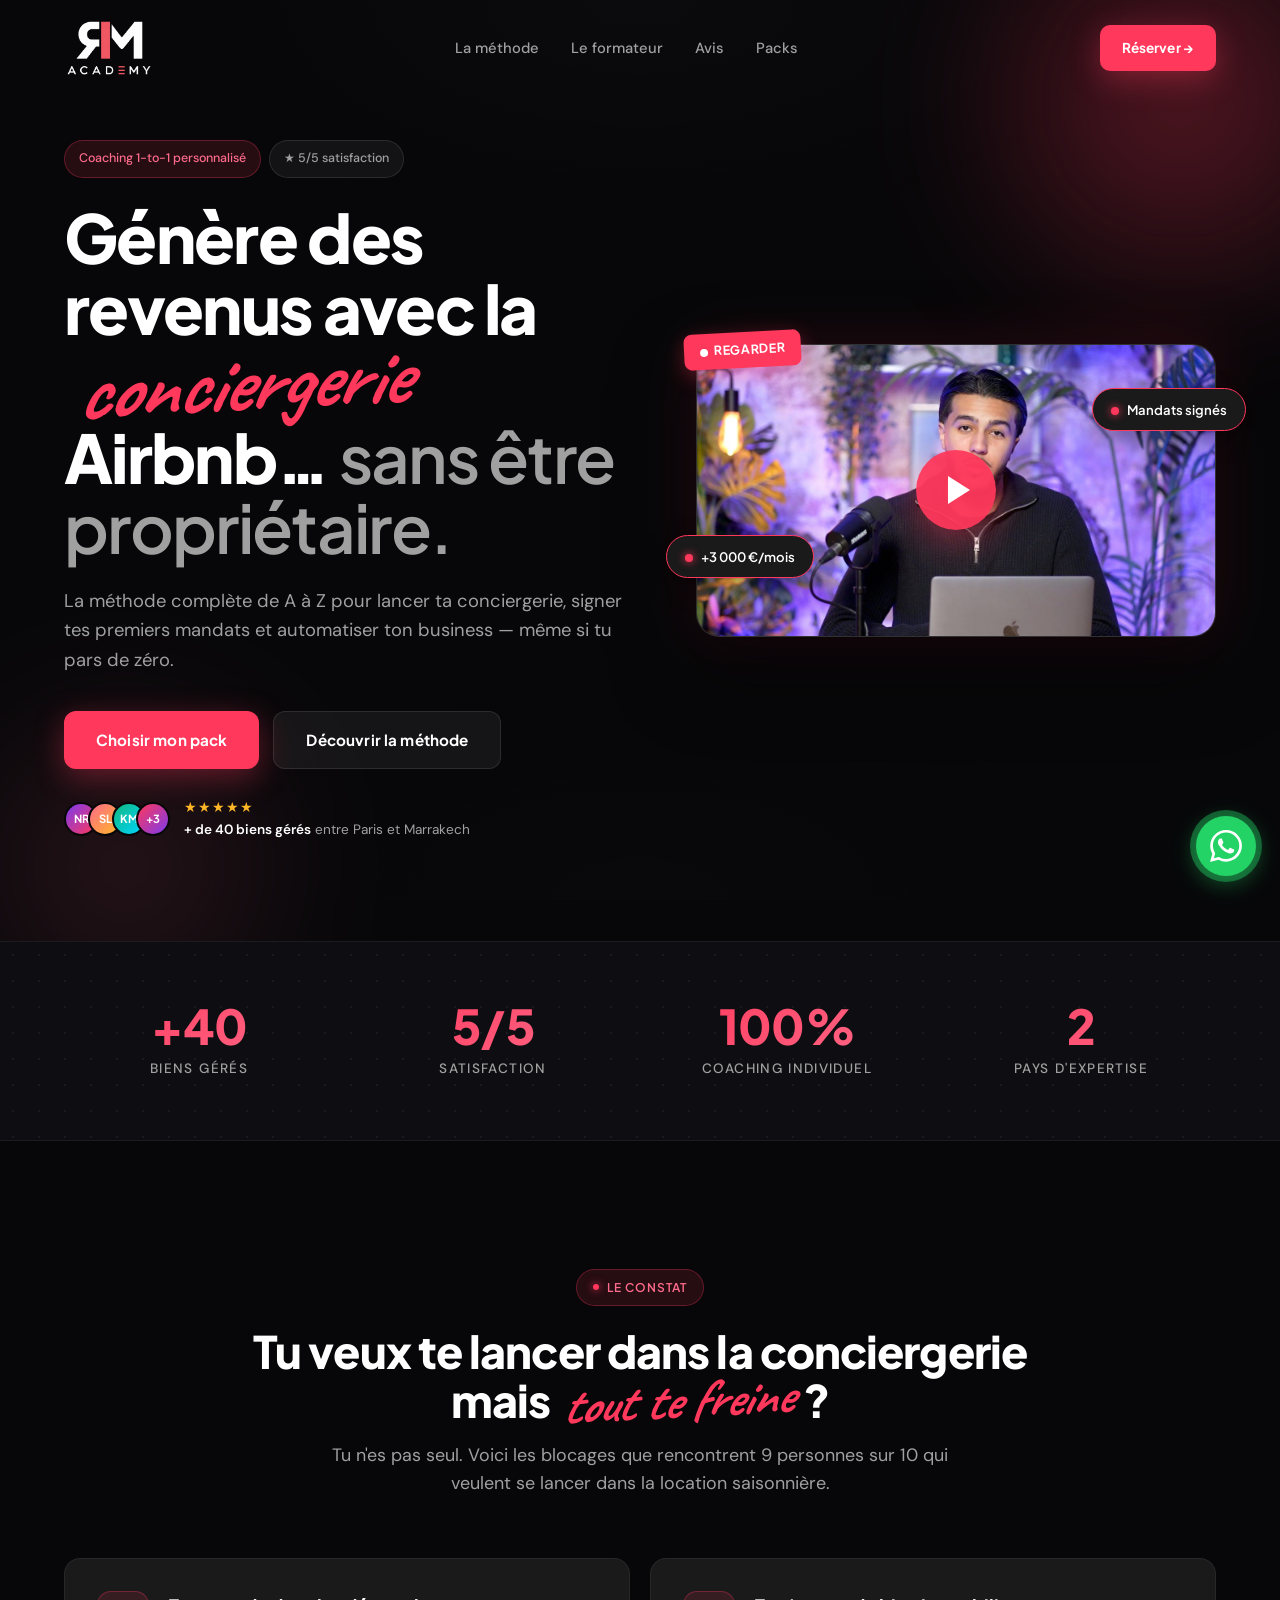
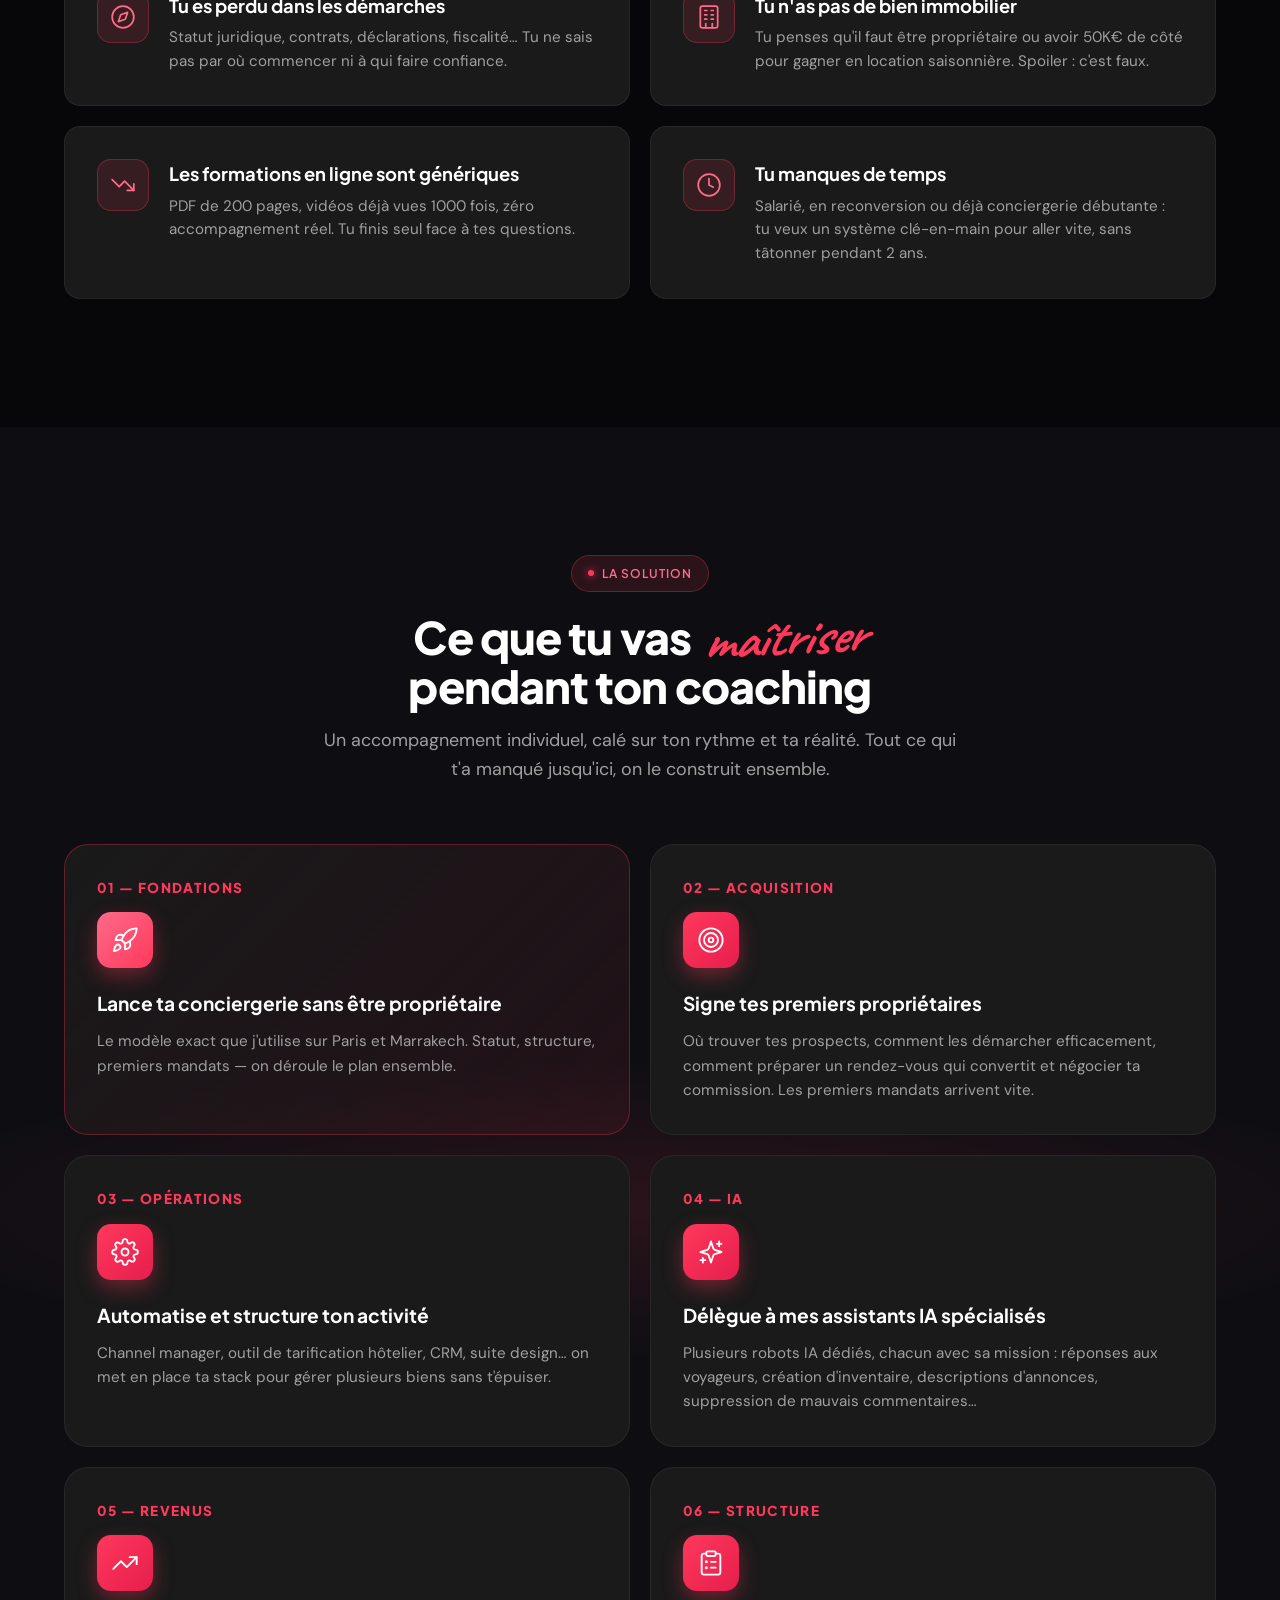
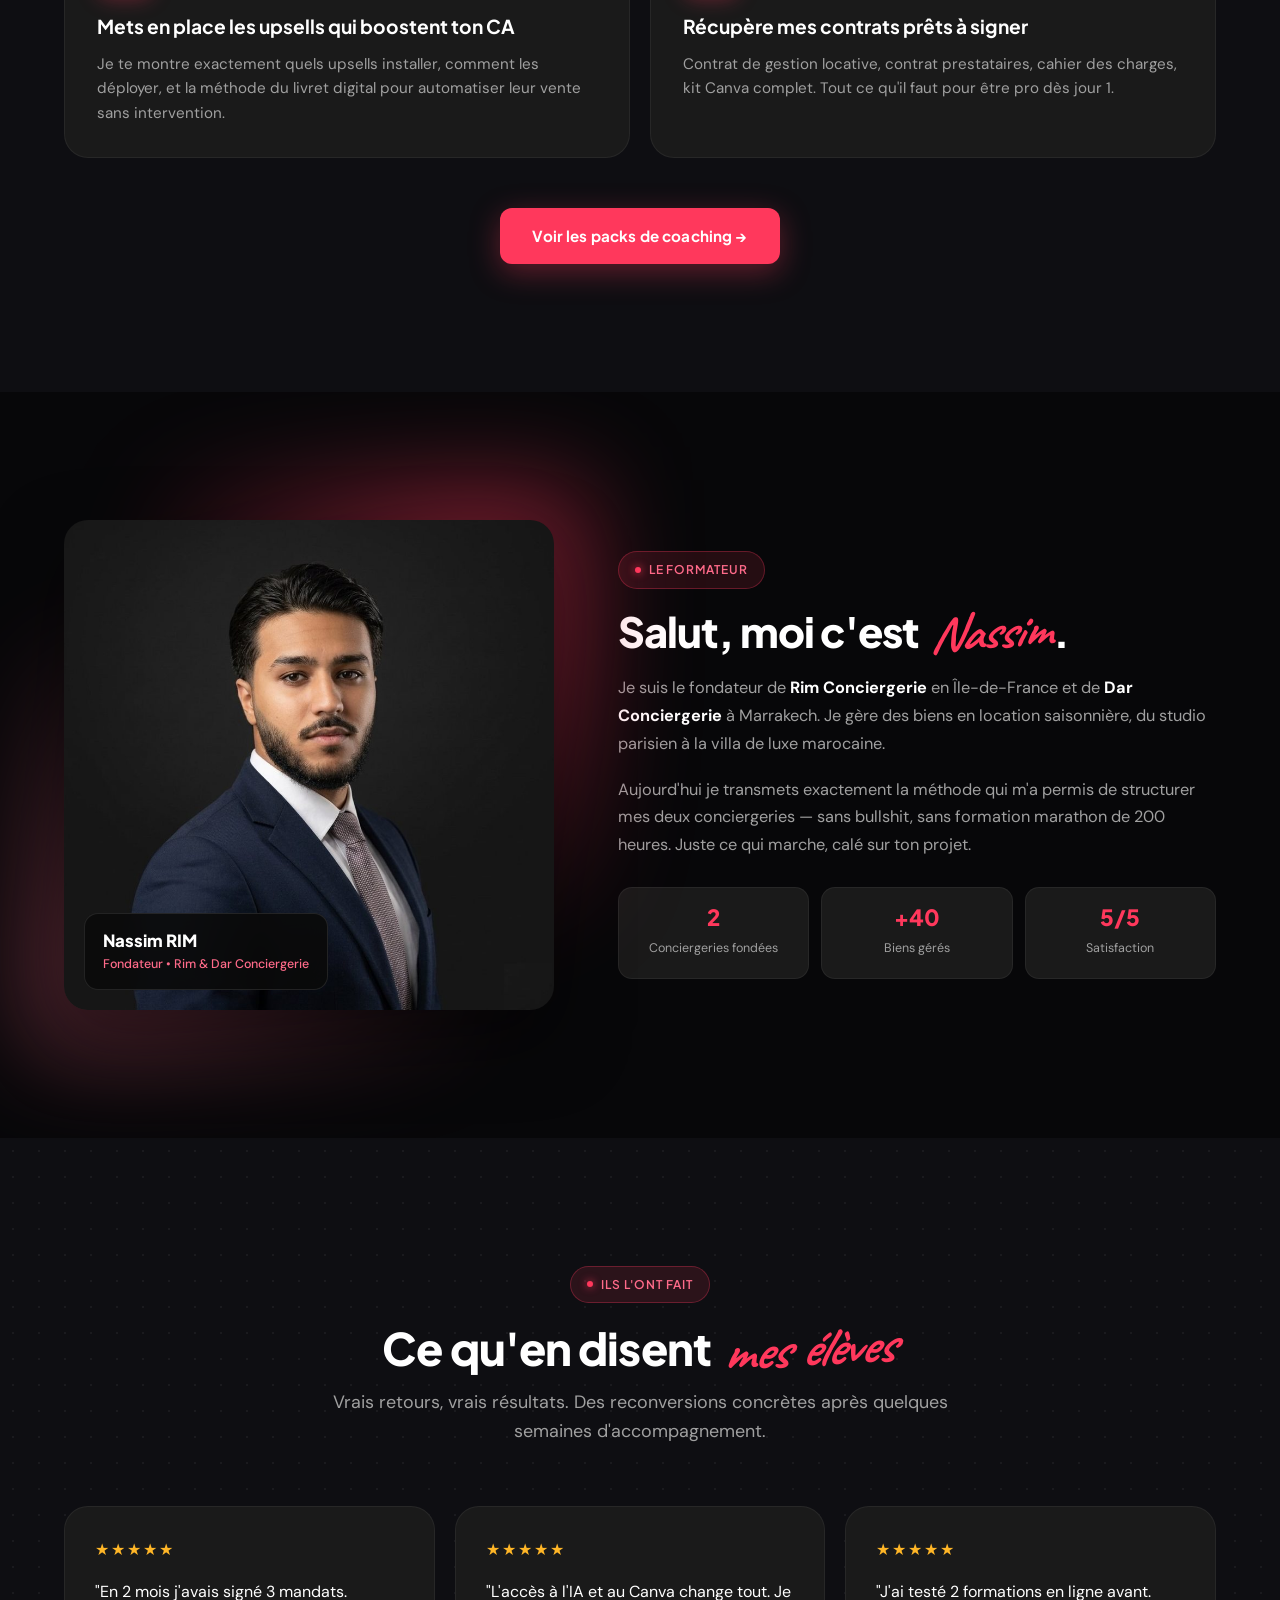
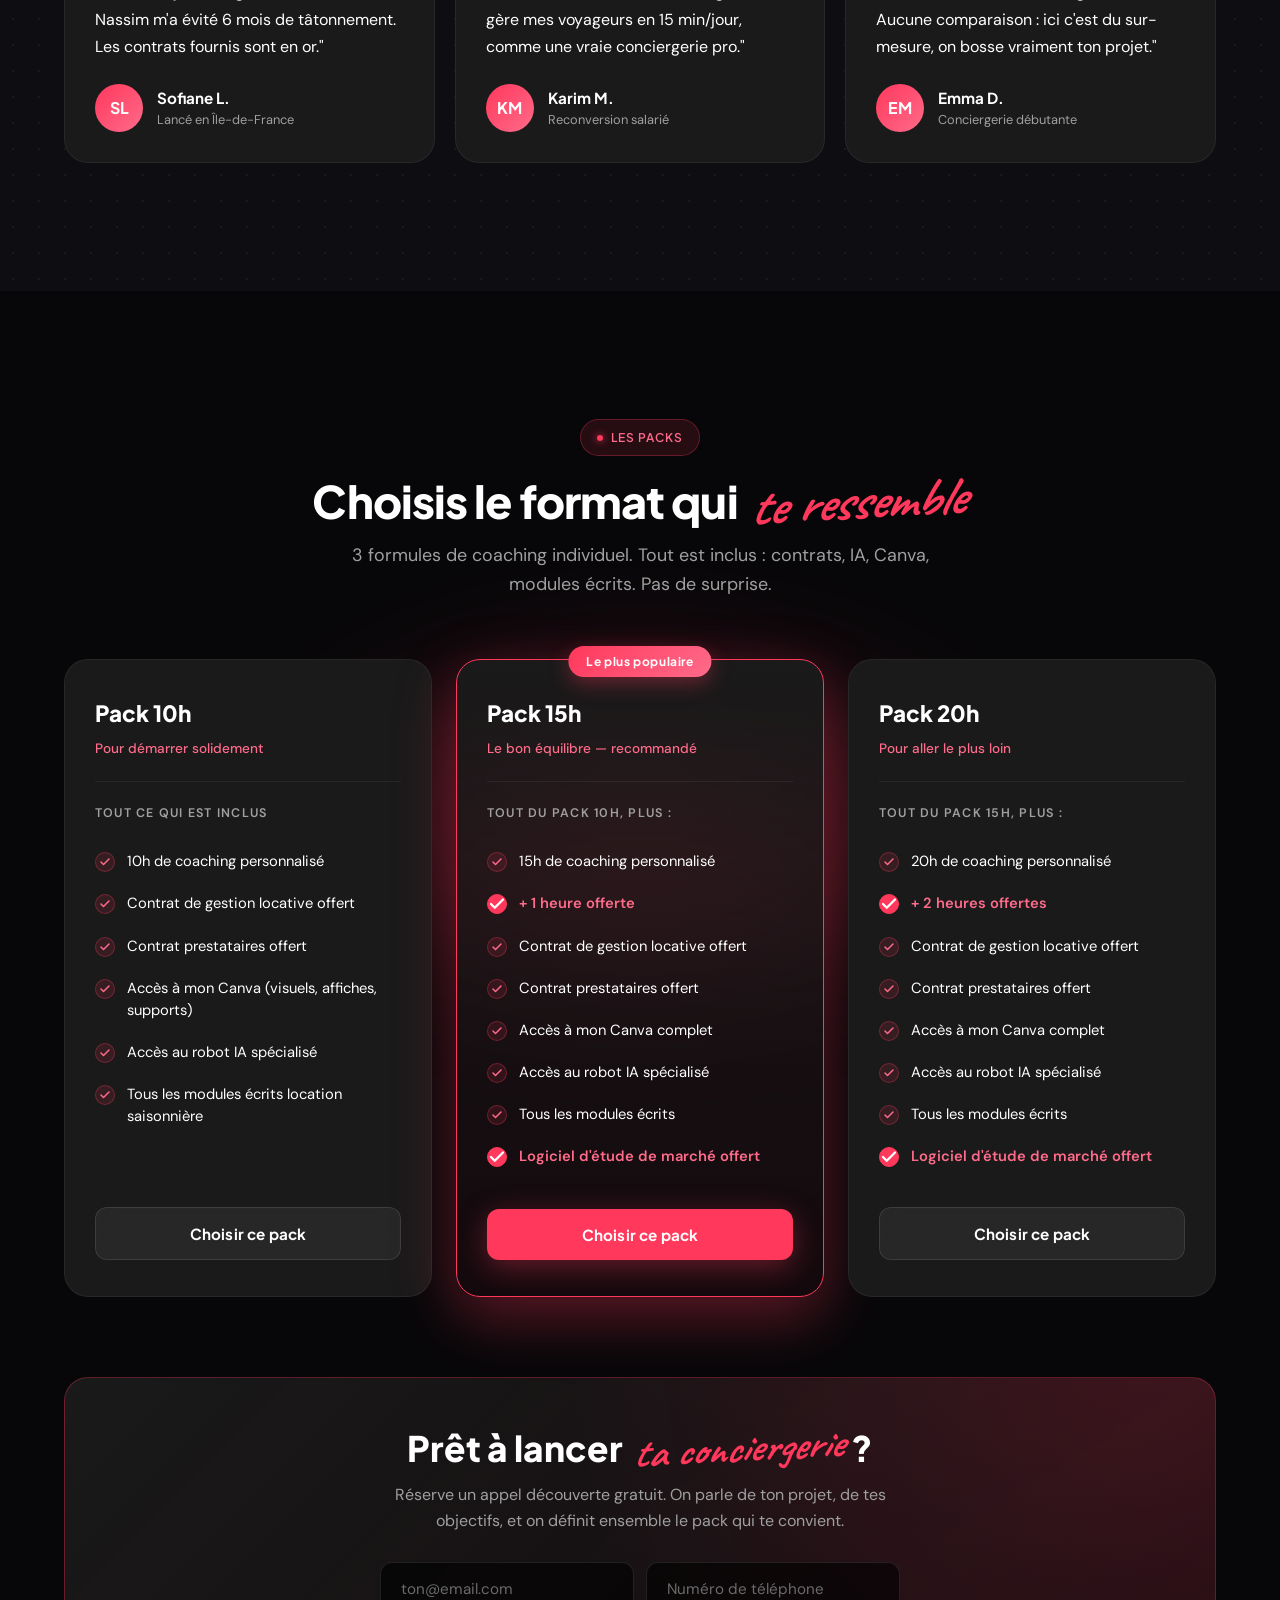
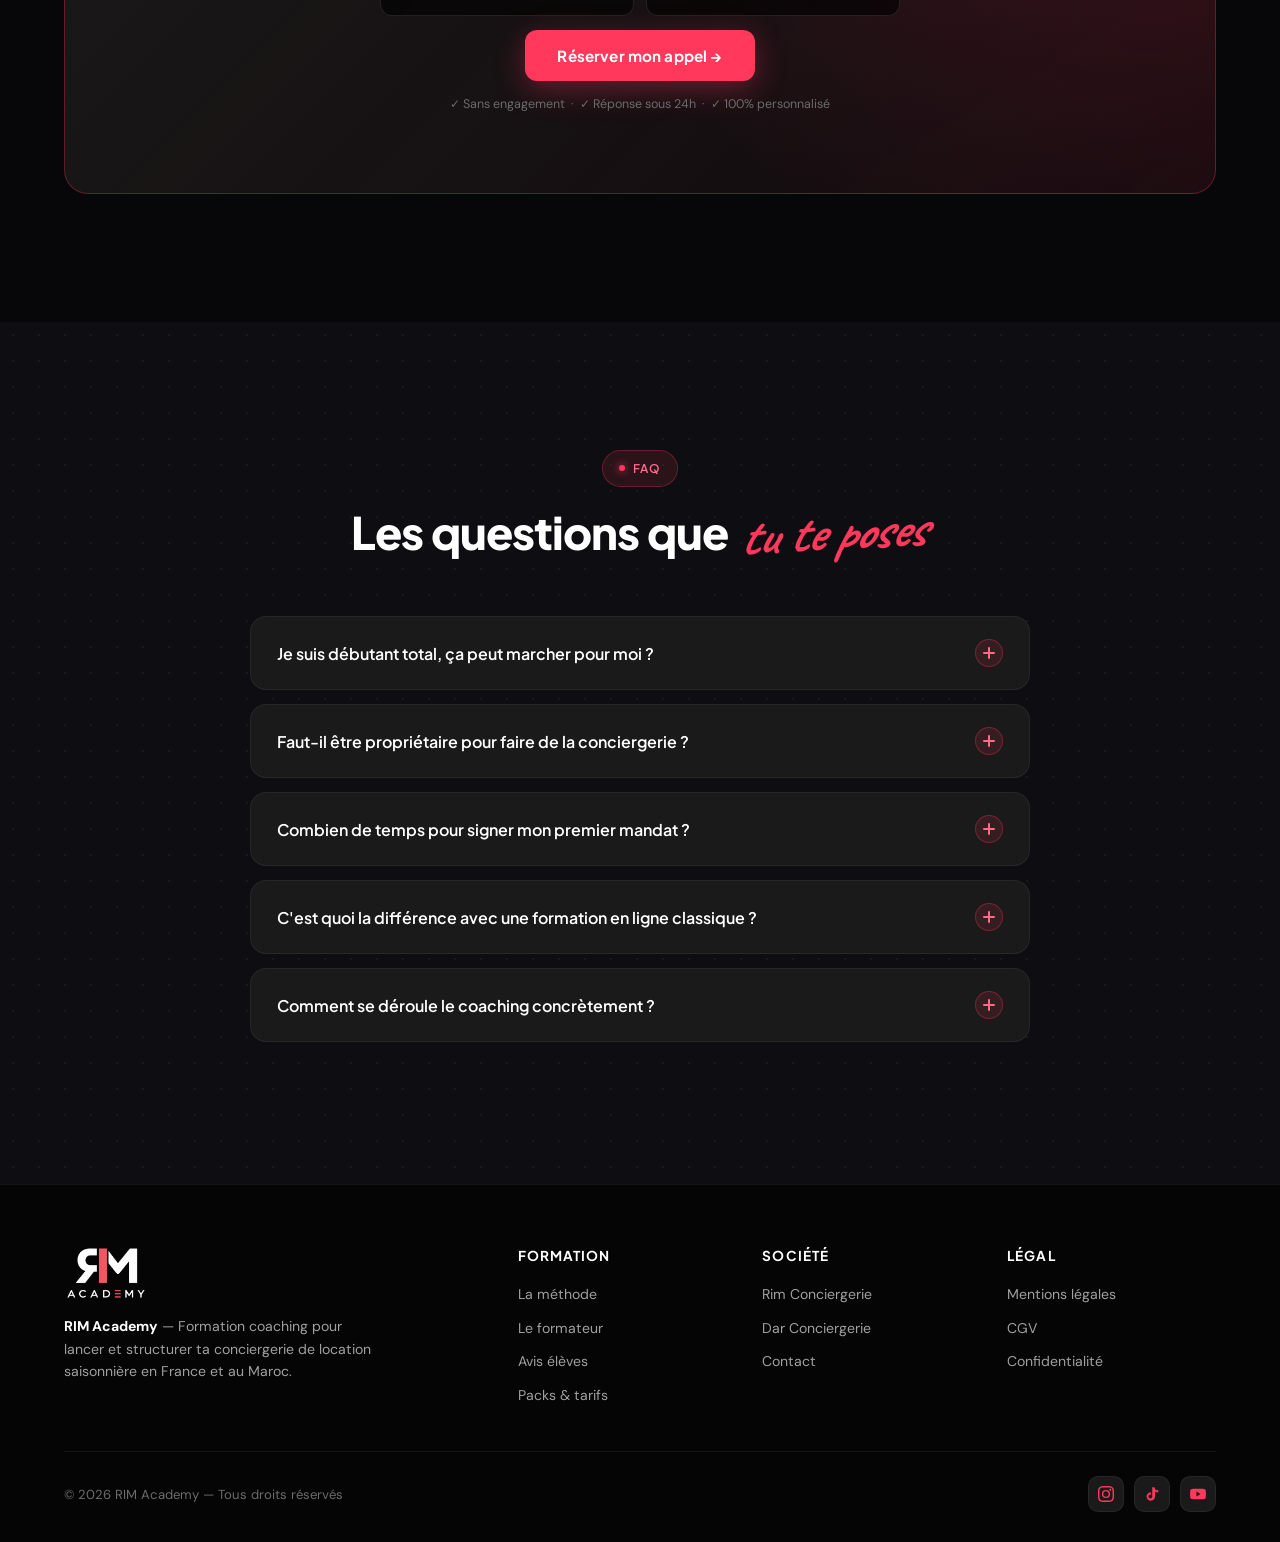
==== index.html @ 736804d9 "Add files via upload" ====
<!DOCTYPE html>
<html lang="fr">
<head>
<meta charset="UTF-8" />
<meta name="viewport" content="width=device-width, initial-scale=1.0" />
<meta name="robots" content="index, follow" />
<meta name="author" content="Nassim RIM" />
<meta name="theme-color" content="#070709" />

<title>RIM Academy • Formation Coaching Conciergerie Airbnb par Nassim RIM</title>
<meta name="description" content="Lance ta conciergerie Airbnb sans être propriétaire. Coaching individuel par Nassim RIM, fondateur de Rim & Dar Conciergerie. Méthode complète, contrats fournis, IA spécialisée. Réserve ton appel découverte." />
<meta name="keywords" content="conciergerie Airbnb, formation conciergerie, coaching location saisonnière, Nassim RIM, lancer conciergerie, mandat de gestion Airbnb" />

<!-- Open Graph (Facebook, LinkedIn, WhatsApp) -->
<meta property="og:type" content="website" />
<meta property="og:site_name" content="RIM Academy" />
<meta property="og:locale" content="fr_FR" />
<meta property="og:title" content="Génère des revenus avec la conciergerie Airbnb sans être propriétaire" />
<meta property="og:description" content="Formation coaching individuelle par Nassim RIM. Lance ta conciergerie Airbnb de A à Z : méthode, prospection, automatisation, IA, upsells. Appel découverte gratuit." />
<meta property="og:image" content="og-image.jpg" />
<meta property="og:image:width" content="1200" />
<meta property="og:image:height" content="630" />
<meta property="og:image:alt" content="Rim Conciergerie — Formation Coaching Airbnb par Nassim RIM" />

<!-- Twitter / X -->
<meta name="twitter:card" content="summary_large_image" />
<meta name="twitter:title" content="Génère des revenus avec la conciergerie Airbnb sans être propriétaire" />
<meta name="twitter:description" content="Formation coaching individuelle par Nassim RIM. Lance ta conciergerie Airbnb de A à Z. Appel découverte gratuit." />
<meta name="twitter:image" content="og-image.jpg" />

<!-- Canonical (à mettre à jour avec ton vrai domaine une fois en ligne) -->
<link rel="canonical" href="https://rim-academy.fr/" />

<!-- Favicons & PWA -->
<link rel="icon" type="image/png" sizes="32x32" href="favicon-32.png" />
<link rel="apple-touch-icon" sizes="180x180" href="apple-touch-icon.png" />

<!-- Fonts -->
<link rel="preconnect" href="https://fonts.googleapis.com" />
<link rel="preconnect" href="https://fonts.gstatic.com" crossorigin />
<link href="https://fonts.googleapis.com/css2?family=Plus+Jakarta+Sans:wght@400;500;600;700;800&family=DM+Sans:wght@400;500;600&family=Caveat:wght@600;700&display=swap" rel="stylesheet" />

<!-- Schema.org : LocalBusiness + Service + Person -->
<script type="application/ld+json">
{
  "@context": "https://schema.org",
  "@graph": [
    {
      "@type": "ProfessionalService",
      "@id": "https://rim-academy.fr/#business",
      "name": "RIM Academy",
      "alternateName": "RIM Academy - Formation Coaching Conciergerie",
      "description": "RIM Academy — Coaching individuel pour lancer et structurer une conciergerie Airbnb. Formation par Nassim RIM, fondateur de Rim Conciergerie (France) et Dar Conciergerie (Maroc).",
      "url": "https://rim-academy.fr/",
      "telephone": "+33613215237",
      "email": "rim.conciergerie@gmail.com",
      "founder": {
        "@type": "Person",
        "name": "Nassim RIM",
        "jobTitle": "Fondateur • Rim Conciergerie & Dar Conciergerie"
      },
      "address": {
        "@type": "PostalAddress",
        "addressLocality": "Guyancourt",
        "postalCode": "78280",
        "addressRegion": "Île-de-France",
        "addressCountry": "FR"
      },
      "areaServed": ["FR", "MA"],
      "image": "https://rim-academy.fr/assets/og-image.jpg",
      "logo": "https://rim-academy.fr/assets/logo.png",
      "sameAs": [
        "https://www.instagram.com/rim.conciergerie",
        "https://www.tiktok.com/@rim.conciergerie",
        "https://youtube.com/@rimconciergerie"
      ],
      "aggregateRating": {
        "@type": "AggregateRating",
        "ratingValue": "5",
        "bestRating": "5",
        "ratingCount": "6"
      }
    },
    {
      "@type": "Service",
      "name": "Coaching Conciergerie Airbnb",
      "provider": { "@id": "https://rim-academy.fr/#business" },
      "serviceType": "Coaching individuel",
      "description": "Coaching personnalisé en visioconférence pour lancer une activité de conciergerie en location saisonnière. 3 packs disponibles : 10h, 15h, 20h.",
      "areaServed": "FR",
      "hasOfferCatalog": {
        "@type": "OfferCatalog",
        "name": "Packs de coaching",
        "itemListElement": [
          {
            "@type": "Offer",
            "itemOffered": { "@type": "Service", "name": "Pack 10h - Pour démarrer solidement" }
          },
          {
            "@type": "Offer",
            "itemOffered": { "@type": "Service", "name": "Pack 15h - Le bon équilibre (recommandé)" }
          },
          {
            "@type": "Offer",
            "itemOffered": { "@type": "Service", "name": "Pack 20h - Pour aller le plus loin" }
          }
        ]
      }
    },
    {
      "@type": "FAQPage",
      "mainEntity": [
        {
          "@type": "Question",
          "name": "Je suis débutant total, ça peut marcher pour moi ?",
          "acceptedAnswer": {
            "@type": "Answer",
            "text": "Oui, le coaching est conçu en individuel pour s'adapter à ton point de départ. La majorité des élèves démarrent de zéro : salariés en reconversion, personnes sans expérience immobilière."
          }
        },
        {
          "@type": "Question",
          "name": "Faut-il être propriétaire pour faire de la conciergerie ?",
          "acceptedAnswer": {
            "@type": "Answer",
            "text": "Non. La conciergerie est exactement conçue pour ça : tu gères des biens qui ne t'appartiennent pas, en échange d'une commission. Aucun capital ni apport bancaire requis."
          }
        },
        {
          "@type": "Question",
          "name": "Combien de temps pour signer mon premier mandat ?",
          "acceptedAnswer": {
            "@type": "Answer",
            "text": "Avec un travail sérieux et l'application des méthodes vues ensemble, les élèves signent leur premier mandat entre 4 et 8 semaines."
          }
        }
      ]
    }
  ]
}
</script>

<style>
*,*::before,*::after{box-sizing:border-box;margin:0;padding:0}
html{scroll-behavior:smooth}

:root{
  --bg:#070709;
  --bg-2:#0E0E12;
  --bg-card:#1A1A1A;
  --bg-elev:#222;
  --txt:#fff;
  --txt-2:#A0A0A0;
  --txt-3:#6B6B6B;
  --accent:#FF385C;
  --accent-light:#FF6B8A;
  --accent-dark:#E61E4D;
  --accent-glow:rgba(255,56,92,.35);
  --accent-soft:rgba(255,56,92,.12);
  --b-subtle:rgba(255,255,255,.06);
  --b-medium:rgba(255,255,255,.1);
  --b-accent:rgba(255,56,92,.3);
  --f-display:"Plus Jakarta Sans",sans-serif;
  --f-body:"DM Sans",sans-serif;
  --f-script:"Caveat",cursive;
  --maxw:1200px;
  --pad-y:clamp(80px,10vw,140px);
  --pad-x:24px;
  --r:16px;
  --r-lg:24px;
  --tr:.3s cubic-bezier(.4,0,.2,1);
}

html{
  background:var(--bg);
  color:var(--txt);
  font-family:var(--f-body);
  font-size:16px;
  line-height:1.6;
  -webkit-font-smoothing:antialiased;
}
body{
  background:var(--bg);
  color:var(--txt);
  font-family:var(--f-body);
  font-size:16px;
  line-height:1.6;
  overflow-x:clip;
  position:relative;
  width:100%;
  min-height:100vh;
}

body::before{
  content:"";
  position:fixed;
  inset:0;
  pointer-events:none;
  z-index:1;
  background:
    radial-gradient(ellipse 60% 40% at 50% 0%, rgba(255,255,255,0.018), transparent 70%),
    radial-gradient(ellipse 60% 40% at 50% 100%, rgba(255,255,255,0.012), transparent 70%);
}

img{max-width:100%;display:block}
a{color:inherit;text-decoration:none}
button{font-family:inherit;cursor:pointer;border:none}

.container{max-width:var(--maxw);margin:0 auto;padding:0 var(--pad-x);position:relative;z-index:2}

.eyebrow{
  display:inline-flex;align-items:center;gap:8px;
  padding:8px 16px;
  background:var(--accent-soft);
  color:var(--accent-light);
  border:1px solid var(--b-accent);
  border-radius:100px;
  font-family:var(--f-display);
  font-weight:600;font-size:.75rem;
  letter-spacing:.08em;text-transform:uppercase;
  margin-bottom:20px;
}
.eyebrow::before{
  content:"";width:6px;height:6px;border-radius:50%;
  background:var(--accent);
  box-shadow:0 0 8px var(--accent);
}

/* ============ HERO-META — remplacement des pills SaaS ============ */
.hero-meta{
  display:flex;
  flex-wrap:wrap;
  align-items:center;
  gap:8px 22px;
  margin-bottom:24px;
  font-family:var(--f-display);
}
.hero-meta-item{
  display:inline-flex;
  align-items:center;
  gap:9px;
  font-size:.86rem;
  font-weight:500;
  color:var(--txt-2);
  letter-spacing:.005em;
}
.hero-meta-item svg{
  width:17px;
  height:17px;
  stroke:var(--accent);
  fill:none;
  stroke-width:2;
  stroke-linecap:round;
  stroke-linejoin:round;
  flex-shrink:0;
}
.hero-meta-item strong{color:var(--txt);font-weight:600}

.section-title{
  font-family:var(--f-display);font-weight:800;
  font-size:clamp(1.8rem,3.5vw,3rem);
  line-height:1.1;letter-spacing:-.02em;margin-bottom:16px;
}
.section-subtitle{
  color:var(--txt-2);
  font-size:clamp(1rem,1.4vw,1.15rem);
  max-width:640px;line-height:1.6;
}

/* === POLICE SCRIPT — taille augmentée légèrement === */
.script{
  font-family:var(--f-script);font-weight:700;
  color:var(--accent);font-style:italic;
  display:inline-block;transform:rotate(-3deg);
  padding:0 .08em;
  font-size:1.2em;
  line-height:0.9;
}

.btn{
  display:inline-flex;align-items:center;gap:10px;
  padding:16px 32px;border-radius:12px;
  font-family:var(--f-display);font-weight:700;
  font-size:.95rem;letter-spacing:.01em;
  transition:var(--tr);cursor:pointer;white-space:nowrap;
  border:none;
}
.btn-primary{
  background:var(--accent);color:#fff;
  box-shadow:0 8px 30px var(--accent-glow);
  position:relative;overflow:hidden;
}
.btn-primary::before{
  content:"";position:absolute;inset:0;
  background:linear-gradient(135deg,var(--accent-light),var(--accent));
  opacity:0;transition:opacity var(--tr);
}
.btn-primary > *{position:relative;z-index:1}
.btn-primary:hover{transform:translateY(-2px) scale(1.02);box-shadow:0 14px 40px var(--accent-glow)}
.btn-primary:hover::before{opacity:1}

.btn-secondary{
  background:rgba(255,255,255,.06);
  color:var(--txt);
  border:1px solid var(--b-medium);
  backdrop-filter:blur(10px);
}
.btn-secondary:hover{background:rgba(255,255,255,.1);border-color:var(--b-accent)}

.navbar{
  position:fixed;top:0;left:0;right:0;z-index:100;
  padding:18px 0;
  transition:var(--tr);
  background:transparent;
}
.navbar.scrolled{
  background:rgba(10,10,10,.75);
  backdrop-filter:blur(20px);
  border-bottom:1px solid var(--b-subtle);
}
.nav-inner{display:flex;justify-content:space-between;align-items:center}
.brand{display:flex;align-items:center;gap:12px}
.brand img{height:60px;width:auto}
.nav-links{display:none;gap:32px;list-style:none}
.nav-links a{color:var(--txt-2);font-weight:500;font-size:.92rem;transition:color var(--tr)}
.nav-links a:hover{color:var(--txt)}
.nav-cta{padding:12px 22px;font-size:.85rem;border-radius:10px}

.hero{
  position:relative;
  padding:140px 0 100px;
  overflow:hidden;
}
.hero::before{
  content:"";position:absolute;
  top:-200px;right:-200px;
  width:600px;height:600px;
  background:radial-gradient(circle,var(--accent-glow) 0%,transparent 60%);
  filter:blur(60px);
  z-index:0;
}
.hero::after{
  content:"";position:absolute;
  bottom:-150px;left:-100px;
  width:450px;height:450px;
  background:radial-gradient(circle,rgba(255,107,138,.2) 0%,transparent 60%);
  filter:blur(80px);
  z-index:0;
}

.hero-grid{
  display:grid;
  grid-template-columns:1fr;
  gap:48px;
  align-items:center;
  position:relative;
  z-index:2;
}

.hero-pills{
  display:flex;flex-wrap:wrap;gap:8px;margin-bottom:24px;
}
.pill{
  display:inline-flex;align-items:center;gap:6px;
  padding:8px 14px;
  background:rgba(255,255,255,.05);
  border:1px solid var(--b-medium);
  border-radius:100px;
  font-size:.78rem;font-weight:500;color:var(--txt-2);
}
.pill.accent{background:var(--accent-soft);border-color:var(--b-accent);color:var(--accent-light)}
.pill svg{width:14px;height:14px;fill:currentColor}

.hero h1{
  font-family:var(--f-display);font-weight:800;
  font-size:clamp(2.2rem,5.5vw,4.2rem);
  line-height:1.05;letter-spacing:-.025em;
  margin-bottom:24px;
}
.hero h1 .script{font-size:1.3em;margin:0 .04em}

.hero-sub{
  color:var(--txt-2);
  font-size:clamp(1rem,1.5vw,1.15rem);
  max-width:560px;
  margin-bottom:36px;
}

.hero-cta-row{display:flex;flex-wrap:wrap;gap:14px;margin-bottom:28px}

.hero-proof{
  display:flex;align-items:center;gap:14px;flex-wrap:wrap;
}
.avatars{display:flex}
.avatars div{
  width:34px;height:34px;border-radius:50%;
  border:2px solid var(--bg);
  margin-left:-10px;
  background:linear-gradient(135deg,#FF385C,#FF6B8A);
  display:flex;align-items:center;justify-content:center;
  font-size:.7rem;font-weight:700;color:#fff;
  font-family:var(--f-display);
}
.avatars div:first-child{margin-left:0;background:linear-gradient(135deg,#7C3AED,#FF385C)}
.avatars div:nth-child(2){background:linear-gradient(135deg,#FF6B8A,#FFB627)}
.avatars div:nth-child(3){background:linear-gradient(135deg,#10B981,#00D4FF)}
.avatars div:nth-child(4){background:linear-gradient(135deg,#FF385C,#7C3AED)}
.proof-txt{font-size:.85rem;color:var(--txt-2)}
.proof-txt strong{color:var(--txt);font-weight:600}
.stars{color:#FFB627;font-size:.85rem;letter-spacing:1px}

/* ============ HERO VIDEO — bug "Regarder" corrigé ============ */
.video-frame{
  position:relative;
}
.video-deco{
  position:absolute;
  top:-12px;left:-12px;
  background:var(--accent);
  color:#fff;
  padding:8px 16px;
  border-radius:8px;
  font-family:var(--f-display);
  font-weight:700;font-size:.78rem;
  letter-spacing:.05em;text-transform:uppercase;
  z-index:10;
  box-shadow:0 6px 20px var(--accent-glow);
  transform:rotate(-3deg);
  pointer-events:none;
}
.video-deco::before{
  content:"";display:inline-block;
  width:8px;height:8px;border-radius:50%;
  background:#fff;margin-right:6px;
  vertical-align:middle;
  animation:pulse 1.5s infinite;
}
@keyframes pulse{
  0%,100%{opacity:1;transform:scale(1)}
  50%{opacity:.5;transform:scale(1.2)}
}

.video-wrap{
  position:relative;
  border-radius:var(--r-lg);
  overflow:hidden;
  background:var(--bg-card);
  border:1px solid var(--b-medium);
  box-shadow:0 30px 80px rgba(0,0,0,.5),0 0 60px rgba(255,56,92,.15);
  aspect-ratio:16/9;
  cursor:pointer;
}
.video-wrap iframe{
  width:100%;height:100%;border:0;
  display:block;
}
.video-thumb{
  position:absolute;
  inset:0;
  width:100%;height:100%;
  object-fit:cover;
  transition:transform .4s ease, filter .4s ease;
}
.video-wrap:hover .video-thumb{transform:scale(1.04);filter:brightness(.85)}
.video-play{
  position:absolute;
  top:50%;left:50%;
  transform:translate(-50%,-50%);
  width:80px;height:80px;
  border-radius:50%;
  background:rgba(255,56,92,.95);
  display:flex;align-items:center;justify-content:center;
  box-shadow:0 10px 40px rgba(255,56,92,.5);
  z-index:5;
  transition:transform var(--tr);
  pointer-events:none;
}
.video-wrap:hover .video-play{transform:translate(-50%,-50%) scale(1.1)}
.video-play::after{
  content:"";
  width:0;height:0;
  border-left:22px solid #fff;
  border-top:14px solid transparent;
  border-bottom:14px solid transparent;
  margin-left:6px;
}

.floating-tag{
  position:absolute;
  background:var(--bg-card);
  border:1.5px solid var(--accent);
  color:var(--txt);
  padding:10px 18px;
  border-radius:100px;
  font-family:var(--f-display);
  font-weight:600;font-size:.82rem;
  white-space:nowrap;
  box-shadow:0 8px 25px rgba(0,0,0,.4);
  z-index:6;
  animation:float 4s ease-in-out infinite;
}
.floating-tag::before{
  content:"";display:inline-block;
  width:8px;height:8px;border-radius:50%;
  background:var(--accent);margin-right:8px;
  vertical-align:middle;
  box-shadow:0 0 8px var(--accent);
}
.tag-1{top:15%;right:-30px;animation-delay:0s}
.tag-2{bottom:20%;left:-30px;animation-delay:1.5s}
@keyframes float{
  0%,100%{transform:translateY(0)}
  50%{transform:translateY(-8px)}
}

.stats-band{
  padding:60px 0;
  border-top:1px solid var(--b-subtle);
  border-bottom:1px solid var(--b-subtle);
  background-color:var(--bg-2);
  background-image:radial-gradient(circle, rgba(255,255,255,0.05) 1px, transparent 1.2px);
  background-size:26px 26px;
  position:relative;
}
.stats-grid{
  display:grid;
  grid-template-columns:repeat(2,1fr);
  gap:30px 24px;
  text-align:center;
}
.stat-item{position:relative}
.stat-num{
  font-family:var(--f-display);font-weight:800;
  font-size:clamp(2rem,4vw,3rem);
  background:linear-gradient(135deg,var(--accent),var(--accent-light));
  -webkit-background-clip:text;background-clip:text;
  -webkit-text-fill-color:transparent;
  letter-spacing:-.02em;line-height:1;
  margin-bottom:8px;
}
.stat-label{
  font-size:.85rem;color:var(--txt-2);
  text-transform:uppercase;letter-spacing:.1em;
  font-weight:500;
}

section{padding:var(--pad-y) 0;position:relative}
.section-head{margin-bottom:60px;text-align:center}
.section-head .section-subtitle{margin:0 auto}

.pain-section{background:var(--bg)}
.pain-grid{
  display:grid;
  grid-template-columns:1fr;
  gap:20px;
  margin-top:50px;
}
.pain-card{
  padding:32px;
  background:var(--bg-card);
  border:1px solid var(--b-subtle);
  border-radius:var(--r);
  display:flex;gap:20px;align-items:flex-start;
  transition:var(--tr);
  position:relative;overflow:hidden;
}
.pain-card::before{
  content:"";position:absolute;
  left:0;top:0;bottom:0;width:3px;
  background:linear-gradient(180deg,var(--accent),transparent);
  opacity:0;transition:opacity var(--tr);
}
.pain-card:hover{
  transform:translateX(6px);
  border-color:var(--b-accent);
  background:var(--bg-elev);
}
.pain-card:hover::before{opacity:1}
.pain-icon{
  flex-shrink:0;
  width:52px;height:52px;
  border-radius:14px;
  background:var(--accent-soft);
  border:1px solid var(--b-accent);
  display:flex;align-items:center;justify-content:center;
  color:var(--accent-light);
}
.pain-icon svg{
  width:26px;height:26px;
  stroke:currentColor;
  fill:none;
  stroke-width:1.6;
  stroke-linecap:round;
  stroke-linejoin:round;
}
.pain-content h3{
  font-family:var(--f-display);font-weight:700;
  font-size:1.15rem;margin-bottom:6px;
}
.pain-content p{color:var(--txt-2);font-size:.95rem;line-height:1.55}

.solution-section{
  background:var(--bg-2);
  position:relative;
  overflow:hidden;
}
.solution-section::before{
  content:"";position:absolute;
  top:50%;left:50%;transform:translate(-50%,-50%);
  width:120%;height:300px;
  background:radial-gradient(ellipse,var(--accent-soft) 0%,transparent 70%);
  pointer-events:none;
}
.benefits-grid{
  display:grid;
  grid-template-columns:1fr;
  gap:20px;
  margin-top:50px;
}
.benefit{
  padding:32px;
  background:var(--bg-card);
  border:1px solid var(--b-subtle);
  border-radius:var(--r-lg);
  position:relative;
  transition:var(--tr);
  overflow:hidden;
}
.benefit::after{
  content:"";position:absolute;
  inset:0;
  background:radial-gradient(circle at top right,var(--accent-soft) 0%,transparent 50%);
  opacity:0;transition:opacity var(--tr);
  pointer-events:none;
}
.benefit:hover{
  transform:translateY(-6px);
  border-color:var(--b-accent);
  box-shadow:0 20px 50px rgba(0,0,0,.4);
}
.benefit:hover::after{opacity:1}
.benefit-num{
  font-family:var(--f-display);font-weight:800;
  font-size:.85rem;color:var(--accent);
  letter-spacing:.1em;margin-bottom:14px;
  position:relative;z-index:1;
}
.benefit-icon{
  width:56px;height:56px;
  border-radius:14px;
  background:linear-gradient(135deg,var(--accent),var(--accent-dark));
  display:flex;align-items:center;justify-content:center;
  margin-bottom:20px;
  color:#fff;
  box-shadow:0 8px 20px var(--accent-glow);
  position:relative;z-index:1;
}
.benefit-icon svg{
  width:28px;height:28px;
  stroke:currentColor;
  fill:none;
  stroke-width:1.6;
  stroke-linecap:round;
  stroke-linejoin:round;
}
.benefit h3{
  font-family:var(--f-display);font-weight:700;
  font-size:1.2rem;margin-bottom:10px;
  position:relative;z-index:1;
}
.benefit p{color:var(--txt-2);font-size:.95rem;line-height:1.6;position:relative;z-index:1}

.benefit.featured{
  background:linear-gradient(135deg,var(--bg-card) 0%,rgba(255,56,92,.08) 100%);
  border-color:var(--b-accent);
}
.benefit.featured .benefit-icon{
  background:linear-gradient(135deg,var(--accent-light),var(--accent));
}

.solution-cta{margin-top:50px;text-align:center}

/* ========= ABOUT — photo Nassim avec overlay rose ========= */
.about-section{background:var(--bg);overflow:hidden}
.about-grid{
  display:grid;
  grid-template-columns:1fr;
  gap:40px;
  align-items:center;
}
.about-photo{
  position:relative;
  aspect-ratio:1;
  /* Pas d'overflow:hidden pour que le halo rose déborde derrière la photo */
}
.about-photo img{
  width:100%;height:100%;object-fit:cover;
  display:block;
  position:relative;z-index:2;
  border-radius:var(--r-lg);
  box-shadow:0 30px 70px rgba(0,0,0,.5);
}
.about-photo::before{
  /* Double radial gradient en ARRIÈRE-PLAN, derrière la photo (pas en surimpression) */
  content:"";position:absolute;
  inset:-40px;
  background:radial-gradient(circle at 80% 20%,rgba(255,56,92,.55) 0%,transparent 55%),radial-gradient(circle at 15% 90%,rgba(255,107,138,.4) 0%,transparent 55%);
  filter:blur(50px);
  z-index:1;
  pointer-events:none;
}
.about-badge{
  position:absolute;
  bottom:20px;left:20px;
  background:rgba(10,10,10,.9);
  backdrop-filter:blur(10px);
  border:1px solid var(--b-medium);
  padding:14px 18px;
  border-radius:14px;
  z-index:4;
}
.about-badge-name{
  font-family:var(--f-display);font-weight:800;font-size:1.05rem;
}
.about-badge-role{
  font-size:.78rem;color:var(--accent-light);font-weight:500;
}
.about-text h2{
  font-family:var(--f-display);font-weight:800;
  font-size:clamp(1.8rem,3.5vw,2.6rem);
  line-height:1.1;letter-spacing:-.02em;
  margin-bottom:20px;
}
.about-text p{color:var(--txt-2);font-size:1.02rem;line-height:1.7;margin-bottom:18px}
.about-stats{
  display:grid;
  grid-template-columns:repeat(3,1fr);
  gap:12px;
  margin-top:28px;
}
.about-pill{
  background:var(--bg-card);
  border:1px solid var(--b-subtle);
  border-radius:14px;
  padding:18px 14px;
  text-align:center;
}
.about-pill strong{
  display:block;
  font-family:var(--f-display);
  font-weight:800;
  font-size:1.4rem;
  color:var(--accent);
  line-height:1;
  margin-bottom:6px;
}
.about-pill span{font-size:.78rem;color:var(--txt-2);line-height:1.3}

.testimonials-section{
  background-color:var(--bg-2);
  background-image:radial-gradient(circle, rgba(255,255,255,0.05) 1px, transparent 1.2px);
  background-size:26px 26px;
}
.test-grid{
  display:grid;
  grid-template-columns:1fr;
  gap:20px;
  margin-top:50px;
}
.test-card{
  padding:30px;
  background:var(--bg-card);
  border:1px solid var(--b-subtle);
  border-radius:var(--r-lg);
  transition:var(--tr);
  position:relative;
}
.test-card:hover{
  transform:translateY(-6px);
  border-color:var(--b-accent);
  box-shadow:0 16px 40px rgba(0,0,0,.4);
}
.test-stars{
  color:#FFB627;font-size:1rem;
  letter-spacing:2px;margin-bottom:16px;
}
.test-quote{
  font-size:1rem;line-height:1.7;
  color:var(--txt);margin-bottom:24px;
}
.test-author{display:flex;gap:14px;align-items:center}
.test-avatar{
  width:48px;height:48px;border-radius:50%;
  background:linear-gradient(135deg,var(--accent),var(--accent-light));
  display:flex;align-items:center;justify-content:center;
  font-family:var(--f-display);font-weight:700;
  font-size:1rem;color:#fff;
}
.test-name{font-family:var(--f-display);font-weight:700;font-size:.95rem}
.test-role{font-size:.8rem;color:var(--txt-2)}

.pricing-section{
  background:var(--bg);
  position:relative;
  overflow:hidden;
}
.pricing-section::before{
  content:"";position:absolute;
  top:20%;left:50%;transform:translateX(-50%);
  width:800px;height:400px;
  background:radial-gradient(ellipse,var(--accent-glow) 0%,transparent 70%);
  filter:blur(60px);
  pointer-events:none;
}
.pricing-grid{
  display:grid;
  grid-template-columns:1fr;
  gap:24px;
  margin-top:50px;
  position:relative;z-index:2;
}
.price-card{
  padding:36px 30px;
  background:var(--bg-card);
  border:1px solid var(--b-subtle);
  border-radius:var(--r-lg);
  display:flex;flex-direction:column;
  transition:var(--tr);
  position:relative;
}
.price-card:hover{
  transform:translateY(-6px);
  box-shadow:0 20px 50px rgba(0,0,0,.4);
}
.price-card.featured{
  background:linear-gradient(180deg,var(--bg-card) 0%,rgba(255,56,92,.05) 100%);
  border:1.5px solid var(--accent);
  box-shadow:0 20px 60px var(--accent-glow);
  transform:scale(1.02);
}
.price-card.featured::before{
  content:"Le plus populaire";
  position:absolute;
  top:-14px;left:50%;
  transform:translateX(-50%);
  background:linear-gradient(135deg,var(--accent),var(--accent-light));
  color:#fff;
  padding:6px 18px;
  border-radius:100px;
  font-family:var(--f-display);
  font-weight:700;font-size:.75rem;
  letter-spacing:.05em;
  box-shadow:0 6px 20px var(--accent-glow);
  white-space:nowrap;
}
.price-name{
  font-family:var(--f-display);font-weight:800;
  font-size:1.4rem;margin-bottom:6px;
}
.price-tag{
  font-size:.85rem;color:var(--accent-light);
  margin-bottom:22px;font-weight:500;
}
.price-divider{
  height:1px;background:var(--b-subtle);margin-bottom:22px;
}
.price-includes{
  font-size:.78rem;
  color:var(--txt-2);
  text-transform:uppercase;
  letter-spacing:.1em;
  font-weight:600;
  margin-bottom:16px;
}
.price-features{
  list-style:none;
  margin-bottom:30px;
  flex:1;
}
.price-features li{
  display:flex;align-items:flex-start;gap:12px;
  padding:10px 0;
  font-size:.92rem;
  color:var(--txt);
  line-height:1.5;
}
.price-features li::before{
  content:"";flex-shrink:0;
  width:20px;height:20px;border-radius:50%;
  background:var(--accent-soft);
  border:1px solid var(--b-accent);
  background-image:url("data:image/svg+xml,%3Csvg xmlns=%27http://www.w3.org/2000/svg%27 viewBox=%270 0 24 24%27 fill=%27none%27 stroke=%27%23FF6B8A%27 stroke-width=%273%27 stroke-linecap=%27round%27 stroke-linejoin=%27round%27%3E%3Cpolyline points=%2720 6 9 17 4 12%27/%3E%3C/svg%3E");
  background-size:12px;background-position:center;background-repeat:no-repeat;
  margin-top:2px;
}
.price-features li.bonus{color:var(--accent-light);font-weight:600}
.price-features li.bonus::before{
  background:var(--accent);
  border-color:var(--accent);
  background-image:url("data:image/svg+xml,%3Csvg xmlns=%27http://www.w3.org/2000/svg%27 viewBox=%270 0 24 24%27 fill=%27none%27 stroke=%27white%27 stroke-width=%273%27 stroke-linecap=%27round%27 stroke-linejoin=%27round%27%3E%3Cpolyline points=%2720 6 9 17 4 12%27/%3E%3C/svg%3E");
}

.price-cta{width:100%;justify-content:center}

.final-cta{
  margin-top:80px;
  padding:50px 32px;
  background:
    radial-gradient(circle at 95% -10%, rgba(255,56,92,.18) 0%, transparent 50%),
    linear-gradient(135deg,var(--bg-card),rgba(255,56,92,.05));
  border:1px solid var(--b-accent);
  border-radius:var(--r-lg);
  text-align:center;
  position:relative;
  overflow:hidden;
  z-index:2;
}
.final-cta::before{display:none}
.final-cta h3{
  font-family:var(--f-display);font-weight:800;
  font-size:clamp(1.5rem,3vw,2.2rem);
  line-height:1.15;margin-bottom:14px;
  position:relative;z-index:2;
}
.final-cta p{
  color:var(--txt-2);
  margin-bottom:28px;
  max-width:520px;margin-left:auto;margin-right:auto;
  position:relative;z-index:2;
}
.final-cta .btn{position:relative;z-index:2}

.lead-form{
  display:flex;flex-direction:column;gap:10px;
  max-width:520px;margin:0 auto;
  position:relative;
  z-index:2;
}
.lead-form input{
  padding:16px 20px;
  border-radius:12px;
  border:1px solid var(--b-medium);
  background:rgba(0,0,0,.6);
  color:var(--txt);
  font-family:inherit;font-size:.95rem;
  outline:none;
  transition:border-color var(--tr);
  width:100%;
  position:relative;
  z-index:2;
}
.lead-form input:focus{border-color:var(--accent)}
.lead-form input::placeholder{color:var(--txt-3)}
.lead-form button{
  margin-top:6px;
  align-self:center;
}
.final-cta > p:last-of-type{position:relative;z-index:2}

.faq-section{
  background-color:var(--bg-2);
  background-image:radial-gradient(circle, rgba(255,255,255,0.05) 1px, transparent 1.2px);
  background-size:26px 26px;
}
.faq-grid{
  max-width:780px;margin:50px auto 0;
}
.faq-item{
  background:var(--bg-card);
  border:1px solid var(--b-subtle);
  border-radius:var(--r);
  margin-bottom:14px;
  overflow:hidden;
  transition:var(--tr);
}
.faq-item.open{border-color:var(--b-accent)}
.faq-q{
  width:100%;
  padding:22px 26px;
  background:transparent;
  color:var(--txt);
  text-align:left;
  font-family:var(--f-display);font-weight:600;
  font-size:1rem;
  display:flex;justify-content:space-between;align-items:center;gap:16px;
  cursor:pointer;
  transition:var(--tr);
}
.faq-q:hover{background:rgba(255,255,255,.02)}
.faq-icon{
  flex-shrink:0;
  width:28px;height:28px;
  border-radius:50%;
  background:var(--accent-soft);
  border:1px solid var(--b-accent);
  position:relative;
  transition:var(--tr);
}
.faq-icon::before,.faq-icon::after{
  content:"";position:absolute;
  background:var(--accent-light);
  border-radius:1px;
  top:50%;left:50%;transform:translate(-50%,-50%);
}
.faq-icon::before{width:12px;height:2px}
.faq-icon::after{width:2px;height:12px;transition:transform var(--tr)}
.faq-item.open .faq-icon{background:var(--accent);border-color:var(--accent)}
.faq-item.open .faq-icon::before,.faq-item.open .faq-icon::after{background:#fff}
.faq-item.open .faq-icon::after{transform:translate(-50%,-50%) rotate(90deg)}

.faq-a{
  max-height:0;overflow:hidden;
  transition:max-height .4s cubic-bezier(.4,0,.2,1);
}
.faq-a-inner{
  padding:0 26px 22px;
  color:var(--txt-2);
  font-size:.95rem;line-height:1.7;
}

.footer{
  background:#050505;
  border-top:1px solid var(--b-subtle);
  padding:60px 0 30px;
}
.footer-grid{
  display:grid;
  grid-template-columns:1fr;
  gap:36px;
  margin-bottom:36px;
}
.footer-brand{display:flex;align-items:center;gap:12px;margin-bottom:14px}
.footer-brand img{height:56px;width:auto}
.footer-desc{color:var(--txt-2);font-size:.88rem;line-height:1.6;max-width:320px}
.footer-col h4{
  font-family:var(--f-display);font-weight:700;
  font-size:.85rem;text-transform:uppercase;
  letter-spacing:.08em;margin-bottom:14px;color:var(--txt);
}
.footer-col ul{list-style:none}
.footer-col li{margin-bottom:8px}
.footer-col a{color:var(--txt-2);font-size:.88rem;transition:color var(--tr)}
.footer-col a:hover{color:var(--accent-light)}

.footer-bottom{
  padding-top:24px;
  border-top:1px solid var(--b-subtle);
  display:flex;flex-wrap:wrap;gap:14px;
  justify-content:space-between;align-items:center;
}
.footer-bottom p{color:var(--txt-3);font-size:.82rem}
.footer-socials{display:flex;gap:10px}
.social-ico{
  width:36px;height:36px;border-radius:10px;
  background:var(--bg-card);
  border:1px solid var(--b-subtle);
  display:flex;align-items:center;justify-content:center;
  color:var(--accent);
  transition:var(--tr);
}
.social-ico:hover{
  background:var(--accent-soft);
  border-color:var(--accent);
  color:var(--accent-light);
  transform:translateY(-2px);
}
.social-ico svg{width:16px;height:16px;fill:currentColor}

/* REVEAL ANIMATION - défensif :
   Par défaut le contenu est visible (opacity:1) pour garantir que la page
   reste lisible si JS échoue, si l'IntersectionObserver bug, ou en file://
   L'animation ne s'active QUE si JS ajoute la classe .js sur <html> au chargement. */
.reveal{
  opacity:1;
  transform:none;
  transition:opacity .8s ease,transform .8s ease;
}
.js .reveal:not(.visible){
  opacity:0;
  transform:translateY(30px);
}
.js .reveal.visible{opacity:1;transform:none}

@media (min-width:600px){
  .stats-grid{grid-template-columns:repeat(4,1fr)}
  .pain-grid{grid-template-columns:repeat(2,1fr)}
  .lead-form{
    display:grid;
    grid-template-columns:1fr 1fr;
    column-gap:12px;
    row-gap:14px;
  }
  .lead-form input{width:100%}
  .lead-form button{
    grid-column:1 / -1;
    justify-self:center;
    margin-top:0;
  }
}
@media (min-width:768px){
  .nav-links{display:flex}
  .benefits-grid{grid-template-columns:repeat(2,1fr)}
  .test-grid{grid-template-columns:repeat(3,1fr)}
  .pricing-grid{grid-template-columns:repeat(3,1fr)}
  .footer-grid{grid-template-columns:2fr 1fr 1fr 1fr}
}
@media (min-width:1024px){
  .hero-grid{grid-template-columns:1.1fr 1fr;gap:60px}
  .about-grid{grid-template-columns:.9fr 1.1fr;gap:64px}
}

/* ============ MOBILE OPTIMISATIONS (max-width 599px) ============ */
@media (max-width:599px){
  :root{
    --pad-y:64px;
    --pad-x:18px;
  }

  /* NAVBAR plus compacte */
  .navbar{padding:14px 0}
  .brand img{height:46px}
  .nav-cta{padding:10px 16px;font-size:.8rem}

  /* HERO */
  .hero{padding:100px 0 70px}
  .hero::before{width:380px;height:380px;top:-120px;right:-120px}
  .hero::after{width:300px;height:300px;bottom:-100px;left:-80px}
  .hero-grid{gap:36px}

  .hero h1{
    font-size:2.4rem;
    line-height:1.08;
    letter-spacing:-.02em;
    margin-bottom:18px;
  }
  .hero h1 .script{font-size:1.18em;margin:0 .03em}
  .hero-sub{font-size:1rem;margin-bottom:28px}

  /* CTA hero : boutons full-width pour bon touch target */
  .hero-cta-row{flex-direction:column;gap:10px}
  .hero-cta-row .btn{
    width:100%;
    justify-content:center;
    padding:16px 24px;
  }

  .hero-pills{gap:6px;margin-bottom:18px}
  .pill{font-size:.72rem;padding:6px 12px}

  .proof-txt{font-size:.8rem}
  .avatars div{width:30px;height:30px;font-size:.62rem}

  /* VIDEO HERO : tags flottants ramenés à l'intérieur des bords */
  .video-frame{margin-top:8px}
  .video-deco{
    top:-10px;left:8px;
    padding:6px 12px;
    font-size:.7rem;
  }
  .floating-tag{
    font-size:.72rem;
    padding:7px 14px;
  }
  .floating-tag::before{width:6px;height:6px;margin-right:6px}
  .tag-1{top:10%;right:-8px;animation-delay:0s}
  .tag-2{bottom:14%;left:-8px}
  .video-play{width:62px;height:62px}

  /* STATS BAND */
  .stats-band{padding:42px 0}
  .stats-grid{gap:24px 16px}
  .stat-num{font-size:2rem}
  .stat-label{font-size:.72rem}

  /* SECTION HEADS */
  .section-title{font-size:1.85rem;line-height:1.12}
  .section-subtitle{font-size:.95rem}
  .eyebrow{font-size:.7rem;padding:7px 14px;margin-bottom:14px}
  .section-head{margin-bottom:40px}

  /* PAIN CARDS */
  .pain-card{padding:22px;gap:14px}
  .pain-icon{width:44px;height:44px;font-size:1.25rem;border-radius:12px}
  .pain-content h3{font-size:1.05rem}
  .pain-content p{font-size:.9rem}

  /* BENEFITS */
  .benefits-grid{gap:14px;margin-top:36px}
  .benefit{padding:24px;border-radius:18px}
  .benefit-icon{width:48px;height:48px;font-size:1.4rem;margin-bottom:14px}
  .benefit-num{font-size:.78rem;margin-bottom:10px}
  .benefit h3{font-size:1.1rem;margin-bottom:8px}
  .benefit p{font-size:.9rem}
  .solution-cta{margin-top:36px}

  /* ABOUT */
  .about-grid{gap:32px}
  .about-photo::before{inset:-20px;filter:blur(35px)}
  .about-text h2{font-size:1.7rem;margin-bottom:16px}
  .about-text p{font-size:.95rem;line-height:1.65;margin-bottom:14px}
  .about-stats{gap:8px;margin-top:22px}
  .about-pill{padding:14px 8px;border-radius:12px}
  .about-pill strong{font-size:1.15rem}
  .about-pill span{font-size:.68rem}
  .about-badge{bottom:14px;left:14px;padding:11px 14px}
  .about-badge-name{font-size:.92rem}
  .about-badge-role{font-size:.72rem}

  /* TESTIMONIALS */
  .test-grid{gap:14px;margin-top:36px}
  .test-card{padding:24px;border-radius:18px}
  .test-quote{font-size:.95rem;margin-bottom:18px}
  .test-avatar{width:42px;height:42px;font-size:.9rem}
  .test-name{font-size:.9rem}
  .test-role{font-size:.75rem}

  /* PRICING */
  .pricing-grid{gap:18px;margin-top:42px}
  .price-card{padding:28px 22px;border-radius:18px}
  .price-card.featured{transform:none}
  .price-card.featured::before{font-size:.7rem;padding:5px 14px;top:-12px}
  .price-name{font-size:1.25rem}
  .price-tag{font-size:.8rem;margin-bottom:18px}
  .price-features li{font-size:.88rem;padding:8px 0;gap:10px}
  .price-features li::before{width:18px;height:18px;background-size:10px}

  /* FINAL CTA */
  .final-cta{margin-top:50px;padding:36px 22px;border-radius:18px}
  .final-cta h3{font-size:1.5rem;margin-bottom:12px}
  .final-cta p{font-size:.92rem;margin-bottom:22px}
  .lead-form input{padding:14px 16px;font-size:.92rem}

  /* FAQ */
  .faq-grid{margin-top:36px}
  .faq-q{padding:18px 20px;font-size:.94rem;gap:12px}
  .faq-icon{width:24px;height:24px}
  .faq-icon::before{width:10px}
  .faq-icon::after{height:10px}
  .faq-a-inner{padding:0 20px 18px;font-size:.9rem}

  /* FOOTER */
  .footer{padding:44px 0 24px}
  .footer-grid{gap:28px;margin-bottom:28px}
  .footer-brand img{height:44px}
  .footer-bottom{flex-direction:column;align-items:flex-start;gap:16px}

  /* BUTTONS plus généreux pour le tactile */
  .btn{padding:14px 22px;font-size:.9rem}
}

/* ============ TABLETTE / GRAND MOBILE (600-767px) ============ */
@media (min-width:600px) and (max-width:767px){
  .hero h1{font-size:2.8rem}
  .hero{padding:120px 0 80px}
  .hero-cta-row .btn{padding:14px 24px}
  .video-deco{top:-10px;left:0;font-size:.74rem}
  .tag-1{top:12%;right:-15px}
  .tag-2{bottom:16%;left:-15px}
}

/* ============ MODAL POPUP RÉSERVATION ============ */
.modal-overlay{
  position:fixed;
  inset:0;
  background:rgba(0,0,0,.7);
  backdrop-filter:blur(12px);
  -webkit-backdrop-filter:blur(12px);
  z-index:1000;
  display:none;
  align-items:center;
  justify-content:center;
  padding:20px;
  opacity:0;
  transition:opacity .25s ease;
}
.modal-overlay.active{
  display:flex;
  opacity:1;
}
.modal-content{
  background:
    radial-gradient(circle at 95% -10%, rgba(255,56,92,.16) 0%, transparent 50%),
    linear-gradient(135deg,var(--bg-card),rgba(255,56,92,.05));
  border:1px solid var(--b-accent);
  border-radius:var(--r-lg);
  padding:40px 32px 36px;
  max-width:480px;
  width:100%;
  position:relative;
  box-shadow:0 30px 80px rgba(0,0,0,.6),0 0 60px rgba(255,56,92,.18);
  transform:scale(.92) translateY(20px);
  transition:transform .35s cubic-bezier(.34,1.56,.64,1);
  max-height:90vh;
  overflow-y:auto;
  overflow-x:hidden;
}
.modal-overlay.active .modal-content{transform:scale(1) translateY(0)}
.modal-content::before{display:none}
.modal-content > *{position:relative;z-index:1}
.modal-close{
  position:absolute;
  top:14px;right:14px;
  width:36px;height:36px;
  border-radius:50%;
  background:rgba(255,255,255,.08);
  border:1px solid var(--b-medium);
  color:var(--txt);
  font-size:1.4rem;
  line-height:1;
  display:flex;align-items:center;justify-content:center;
  cursor:pointer;
  transition:var(--tr);
  z-index:2;
}
.modal-close:hover{
  background:var(--accent-soft);
  border-color:var(--b-accent);
  color:var(--accent-light);
  transform:rotate(90deg);
}
.modal-eyebrow{
  display:inline-flex;align-items:center;gap:8px;
  padding:7px 14px;
  background:var(--accent-soft);
  color:var(--accent-light);
  border:1px solid var(--b-accent);
  border-radius:100px;
  font-family:var(--f-display);
  font-weight:600;font-size:.72rem;
  letter-spacing:.08em;text-transform:uppercase;
  margin-bottom:16px;
}
.modal-eyebrow::before{
  content:"";width:6px;height:6px;border-radius:50%;
  background:var(--accent);
  box-shadow:0 0 8px var(--accent);
}
.modal-content h3{
  font-family:var(--f-display);font-weight:800;
  font-size:1.6rem;line-height:1.15;
  letter-spacing:-.02em;
  margin-bottom:10px;
}
.modal-content h3 .script{font-size:1.15em}
.modal-content > p{
  color:var(--txt-2);
  font-size:.95rem;
  margin-bottom:22px;
  line-height:1.55;
}
.modal-form{display:flex;flex-direction:column;gap:10px}
.modal-form input{
  padding:14px 18px;
  border-radius:12px;
  border:1px solid var(--b-medium);
  background:rgba(0,0,0,.5);
  color:var(--txt);
  font-family:inherit;
  font-size:.95rem;
  outline:none;
  transition:border-color var(--tr);
  width:100%;
}
.modal-form input:focus{border-color:var(--accent)}
.modal-form input::placeholder{color:var(--txt-3)}
.modal-form button{
  margin-top:6px;
  justify-content:center;
  width:100%;
}
.modal-disclaimer{
  font-size:.74rem;
  color:var(--txt-3);
  margin-top:14px;
  text-align:center;
}
.form-success{
  text-align:center;
  padding:20px 0;
}
.form-success-icon{
  width:64px;height:64px;
  margin:0 auto 18px;
  border-radius:50%;
  background:linear-gradient(135deg,#10B981,#059669);
  display:flex;align-items:center;justify-content:center;
  font-size:1.8rem;
  box-shadow:0 8px 30px rgba(16,185,129,.4);
}
.form-success h4{
  font-family:var(--f-display);
  font-weight:800;
  font-size:1.3rem;
  margin-bottom:10px;
}
.form-success p{color:var(--txt-2);font-size:.95rem;line-height:1.6}

@media (max-width:599px){
  .modal-content{padding:32px 22px 26px}
  .modal-content h3{font-size:1.35rem}
  .modal-close{width:32px;height:32px;top:10px;right:10px}
}

/* ============ SPLASH SCREEN — Intro RIM Academy ============ */
#splash-screen{
  position:fixed;
  inset:0;
  z-index:9999;
  background:#040406;
  display:flex;
  flex-direction:column;
  align-items:center;
  justify-content:center;
  gap:42px;
  transition:opacity .7s cubic-bezier(.4,0,.2,1), visibility .7s, transform .7s cubic-bezier(.4,0,.2,1);
  overflow:hidden;
}
#splash-screen::before{
  /* Lueur blanche très subtile derrière le logo - juste de l'ambiance, ne concurrence pas le rose du logo */
  content:"";
  position:absolute;
  inset:0;
  background:
    radial-gradient(circle at 50% 42%, rgba(255,255,255,.05) 0%, transparent 45%),
    radial-gradient(circle at 50% 42%, rgba(255,255,255,.025) 0%, transparent 65%);
  animation:splash-light-breath 3.2s ease-in-out infinite alternate;
}
@keyframes splash-light-breath{
  from{opacity:.55;transform:scale(.98)}
  to{opacity:1;transform:scale(1.02)}
}
#splash-screen::after{
  /* Vignette cinématique sur les bords */
  content:"";
  position:absolute;
  inset:0;
  background:radial-gradient(ellipse at center, transparent 35%, rgba(0,0,0,.65) 100%);
  pointer-events:none;
}

.splash-logo{
  position:relative;
  z-index:2;
  opacity:0;
  transform:scale(.82);
  animation:splash-logo-in .9s cubic-bezier(.16,1.2,.3,1) .1s forwards;
  /* Profondeur subtile sans couleur, pour ne pas concurrencer le rose du logo */
  filter:drop-shadow(0 12px 30px rgba(0,0,0,.55));
}
.splash-logo::before{
  /* Faisceau lumineux vertical derrière le logo — effet projecteur cinéma */
  content:"";
  position:absolute;
  top:50%;
  left:50%;
  width:340px;
  height:520px;
  transform:translate(-50%,-50%);
  background:linear-gradient(
    180deg,
    transparent 0%,
    rgba(255,255,255,.06) 30%,
    rgba(255,255,255,.10) 50%,
    rgba(255,255,255,.06) 70%,
    transparent 100%
  );
  filter:blur(40px);
  z-index:-1;
  pointer-events:none;
  animation:splash-beam-glow 2.8s ease-in-out infinite alternate;
}
@keyframes splash-beam-glow{
  from{opacity:.55}
  to{opacity:1}
}
.splash-logo img{
  height:160px;
  width:auto;
  display:block;
}
@keyframes splash-logo-in{
  0%{opacity:0;transform:scale(.82)}
  60%{opacity:1}
  100%{opacity:1;transform:scale(1)}
}

.splash-bar{
  position:relative;
  z-index:2;
  width:200px;
  height:2px;
  background:rgba(255,255,255,.08);
  overflow:hidden;
  border-radius:999px;
  opacity:0;
  animation:splash-bar-appear .5s ease .5s forwards;
}
@keyframes splash-bar-appear{
  to{opacity:1}
}
.splash-bar-fill{
  height:100%;
  width:0;
  background:linear-gradient(90deg, var(--accent), var(--accent-light));
  border-radius:inherit;
  box-shadow:0 0 12px var(--accent-glow);
  animation:splash-bar-fill 1.4s .5s cubic-bezier(.4,0,.2,1) forwards;
}
@keyframes splash-bar-fill{
  to{width:100%}
}

/* État final : disparition */
#splash-screen.splash-done{
  opacity:0;
  visibility:hidden;
  pointer-events:none;
  transform:scale(1.06);
}

/* Bloque le scroll pendant l'intro */
body.splash-active{
  overflow:hidden;
}

/* Masquer les éléments flottants pendant le splash */
body.splash-active .whatsapp-float,
body.splash-active .scroll-progress,
body.splash-active .navbar{
  opacity:0;
  pointer-events:none;
  transition:opacity .4s;
}

/* Mobile : logo un peu plus petit */
@media (max-width:599px){
  .splash-logo img{height:120px}
  .splash-bar{width:160px}
  #splash-screen{gap:34px}
}

/* Respect des préférences accessibilité */
@media (prefers-reduced-motion: reduce){
  #splash-screen{display:none !important}
  body.splash-active{overflow:visible}
}

/* ============ BARRE DE PROGRESSION SCROLL ============ */
.scroll-progress{
  position:fixed;
  top:0;
  left:0;
  height:3px;
  width:0;
  background:linear-gradient(90deg, var(--accent), var(--accent-light));
  z-index:1001;
  transition:width .05s linear;
  box-shadow:0 0 8px var(--accent-glow);
  pointer-events:none;
}

/* ============ SPINNER FORMULAIRE ============ */
.btn-spinner{
  display:inline-block;
  width:18px;
  height:18px;
  border:2px solid rgba(255,255,255,.3);
  border-top-color:#fff;
  border-radius:50%;
  animation:spinner-rotate .8s linear infinite;
  vertical-align:middle;
  margin-right:8px;
}
@keyframes spinner-rotate{
  to{transform:rotate(360deg)}
}

/* ============ ANIMATION FADE-IN HERO ============ */
@keyframes hero-fade-in{
  from{opacity:0;transform:translateY(20px)}
  to{opacity:1;transform:translateY(0)}
}
@keyframes hero-fade-in-right{
  from{opacity:0;transform:translateX(20px) scale(.97)}
  to{opacity:1;transform:translateX(0) scale(1)}
}
.hero-text > *{
  opacity:0;
  animation:hero-fade-in .8s cubic-bezier(.2,.7,.3,1) forwards;
}
.hero-text > *:nth-child(1){animation-delay:.1s}
.hero-text > *:nth-child(2){animation-delay:.22s}
.hero-text > *:nth-child(3){animation-delay:.32s}
.hero-text > *:nth-child(4){animation-delay:.42s}
.hero-text > *:nth-child(5){animation-delay:.52s}
.hero-visual{
  opacity:0;
  animation:hero-fade-in-right .9s cubic-bezier(.2,.7,.3,1) .35s forwards;
}
/* Respect des préférences de réduction de mouvement */
@media (prefers-reduced-motion: reduce){
  .hero-text > *, .hero-visual{
    opacity:1;
    animation:none;
    transform:none;
  }
}

/* ============ BOUTON WHATSAPP FLOTTANT ============ */
.whatsapp-float{
  position:fixed;
  bottom:24px;
  right:24px;
  width:60px;
  height:60px;
  background:#25D366;
  border-radius:50%;
  display:flex;
  align-items:center;
  justify-content:center;
  box-shadow:0 6px 24px rgba(37,211,102,.45), 0 2px 8px rgba(0,0,0,.25);
  z-index:999;
  transition:transform .3s cubic-bezier(.34,1.56,.64,1), box-shadow .3s;
  text-decoration:none;
  cursor:pointer;
}
.whatsapp-float:hover{
  transform:scale(1.08);
  box-shadow:0 10px 32px rgba(37,211,102,.6), 0 4px 12px rgba(0,0,0,.3);
}
.whatsapp-float::before{
  content:"";
  position:absolute;
  inset:-6px;
  border-radius:50%;
  background:#25D366;
  opacity:.4;
  z-index:-1;
  animation:whatsapp-pulse 2.2s infinite;
}
@keyframes whatsapp-pulse{
  0%{transform:scale(.92);opacity:.45}
  70%{transform:scale(1.28);opacity:0}
  100%{transform:scale(.92);opacity:0}
}
.whatsapp-float svg{
  width:32px;
  height:32px;
  fill:#fff;
  position:relative;
  z-index:1;
}
.whatsapp-tooltip{
  position:absolute;
  right:74px;
  top:50%;
  transform:translateY(-50%) translateX(8px);
  background:var(--bg-card);
  border:1px solid var(--b-medium);
  color:var(--txt);
  padding:9px 14px;
  border-radius:10px;
  font-size:.82rem;
  font-family:var(--f-display);
  font-weight:600;
  white-space:nowrap;
  opacity:0;
  transition:opacity .3s, transform .3s;
  pointer-events:none;
  box-shadow:0 4px 16px rgba(0,0,0,.3);
}
.whatsapp-tooltip::after{
  content:"";
  position:absolute;
  right:-6px;
  top:50%;
  transform:translateY(-50%);
  width:0;height:0;
  border-left:6px solid var(--bg-card);
  border-top:6px solid transparent;
  border-bottom:6px solid transparent;
}
.whatsapp-float:hover .whatsapp-tooltip{
  opacity:1;
  transform:translateY(-50%) translateX(0);
}
@media (max-width:599px){
  .whatsapp-float{
    bottom:18px;
    right:18px;
    width:54px;
    height:54px;
  }
  .whatsapp-float svg{width:28px;height:28px}
  .whatsapp-tooltip{display:none}
}

.legal-page{display:none;position:relative;z-index:2}
.legal-page.active{display:block}
body.legal-mode #landing-page{display:none}
body.legal-mode .legal-page.active{display:block}

/* Bouton retour spécifique aux pages légales */
.nav-back{
  display:none;
  align-items:center;gap:8px;
  padding:10px 18px;
  background:rgba(255,255,255,.05);
  border:1px solid var(--b-medium);
  border-radius:10px;
  color:var(--txt);
  font-family:var(--f-display);
  font-weight:600;font-size:.85rem;
  transition:var(--tr);
  cursor:pointer;
}
.nav-back:hover{background:rgba(255,255,255,.1);border-color:var(--b-accent);color:var(--txt)}
body.legal-mode .nav-back{display:inline-flex}
body.legal-mode .nav-cta,
body.legal-mode .nav-links{display:none}

/* HERO DES PAGES LÉGALES */
.legal-hero{
  position:relative;
  padding:140px 0 60px;
  overflow:hidden;
  text-align:center;
}
.legal-hero::before{
  content:"";position:absolute;
  top:-200px;left:50%;transform:translateX(-50%);
  width:600px;height:400px;
  background:radial-gradient(ellipse,var(--accent-glow) 0%,transparent 60%);
  filter:blur(60px);
  pointer-events:none;
  z-index:0;
}
.legal-hero .eyebrow{margin-bottom:24px;position:relative;z-index:2}
.legal-hero h1,
.legal-hero .legal-h1{
  font-family:var(--f-display);
  font-weight:800;
  font-size:clamp(2.2rem,5vw,3.6rem);
  line-height:1.05;
  letter-spacing:-.025em;
  margin-bottom:18px;
  position:relative;z-index:2;
}
.legal-hero .updated{
  color:var(--txt-3);
  font-size:.88rem;
  position:relative;z-index:2;
}

/* CONTENT DES PAGES LÉGALES */
.legal-content{
  padding:40px 0 100px;
  position:relative;
  z-index:2;
}
.legal-content .container{max-width:880px}
.legal-content h2{
  font-family:var(--f-display);
  font-weight:800;
  font-size:1.6rem;
  letter-spacing:-.02em;
  margin:48px 0 18px;
  color:var(--txt);
  position:relative;
  padding-left:18px;
}
.legal-content h2::before{
  content:"";position:absolute;
  left:0;top:50%;transform:translateY(-50%);
  width:4px;height:24px;
  background:var(--accent);
  border-radius:2px;
}
.legal-content h2:first-of-type{margin-top:0}
.legal-content h3{
  font-family:var(--f-display);
  font-weight:700;
  font-size:1.1rem;
  margin:28px 0 12px;
  color:var(--txt);
}
.legal-content p{
  color:var(--txt-2);
  margin-bottom:14px;
  font-size:.98rem;
  line-height:1.7;
}
.legal-content strong{color:var(--txt);font-weight:600}
.legal-content a{color:var(--accent-light);text-decoration:none;transition:color var(--tr)}
.legal-content a:hover{color:var(--accent)}
.legal-content ul{
  list-style:none;
  margin:14px 0 18px;
  padding:0;
}
.legal-content ul li{
  color:var(--txt-2);
  padding:6px 0 6px 24px;
  position:relative;
  font-size:.96rem;
  line-height:1.7;
}
.legal-content ul li::before{
  content:"";position:absolute;
  left:4px;top:16px;
  width:6px;height:6px;border-radius:50%;
  background:var(--accent);
}
.legal-content ol{
  margin:14px 0 18px;
  padding-left:24px;
  color:var(--txt-2);
}
.legal-content ol li{
  padding:4px 0;
  font-size:.96rem;
  line-height:1.7;
}
.info-block{
  background:var(--bg-card);
  border:1px solid var(--b-subtle);
  border-radius:var(--r);
  padding:24px;
  margin:24px 0;
}
.info-block strong{display:block;margin-bottom:6px;color:var(--accent-light);font-family:var(--f-display);font-size:.78rem;text-transform:uppercase;letter-spacing:.08em}
.info-block p{margin-bottom:6px;color:var(--txt)}
.info-block p:last-child{margin-bottom:0}
.notice{
  background:var(--accent-soft);
  border:1px solid var(--b-accent);
  border-radius:var(--r);
  padding:18px 22px;
  margin:24px 0;
  color:var(--txt);
  font-size:.95rem;
  line-height:1.6;
}
.notice strong{color:var(--accent-light)}

/* CONTACT PAGE SPECIFICS */
.contact-grid{
  display:grid;
  grid-template-columns:1fr;
  gap:18px;
  margin-top:30px;
}
.contact-card{
  background:var(--bg-card);
  border:1px solid var(--b-subtle);
  border-radius:var(--r-lg);
  padding:28px;
  text-align:center;
  transition:var(--tr);
}
.contact-card:hover{
  border-color:var(--b-accent);
  transform:translateY(-4px);
  box-shadow:0 16px 40px rgba(0,0,0,.4);
}
.contact-card .icon{
  width:54px;height:54px;border-radius:14px;
  background:linear-gradient(135deg,var(--accent),var(--accent-dark));
  display:flex;align-items:center;justify-content:center;
  margin:0 auto 16px;
  color:#fff;
  box-shadow:0 8px 20px var(--accent-glow);
}
.contact-card .icon svg{
  width:26px;height:26px;
  stroke:currentColor;
  fill:none;
  stroke-width:1.6;
  stroke-linecap:round;
  stroke-linejoin:round;
}
.contact-card h3{
  font-family:var(--f-display);font-weight:700;
  font-size:1.05rem;margin-bottom:8px;
  margin-top:0;
  padding-left:0;
}
.contact-card h3::before{display:none}
.contact-card a{
  display:block;
  color:var(--txt);
  font-size:1rem;
  margin-bottom:4px;
  font-weight:500;
}
.contact-card a:hover{color:var(--accent-light)}
.contact-card span{color:var(--txt-3);font-size:.82rem}
.cta-block{
  margin-top:40px;
  padding:36px 28px;
  background:linear-gradient(135deg,var(--bg-card),rgba(255,56,92,.08));
  border:1px solid var(--b-accent);
  border-radius:var(--r-lg);
  text-align:center;
  position:relative;
  overflow:hidden;
}
.cta-block::before{
  content:"";position:absolute;
  top:-50%;right:-30%;
  width:500px;height:500px;
  background:radial-gradient(circle,var(--accent-glow),transparent 70%);
  filter:blur(60px);
  pointer-events:none;
}
.cta-block h3{
  font-family:var(--f-display);font-weight:800;
  font-size:1.5rem;margin-bottom:10px;
  position:relative;z-index:2;
  padding-left:0;margin-top:0;
}
.cta-block h3::before{display:none}
.cta-block p{color:var(--txt-2);margin-bottom:22px;position:relative;z-index:2}
.cta-block .btn{
  display:inline-flex;align-items:center;gap:10px;
  padding:14px 28px;border-radius:12px;
  font-family:var(--f-display);font-weight:700;
  font-size:.92rem;
  background:var(--accent);color:#fff;
  box-shadow:0 8px 30px var(--accent-glow);
  position:relative;z-index:2;
  transition:var(--tr);
}
.cta-block .btn:hover{transform:translateY(-2px);box-shadow:0 14px 40px var(--accent-glow);color:#fff}

@media (min-width:600px){
  .contact-grid{grid-template-columns:repeat(2,1fr)}
}
@media (max-width:599px){
  .legal-hero{padding:100px 0 40px}
  .legal-hero h1{font-size:2rem}
  .legal-content{padding:30px 0 70px}
  .legal-content h2{font-size:1.35rem;margin:36px 0 14px;padding-left:14px}
  .legal-content h2::before{height:20px}
  .legal-content h3{font-size:1rem;margin:22px 0 10px}
  .legal-content p,.legal-content ul li{font-size:.94rem}
  .info-block{padding:18px}
  .contact-card{padding:22px}
}

</style>
</head>
<body class="splash-active">

<!-- Splash screen intro -->
<div id="splash-screen" aria-hidden="true">
  <div class="splash-logo">
    <img src="logo.png" alt="RIM Academy" />
  </div>
  <div class="splash-bar">
    <div class="splash-bar-fill"></div>
  </div>
</div>

<div class="scroll-progress" id="scrollProgress" aria-hidden="true"></div>

<header class="navbar" id="navbar">
  <div class="container nav-inner">
    <a href="#top" class="brand" aria-label="Rim Conciergerie - Accueil">
      <img src="logo.png" alt="RIM Academy" width="600" height="402" fetchpriority="high" />
    </a>
    <nav>
      <ul class="nav-links">
        <li><a href="#solution">La méthode</a></li>
        <li><a href="#about">Le formateur</a></li>
        <li><a href="#testimonials">Avis</a></li>
        <li><a href="#pricing">Packs</a></li>
      </ul>
    </nav>
    <button class="nav-back" onclick="window.location.hash='home'">← Retour à l'accueil</button>
      <a href="#pricing" class="btn btn-primary nav-cta" id="openReserveModal"><span>Réserver →</span></a>
  </div>
</header>

<div id="landing-page"><main id="top">

<section class="hero">
  <div class="container">
    <div class="hero-grid">

      <div class="hero-text">
        <div class="hero-pills">
          <span class="pill accent">
            Coaching 1-to-1 personnalisé
          </span>
          <span class="pill">★ 5/5 satisfaction</span>
        </div>

        <h1>
          Génère des revenus avec la
          <span class="script">conciergerie</span>
          Airbnb… <span style="color:var(--txt-2);font-weight:600">sans être propriétaire.</span>
        </h1>

        <p class="hero-sub">
          La méthode complète de A à Z pour lancer ta conciergerie, signer tes premiers mandats et automatiser ton business — même si tu pars de zéro.
        </p>

        <div class="hero-cta-row">
          <a href="#pricing" class="btn btn-primary"><span>Choisir mon pack</span></a>
          <a href="#solution" class="btn btn-secondary">Découvrir la méthode</a>
        </div>

        <div class="hero-proof">
          <div class="avatars" aria-hidden="true">
            <div>NR</div><div>SL</div><div>KM</div><div>+3</div>
          </div>
          <div class="proof-txt">
            <span class="stars">★★★★★</span><br>
            <strong>+ de 40 biens gérés</strong> entre Paris et Marrakech
          </div>
        </div>
      </div>

      <div class="hero-visual">
        <div class="video-frame">
          <span class="floating-tag tag-1">Mandats signés</span>
          <span class="floating-tag tag-2">+3 000 €/mois</span>
          <div class="video-deco">Regarder</div>
          <div class="video-wrap" id="videoWrap" onclick="loadVideo()" role="button" tabindex="0" aria-label="Lire la vidéo">
            <img class="video-thumb" src="video-thumb.jpg" alt="Présentation Rim Conciergerie - Nassim RIM" width="1280" height="720" loading="lazy" />
            <div class="video-play" aria-hidden="true"></div>
          </div>
        </div>
      </div>

    </div>
  </div>
</section>

<section class="stats-band">
  <div class="container">
    <div class="stats-grid">
      <div class="stat-item reveal">
        <div class="stat-num">+40</div>
        <div class="stat-label">Biens gérés</div>
      </div>
      <div class="stat-item reveal">
        <div class="stat-num">5/5</div>
        <div class="stat-label">Satisfaction</div>
      </div>
      <div class="stat-item reveal">
        <div class="stat-num">100%</div>
        <div class="stat-label">Coaching individuel</div>
      </div>
      <div class="stat-item reveal">
        <div class="stat-num">2</div>
        <div class="stat-label">Pays d'expertise</div>
      </div>
    </div>
  </div>
</section>

<section class="pain-section">
  <div class="container">
    <div class="section-head reveal">
      <span class="eyebrow">Le constat</span>
      <h2 class="section-title">Tu veux te lancer dans la conciergerie<br>mais <span class="script">tout te freine</span> ?</h2>
      <p class="section-subtitle">Tu n'es pas seul. Voici les blocages que rencontrent 9 personnes sur 10 qui veulent se lancer dans la location saisonnière.</p>
    </div>

    <div class="pain-grid">
      <article class="pain-card reveal">
        <div class="pain-icon"><svg viewBox="0 0 24 24"><circle cx="12" cy="12" r="10"/><polygon points="16.24 7.76 14.12 14.12 7.76 16.24 9.88 9.88 16.24 7.76"/></svg></div>
        <div class="pain-content">
          <h3>Tu es perdu dans les démarches</h3>
          <p>Statut juridique, contrats, déclarations, fiscalité… Tu ne sais pas par où commencer ni à qui faire confiance.</p>
        </div>
      </article>
      <article class="pain-card reveal">
        <div class="pain-icon"><svg viewBox="0 0 24 24"><rect x="4" y="2" width="16" height="20" rx="2"/><line x1="9" y1="22" x2="9" y2="18"/><line x1="15" y1="22" x2="15" y2="18"/><line x1="8" y1="6" x2="10" y2="6"/><line x1="14" y1="6" x2="16" y2="6"/><line x1="8" y1="10" x2="10" y2="10"/><line x1="14" y1="10" x2="16" y2="10"/><line x1="8" y1="14" x2="10" y2="14"/><line x1="14" y1="14" x2="16" y2="14"/></svg></div>
        <div class="pain-content">
          <h3>Tu n'as pas de bien immobilier</h3>
          <p>Tu penses qu'il faut être propriétaire ou avoir 50K€ de côté pour gagner en location saisonnière. Spoiler : c'est faux.</p>
        </div>
      </article>
      <article class="pain-card reveal">
        <div class="pain-icon"><svg viewBox="0 0 24 24"><polyline points="22 17 13.5 8.5 8.5 13.5 2 7"/><polyline points="16 17 22 17 22 11"/></svg></div>
        <div class="pain-content">
          <h3>Les formations en ligne sont génériques</h3>
          <p>PDF de 200 pages, vidéos déjà vues 1000 fois, zéro accompagnement réel. Tu finis seul face à tes questions.</p>
        </div>
      </article>
      <article class="pain-card reveal">
        <div class="pain-icon"><svg viewBox="0 0 24 24"><circle cx="12" cy="12" r="10"/><polyline points="12 6 12 12 16 14"/></svg></div>
        <div class="pain-content">
          <h3>Tu manques de temps</h3>
          <p>Salarié, en reconversion ou déjà conciergerie débutante : tu veux un système clé-en-main pour aller vite, sans tâtonner pendant 2 ans.</p>
        </div>
      </article>
    </div>
  </div>
</section>

<section class="solution-section" id="solution">
  <div class="container">
    <div class="section-head reveal">
      <span class="eyebrow">La solution</span>
      <h2 class="section-title">Ce que tu vas <span class="script">maîtriser</span><br>pendant ton coaching</h2>
      <p class="section-subtitle">Un accompagnement individuel, calé sur ton rythme et ta réalité. Tout ce qui t'a manqué jusqu'ici, on le construit ensemble.</p>
    </div>

    <div class="benefits-grid">
      <div class="benefit reveal featured">
        <div class="benefit-num">01 — FONDATIONS</div>
        <div class="benefit-icon"><svg viewBox="0 0 24 24"><path d="M4.5 16.5c-1.5 1.26-2 5-2 5s3.74-.5 5-2c.71-.84.7-2.13-.09-2.91a2.18 2.18 0 0 0-2.91-.09z"/><path d="M12 15l-3-3a22 22 0 0 1 2-3.95A12.88 12.88 0 0 1 22 2c0 2.72-.78 7.5-6 11a22.35 22.35 0 0 1-4 2z"/><path d="M9 12H4s.55-3.03 2-4c1.62-1.08 5 0 5 0"/><path d="M12 15v5s3.03-.55 4-2c1.08-1.62 0-5 0-5"/></svg></div>
        <h3>Lance ta conciergerie sans être propriétaire</h3>
        <p>Le modèle exact que j'utilise sur Paris et Marrakech. Statut, structure, premiers mandats — on déroule le plan ensemble.</p>
      </div>
      <div class="benefit reveal">
        <div class="benefit-num">02 — ACQUISITION</div>
        <div class="benefit-icon"><svg viewBox="0 0 24 24"><circle cx="12" cy="12" r="10"/><circle cx="12" cy="12" r="6"/><circle cx="12" cy="12" r="2"/></svg></div>
        <h3>Signe tes premiers propriétaires</h3>
        <p>Où trouver tes prospects, comment les démarcher efficacement, comment préparer un rendez-vous qui convertit et négocier ta commission. Les premiers mandats arrivent vite.</p>
      </div>
      <div class="benefit reveal">
        <div class="benefit-num">03 — OPÉRATIONS</div>
        <div class="benefit-icon"><svg viewBox="0 0 24 24"><circle cx="12" cy="12" r="3"/><path d="M19.4 15a1.65 1.65 0 0 0 .33 1.82l.06.06a2 2 0 0 1 0 2.83 2 2 0 0 1-2.83 0l-.06-.06a1.65 1.65 0 0 0-1.82-.33 1.65 1.65 0 0 0-1 1.51V21a2 2 0 0 1-2 2 2 2 0 0 1-2-2v-.09A1.65 1.65 0 0 0 9 19.4a1.65 1.65 0 0 0-1.82.33l-.06.06a2 2 0 0 1-2.83 0 2 2 0 0 1 0-2.83l.06-.06a1.65 1.65 0 0 0 .33-1.82 1.65 1.65 0 0 0-1.51-1H3a2 2 0 0 1-2-2 2 2 0 0 1 2-2h.09A1.65 1.65 0 0 0 4.6 9a1.65 1.65 0 0 0-.33-1.82l-.06-.06a2 2 0 0 1 0-2.83 2 2 0 0 1 2.83 0l.06.06a1.65 1.65 0 0 0 1.82.33H9a1.65 1.65 0 0 0 1-1.51V3a2 2 0 0 1 2-2 2 2 0 0 1 2 2v.09a1.65 1.65 0 0 0 1 1.51 1.65 1.65 0 0 0 1.82-.33l.06-.06a2 2 0 0 1 2.83 0 2 2 0 0 1 0 2.83l-.06.06a1.65 1.65 0 0 0-.33 1.82V9a1.65 1.65 0 0 0 1.51 1H21a2 2 0 0 1 2 2 2 2 0 0 1-2 2h-.09a1.65 1.65 0 0 0-1.51 1z"/></svg></div>
        <h3>Automatise et structure ton activité</h3>
        <p>Channel manager, outil de tarification hôtelier, CRM, suite design… on met en place ta stack pour gérer plusieurs biens sans t'épuiser.</p>
      </div>
      <div class="benefit reveal">
        <div class="benefit-num">04 — IA</div>
        <div class="benefit-icon"><svg viewBox="0 0 24 24"><path d="M12 3l1.9 5.8a2 2 0 0 0 1.3 1.3L21 12l-5.8 1.9a2 2 0 0 0-1.3 1.3L12 21l-1.9-5.8a2 2 0 0 0-1.3-1.3L3 12l5.8-1.9a2 2 0 0 0 1.3-1.3L12 3z"/><path d="M19 3v4"/><path d="M21 5h-4"/><path d="M5 17v4"/><path d="M7 19H3"/></svg></div>
        <h3>Délègue à mes assistants IA spécialisés</h3>
        <p>Plusieurs robots IA dédiés, chacun avec sa mission : réponses aux voyageurs, création d'inventaire, descriptions d'annonces, suppression de mauvais commentaires…</p>
      </div>
      <div class="benefit reveal">
        <div class="benefit-num">05 — REVENUS</div>
        <div class="benefit-icon"><svg viewBox="0 0 24 24"><polyline points="22 7 13.5 15.5 8.5 10.5 2 17"/><polyline points="16 7 22 7 22 13"/></svg></div>
        <h3>Mets en place les upsells qui boostent ton CA</h3>
        <p>Je te montre exactement quels upsells installer, comment les déployer, et la méthode du livret digital pour automatiser leur vente sans intervention.</p>
      </div>
      <div class="benefit reveal">
        <div class="benefit-num">06 — STRUCTURE</div>
        <div class="benefit-icon"><svg viewBox="0 0 24 24"><rect x="8" y="2" width="8" height="4" rx="1" ry="1"/><path d="M16 4h2a2 2 0 0 1 2 2v14a2 2 0 0 1-2 2H6a2 2 0 0 1-2-2V6a2 2 0 0 1 2-2h2"/><path d="M12 11h4"/><path d="M12 16h4"/><circle cx="8" cy="11" r=".5" fill="currentColor"/><circle cx="8" cy="16" r=".5" fill="currentColor"/></svg></div>
        <h3>Récupère mes contrats prêts à signer</h3>
        <p>Contrat de gestion locative, contrat prestataires, cahier des charges, kit Canva complet. Tout ce qu'il faut pour être pro dès jour 1.</p>
      </div>
    </div>

    <div class="solution-cta">
      <a href="#pricing" class="btn btn-primary"><span>Voir les packs de coaching →</span></a>
    </div>
  </div>
</section>

<section class="about-section" id="about">
  <div class="container">
    <div class="about-grid">
      <div class="about-photo reveal">
        <img src="nassim.jpg" width="900" height="912" alt="Nassim RIM, fondateur de Rim Conciergerie" loading="lazy" />
        <div class="about-badge">
          <div class="about-badge-name">Nassim RIM</div>
          <div class="about-badge-role">Fondateur • Rim &amp; Dar Conciergerie</div>
        </div>
      </div>
      <div class="about-text reveal">
        <span class="eyebrow">Le formateur</span>
        <h2>Salut, moi c'est <span class="script">Nassim</span>.</h2>
        <p>
          Je suis le fondateur de <strong style="color:var(--txt)">Rim Conciergerie</strong> en Île-de-France et de <strong style="color:var(--txt)">Dar Conciergerie</strong> à Marrakech. Je gère des biens en location saisonnière, du studio parisien à la villa de luxe marocaine.
        </p>
        <p>
          Aujourd'hui je transmets exactement la méthode qui m'a permis de structurer mes deux conciergeries — sans bullshit, sans formation marathon de 200 heures. Juste ce qui marche, calé sur ton projet.
        </p>
        <div class="about-stats">
          <div class="about-pill">
            <strong>2</strong>
            <span>Conciergeries fondées</span>
          </div>
          <div class="about-pill">
            <strong>+40</strong>
            <span>Biens gérés</span>
          </div>
          <div class="about-pill">
            <strong>5/5</strong>
            <span>Satisfaction</span>
          </div>
        </div>
      </div>
    </div>
  </div>
</section>

<section class="testimonials-section" id="testimonials">
  <div class="container">
    <div class="section-head reveal">
      <span class="eyebrow">Ils l'ont fait</span>
      <h2 class="section-title">Ce qu'en disent <span class="script">mes élèves</span></h2>
      <p class="section-subtitle">Vrais retours, vrais résultats. Des reconversions concrètes après quelques semaines d'accompagnement.</p>
    </div>

    <div class="test-grid">
      <article class="test-card reveal">
        <div class="test-stars">★★★★★</div>
        <p class="test-quote">"En 2 mois j'avais signé 3 mandats. Nassim m'a évité 6 mois de tâtonnement. Les contrats fournis sont en or."</p>
        <div class="test-author">
          <div class="test-avatar">SL</div>
          <div>
            <div class="test-name">Sofiane L.</div>
            <div class="test-role">Lancé en Île-de-France</div>
          </div>
        </div>
      </article>
      <article class="test-card reveal">
        <div class="test-stars">★★★★★</div>
        <p class="test-quote">"L'accès à l'IA et au Canva change tout. Je gère mes voyageurs en 15 min/jour, comme une vraie conciergerie pro."</p>
        <div class="test-author">
          <div class="test-avatar">KM</div>
          <div>
            <div class="test-name">Karim M.</div>
            <div class="test-role">Reconversion salarié</div>
          </div>
        </div>
      </article>
      <article class="test-card reveal">
        <div class="test-stars">★★★★★</div>
        <p class="test-quote">"J'ai testé 2 formations en ligne avant. Aucune comparaison : ici c'est du sur-mesure, on bosse vraiment ton projet."</p>
        <div class="test-author">
          <div class="test-avatar">EM</div>
          <div>
            <div class="test-name">Emma D.</div>
            <div class="test-role">Conciergerie débutante</div>
          </div>
        </div>
      </article>
    </div>
  </div>
</section>

<section class="pricing-section" id="pricing">
  <div class="container">
    <div class="section-head reveal">
      <span class="eyebrow">Les packs</span>
      <h2 class="section-title">Choisis le format qui <span class="script">te ressemble</span></h2>
      <p class="section-subtitle">3 formules de coaching individuel. Tout est inclus : contrats, IA, Canva, modules écrits. Pas de surprise.</p>
    </div>

    <div class="pricing-grid">

      <article class="price-card reveal">
        <div class="price-name">Pack 10h</div>
        <div class="price-tag">Pour démarrer solidement</div>
        <div class="price-divider"></div>
        <div class="price-includes">Tout ce qui est inclus</div>
        <ul class="price-features">
          <li>10h de coaching personnalisé</li>
          <li>Contrat de gestion locative offert</li>
          <li>Contrat prestataires offert</li>
          <li>Accès à mon Canva (visuels, affiches, supports)</li>
          <li>Accès au robot IA spécialisé</li>
          <li>Tous les modules écrits location saisonnière</li>
        </ul>
        <button type="button" class="btn btn-secondary price-cta open-reserve-modal">Choisir ce pack</button>
      </article>

      <article class="price-card featured reveal">
        <div class="price-name">Pack 15h</div>
        <div class="price-tag">Le bon équilibre — recommandé</div>
        <div class="price-divider"></div>
        <div class="price-includes">Tout du Pack 10h, plus :</div>
        <ul class="price-features">
          <li>15h de coaching personnalisé</li>
          <li class="bonus">+ 1 heure offerte</li>
          <li>Contrat de gestion locative offert</li>
          <li>Contrat prestataires offert</li>
          <li>Accès à mon Canva complet</li>
          <li>Accès au robot IA spécialisé</li>
          <li>Tous les modules écrits</li>
          <li class="bonus">Logiciel d'étude de marché offert</li>
        </ul>
        <button type="button" class="btn btn-primary price-cta open-reserve-modal"><span>Choisir ce pack</span></button>
      </article>

      <article class="price-card reveal">
        <div class="price-name">Pack 20h</div>
        <div class="price-tag">Pour aller le plus loin</div>
        <div class="price-divider"></div>
        <div class="price-includes">Tout du Pack 15h, plus :</div>
        <ul class="price-features">
          <li>20h de coaching personnalisé</li>
          <li class="bonus">+ 2 heures offertes</li>
          <li>Contrat de gestion locative offert</li>
          <li>Contrat prestataires offert</li>
          <li>Accès à mon Canva complet</li>
          <li>Accès au robot IA spécialisé</li>
          <li>Tous les modules écrits</li>
          <li class="bonus">Logiciel d'étude de marché offert</li>
        </ul>
        <button type="button" class="btn btn-secondary price-cta open-reserve-modal">Choisir ce pack</button>
      </article>

    </div>

    <div class="final-cta reveal" id="contact">
      <h3>Prêt à lancer <span class="script">ta conciergerie</span> ?</h3>
      <p>Réserve un appel découverte gratuit. On parle de ton projet, de tes objectifs, et on définit ensemble le pack qui te convient.</p>
      <form id="leadForm" class="lead-form" novalidate>
        <input type="email" name="email" required placeholder="ton@email.com" aria-label="Adresse email" />
        <input type="tel" name="phone" required placeholder="Numéro de téléphone" aria-label="Numéro de téléphone" />
        <button type="submit" class="btn btn-primary"><span>Réserver mon appel →</span></button>
      </form>
      <p style="font-size:.78rem;color:var(--txt-3);margin-top:14px">✓ Sans engagement &nbsp;·&nbsp; ✓ Réponse sous 24h &nbsp;·&nbsp; ✓ 100% personnalisé</p>
    </div>
  </div>
</section>

<section class="faq-section">
  <div class="container">
    <div class="section-head reveal">
      <span class="eyebrow">FAQ</span>
      <h2 class="section-title">Les questions que <span class="script">tu te poses</span></h2>
    </div>

    <div class="faq-grid">
      <div class="faq-item">
        <button class="faq-q" aria-expanded="false">
          Je suis débutant total, ça peut marcher pour moi ?
          <span class="faq-icon" aria-hidden="true"></span>
        </button>
        <div class="faq-a">
          <div class="faq-a-inner">
            Oui, c'est même pour ça que j'ai conçu ce coaching en individuel. La majorité de mes élèves démarrent de zéro : salariés en reconversion, personnes sans expérience immobilière. On adapte le rythme et le contenu à ton point de départ.
          </div>
        </div>
      </div>
      <div class="faq-item">
        <button class="faq-q" aria-expanded="false">
          Faut-il être propriétaire pour faire de la conciergerie ?
          <span class="faq-icon" aria-hidden="true"></span>
        </button>
        <div class="faq-a">
          <div class="faq-a-inner">
            Non. Le modèle de conciergerie est exactement fait pour ça : tu gères des biens qui ne t'appartiennent pas, en échange d'une commission. Tu n'as donc besoin ni de capital, ni d'apport bancaire pour démarrer.
          </div>
        </div>
      </div>
      <div class="faq-item">
        <button class="faq-q" aria-expanded="false">
          Combien de temps pour signer mon premier mandat ?
          <span class="faq-icon" aria-hidden="true"></span>
        </button>
        <div class="faq-a">
          <div class="faq-a-inner">
            Avec un travail sérieux et l'application des méthodes vues ensemble, mes élèves signent leur premier mandat entre 4 et 8 semaines. Ce n'est pas une promesse magique, c'est un constat sur les profils que j'ai accompagnés.
          </div>
        </div>
      </div>
      <div class="faq-item">
        <button class="faq-q" aria-expanded="false">
          C'est quoi la différence avec une formation en ligne classique ?
          <span class="faq-icon" aria-hidden="true"></span>
        </button>
        <div class="faq-a">
          <div class="faq-a-inner">
            Une formation en ligne, c'est de la vidéo en libre-service. Ici, c'est du coaching individuel : on travaille sur TON projet, TES blocages, TES propriétaires. Tu repars avec un plan d'action concret à appliquer dès la première semaine.
          </div>
        </div>
      </div>
      <div class="faq-item">
        <button class="faq-q" aria-expanded="false">
          Comment se déroule le coaching concrètement ?
          <span class="faq-icon" aria-hidden="true"></span>
        </button>
        <div class="faq-a">
          <div class="faq-a-inner">
            Sessions en visio (Google Meet ou Zoom), 1h ou 1h30 selon les sujets. Tu programmes les rendez-vous selon ton agenda. Entre chaque session, tu accèdes aux modules écrits, aux contrats, à l'IA et au Canva. Tu peux me poser tes questions en messagerie en parallèle.
          </div>
        </div>
      </div>
    </div>
  </div>
</section>

</main>
</div>

<div class="legal-page" id="page-mentions-legales">

  <section class="legal-hero">
    <div class="container">
      <span class="eyebrow">Informations légales</span>
      <h2 class="legal-h1">Mentions légales</h2>
      <p class="updated">Dernière mise à jour : 07/06/2026</p>
    </div>
  </section>

  <section class="legal-content">
    <div class="container">
      
<p>Conformément aux dispositions des articles 6-III et 19 de la loi n° 2004-575 du 21 juin 2004 pour la Confiance dans l'économie numérique (LCEN), il est porté à la connaissance des utilisateurs du présent site les informations suivantes.</p>

<h2>1. Éditeur du site</h2>
<div class="info-block">
  <strong>Identité de l'éditeur</strong>
  <p>Nassim RIM</p>
  <p>Entreprise individuelle (micro-entreprise)</p>
  <p>Guyancourt (78280), France</p>
  <p>SIRET : 93387660900019</p>
  <p>Email : <a href="mailto:rim.conciergerie@gmail.com">rim.conciergerie@gmail.com</a></p>
  <p>Téléphone : <a href="tel:+33613215237">+33 6 13 21 52 37</a></p>
</div>

<h3>Régime fiscal</h3>
<p>Nassim RIM bénéficie du régime fiscal de la micro-entreprise. À ce titre, et conformément à l'article 293 B du Code Général des Impôts, la TVA n'est pas applicable aux prestations facturées (franchise en base de TVA).</p>

<h2>2. Directeur de la publication</h2>
<p>Le directeur de la publication du site est Nassim RIM, en sa qualité de représentant légal de l'entreprise.</p>

<h2>3. Hébergeur</h2>
<div class="info-block">
  <strong>Hébergement du site</strong>
  <p>Vercel Inc.</p>
  <p>340 S Lemon Ave #4133</p>
  <p>Walnut, CA 91789, États-Unis</p>
  <p>Site : <a href="https://vercel.com" target="_blank" rel="noopener">https://vercel.com</a></p>
</div>

<h2>4. Objet du site</h2>
<p>Le présent site, édité sous le nom commercial <strong>RIM Academy</strong>, a pour objet la présentation et la commercialisation de prestations de coaching individuel dédiées au lancement et à la gestion d'une activité de conciergerie en location saisonnière (Airbnb et équivalents), ainsi que les services associés (modules écrits, outils, accompagnement).</p>

<h2>5. Propriété intellectuelle</h2>
<p>L'ensemble des éléments figurant sur le présent site — textes, photographies, graphismes, logos, vidéos, contenus pédagogiques, contrats-modèles, méthodes et savoir-faire — est la propriété exclusive de Nassim RIM ou fait l'objet d'autorisations d'utilisation.</p>
<p>Toute reproduction, représentation, modification, publication ou adaptation, totale ou partielle, des éléments du site, quel que soit le moyen ou le procédé utilisé, est interdite sans autorisation écrite préalable.</p>
<p>Toute exploitation non autorisée du site ou de l'un quelconque des éléments qu'il contient sera considérée comme constitutive d'une contrefaçon et poursuivie conformément aux dispositions des articles L.335-2 et suivants du Code de la propriété intellectuelle.</p>

<h2>6. Données personnelles</h2>
<p>Les modalités de collecte et de traitement des données personnelles des utilisateurs sont détaillées dans notre <a href="#confidentialite">Politique de confidentialité</a>.</p>

<h2>7. Cookies</h2>
<p>Le site peut utiliser des cookies pour assurer son bon fonctionnement et améliorer l'expérience utilisateur. Les détails relatifs à l'utilisation des cookies sont précisés dans la <a href="#confidentialite">section dédiée de notre Politique de confidentialité</a>.</p>

<h2>8. Liens hypertextes</h2>
<p>Le site peut contenir des liens vers d'autres sites internet ou ressources externes. Nassim RIM n'exerce aucun contrôle sur ces sites tiers et ne saurait être tenu pour responsable de leur contenu, de leur disponibilité ou de toute conséquence liée à leur consultation.</p>

<h2>9. Responsabilité</h2>
<p>Nassim RIM met tout en œuvre pour offrir aux utilisateurs des informations et outils disponibles et vérifiés, mais ne peut être tenu pour responsable des erreurs, d'une absence de disponibilité des fonctionnalités ou de la présence de virus sur son site.</p>
<p>Les informations fournies sur le site le sont à titre indicatif et ne constituent en aucun cas un engagement de résultat. L'utilisateur reste seul responsable de l'utilisation qu'il fait des informations et conseils.</p>

<h2>10. Droit applicable et juridiction compétente</h2>
<p>Les présentes mentions légales sont régies par le droit français. En cas de litige et à défaut de résolution amiable, les tribunaux français seront seuls compétents.</p>

<h2>11. Contact</h2>
<p>Pour toute question relative aux présentes mentions légales ou au fonctionnement du site, vous pouvez contacter Nassim RIM :</p>
<ul>
  <li>Par email : <a href="mailto:rim.conciergerie@gmail.com">rim.conciergerie@gmail.com</a></li>
  <li>Par téléphone : <a href="tel:+33613215237">+33 6 13 21 52 37</a></li>
</ul>

    </div>
  </section>

</div>

<div class="legal-page" id="page-cgv">

  <section class="legal-hero">
    <div class="container">
      <span class="eyebrow">CGV</span>
      <h2 class="legal-h1">Conditions Générales de Vente</h2>
      <p class="updated">Dernière mise à jour : 07/06/2026</p>
    </div>
  </section>

  <section class="legal-content">
    <div class="container">
      
<div class="notice">
  <strong>Important :</strong> les présentes Conditions Générales de Vente (CGV) régissent l'ensemble des relations contractuelles entre Nassim RIM et ses clients dans le cadre des prestations de coaching commercialisées via le présent site. Toute commande implique l'acceptation pleine et entière des CGV en vigueur à la date de la commande.
</div>

<h2>Article 1 — Objet et champ d'application</h2>
<p>Les présentes CGV ont pour objet de définir les conditions dans lesquelles Nassim RIM (ci-après « le Prestataire ») propose à ses clients (ci-après « le Client ») des prestations de coaching individuel et d'accompagnement à la création et au développement d'une activité de conciergerie en location saisonnière.</p>
<p>Les prestations s'adressent à toute personne physique majeure ayant la capacité juridique de contracter. Elles ne constituent pas une formation professionnelle continue au sens des articles L.6313-1 et suivants du Code du travail, sauf mention contraire et déclaration spécifique de l'activité auprès de la DREETS.</p>

<h2>Article 2 — Identification du Prestataire</h2>
<div class="info-block">
  <p><strong>Nassim RIM</strong> — exerçant sous le nom commercial <strong>RIM Academy</strong></p>
  <p>Entreprise individuelle (micro-entreprise)</p>
  <p>SIRET : 93387660900019</p>
  <p>Guyancourt (78280), France</p>
  <p>Email : rim.conciergerie@gmail.com — Téléphone : +33 6 13 21 52 37</p>
</div>

<h2>Article 3 — Description des prestations</h2>
<p>Le Prestataire propose trois packs de coaching individuel, chacun comprenant un nombre défini d'heures de coaching en visioconférence ainsi que des ressources et outils complémentaires :</p>

<h3>Pack 10h</h3>
<ul>
  <li>10 heures de coaching individuel en visioconférence</li>
  <li>Mise à disposition d'un contrat-modèle de gestion locative</li>
  <li>Mise à disposition d'un contrat-modèle prestataires</li>
  <li>Accès aux ressources visuelles (templates de communication)</li>
  <li>Accès aux assistants IA spécialisés dédiés</li>
  <li>Accès aux modules écrits sur la location saisonnière</li>
</ul>

<h3>Pack 15h (recommandé)</h3>
<ul>
  <li>15 heures de coaching individuel + 1 heure offerte</li>
  <li>Ensemble des éléments du Pack 10h</li>
  <li>Accès offert à un logiciel d'étude de marché</li>
</ul>

<h3>Pack 20h</h3>
<ul>
  <li>20 heures de coaching individuel + 2 heures offertes</li>
  <li>Ensemble des éléments du Pack 15h</li>
</ul>

<h2>Article 4 — Tarifs</h2>
<p>Les prix des prestations sont indiqués en euros, toutes taxes comprises. En application de l'article 293 B du CGI, la TVA n'est pas applicable (franchise en base de TVA). Les tarifs en vigueur sont communiqués au Client lors de la prise de contact ou figurent sur les supports commerciaux du Prestataire.</p>
<p>Le Prestataire se réserve le droit de modifier ses tarifs à tout moment. Les prestations sont toutefois facturées sur la base du tarif en vigueur au moment de la validation de la commande.</p>

<h2>Article 5 — Commande et conclusion du contrat</h2>
<p>La commande s'effectue à l'issue d'un appel découverte gratuit destiné à valider l'adéquation du pack avec le projet du Client. Le contrat est conclu dès :</p>
<ol>
  <li>L'acceptation expresse du devis ou du bon de commande adressé par le Prestataire ;</li>
  <li>L'acceptation des présentes CGV ;</li>
  <li>Le versement de l'acompte ou du paiement intégral selon les modalités convenues.</li>
</ol>

<h2>Article 6 — Modalités de paiement</h2>
<p>Le paiement peut être effectué par virement bancaire, par carte bancaire via une plateforme sécurisée, ou par tout autre moyen accepté par le Prestataire. Le règlement peut être réalisé en une fois ou échelonné selon les modalités précisées lors de la commande.</p>
<p>En cas de retard de paiement, des pénalités de retard sont applicables, au taux d'intérêt légal majoré de 5 points, ainsi qu'une indemnité forfaitaire pour frais de recouvrement de 40 euros (article L.441-10 du Code de commerce).</p>

<h2>Article 7 — Droit de rétractation</h2>
<p>Conformément aux articles L.221-18 et suivants du Code de la consommation, le Client consommateur dispose d'un délai de quatorze (14) jours à compter de la conclusion du contrat pour exercer son droit de rétractation, sans avoir à justifier de motif ni à supporter de pénalités.</p>
<p>Pour exercer ce droit, le Client doit notifier sa décision de rétractation par une déclaration dénuée d'ambiguïté (lettre recommandée avec accusé de réception ou email) adressée à rim.conciergerie@gmail.com.</p>
<div class="notice">
  <strong>Renonciation au droit de rétractation :</strong> conformément à l'article L.221-25 du Code de la consommation, lorsque l'exécution de la prestation commence à la demande expresse du Client avant la fin du délai de rétractation, ce dernier renonce expressément à son droit de rétractation pour la part de prestation exécutée. Cette demande expresse est recueillie au moment de la commande.
</div>

<h2>Article 8 — Exécution de la prestation</h2>
<p>Les séances de coaching sont organisées en visioconférence (Zoom, Google Meet ou équivalent), aux dates et horaires convenus d'un commun accord entre le Prestataire et le Client. Le Client s'engage à se présenter à l'heure convenue avec un équipement adapté (connexion internet stable, micro, webcam).</p>
<p>Toute séance annulée par le Client moins de 24 heures avant son début sera considérée comme due, sauf cas de force majeure dûment justifié.</p>
<p>Les heures de coaching achetées doivent être consommées dans un délai de douze (12) mois à compter de la date de commande, sauf accord écrit contraire.</p>

<h2>Article 9 — Obligations du Client</h2>
<p>Le Client s'engage à :</p>
<ul>
  <li>Fournir des informations exactes et complètes sur son projet ;</li>
  <li>S'investir activement dans son accompagnement et appliquer les méthodes transmises ;</li>
  <li>Respecter les délais et la planification convenue ;</li>
  <li>Ne pas divulguer, partager ou commercialiser les contenus, méthodes, contrats ou outils transmis par le Prestataire.</li>
</ul>

<h2>Article 10 — Obligation du Prestataire et engagement de moyens</h2>
<p>Le Prestataire est soumis à une obligation de moyens et non de résultat. Il s'engage à mettre en œuvre toutes les compétences, le savoir-faire et les ressources nécessaires à la bonne exécution de la prestation.</p>
<p>Le Prestataire ne garantit pas l'atteinte d'un chiffre d'affaires, d'un nombre de mandats signés ou de tout autre résultat commercial spécifique, ceux-ci dépendant de nombreux facteurs propres au Client (investissement personnel, marché local, conjoncture, etc.).</p>

<h2>Article 11 — Propriété intellectuelle</h2>
<p>L'ensemble des supports, méthodes, contrats-modèles, modules écrits, visuels et outils transmis au Client demeurent la propriété exclusive du Prestataire. Le Client bénéficie d'un droit d'usage personnel et non exclusif, limité aux besoins de son propre projet de conciergerie.</p>
<p>Toute reproduction, diffusion, revente ou exploitation commerciale, totale ou partielle, des supports transmis est strictement interdite et exposerait le Client à des poursuites judiciaires.</p>

<h2>Article 12 — Confidentialité</h2>
<p>Le Prestataire et le Client s'engagent mutuellement à respecter une stricte confidentialité concernant les informations échangées dans le cadre de la prestation (informations commerciales, financières, stratégiques, données personnelles).</p>

<h2>Article 13 — Données personnelles</h2>
<p>Les modalités de traitement des données personnelles du Client sont détaillées dans la <a href="#confidentialite">Politique de confidentialité</a> du site, conforme au Règlement (UE) 2016/679 (RGPD) et à la loi « Informatique et Libertés » modifiée.</p>

<h2>Article 14 — Responsabilité</h2>
<p>La responsabilité du Prestataire ne saurait être engagée en cas d'inexécution ou de mauvaise exécution du contrat due à un cas de force majeure, à un fait imprévisible et insurmontable d'un tiers, ou à un manquement du Client à ses propres obligations.</p>
<p>La responsabilité totale du Prestataire au titre du contrat, toutes causes confondues, est limitée au montant des sommes effectivement versées par le Client au titre de la prestation concernée.</p>

<h2>Article 15 — Résiliation</h2>
<p>En cas de manquement grave de l'une des parties à ses obligations contractuelles, et après mise en demeure restée sans effet pendant un délai de quinze (15) jours, l'autre partie pourra résilier le contrat de plein droit. Cette résiliation interviendra sans préjudice de tous dommages et intérêts.</p>

<h2>Article 16 — Réclamations et médiation</h2>
<p>Toute réclamation doit être adressée au Prestataire par email à <a href="mailto:rim.conciergerie@gmail.com">rim.conciergerie@gmail.com</a> ou par courrier. Le Prestataire s'engage à apporter une réponse dans un délai de quinze (15) jours.</p>
<p>Conformément à l'article L.612-1 du Code de la consommation, en cas de litige non résolu à l'amiable, le Client consommateur a la possibilité de recourir gratuitement à un médiateur de la consommation. Le médiateur retenu sera communiqué au Client sur demande, à la date de signature du contrat.</p>
<p>La Commission européenne met également à disposition une plateforme de règlement en ligne des litiges accessible à l'adresse : <a href="https://ec.europa.eu/consumers/odr" target="_blank" rel="noopener">https://ec.europa.eu/consumers/odr</a>.</p>

<h2>Article 17 — Droit applicable et juridiction compétente</h2>
<p>Les présentes CGV sont régies par le droit français. En cas de litige, et à défaut de résolution amiable ou de médiation aboutie, les tribunaux français seront seuls compétents, dans les conditions prévues par le Code de procédure civile.</p>

<h2>Article 18 — Acceptation</h2>
<p>L'acceptation des présentes CGV est confirmée lors de la validation de la commande. Le Client reconnaît avoir pris connaissance des présentes conditions et les accepter sans réserve.</p>

    </div>
  </section>

</div>

<div class="legal-page" id="page-confidentialite">

  <section class="legal-hero">
    <div class="container">
      <span class="eyebrow">RGPD & Cookies</span>
      <h2 class="legal-h1">Politique de confidentialité</h2>
      <p class="updated">Dernière mise à jour : 07/06/2026</p>
    </div>
  </section>

  <section class="legal-content">
    <div class="container">
      
<p>La présente Politique de confidentialité décrit la manière dont Nassim RIM (exerçant sous le nom commercial <strong>RIM Academy</strong>, ci-après « nous ») collecte, utilise et protège les données personnelles des visiteurs et clients de son site et de ses services de coaching, conformément au Règlement (UE) 2016/679 du 27 avril 2016 (RGPD) et à la loi n° 78-17 du 6 janvier 1978 modifiée (« Informatique et Libertés »).</p>

<h2>1. Responsable du traitement</h2>
<div class="info-block">
  <strong>Coordonnées</strong>
  <p>Nassim RIM</p>
  <p>Entreprise individuelle — SIRET : 93387660900019</p>
  <p>Guyancourt (78280), France</p>
  <p>Email : <a href="mailto:rim.conciergerie@gmail.com">rim.conciergerie@gmail.com</a></p>
  <p>Téléphone : <a href="tel:+33613215237">+33 6 13 21 52 37</a></p>
</div>
<p>Nassim RIM agit en qualité de responsable du traitement au sens de l'article 4 du RGPD. Aucun délégué à la protection des données (DPO) n'a été désigné, la taille de la structure ne l'imposant pas. Pour toute question relative au traitement de vos données, vous pouvez contacter directement le responsable du traitement aux coordonnées ci-dessus.</p>

<h2>2. Données collectées</h2>
<p>Nous collectons les catégories de données suivantes :</p>

<h3>Données fournies directement par vous</h3>
<ul>
  <li><strong>Données d'identification</strong> : nom, prénom, adresse email, numéro de téléphone</li>
  <li><strong>Données professionnelles</strong> : informations sur votre projet de conciergerie, situation actuelle, objectifs</li>
  <li><strong>Données de communication</strong> : contenu des échanges (emails, messages, notes de séances)</li>
  <li><strong>Données de paiement</strong> : informations nécessaires à la facturation (les coordonnées bancaires ne sont pas stockées sur nos systèmes, elles sont gérées par les prestataires de paiement certifiés)</li>
</ul>

<h3>Données collectées automatiquement</h3>
<ul>
  <li><strong>Données de navigation</strong> : adresse IP, type de navigateur, système d'exploitation, pages visitées, durée de visite, source de l'arrivée</li>
  <li><strong>Cookies et traceurs</strong> : voir la section dédiée ci-dessous</li>
</ul>

<h2>3. Finalités et bases légales du traitement</h2>
<p>Vos données sont traitées pour les finalités suivantes :</p>
<ul>
  <li><strong>Exécution du contrat de coaching</strong> (article 6.1.b du RGPD) : gestion de la relation client, planification et réalisation des séances, suivi pédagogique, facturation.</li>
  <li><strong>Gestion des prospects et appels découverte</strong> (article 6.1.a — consentement ou 6.1.f — intérêt légitime) : réponse aux demandes de contact, organisation des appels.</li>
  <li><strong>Communication commerciale</strong> (article 6.1.a — consentement, ou 6.1.f pour les clients existants) : envoi d'informations sur les services, newsletters, offres.</li>
  <li><strong>Obligations légales et comptables</strong> (article 6.1.c) : conservation des justificatifs comptables, déclarations fiscales et sociales.</li>
  <li><strong>Amélioration du site et statistiques</strong> (article 6.1.f — intérêt légitime, ou 6.1.a pour les cookies non essentiels) : analyse d'audience anonymisée.</li>
  <li><strong>Sécurité du site</strong> (article 6.1.f) : prévention de la fraude et des abus.</li>
</ul>

<h2>4. Destinataires des données</h2>
<p>Vos données sont destinées exclusivement à Nassim RIM et aux personnes habilitées dans le cadre de ses missions. Certaines données peuvent être transmises à des sous-traitants strictement nécessaires à la prestation, notamment :</p>
<ul>
  <li>Prestataires d'hébergement du site internet</li>
  <li>Prestataires de paiement sécurisé (Stripe, Paypal, etc.)</li>
  <li>Outils de communication et de visioconférence (Zoom, Google Meet)</li>
  <li>Outils d'emailing (envoi de newsletters et communications)</li>
  <li>Outils de gestion administrative et comptable</li>
  <li>Expert-comptable et organismes officiels (administration fiscale, URSSAF, etc.) en cas d'obligation légale</li>
</ul>
<p>Tous nos sous-traitants sont sélectionnés avec soin et présentent des garanties suffisantes en matière de protection des données conformément à l'article 28 du RGPD.</p>

<h2>5. Transferts hors Union européenne</h2>
<p>Certains de nos prestataires (notamment les outils de visioconférence ou d'analyse d'audience) peuvent être amenés à transférer des données hors de l'Union européenne, principalement vers les États-Unis. Ces transferts sont encadrés par des garanties appropriées : décisions d'adéquation de la Commission européenne, clauses contractuelles types ou autres mécanismes prévus par le RGPD.</p>

<h2>6. Durée de conservation</h2>
<ul>
  <li><strong>Données clients</strong> : pendant toute la durée de la relation contractuelle, puis pendant 3 ans à compter du dernier contact à des fins de prospection commerciale.</li>
  <li><strong>Données comptables et fiscales</strong> : 10 ans à compter de la clôture de l'exercice (article L.123-22 du Code de commerce).</li>
  <li><strong>Données de prospection</strong> : 3 ans à compter du dernier contact ou opt-out.</li>
  <li><strong>Cookies</strong> : 13 mois maximum.</li>
  <li><strong>Logs de connexion</strong> : 12 mois.</li>
</ul>

<h2>7. Vos droits</h2>
<p>Conformément aux articles 15 à 22 du RGPD, vous disposez des droits suivants sur vos données personnelles :</p>
<ul>
  <li><strong>Droit d'accès</strong> : obtenir la confirmation que des données vous concernant sont traitées et en obtenir une copie.</li>
  <li><strong>Droit de rectification</strong> : corriger des données inexactes ou incomplètes.</li>
  <li><strong>Droit à l'effacement</strong> (« droit à l'oubli ») : demander la suppression de vos données dans les cas prévus par la loi.</li>
  <li><strong>Droit à la limitation du traitement</strong> : geler temporairement l'utilisation de vos données.</li>
  <li><strong>Droit à la portabilité</strong> : recevoir vos données dans un format structuré pour les transmettre à un autre responsable de traitement.</li>
  <li><strong>Droit d'opposition</strong> : vous opposer au traitement de vos données, notamment à des fins de prospection commerciale.</li>
  <li><strong>Droit de retirer votre consentement</strong> à tout moment lorsque le traitement est fondé sur celui-ci.</li>
  <li><strong>Droit de définir des directives</strong> relatives au sort de vos données après votre décès.</li>
</ul>
<p>Pour exercer ces droits, vous pouvez nous contacter par email à <a href="mailto:rim.conciergerie@gmail.com">rim.conciergerie@gmail.com</a> ou par courrier postal. Une réponse vous sera apportée dans un délai d'un mois maximum.</p>

<h2>8. Réclamation auprès de la CNIL</h2>
<p>Si vous estimez, après nous avoir contactés, que vos droits ne sont pas respectés ou que le traitement de vos données n'est pas conforme à la réglementation, vous pouvez introduire une réclamation auprès de la Commission Nationale de l'Informatique et des Libertés (CNIL) :</p>
<div class="info-block">
  <p>Commission Nationale de l'Informatique et des Libertés (CNIL)</p>
  <p>3 Place de Fontenoy, TSA 80715</p>
  <p>75334 Paris Cedex 07</p>
  <p>Téléphone : 01 53 73 22 22</p>
  <p>Site : <a href="https://www.cnil.fr" target="_blank" rel="noopener">www.cnil.fr</a></p>
</div>

<h2>9. Sécurité des données</h2>
<p>Nous mettons en œuvre des mesures techniques et organisationnelles appropriées pour protéger vos données contre toute perte, accès non autorisé, divulgation, modification ou destruction. Ces mesures incluent notamment : chiffrement des échanges, mots de passe robustes, contrôle des accès, sauvegardes régulières.</p>

<h2 id="cookies">10. Cookies et traceurs</h2>
<p>Le site peut utiliser des cookies, c'est-à-dire de petits fichiers texte déposés sur votre appareil lors de votre navigation. Les cookies utilisés sont les suivants :</p>

<h3>Cookies strictement nécessaires</h3>
<p>Indispensables au bon fonctionnement du site (mémorisation de votre choix sur les cookies, panier, session). Ils ne nécessitent pas votre consentement.</p>

<h3>Cookies de mesure d'audience</h3>
<p>Permettent d'analyser l'utilisation du site afin de l'améliorer (statistiques anonymisées de fréquentation, pages consultées). Lorsque ces cookies ne sont pas anonymisés, leur dépôt est soumis à votre consentement préalable.</p>

<h3>Cookies marketing et publicitaires</h3>
<p>Permettent de personnaliser les contenus, mesurer l'efficacité des campagnes publicitaires et adapter les offres affichées. Leur dépôt est soumis à votre consentement préalable.</p>

<h3>Gérer vos préférences</h3>
<p>Vous pouvez à tout moment accepter ou refuser les cookies non essentiels via le bandeau de consentement présenté lors de votre première visite, ou en paramétrant votre navigateur internet.</p>
<p>Pour configurer la gestion des cookies dans votre navigateur :</p>
<ul>
  <li><strong>Chrome</strong> : Paramètres → Confidentialité et sécurité → Cookies</li>
  <li><strong>Firefox</strong> : Options → Vie privée et sécurité → Cookies</li>
  <li><strong>Safari</strong> : Préférences → Confidentialité</li>
  <li><strong>Edge</strong> : Paramètres → Confidentialité, recherche et services</li>
</ul>

<h2>11. Modifications</h2>
<p>La présente Politique de confidentialité peut être modifiée à tout moment afin de tenir compte des évolutions légales, réglementaires ou de nos pratiques. Toute modification substantielle vous sera notifiée par un moyen approprié. La date de dernière mise à jour est indiquée en haut de cette page.</p>

<h2>12. Contact</h2>
<p>Pour toute question relative à la présente politique ou au traitement de vos données personnelles, vous pouvez nous contacter :</p>
<ul>
  <li>Par email : <a href="mailto:rim.conciergerie@gmail.com">rim.conciergerie@gmail.com</a></li>
  <li>Par téléphone : <a href="tel:+33613215237">+33 6 13 21 52 37</a></li>
</ul>

    </div>
  </section>

</div>

<div class="legal-page" id="page-contact-page">

  <section class="legal-hero">
    <div class="container">
      <span class="eyebrow">Échangeons</span>
      <h2 class="legal-h1">Contact</h2>
      <p class="updated">Dernière mise à jour : 07/06/2026</p>
    </div>
  </section>

  <section class="legal-content">
    <div class="container">
      
<p style="text-align:center;max-width:580px;margin:0 auto 10px">Une question sur les packs de coaching, sur la méthode, ou simplement envie d'échanger sur ton projet de conciergerie ? Je te réponds personnellement sous 24 heures.</p>

<div class="contact-grid">
  <div class="contact-card">
    <div class="icon"><svg viewBox="0 0 24 24"><rect x="2" y="4" width="20" height="16" rx="2"/><path d="m22 7-8.97 5.7a1.94 1.94 0 0 1-2.06 0L2 7"/></svg></div>
    <h3>Email</h3>
    <a href="mailto:rim.conciergerie@gmail.com">rim.conciergerie@gmail.com</a>
    <span>Réponse sous 24h ouvrées</span>
  </div>
  <div class="contact-card">
    <div class="icon"><svg viewBox="0 0 24 24"><path d="M22 16.92v3a2 2 0 0 1-2.18 2 19.79 19.79 0 0 1-8.63-3.07 19.5 19.5 0 0 1-6-6 19.79 19.79 0 0 1-3.07-8.67A2 2 0 0 1 4.11 2h3a2 2 0 0 1 2 1.72 12.84 12.84 0 0 0 .7 2.81 2 2 0 0 1-.45 2.11L8.09 9.91a16 16 0 0 0 6 6l1.27-1.27a2 2 0 0 1 2.11-.45 12.84 12.84 0 0 0 2.81.7A2 2 0 0 1 22 16.92z"/></svg></div>
    <h3>Téléphone</h3>
    <a href="tel:+33613215237">06 13 21 52 37</a>
    <span>Du lundi au vendredi, 9h–19h</span>
  </div>
</div>

<div class="cta-block">
  <h3>Tu préfères qu'on en parle directement ?</h3>
  <p>Réserve un appel découverte gratuit de 30 minutes. On fait le point sur ton projet et on définit ensemble le pack adapté à tes objectifs.</p>
  <a href="#contact" class="btn">Réserver un appel découverte →</a>
</div>

<h2>Suis-moi sur les réseaux</h2>
<p>Pour découvrir mon quotidien de fondateur de conciergerie, des conseils gratuits sur la location saisonnière et l'envers du décor de mes deux entreprises en France et au Maroc :</p>
<ul>
  <li><strong>Instagram</strong> : <a href="https://www.instagram.com/rim.conciergerie?utm_source=ig_web_button_share_sheet&igsh=ZDNlZDc0MzIxNw==" target="_blank" rel="noopener">@rim.conciergerie</a></li>
  <li><strong>TikTok</strong> : <a href="https://www.tiktok.com/@rim.conciergerie?is_from_webapp=1&sender_device=pc" target="_blank" rel="noopener">@rim.conciergerie</a></li>
  <li><strong>YouTube</strong> : <a href="https://youtube.com/@rimconciergerie?si=JDRP3s8z8apn860Q" target="_blank" rel="noopener">@rimconciergerie</a></li>
</ul>

<h2>Coordonnées légales</h2>
<div class="info-block">
  <strong>Entreprise</strong>
  <p>Nassim RIM — RIM Conciergerie</p>
  <p>Entreprise individuelle (micro-entreprise)</p>
  <p>SIRET : 93387660900019</p>
  <p>Guyancourt (78280), France</p>
</div>
<p>Pour plus d'informations, consulte les <a href="#mentions-legales">mentions légales</a>, les <a href="#cgv">conditions générales de vente</a> et notre <a href="#confidentialite">politique de confidentialité</a>.</p>

    </div>
  </section>

</div>

<footer class="footer">
  <div class="container">
    <div class="footer-grid">
      <div class="footer-col">
        <div class="footer-brand">
          <img src="logo.png" alt="RIM Academy" width="600" height="402" loading="lazy" />
        </div>
        <p class="footer-desc"><strong style="color:var(--txt)">RIM Academy</strong> — Formation coaching pour lancer et structurer ta conciergerie de location saisonnière en France et au Maroc.</p>
      </div>
      <div class="footer-col">
        <h4>Formation</h4>
        <ul>
          <li><a href="#solution">La méthode</a></li>
          <li><a href="#about">Le formateur</a></li>
          <li><a href="#testimonials">Avis élèves</a></li>
          <li><a href="#pricing">Packs &amp; tarifs</a></li>
        </ul>
      </div>
      <div class="footer-col">
        <h4>Société</h4>
        <ul>
          <li><a href="#">Rim Conciergerie</a></li>
          <li><a href="#">Dar Conciergerie</a></li>
          <li><a href="#contact">Contact</a></li>
        </ul>
      </div>
      <div class="footer-col">
        <h4>Légal</h4>
        <ul>
          <li><a href="#mentions-legales">Mentions légales</a></li>
          <li><a href="#cgv">CGV</a></li>
          <li><a href="#confidentialite">Confidentialité</a></li>
        </ul>
      </div>
    </div>
    <div class="footer-bottom">
      <p>© 2026 RIM Academy — Tous droits réservés</p>
      <div class="footer-socials">
        <a href="https://www.instagram.com/rim.conciergerie?utm_source=ig_web_button_share_sheet&igsh=ZDNlZDc0MzIxNw==" target="_blank" rel="noopener noreferrer" class="social-ico" aria-label="Instagram">
          <svg viewBox="0 0 24 24"><path d="M12 2.16c3.2 0 3.58.012 4.85.07 1.17.054 1.8.249 2.23.413.56.218.96.478 1.38.898.42.42.68.82.9 1.38.16.42.36 1.06.41 2.23.06 1.27.07 1.65.07 4.85s-.012 3.58-.07 4.85c-.05 1.17-.25 1.8-.41 2.23-.22.56-.48.96-.9 1.38-.42.42-.82.68-1.38.9-.43.16-1.06.36-2.23.41-1.27.06-1.65.07-4.85.07s-3.58-.01-4.85-.07c-1.17-.05-1.8-.25-2.23-.41-.56-.22-.96-.48-1.38-.9-.42-.42-.68-.82-.9-1.38-.16-.43-.36-1.06-.41-2.23C2.17 15.58 2.16 15.2 2.16 12s.01-3.58.07-4.85c.05-1.17.25-1.8.41-2.23.22-.56.48-.96.9-1.38.42-.42.82-.68 1.38-.9.43-.16 1.06-.36 2.23-.41C8.42 2.17 8.8 2.16 12 2.16M12 0C8.74 0 8.33.01 7.05.07 5.78.13 4.9.34 4.14.63a5.84 5.84 0 0 0-2.13 1.38A5.84 5.84 0 0 0 .63 4.14C.34 4.9.13 5.78.07 7.05.01 8.33 0 8.74 0 12s.01 3.67.07 4.95c.06 1.27.27 2.15.56 2.91a5.84 5.84 0 0 0 1.38 2.13 5.84 5.84 0 0 0 2.13 1.38c.76.29 1.64.5 2.91.56C8.33 23.99 8.74 24 12 24s3.67-.01 4.95-.07c1.27-.06 2.15-.27 2.91-.56a5.84 5.84 0 0 0 2.13-1.38 5.84 5.84 0 0 0 1.38-2.13c.29-.76.5-1.64.56-2.91.06-1.28.07-1.69.07-4.95s-.01-3.67-.07-4.95c-.06-1.27-.27-2.15-.56-2.91a5.84 5.84 0 0 0-1.38-2.13A5.84 5.84 0 0 0 19.86.63C19.1.34 18.22.13 16.95.07 15.67.01 15.26 0 12 0zm0 5.84A6.16 6.16 0 1 0 18.16 12 6.16 6.16 0 0 0 12 5.84zm0 10.16A4 4 0 1 1 16 12a4 4 0 0 1-4 4zm6.4-11.85a1.44 1.44 0 1 0 1.44 1.44 1.44 1.44 0 0 0-1.44-1.44z"/></svg>
        </a>
        <a href="https://www.tiktok.com/@rim.conciergerie?is_from_webapp=1&sender_device=pc" target="_blank" rel="noopener noreferrer" class="social-ico" aria-label="TikTok">
          <svg viewBox="0 0 24 24"><path d="M19.59 6.69a4.83 4.83 0 0 1-3.77-4.25V2h-3.45v13.67a2.89 2.89 0 0 1-5.2 1.74 2.89 2.89 0 0 1 2.31-4.64 2.93 2.93 0 0 1 .88.13V9.4a6.84 6.84 0 0 0-1-.05A6.33 6.33 0 0 0 5.8 20.1a6.34 6.34 0 0 0 10.86-4.43V8.16a8.16 8.16 0 0 0 4.77 1.52v-3.4a4.85 4.85 0 0 1-1.84-.59z"/></svg>
        </a>
        <a href="https://youtube.com/@rimconciergerie?si=JDRP3s8z8apn860Q" target="_blank" rel="noopener noreferrer" class="social-ico" aria-label="YouTube">
          <svg viewBox="0 0 24 24"><path d="M23.5 6.5a3 3 0 0 0-2.1-2.1C19.6 4 12 4 12 4s-7.6 0-9.4.4A3 3 0 0 0 .5 6.5C.1 8.3.1 12 .1 12s0 3.7.4 5.5a3 3 0 0 0 2.1 2.1c1.8.4 9.4.4 9.4.4s7.6 0 9.4-.4a3 3 0 0 0 2.1-2.1c.4-1.8.4-5.5.4-5.5s0-3.7-.4-5.5zM9.6 15.6V8.4l6.2 3.6-6.2 3.6z"/></svg>
        </a>
      </div>
    </div>
  </div>
</footer>

<script>
const navbar = document.getElementById("navbar");
window.addEventListener("scroll", () => {
  navbar.classList.toggle("scrolled", window.scrollY > 30);
}, {passive:true});

document.querySelectorAll(".faq-q").forEach(q => {
  q.addEventListener("click", () => {
    const item = q.parentElement;
    const ans = item.querySelector(".faq-a");
    const isOpen = item.classList.toggle("open");
    q.setAttribute("aria-expanded", isOpen ? "true" : "false");
    if (isOpen) {
      ans.style.maxHeight = ans.scrollHeight + "px";
    } else {
      ans.style.maxHeight = "0";
    }
  });
});

// REVEAL ANIMATION — activation conditionnelle et défensive
// On n'active la classe .js (qui rend les éléments invisibles avant scroll)
// QUE si IntersectionObserver est dispo et fonctionnel.
// Sinon, le contenu reste visible par défaut (CSS prévoit ce cas).
(function setupReveal(){
  if (!("IntersectionObserver" in window)) return;
  try {
    document.documentElement.classList.add("js");
    const io = new IntersectionObserver((entries) => {
      entries.forEach(e => {
        if (e.isIntersecting) {
          e.target.classList.add("visible");
          io.unobserve(e.target);
        }
      });
    }, {threshold:0.08, rootMargin:"0px 0px -40px 0px"});
    const els = document.querySelectorAll(".reveal");
    els.forEach(el => io.observe(el));
    // Filet de sécurité : si après 4s un élément n'est pas marqué visible,
    // on le rend visible quand même (au cas où l'observer ne déclenche pas)
    setTimeout(() => {
      els.forEach(el => el.classList.add("visible"));
    }, 4000);
  } catch (err) {
    // En cas d'erreur, retirer la classe .js pour rendre tout visible
    document.documentElement.classList.remove("js");
  }
})();

document.querySelectorAll("a[href^='#']").forEach(a => {
  a.addEventListener("click", (e) => {
    const id = a.getAttribute("href");
    if (id.length > 1) {
      const t = document.querySelector(id);
      if (t) {
        e.preventDefault();
        const y = t.getBoundingClientRect().top + window.scrollY - 70;
        window.scrollTo({top:y, behavior:"smooth"});
      }
    }
  });
});

function loadVideo(){
  // L'embed YouTube est désactivé sur cette vidéo (erreur 153),
  // on ouvre directement YouTube dans un nouvel onglet
  window.open("https://www.youtube.com/watch?v=fi-c1FE9110", "_blank", "noopener,noreferrer");
}
document.getElementById("videoWrap").addEventListener("keydown", (e)=>{
  if(e.key==="Enter"||e.key===" "){ e.preventDefault(); loadVideo(); }
});

// ============ ROUTING SPA - GESTION DES PAGES LÉGALES ============
(function setupRouter(){
  const LEGAL_SLUGS = ['mentions-legales', 'cgv', 'confidentialite', 'contact-page'];
  
  function showPage(slug){
    const isLegal = LEGAL_SLUGS.indexOf(slug) !== -1;
    document.body.classList.toggle('legal-mode', isLegal);
    
    // Masquer toutes les pages légales
    document.querySelectorAll('.legal-page').forEach(el => el.classList.remove('active'));
    
    if (isLegal) {
      const page = document.getElementById('page-' + slug);
      if (page) {
        page.classList.add('active');
        window.scrollTo({top: 0, behavior: 'instant'});
      }
    } else {
      // Mode landing : si le hash correspond à une section de la landing, scroll vers elle
      if (slug && slug !== 'home' && slug !== 'top') {
        const target = document.getElementById(slug);
        if (target) {
          setTimeout(() => {
            const y = target.getBoundingClientRect().top + window.scrollY - 70;
            window.scrollTo({top: y, behavior: 'smooth'});
          }, 50);
        }
      } else {
        window.scrollTo({top: 0, behavior: 'instant'});
      }
    }
  }
  
  function handleHash(){
    const hash = window.location.hash.replace('#', '') || 'home';
    showPage(hash);
  }
  
  // Au chargement
  window.addEventListener('DOMContentLoaded', handleHash);
  // Au changement de hash
  window.addEventListener('hashchange', handleHash);
  // Si déjà chargé (cas après reload avec hash)
  if (document.readyState !== 'loading') handleHash();
})();

// ============ MODAL RÉSERVATION ============
function setupModal(){
  const overlay = document.getElementById('reserveModal');
  if(!overlay) return;
  const openBtns = [
    document.getElementById('openReserveModal'),
    ...document.querySelectorAll('.open-reserve-modal')
  ].filter(Boolean);
  if(openBtns.length === 0) return;
  const closeBtn = overlay.querySelector('.modal-close');

  function openModal(e){
    if(e) e.preventDefault();
    overlay.classList.add('active');
    document.body.style.overflow = 'hidden';
    setTimeout(() => {
      const firstInput = overlay.querySelector('input');
      if(firstInput) firstInput.focus();
    }, 350);
  }
  function closeModal(){
    overlay.classList.remove('active');
    document.body.style.overflow = '';
  }

  openBtns.forEach(btn => btn.addEventListener('click', openModal));
  if(closeBtn) closeBtn.addEventListener('click', closeModal);
  overlay.addEventListener('click', (e) => {
    if(e.target === overlay) closeModal();
  });
  document.addEventListener('keydown', (e) => {
    if(e.key === 'Escape' && overlay.classList.contains('active')) closeModal();
  });
}

// ============ ENVOI DES FORMULAIRES VIA FORMSUBMIT (AJAX) ============
function setupForms(){
  const FORMSUBMIT_EMAIL = 'rim.conciergerie@gmail.com';
  const FORMSUBMIT_URL = 'https://formsubmit.co/ajax/' + FORMSUBMIT_EMAIL;

  async function submitLead(form, source){
    const email = form.querySelector('[name="email"]').value.trim();
    const phone = form.querySelector('[name="phone"]').value.trim();

    if(!email || !/^[^\s@]+@[^\s@]+\.[^\s@]+$/.test(email)){
      alert('Merci de saisir un email valide.');
      return false;
    }
    if(!phone || phone.replace(/\D/g,'').length < 8){
      alert('Merci de saisir un numéro de téléphone valide.');
      return false;
    }

    const btn = form.querySelector('button[type="submit"]');
    const originalBtnHTML = btn.innerHTML;
    btn.innerHTML = '<span class="btn-spinner" aria-hidden="true"></span><span>Envoi en cours</span>';
    btn.disabled = true;

    try {
      const response = await fetch(FORMSUBMIT_URL, {
        method: 'POST',
        headers: {
          'Content-Type': 'application/json',
          'Accept': 'application/json'
        },
        body: JSON.stringify({
          email: email,
          phone: phone,
          _subject: '🎯 Nouvelle demande coaching RIM Academy (' + source + ')',
          _template: 'table',
          _captcha: 'false',
          _autoresponse: "Bonjour,\n\nMerci pour ta demande de coaching RIM Academy !\n\nJ'ai bien reçu tes coordonnées et je reviens vers toi personnellement sous 24h ouvrées pour échanger sur ton projet de conciergerie.\n\nÀ très vite,\nNassim RIM\nFondateur • Rim Conciergerie\n\nrim.conciergerie@gmail.com\n+33 6 13 21 52 37"
        })
      });

      const data = await response.json();

      if(response.ok && (data.success === 'true' || data.success === true)){
        // Succès : remplacer le form par message de confirmation
        const successHTML = '<div class="form-success">' +
          '<div class="form-success-icon">✓</div>' +
          '<h4>Bien reçu !</h4>' +
          '<p>Tes coordonnées m\'ont bien été transmises. Je reviens vers toi personnellement sous 24h ouvrées.</p>' +
          '</div>';
        form.outerHTML = successHTML;
      } else {
        throw new Error(data.message || 'Erreur réseau');
      }
    } catch(err){
      btn.innerHTML = originalBtnHTML;
      btn.disabled = false;
      alert('Désolé, une erreur est survenue lors de l\'envoi. Tu peux me contacter directement à rim.conciergerie@gmail.com ou au 06 13 21 52 37.');
      console.error('Erreur envoi formulaire:', err);
    }
    return false;
  }

  // Formulaire en bas de landing
  const leadForm = document.getElementById('leadForm');
  if(leadForm){
    leadForm.addEventListener('submit', (e) => {
      e.preventDefault();
      submitLead(leadForm, 'formulaire principal');
    });
  }
  // Formulaire dans le modal
  const modalForm = document.getElementById('modalForm');
  if(modalForm){
    modalForm.addEventListener('submit', (e) => {
      e.preventDefault();
      submitLead(modalForm, 'popup réservation');
    });
  }
}

// ============ BARRE DE PROGRESSION SCROLL ============
function setupScrollProgress(){
  const bar = document.getElementById('scrollProgress');
  if(!bar) return;
  let ticking = false;
  function update(){
    const h = document.documentElement;
    const scrolled = h.scrollTop;
    const max = h.scrollHeight - h.clientHeight;
    const pct = max > 0 ? (scrolled / max) * 100 : 0;
    bar.style.width = pct + '%';
    ticking = false;
  }
  window.addEventListener('scroll', () => {
    if(!ticking){
      window.requestAnimationFrame(update);
      ticking = true;
    }
  }, {passive: true});
  update();
}

// ============ SPLASH SCREEN — Intro RIM Academy ============
function setupSplash(){
  const splash = document.getElementById('splash-screen');
  if(!splash) return;
  
  // Si déjà vu dans la session, skip immédiatement
  try {
    if(sessionStorage.getItem('rim-splash-shown')){
      splash.style.display = 'none';
      document.body.classList.remove('splash-active');
      return;
    }
  } catch(e){}
  
  // Sinon, déclencher la disparition après 1.9s
  setTimeout(() => {
    splash.classList.add('splash-done');
    document.body.classList.remove('splash-active');
    try { sessionStorage.setItem('rim-splash-shown', '1'); } catch(e){}
    // Retirer du DOM après l'animation de sortie
    setTimeout(() => {
      if(splash.parentNode) splash.parentNode.removeChild(splash);
    }, 800);
  }, 1900);
}

// Initialiser modal + formulaires APRÈS que tout le DOM soit chargé
// (le modal HTML est inséré après ce script, donc on doit attendre)
if (document.readyState === 'loading') {
  document.addEventListener('DOMContentLoaded', () => { setupSplash(); setupModal(); setupForms(); setupScrollProgress(); });
} else {
  setupSplash();
  setupModal();
  setupForms();
  setupScrollProgress();
}

</script>

<!-- ============ MODAL RÉSERVATION ============ -->
<div class="modal-overlay" id="reserveModal" role="dialog" aria-modal="true" aria-labelledby="modalTitle">
  <div class="modal-content">
    <button class="modal-close" aria-label="Fermer">×</button>
    <span class="modal-eyebrow">Appel découverte gratuit</span>
    <h3 id="modalTitle">Réserve ton appel avec <span class="script">Nassim</span></h3>
    <p>Laisse-moi tes coordonnées, et je te recontacte sous 24h pour parler de ton projet !</p>
    <form class="modal-form" id="modalForm" novalidate>
      <input type="email" name="email" required placeholder="ton@email.com" aria-label="Adresse email" autocomplete="email" />
      <input type="tel" name="phone" required placeholder="Numéro de téléphone" aria-label="Numéro de téléphone" autocomplete="tel" />
      <button type="submit" class="btn btn-primary"><span>Envoyer mes coordonnées →</span></button>
    </form>
    <p class="modal-disclaimer">✓ Sans engagement &nbsp;·&nbsp; ✓ Réponse sous 24h &nbsp;·&nbsp; ✓ 100% personnalisé</p>
  </div>
</div>

<!-- ============ BOUTON WHATSAPP FLOTTANT ============ -->
<a href="https://wa.me/33613215237?text=Bonjour%20Nassim%2C%20je%20suis%20int%C3%A9ress%C3%A9(e)%20par%20votre%20coaching%20conciergerie%20Airbnb." target="_blank" rel="noopener" class="whatsapp-float" aria-label="Discuter sur WhatsApp">
  <span class="whatsapp-tooltip">Discutons sur WhatsApp</span>
  <svg viewBox="0 0 24 24"><path d="M17.498 14.382c-.301-.15-1.767-.867-2.04-.966-.273-.101-.473-.15-.673.15-.197.295-.771.964-.944 1.162-.175.195-.349.21-.646.075-.3-.15-1.263-.465-2.403-1.485-.888-.795-1.484-1.77-1.66-2.07-.174-.3-.019-.465.13-.615.136-.135.301-.345.451-.523.146-.181.194-.301.297-.496.1-.21.049-.375-.025-.524-.075-.15-.672-1.62-.922-2.206-.24-.584-.487-.51-.672-.51-.172-.015-.371-.015-.571-.015-.2 0-.523.074-.797.359-.273.3-1.045 1.02-1.045 2.475s1.07 2.865 1.219 3.075c.149.195 2.105 3.195 5.1 4.485.714.3 1.27.48 1.704.629.714.227 1.365.195 1.88.121.574-.091 1.767-.721 2.016-1.426.255-.705.255-1.29.18-1.425-.074-.135-.27-.21-.57-.345m-5.446 7.443h-.016a9.87 9.87 0 0 1-5.031-1.378l-.361-.214-3.741.971.999-3.648-.235-.374a9.86 9.86 0 0 1-1.51-5.26c.001-5.45 4.436-9.884 9.888-9.884 2.64 0 5.122 1.03 6.988 2.898a9.825 9.825 0 0 1 2.893 6.994c-.003 5.45-4.437 9.884-9.885 9.884m8.413-18.297A11.815 11.815 0 0 0 12.05 0C5.495 0 .16 5.335.157 11.892c0 2.096.547 4.142 1.588 5.945L.057 24l6.305-1.654a11.882 11.882 0 0 0 5.683 1.448h.005c6.554 0 11.89-5.335 11.893-11.893a11.821 11.821 0 0 0-3.48-8.413z"/></svg>
</a>

</body>
</html>
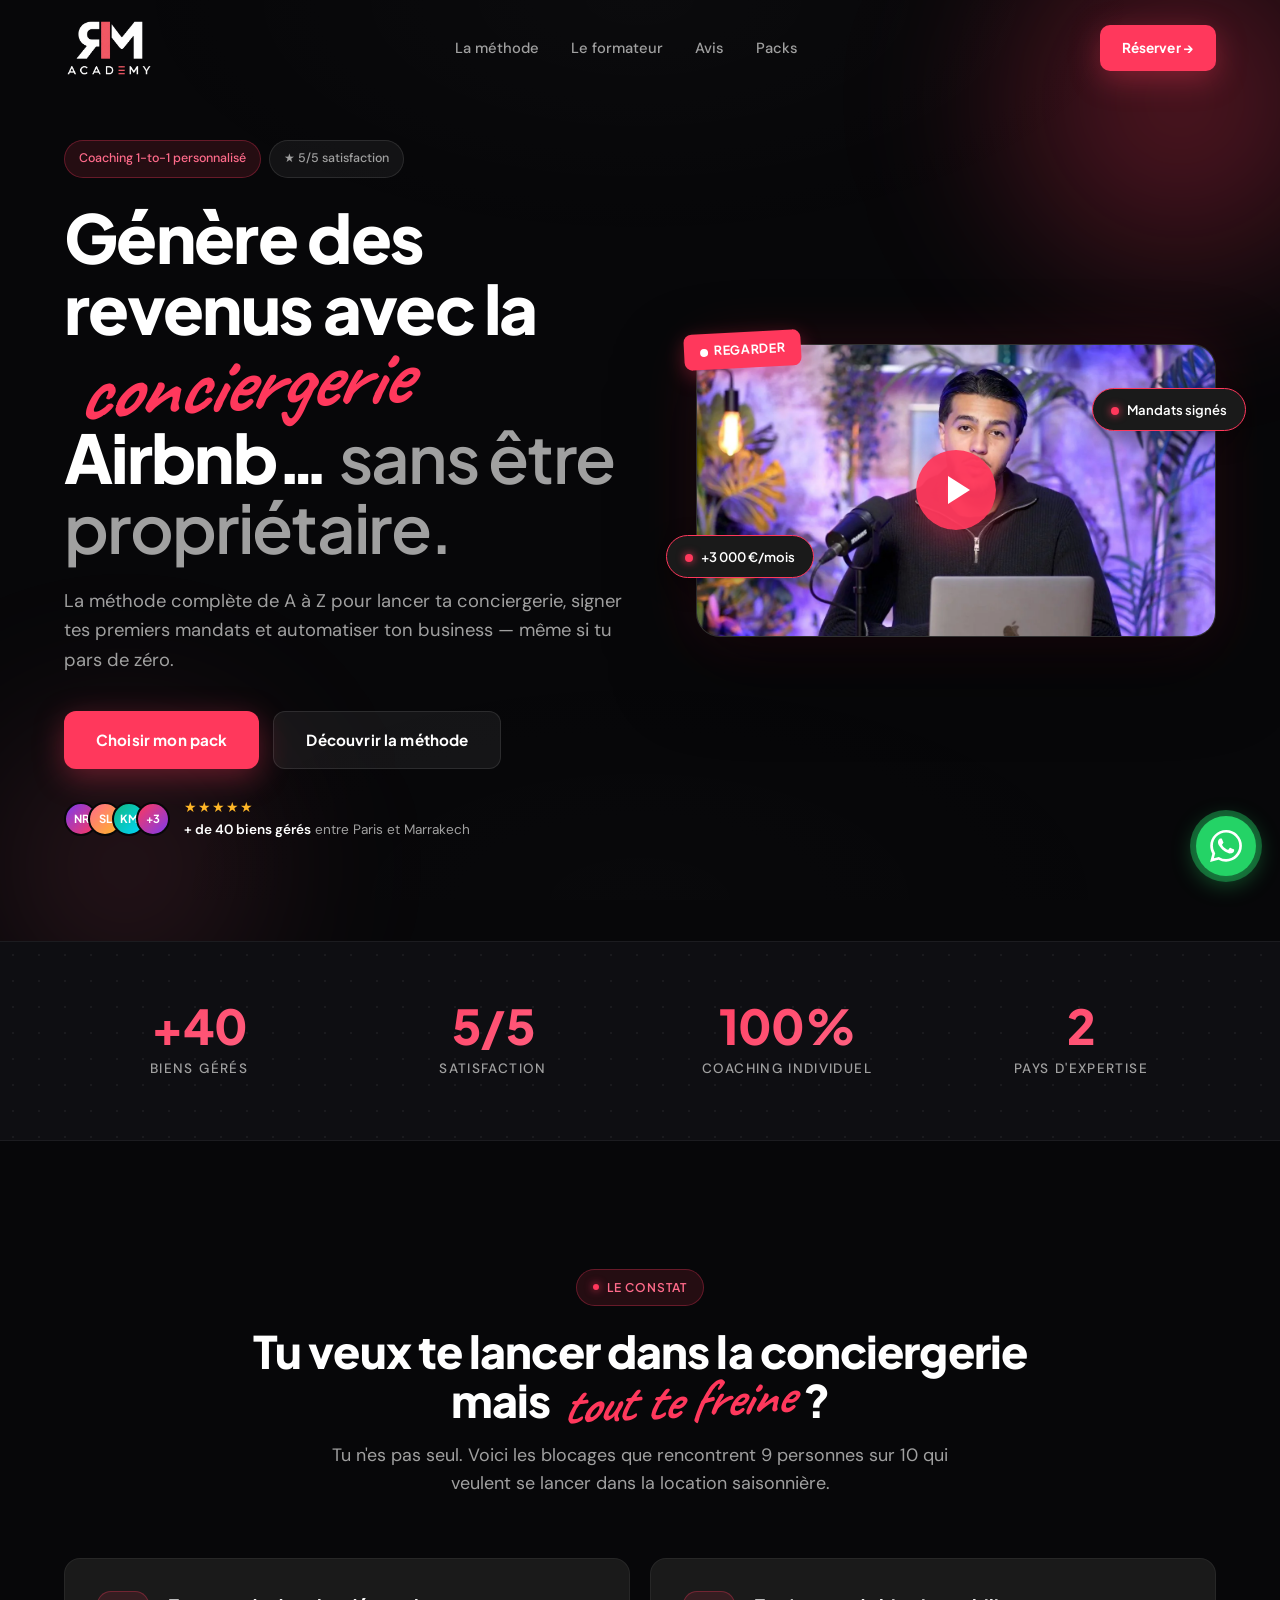
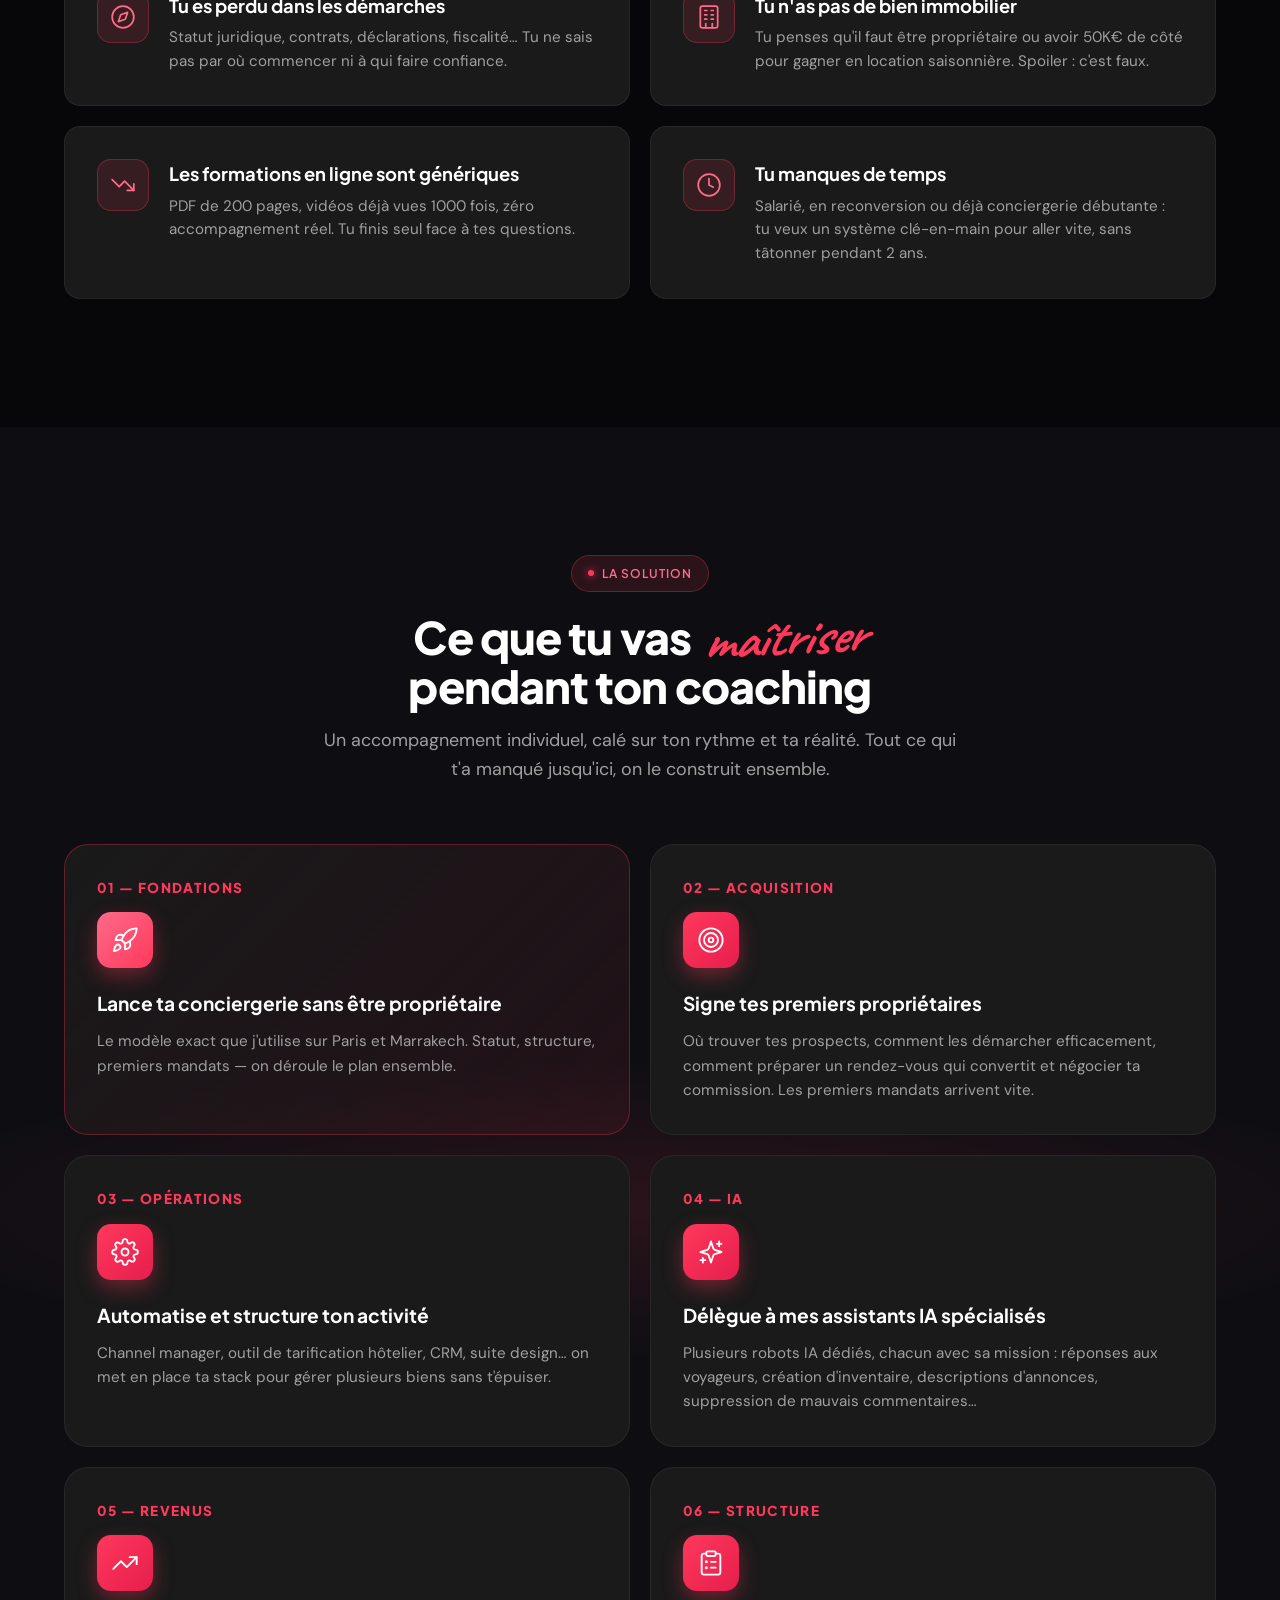
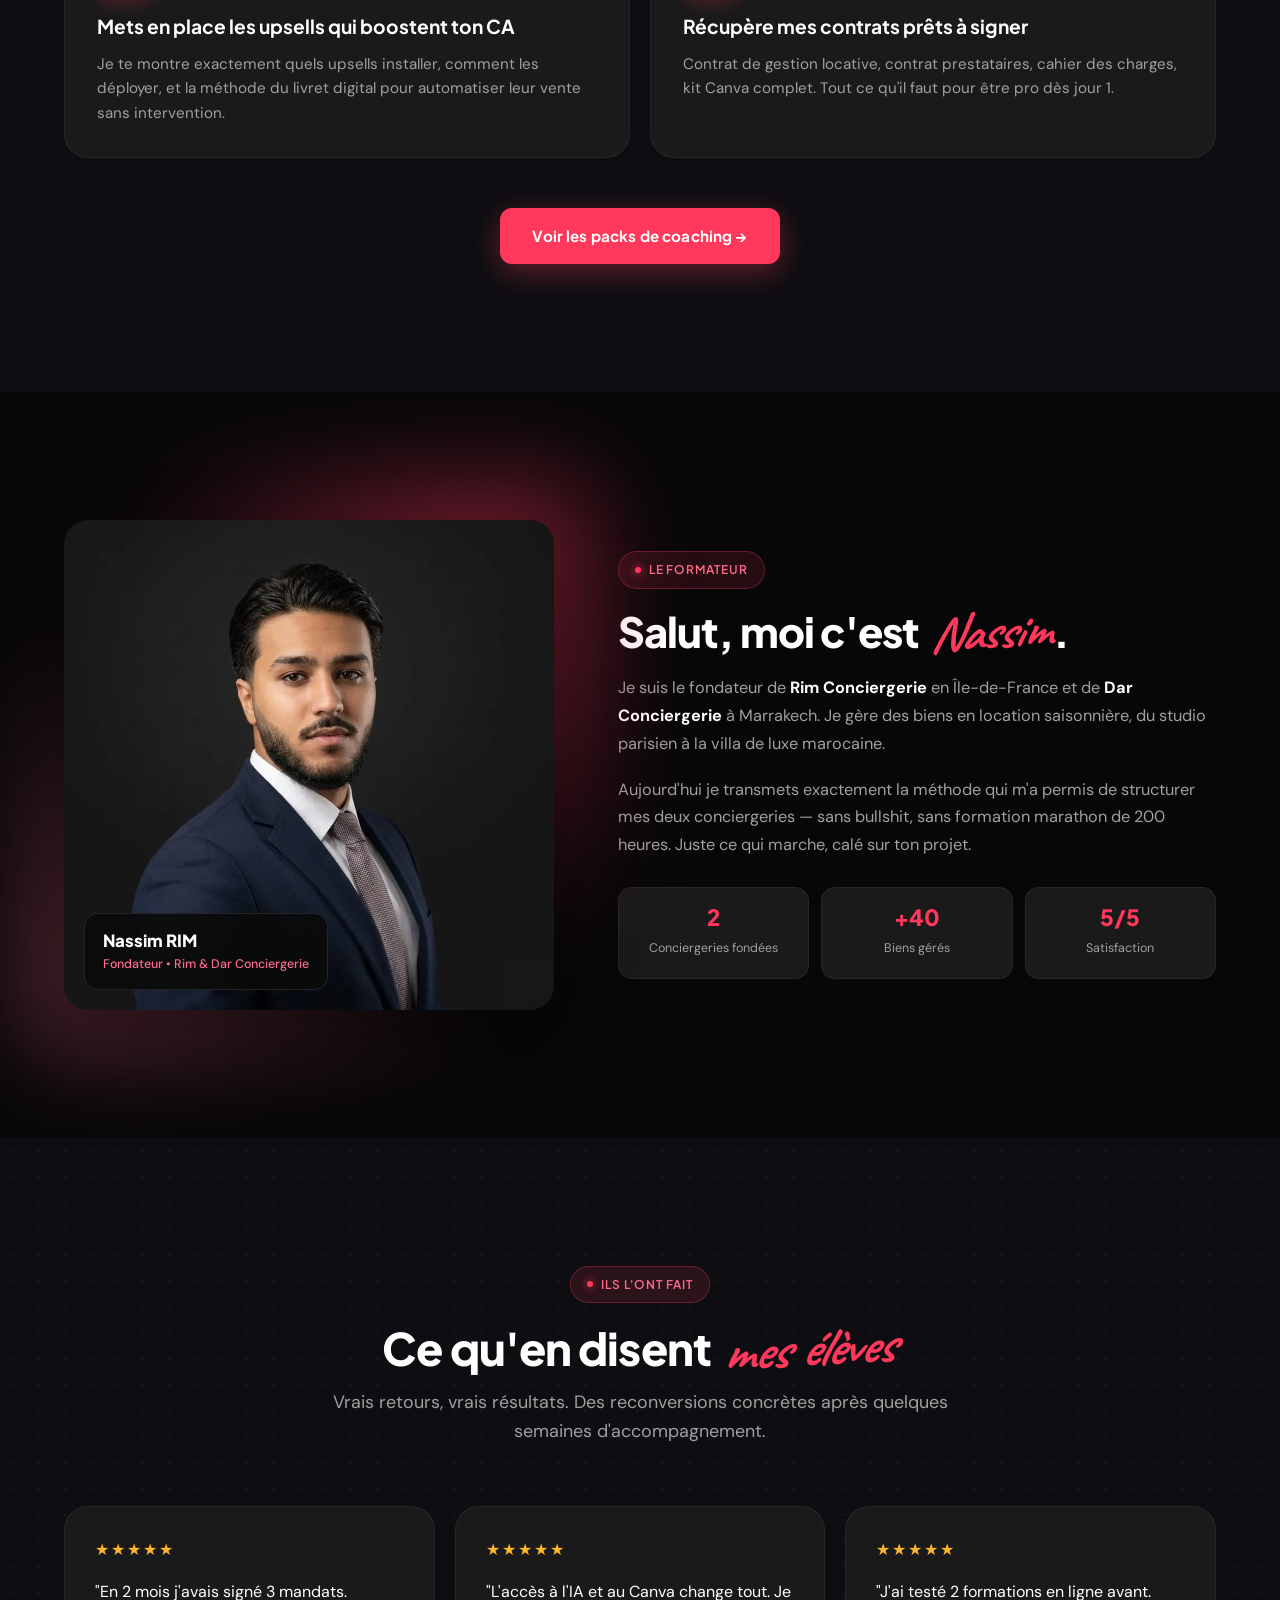
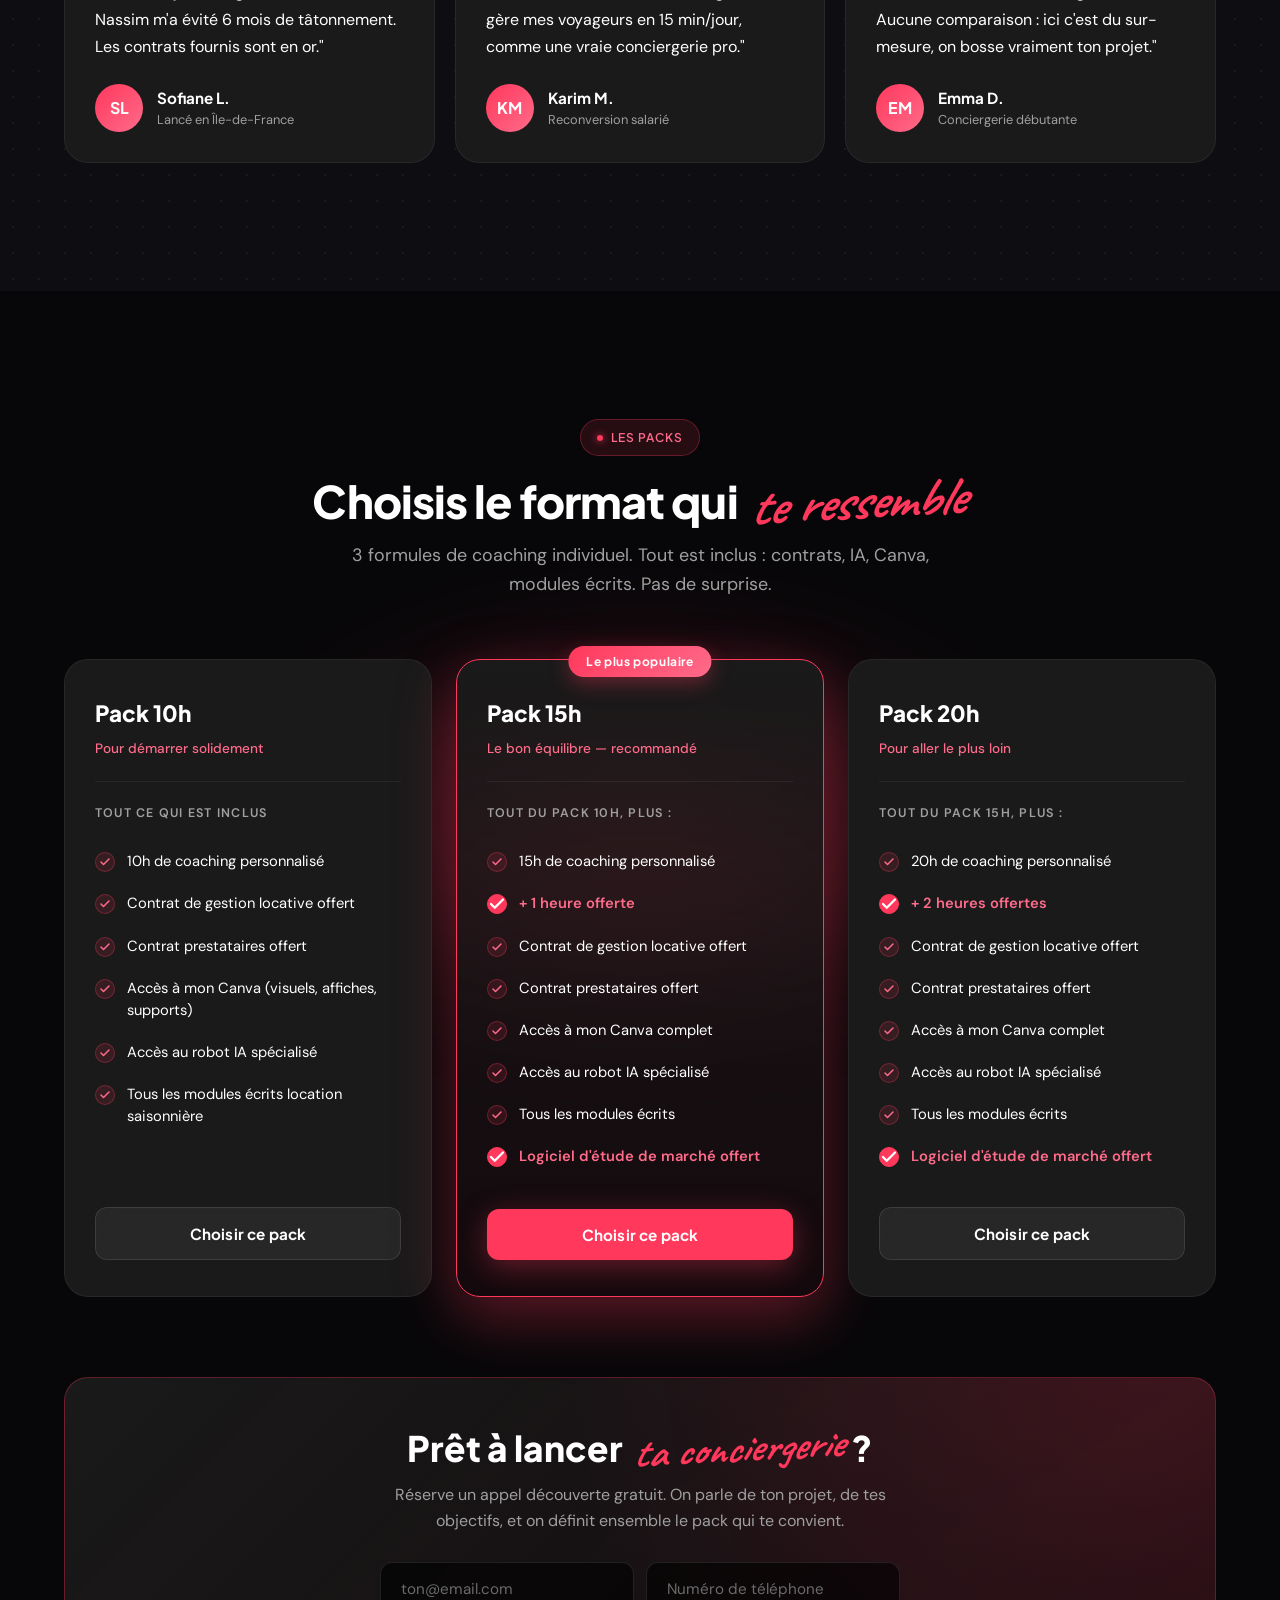
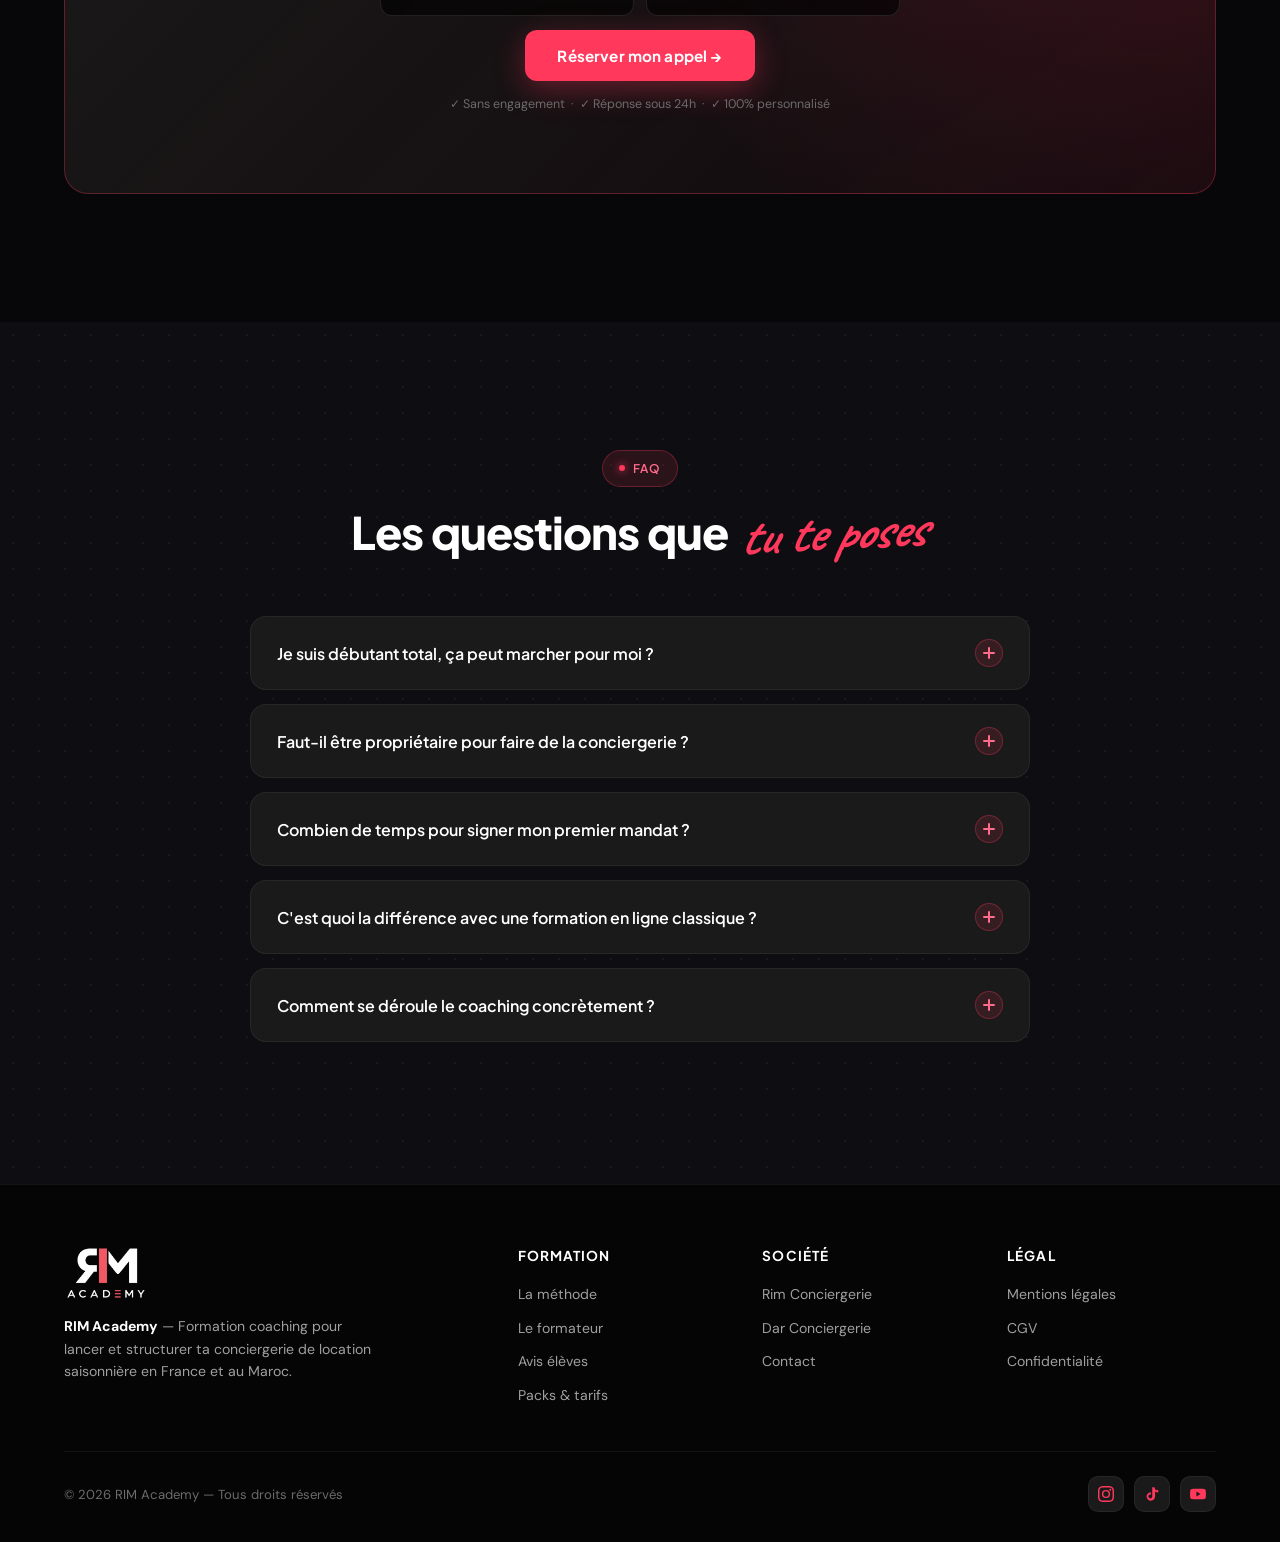
==== commit d87c4981: "Add files via upload" ====
--- a/index.html
+++ b/index.html
@@ -7,9 +7,17 @@
 <meta name="author" content="Nassim RIM" />
 <meta name="theme-color" content="#070709" />
 
-<title>RIM Academy • Formation Coaching Conciergerie Airbnb par Nassim RIM</title>
-<meta name="description" content="Lance ta conciergerie Airbnb sans être propriétaire. Coaching individuel par Nassim RIM, fondateur de Rim & Dar Conciergerie. Méthode complète, contrats fournis, IA spécialisée. Réserve ton appel découverte." />
-<meta name="keywords" content="conciergerie Airbnb, formation conciergerie, coaching location saisonnière, Nassim RIM, lancer conciergerie, mandat de gestion Airbnb" />
+<title>Formation Conciergerie Airbnb - Coaching 1-to-1 | RIM Academy</title>
+<meta name="description" content="Formation et coaching individuel pour lancer ta conciergerie Airbnb sans être propriétaire. Méthode complète, contrats fournis, IA. Appel découverte gratuit." />
+<meta name="keywords" content="formation conciergerie Airbnb, coaching conciergerie Airbnb, devenir conciergerie Airbnb, lancer sa conciergerie Airbnb, formation gestion locative courte durée, comment ouvrir une conciergerie Airbnb, créer sa conciergerie sans bien immobilier, coaching conciergerie 1 to 1, formation conciergerie individuelle, conciergerie Airbnb débutant, mandat de gestion Airbnb formation, formation conciergerie Île-de-France, formation conciergerie 2026, conciergerie location saisonnière, accompagnement conciergerie, coach conciergerie, expert conciergerie Airbnb, méthode conciergerie Airbnb, business conciergerie, entrepreneur conciergerie, conciergerie sans propriétaire, gestion locative saisonnière formation, RIM Academy, Nassim RIM, Rim Conciergerie, Dar Conciergerie, formation Airbnb professionnelle, conciergerie Paris, conciergerie Île-de-France, conciergerie Yvelines, conciergerie Versailles" />
+<meta name="geo.region" content="FR-IDF" />
+<meta name="geo.placename" content="Guyancourt, Île-de-France" />
+<meta name="geo.position" content="48.7706;2.0716" />
+<meta name="ICBM" content="48.7706, 2.0716" />
+<meta name="rating" content="general" />
+<meta name="revisit-after" content="7 days" />
+<meta name="distribution" content="global" />
+<meta http-equiv="content-language" content="fr-FR" />
 
 <!-- Open Graph (Facebook, LinkedIn, WhatsApp) -->
 <meta property="og:type" content="website" />
@@ -38,7 +46,9 @@
 <!-- Fonts -->
 <link rel="preconnect" href="https://fonts.googleapis.com" />
 <link rel="preconnect" href="https://fonts.gstatic.com" crossorigin />
-<link href="https://fonts.googleapis.com/css2?family=Plus+Jakarta+Sans:wght@400;500;600;700;800&family=DM+Sans:wght@400;500;600&family=Caveat:wght@600;700&display=swap" rel="stylesheet" />
+<!-- Chargement non-bloquant des fonts (évite le render-blocking) -->
+<link rel="preload" href="https://fonts.googleapis.com/css2?family=Plus+Jakarta+Sans:wght@400;500;600;700;800&family=DM+Sans:wght@400;500;600&family=Caveat:wght@600;700&display=swap" as="style" onload="this.onload=null;this.rel='stylesheet'" />
+<noscript><link href="https://fonts.googleapis.com/css2?family=Plus+Jakarta+Sans:wght@400;500;600;700;800&family=DM+Sans:wght@400;500;600&family=Caveat:wght@600;700&display=swap" rel="stylesheet" /></noscript>
 
 <!-- Schema.org : LocalBusiness + Service + Person -->
 <script type="application/ld+json">
@@ -50,7 +60,22 @@
       "@id": "https://rim-academy.fr/#business",
       "name": "RIM Academy",
       "alternateName": "RIM Academy - Formation Coaching Conciergerie",
-      "description": "RIM Academy — Coaching individuel pour lancer et structurer une conciergerie Airbnb. Formation par Nassim RIM, fondateur de Rim Conciergerie (France) et Dar Conciergerie (Maroc).",
+      "description": "RIM Academy — Formation et coaching individuel pour lancer et structurer une conciergerie Airbnb sans être propriétaire. Méthode complète : prospection, mandats de gestion, opérations, automatisation, IA spécialisée. Par Nassim RIM, fondateur de Rim Conciergerie (France) et Dar Conciergerie (Maroc).",
+      "knowsAbout": [
+        "Conciergerie Airbnb",
+        "Location saisonnière",
+        "Gestion locative courte durée",
+        "Formation conciergerie",
+        "Coaching entrepreneurial",
+        "Mandat de gestion locative",
+        "Prospection propriétaires",
+        "Automatisation opérationnelle",
+        "Intelligence artificielle pour conciergerie",
+        "Pricing dynamique Airbnb",
+        "Réglementation location courte durée",
+        "Optimisation revenus locatifs"
+      ],
+      "slogan": "Génère des revenus avec la conciergerie Airbnb sans être propriétaire",
       "url": "https://rim-academy.fr/",
       "telephone": "+33613215237",
       "email": "rim.conciergerie@gmail.com",
@@ -86,7 +111,11 @@
       "name": "Coaching Conciergerie Airbnb",
       "provider": { "@id": "https://rim-academy.fr/#business" },
       "serviceType": "Coaching individuel",
-      "description": "Coaching personnalisé en visioconférence pour lancer une activité de conciergerie en location saisonnière. 3 packs disponibles : 10h, 15h, 20h.",
+      "description": "Coaching personnalisé en visioconférence pour lancer une activité de conciergerie en location saisonnière (Airbnb, Booking, Abritel). 3 packs disponibles : 10h, 15h, 20h. Méthode A à Z : statut juridique, prospection propriétaires, signature de mandats, mise en ligne, opérations, automatisation, intelligence artificielle, optimisation pricing.",
+      "audience": {
+        "@type": "Audience",
+        "audienceType": "Entrepreneurs, salariés en reconversion, investisseurs immobiliers, étudiants"
+      },
       "areaServed": "FR",
       "hasOfferCatalog": {
         "@type": "OfferCatalog",
@@ -1414,6 +1443,8 @@
   gap:42px;
   transition:opacity .7s cubic-bezier(.4,0,.2,1), visibility .7s, transform .7s cubic-bezier(.4,0,.2,1);
   overflow:hidden;
+  contain:strict;
+  will-change:opacity,transform;
 }
 #splash-screen::before{
   /* Lueur blanche très subtile derrière le logo - juste de l'ambiance, ne concurrence pas le rose du logo */
@@ -1955,7 +1986,10 @@
 <!-- Splash screen intro -->
 <div id="splash-screen" aria-hidden="true">
   <div class="splash-logo">
-    <img src="logo.png" alt="RIM Academy" />
+    <picture>
+      <source srcset="logo.webp" type="image/webp" />
+      <img src="logo.png" alt="RIM Academy" />
+    </picture>
   </div>
   <div class="splash-bar">
     <div class="splash-bar-fill"></div>
@@ -1967,7 +2001,10 @@
 <header class="navbar" id="navbar">
   <div class="container nav-inner">
     <a href="#top" class="brand" aria-label="Rim Conciergerie - Accueil">
+      <picture>
+      <source srcset="logo.webp" type="image/webp" />
       <img src="logo.png" alt="RIM Academy" width="600" height="402" fetchpriority="high" />
+    </picture>
     </a>
     <nav>
       <ul class="nav-links">
@@ -2028,7 +2065,10 @@
           <span class="floating-tag tag-2">+3 000 €/mois</span>
           <div class="video-deco">Regarder</div>
           <div class="video-wrap" id="videoWrap" onclick="loadVideo()" role="button" tabindex="0" aria-label="Lire la vidéo">
-            <img class="video-thumb" src="video-thumb.jpg" alt="Présentation Rim Conciergerie - Nassim RIM" width="1280" height="720" loading="lazy" />
+            <picture>
+      <source srcset="video-thumb.webp" type="image/webp" />
+      <img class="video-thumb" src="video-thumb.jpg" alt="Présentation Rim Conciergerie - Nassim RIM" width="1280" height="720" loading="lazy" />
+    </picture>
             <div class="video-play" aria-hidden="true"></div>
           </div>
         </div>
@@ -2159,7 +2199,10 @@
   <div class="container">
     <div class="about-grid">
       <div class="about-photo reveal">
-        <img src="nassim.jpg" width="900" height="912" alt="Nassim RIM, fondateur de Rim Conciergerie" loading="lazy" />
+        <picture>
+      <source srcset="nassim.webp" type="image/webp" />
+      <img src="nassim.jpg" width="900" height="912" alt="Nassim RIM, fondateur de Rim Conciergerie" loading="lazy" />
+    </picture>
         <div class="about-badge">
           <div class="about-badge-name">Nassim RIM</div>
           <div class="about-badge-role">Fondateur • Rim &amp; Dar Conciergerie</div>
@@ -2799,7 +2842,10 @@
     <div class="footer-grid">
       <div class="footer-col">
         <div class="footer-brand">
-          <img src="logo.png" alt="RIM Academy" width="600" height="402" loading="lazy" />
+          <picture>
+      <source srcset="logo.webp" type="image/webp" />
+      <img src="logo.png" alt="RIM Academy" width="600" height="402" loading="lazy" />
+    </picture>
         </div>
         <p class="footer-desc"><strong style="color:var(--txt)">RIM Academy</strong> — Formation coaching pour lancer et structurer ta conciergerie de location saisonnière en France et au Maroc.</p>
       </div>
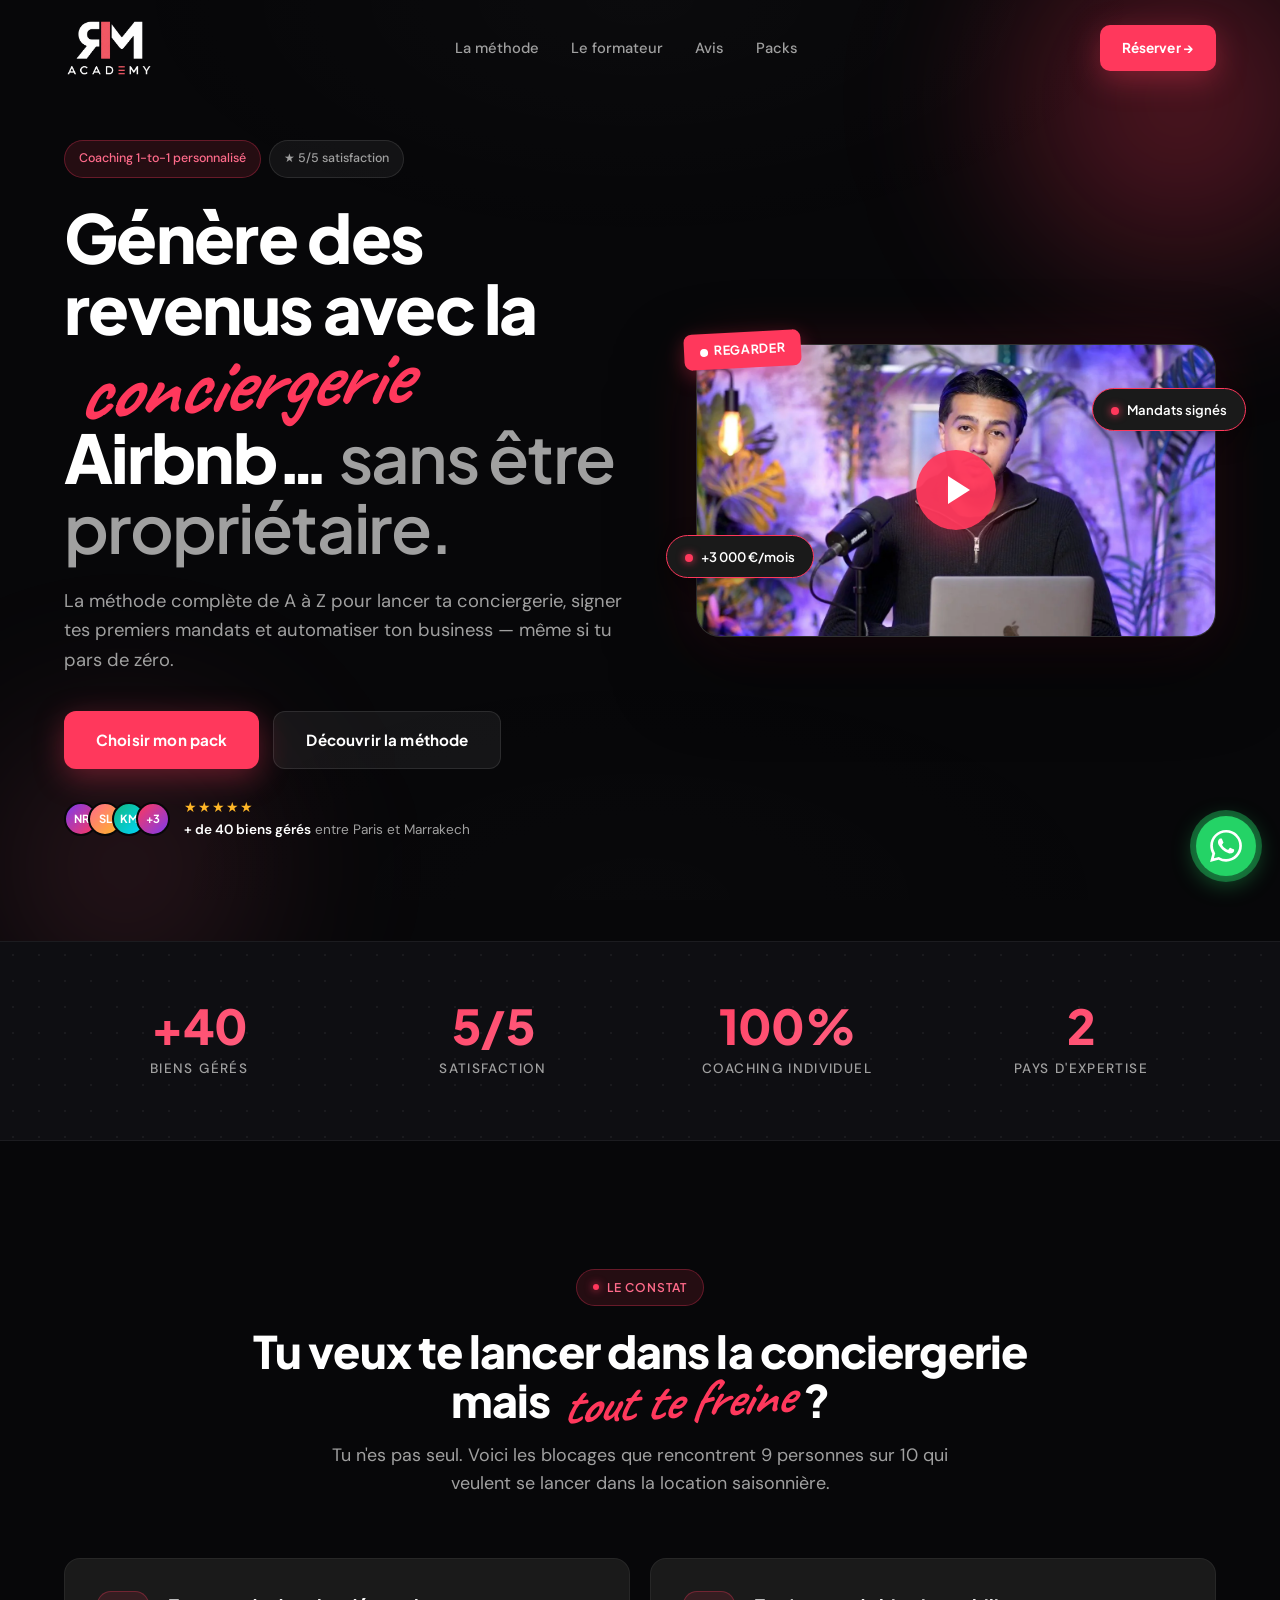
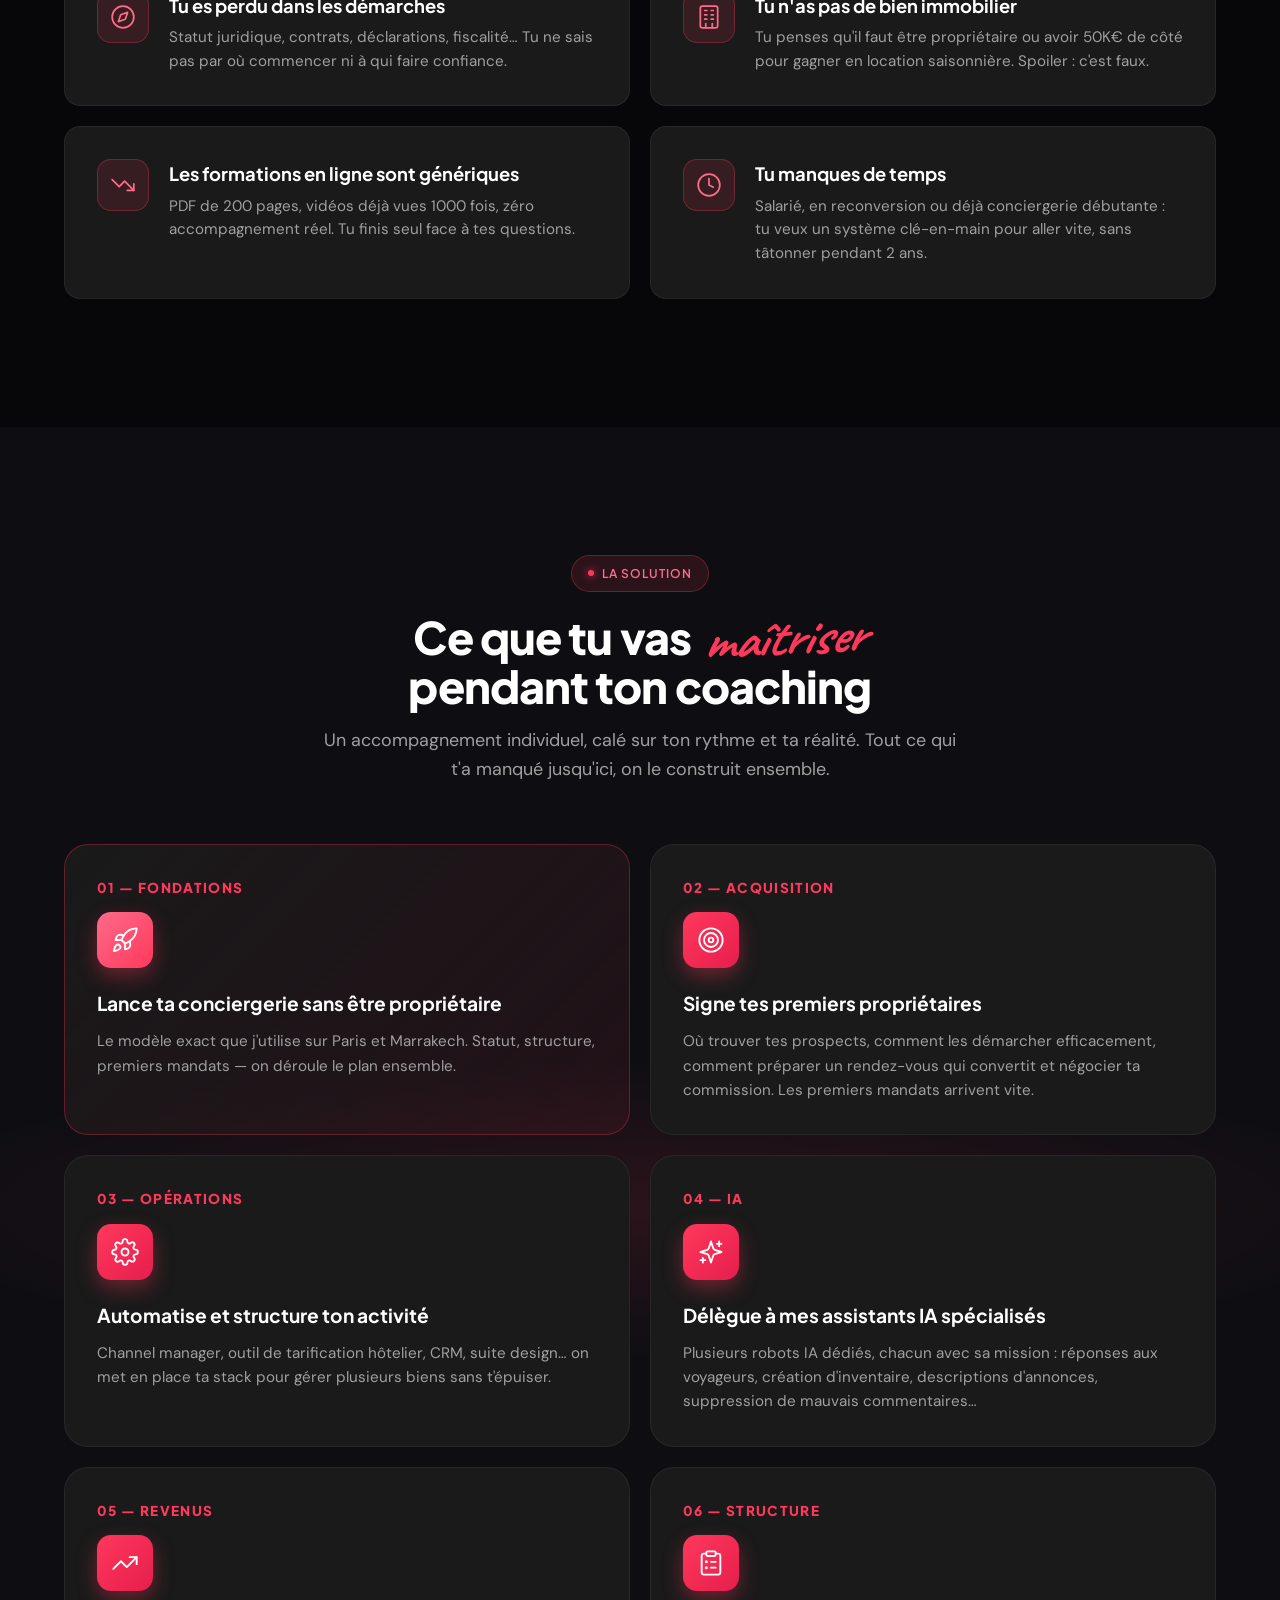
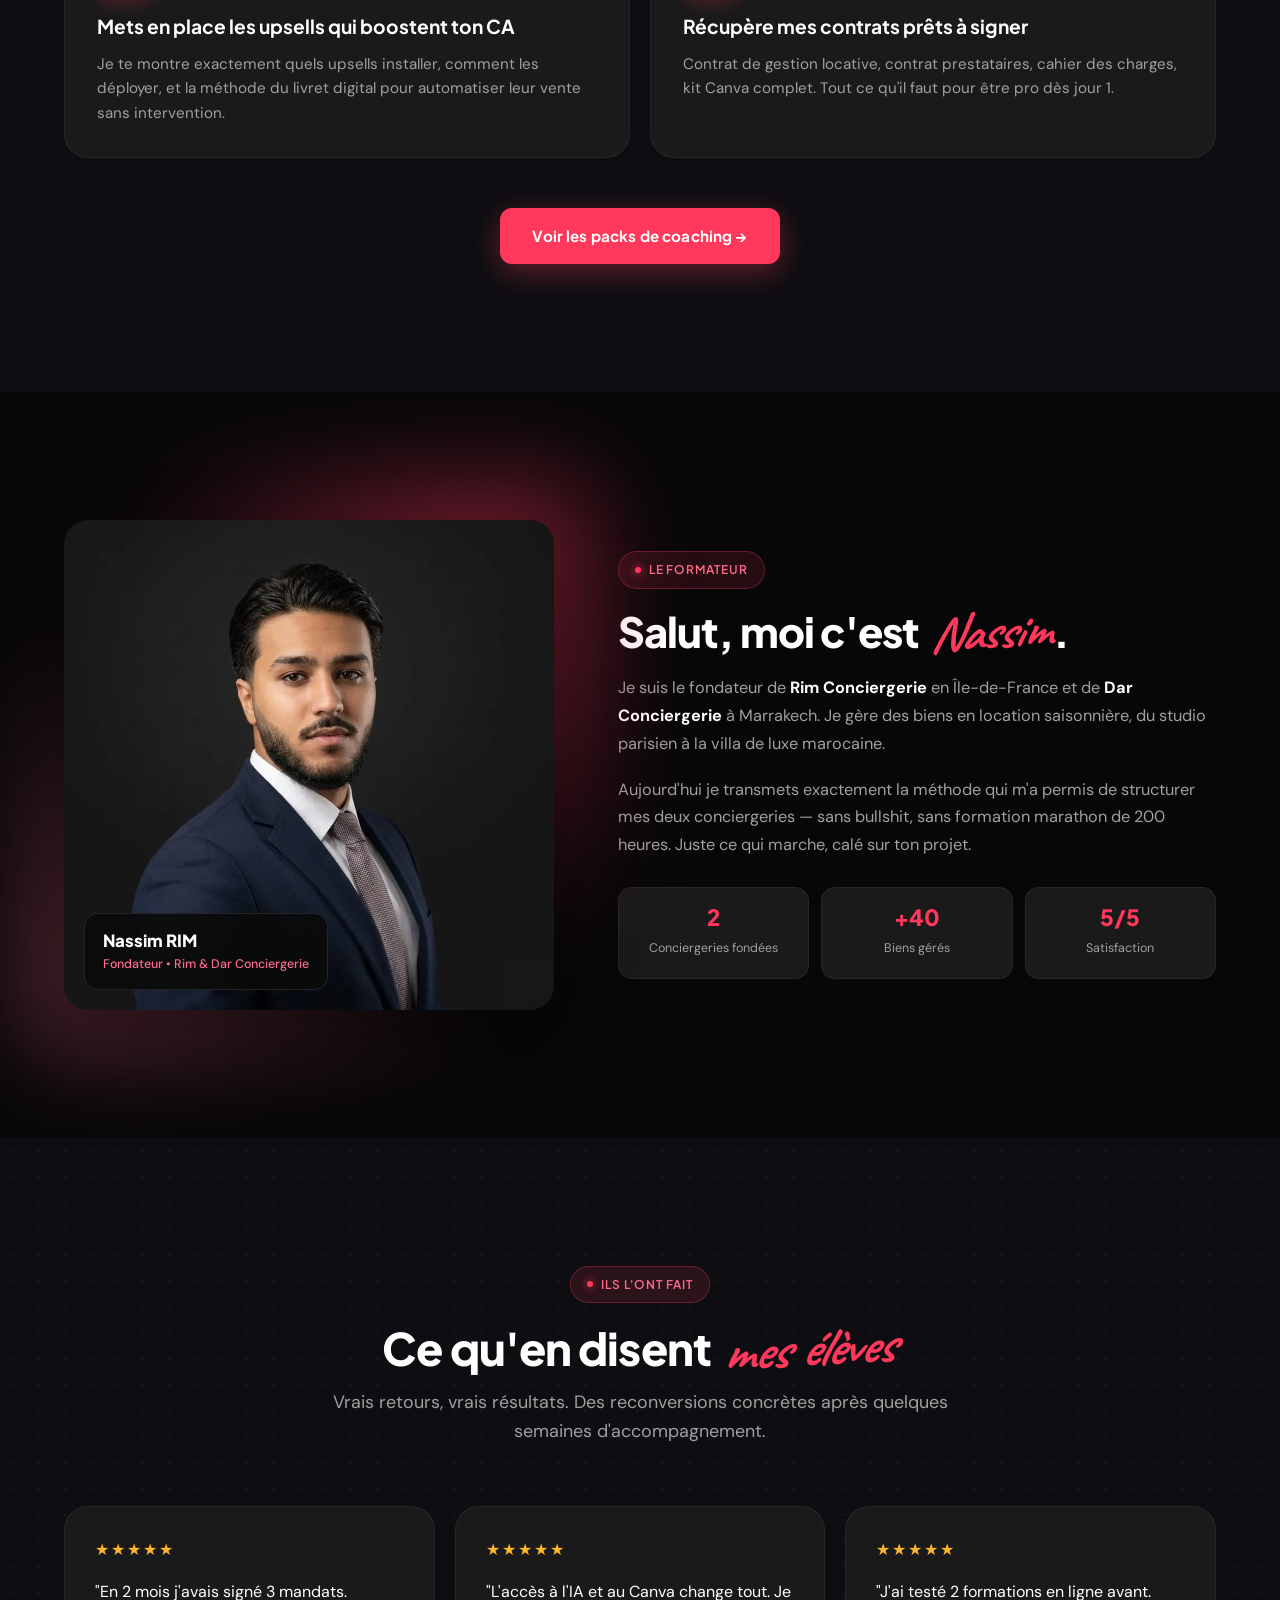
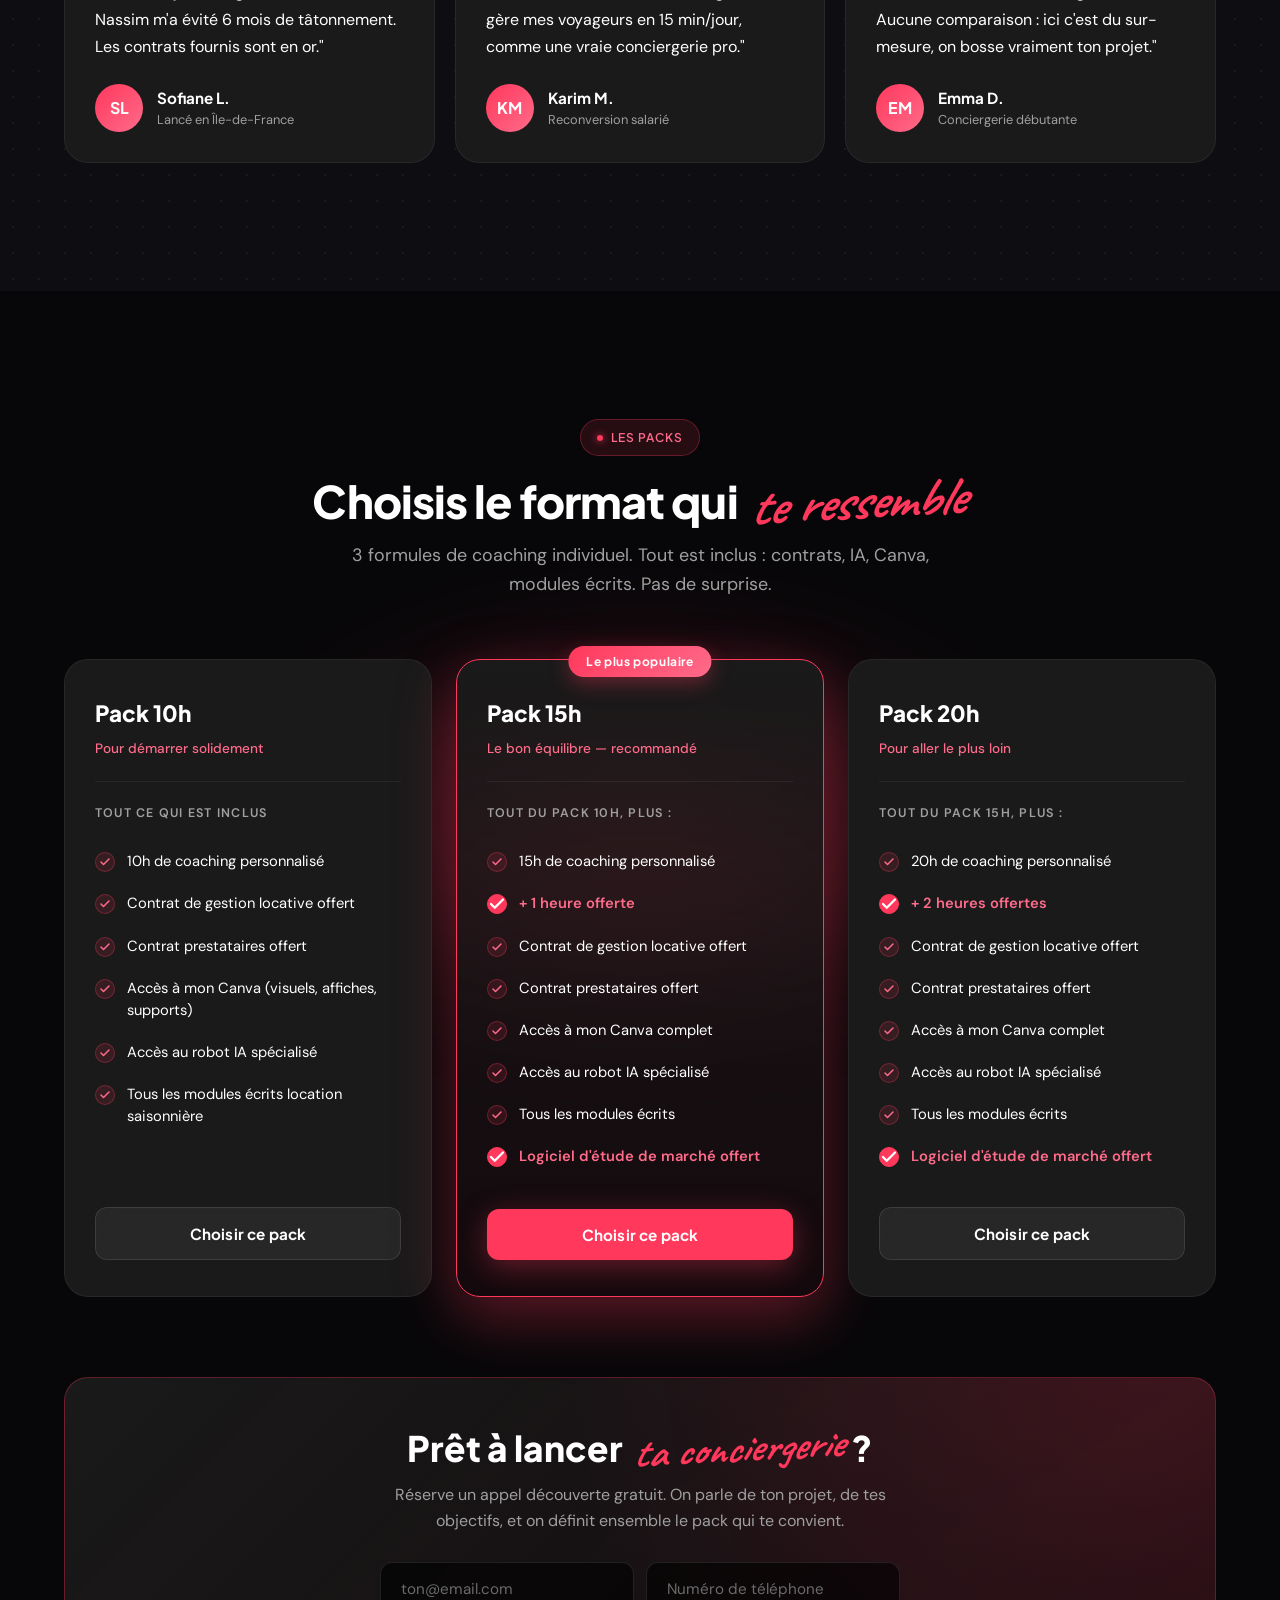
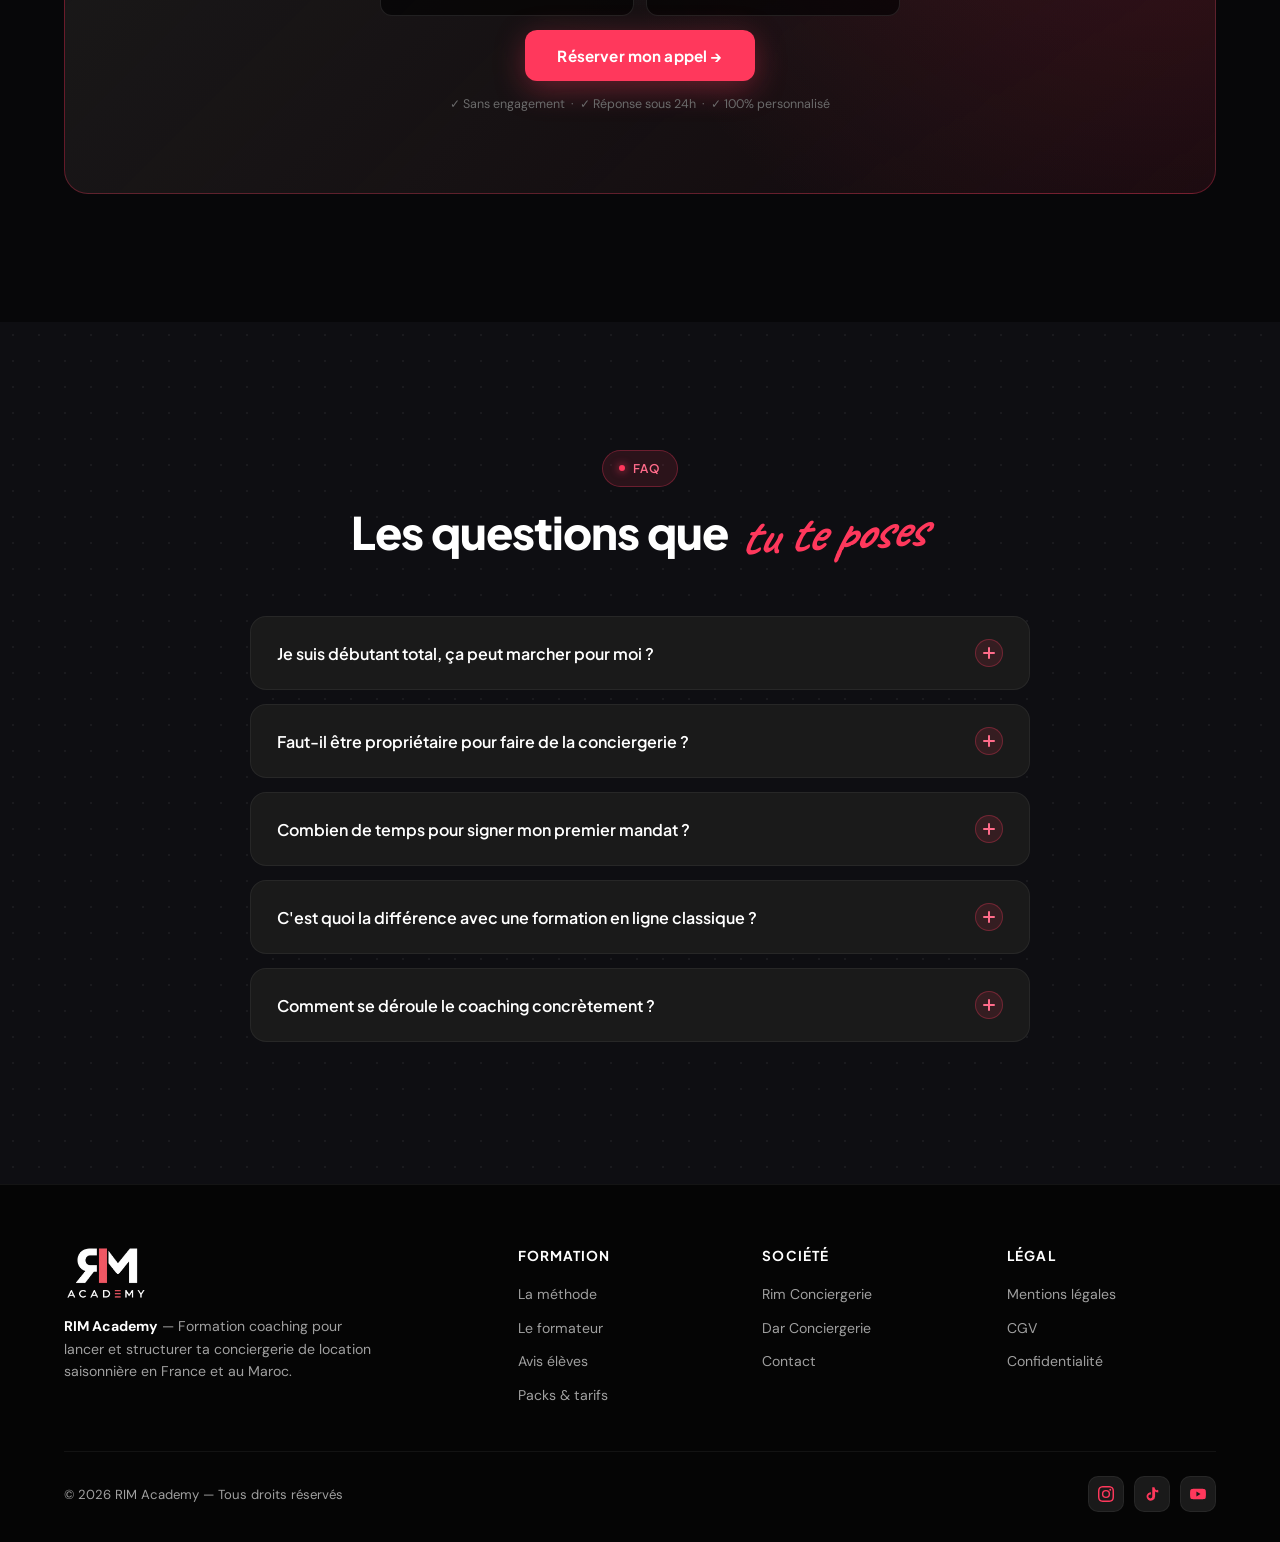
==== commit 33a89374: "Add files via upload" ====
--- a/index.html
+++ b/index.html
@@ -1077,7 +1077,7 @@
   display:flex;flex-wrap:wrap;gap:14px;
   justify-content:space-between;align-items:center;
 }
-.footer-bottom p{color:var(--txt-3);font-size:.82rem}
+.footer-bottom p{color:var(--txt-2);font-size:.82rem}
 .footer-socials{display:flex;gap:10px}
 .social-ico{
   width:36px;height:36px;border-radius:10px;
@@ -1441,7 +1441,7 @@
   align-items:center;
   justify-content:center;
   gap:42px;
-  transition:opacity .7s cubic-bezier(.4,0,.2,1), visibility .7s, transform .7s cubic-bezier(.4,0,.2,1);
+  transition:opacity .7s cubic-bezier(.4,0,.2,1), transform .7s cubic-bezier(.4,0,.2,1);
   overflow:hidden;
   contain:strict;
   will-change:opacity,transform;
@@ -1531,14 +1531,16 @@
 }
 .splash-bar-fill{
   height:100%;
-  width:0;
+  width:100%;
   background:linear-gradient(90deg, var(--accent), var(--accent-light));
   border-radius:inherit;
   box-shadow:0 0 12px var(--accent-glow);
+  transform:scaleX(0);
+  transform-origin:left center;
   animation:splash-bar-fill 1.4s .5s cubic-bezier(.4,0,.2,1) forwards;
 }
 @keyframes splash-bar-fill{
-  to{width:100%}
+  to{transform:scaleX(1)}
 }
 
 /* État final : disparition */
@@ -1987,8 +1989,8 @@
 <div id="splash-screen" aria-hidden="true">
   <div class="splash-logo">
     <picture>
-      <source srcset="logo.webp" type="image/webp" />
-      <img src="logo.png" alt="RIM Academy" />
+      <source srcset="logo-small.webp 300w, logo.webp 600w" sizes="240px" type="image/webp" />
+      <img src="logo.png" alt="RIM Academy" fetchpriority="high" />
     </picture>
   </div>
   <div class="splash-bar">
@@ -2002,7 +2004,7 @@
   <div class="container nav-inner">
     <a href="#top" class="brand" aria-label="Rim Conciergerie - Accueil">
       <picture>
-      <source srcset="logo.webp" type="image/webp" />
+      <source srcset="logo-small.webp 300w, logo.webp 600w" sizes="(max-width:599px) 100px, 150px" type="image/webp" />
       <img src="logo.png" alt="RIM Academy" width="600" height="402" fetchpriority="high" />
     </picture>
     </a>
@@ -2066,7 +2068,7 @@
           <div class="video-deco">Regarder</div>
           <div class="video-wrap" id="videoWrap" onclick="loadVideo()" role="button" tabindex="0" aria-label="Lire la vidéo">
             <picture>
-      <source srcset="video-thumb.webp" type="image/webp" />
+      <source srcset="video-thumb-mobile.webp 680w, video-thumb.webp 1280w" sizes="(max-width:767px) 680px, 1280px" type="image/webp" />
       <img class="video-thumb" src="video-thumb.jpg" alt="Présentation Rim Conciergerie - Nassim RIM" width="1280" height="720" loading="lazy" />
     </picture>
             <div class="video-play" aria-hidden="true"></div>
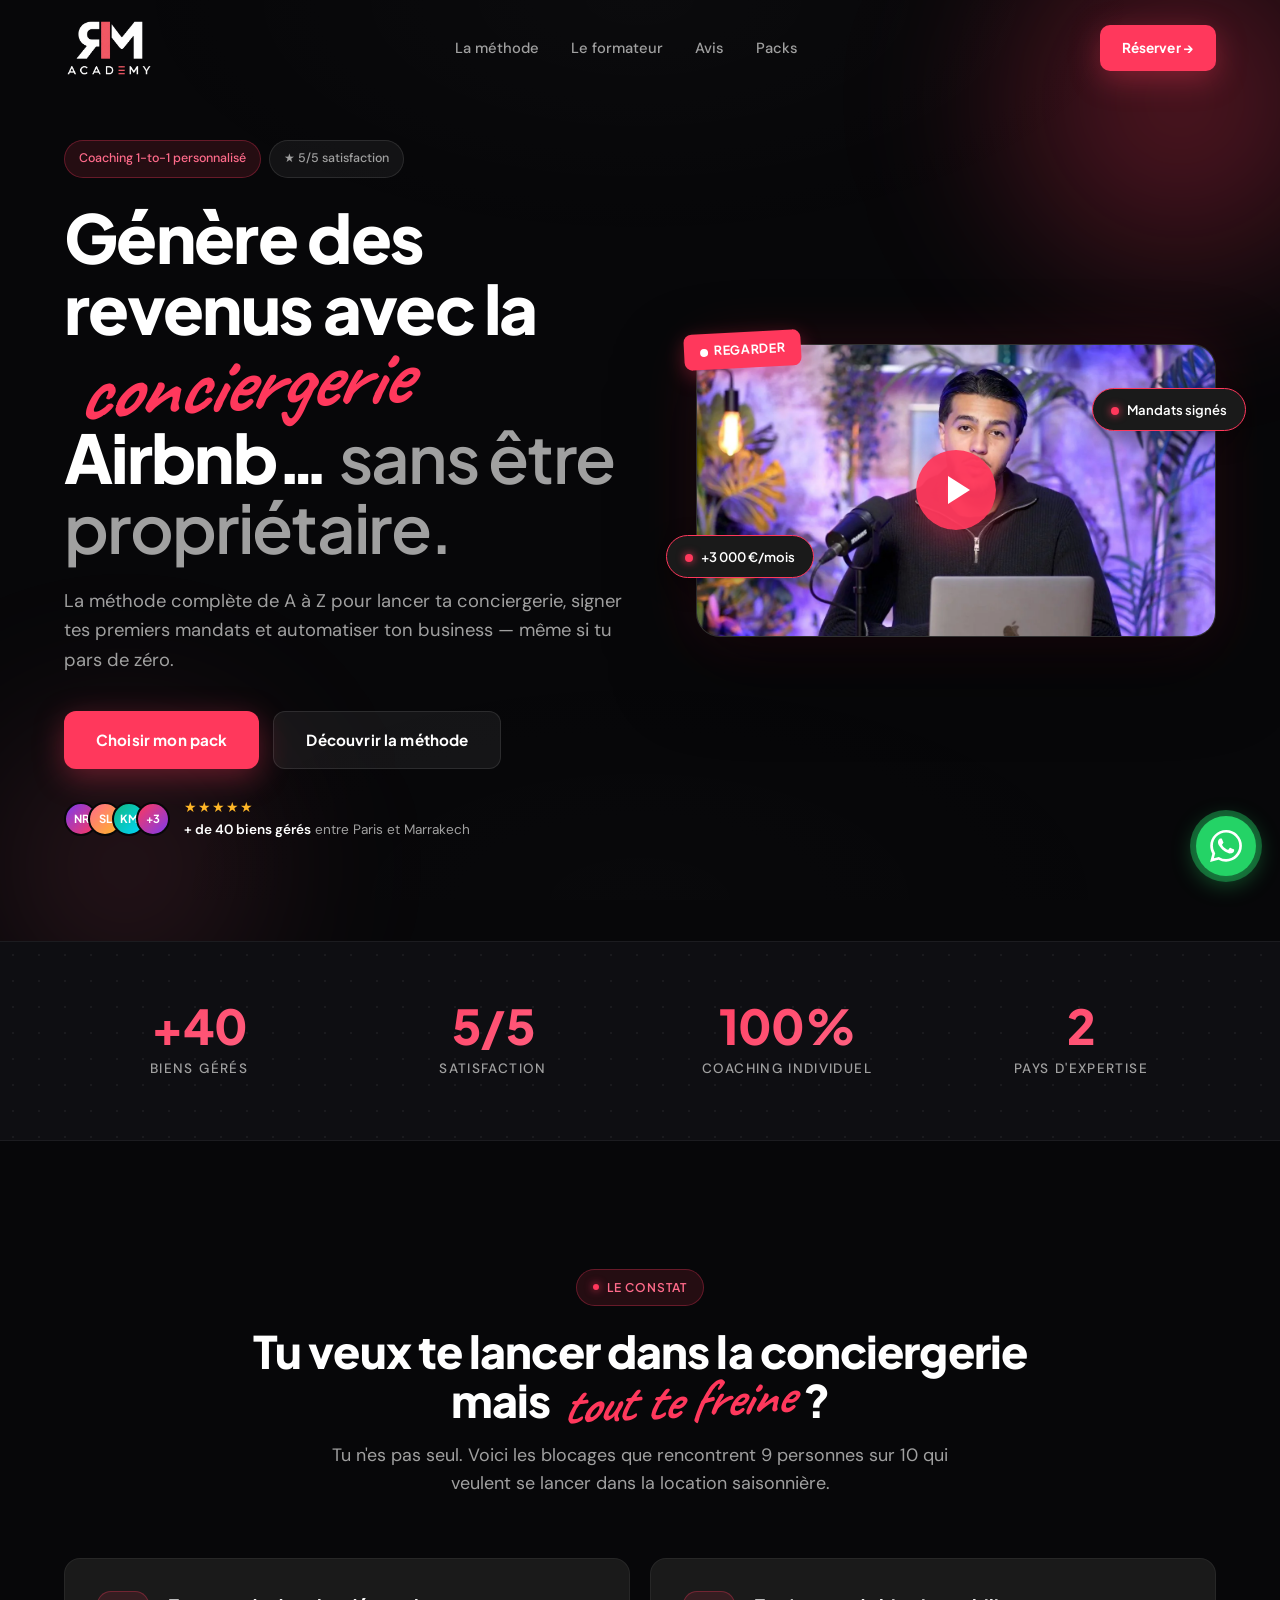
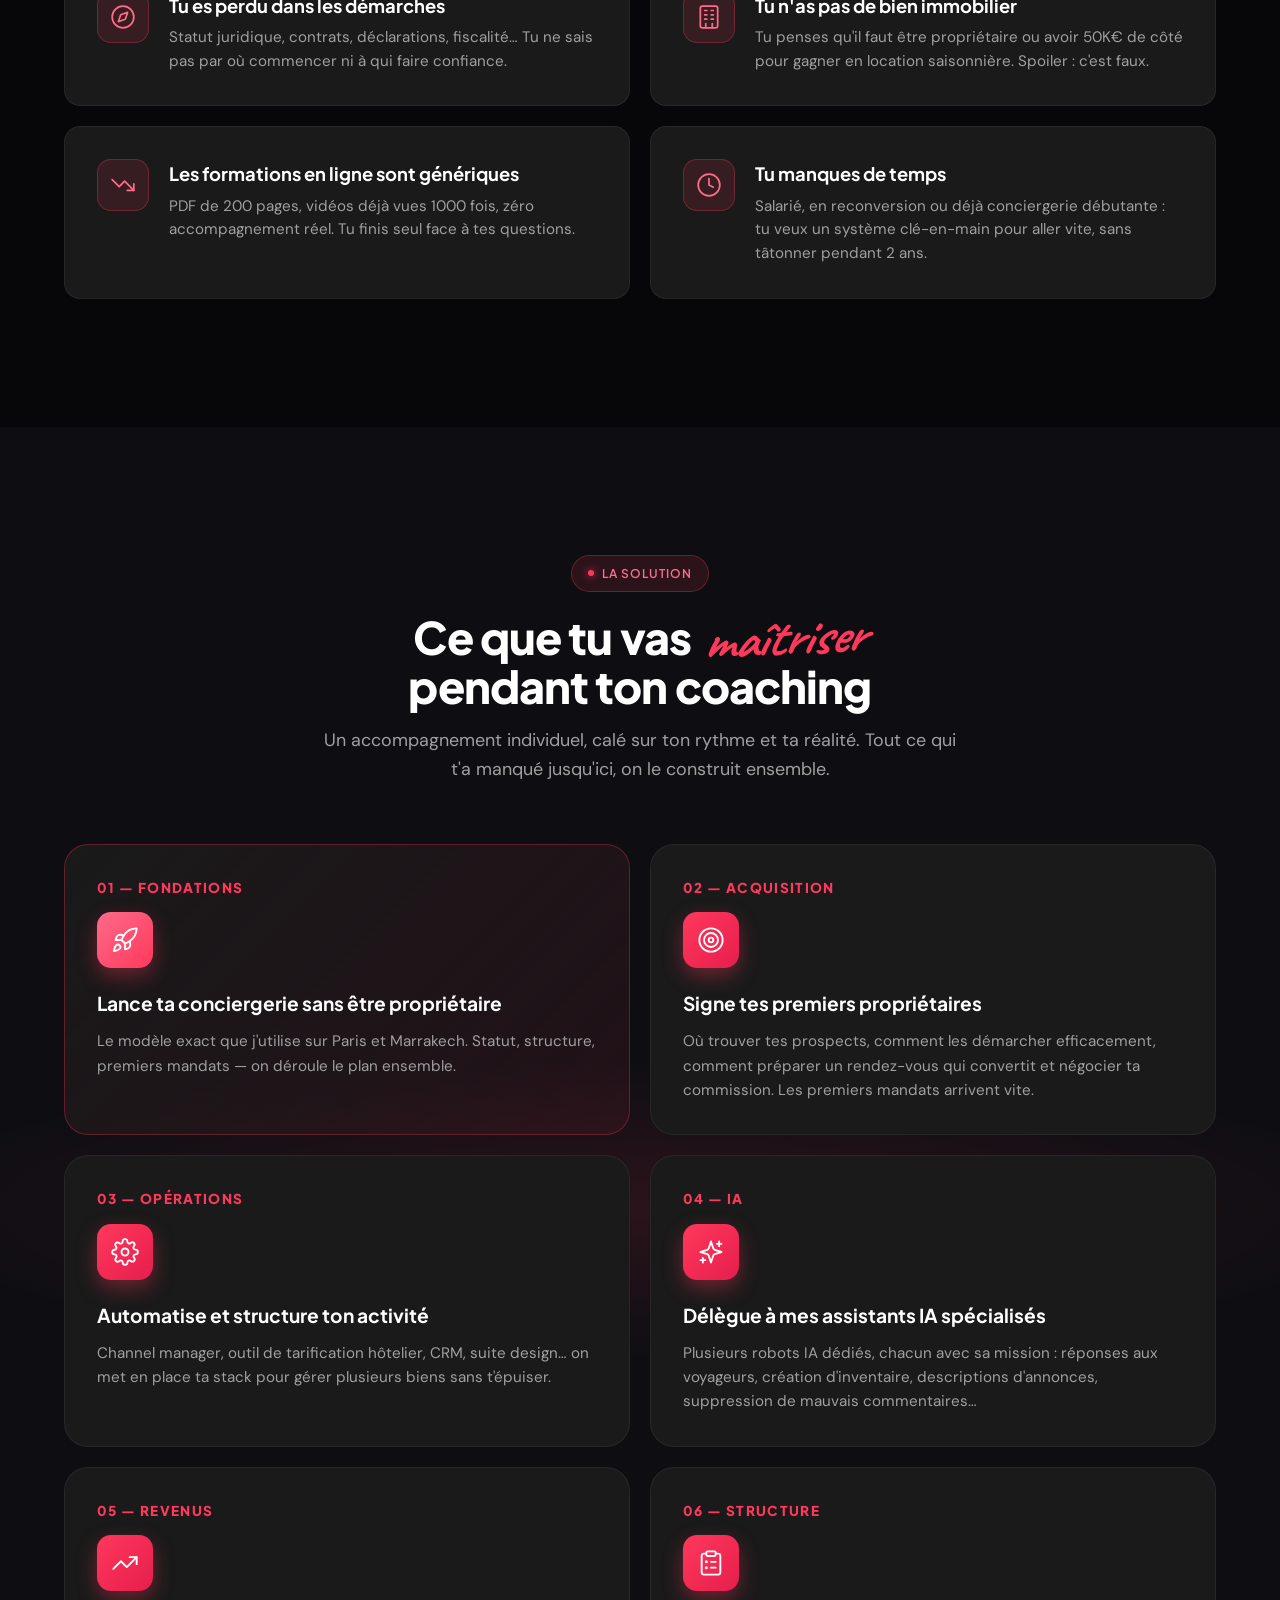
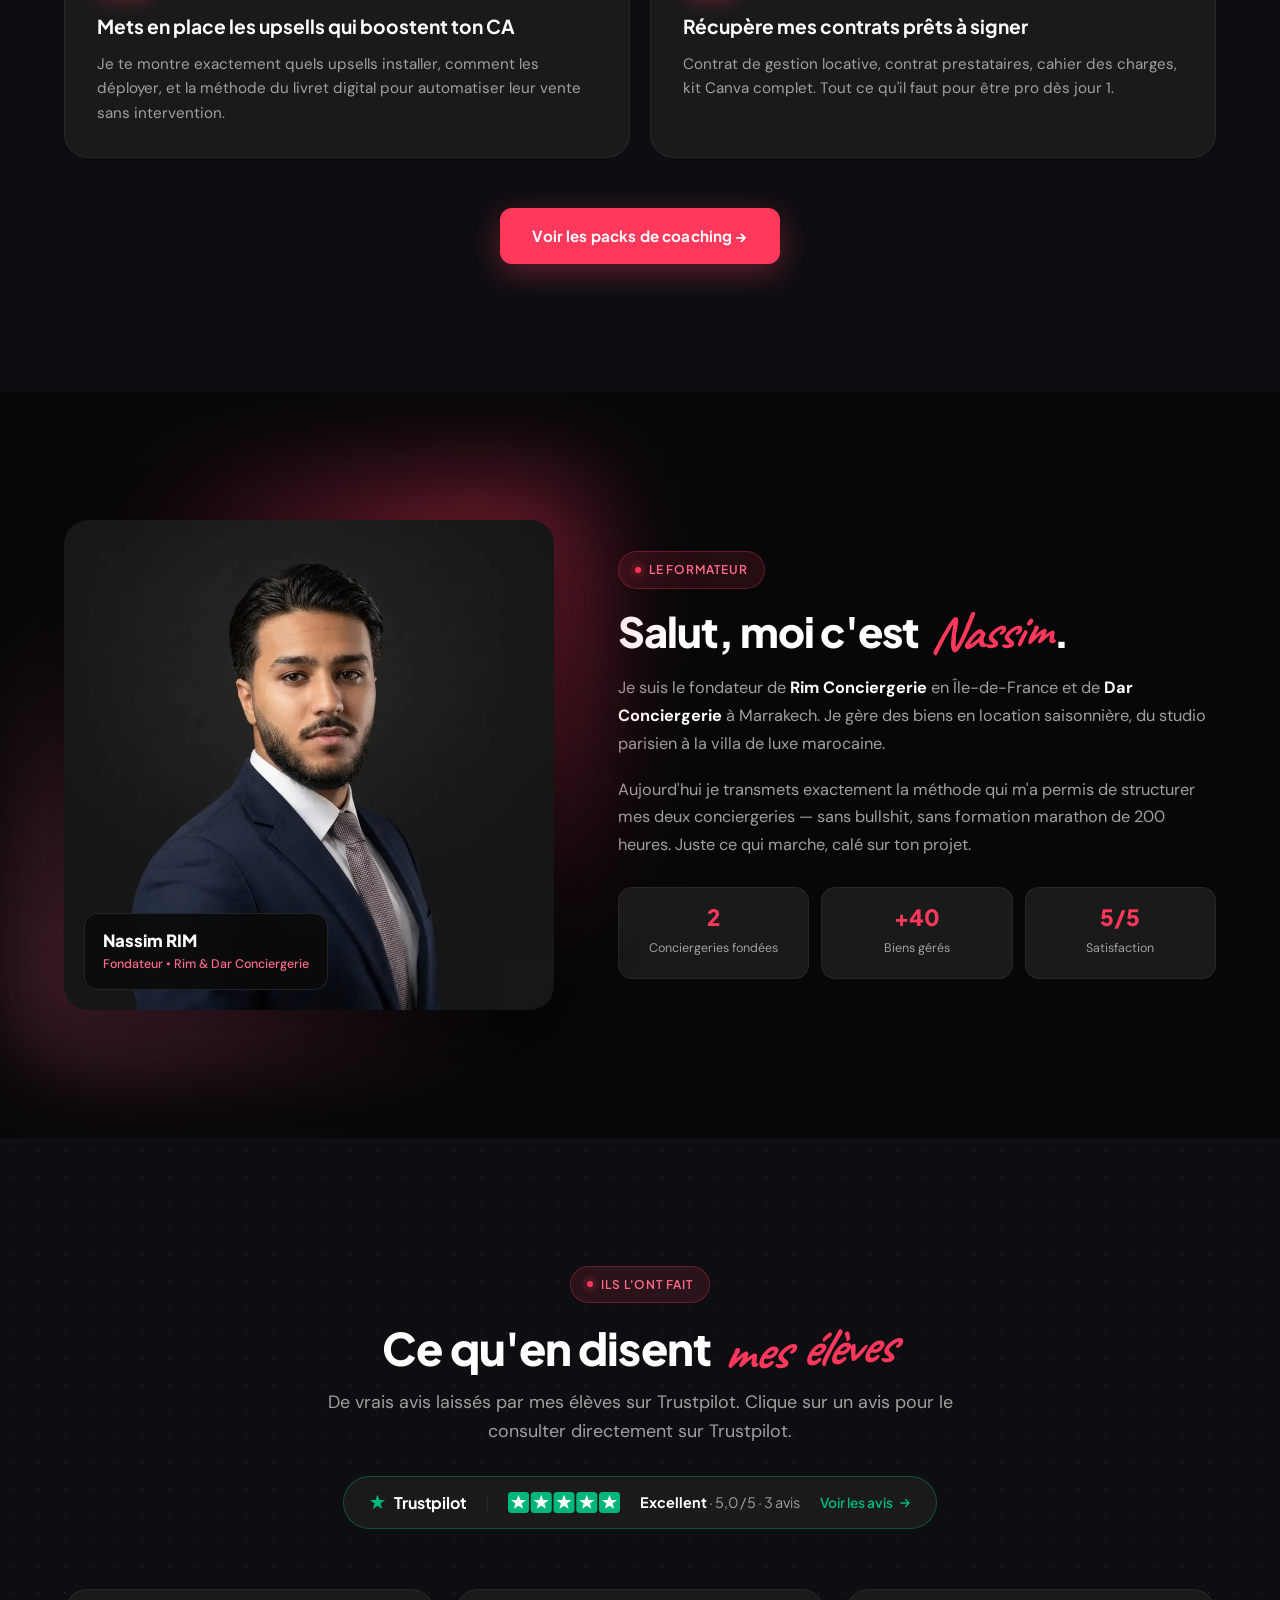
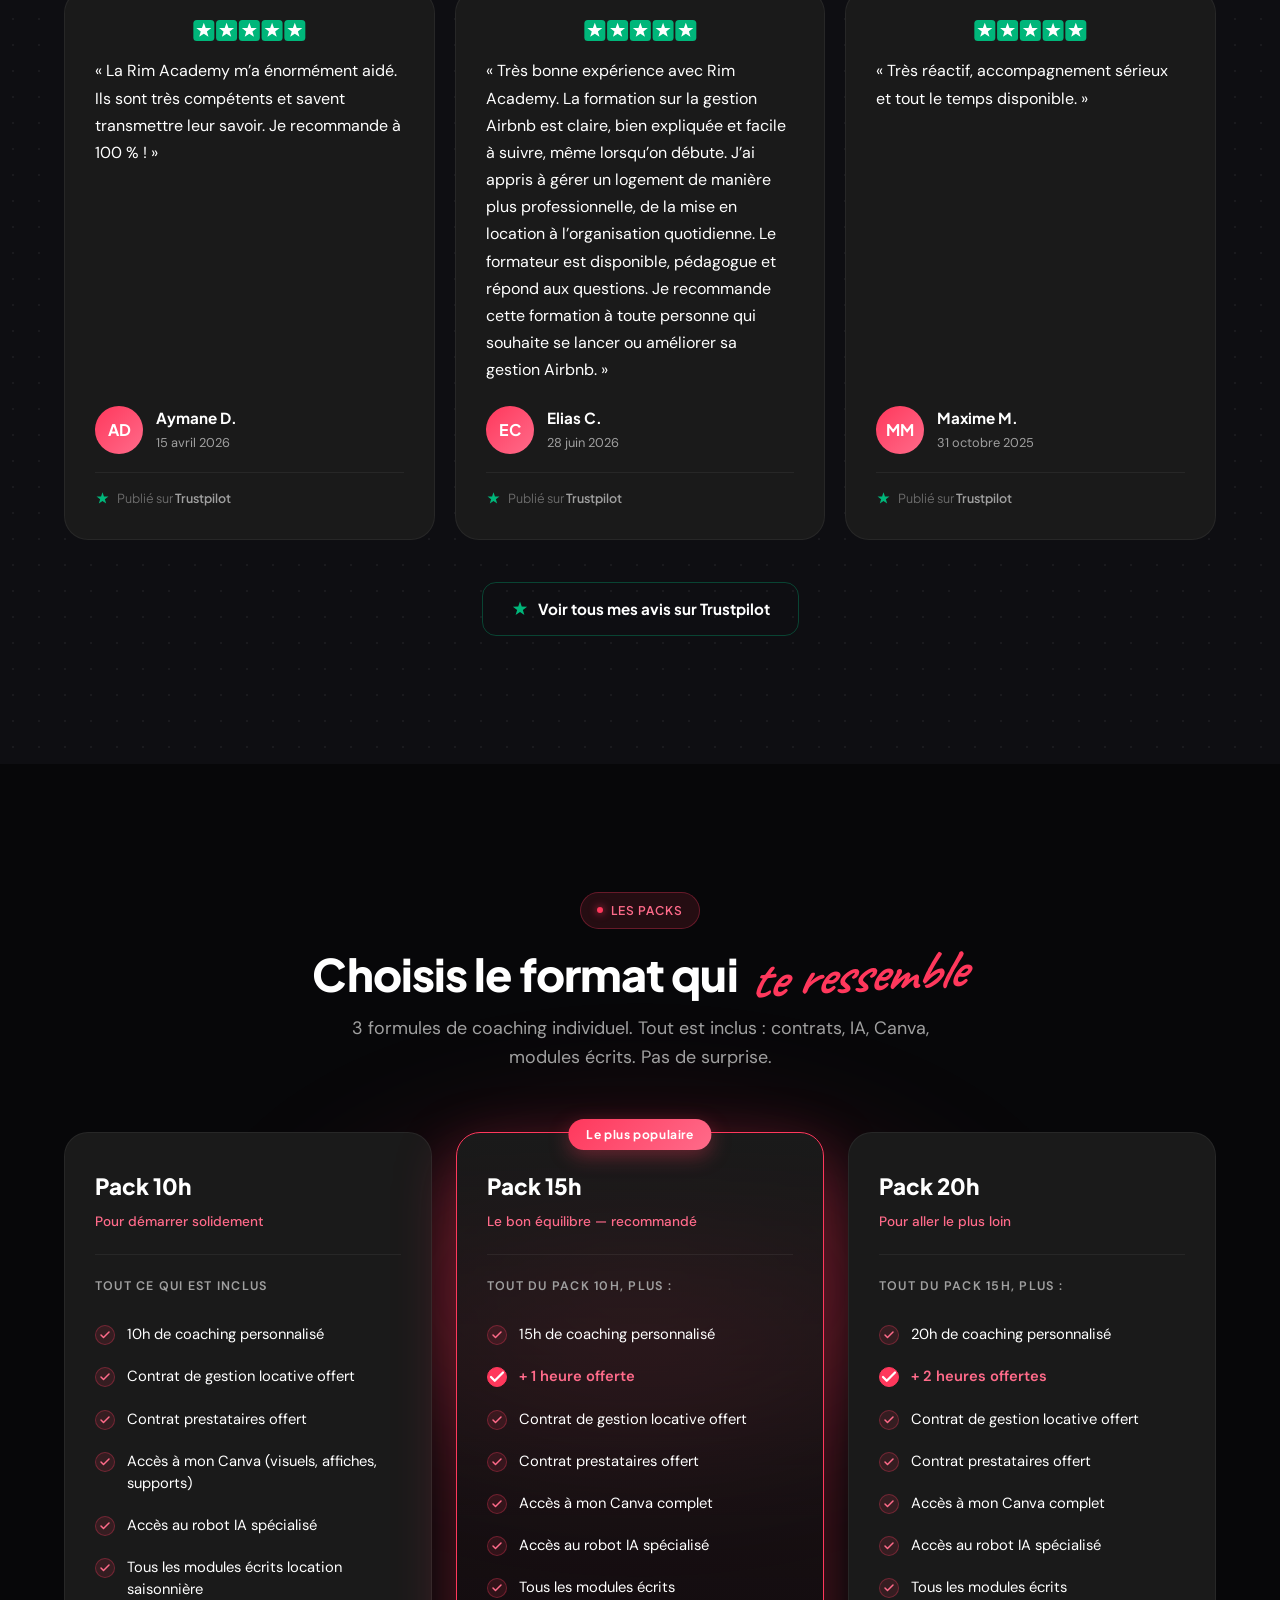
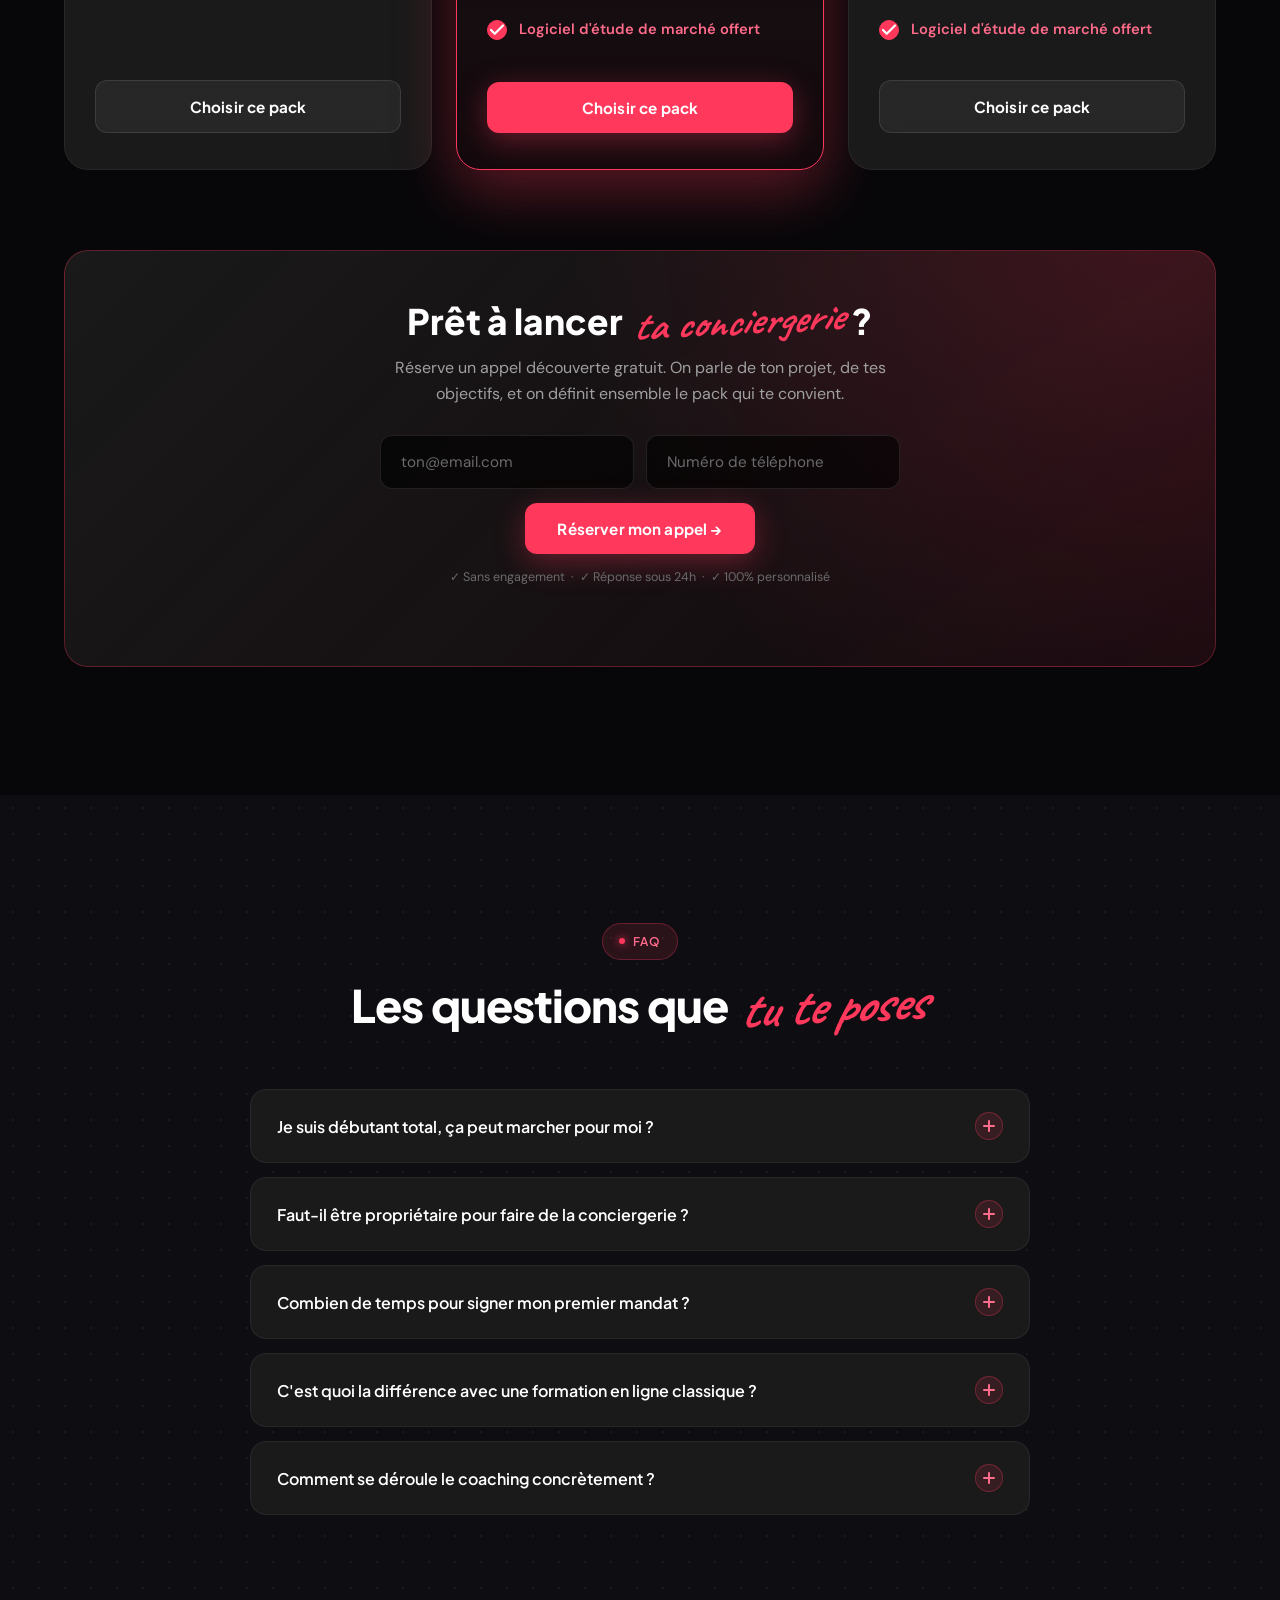
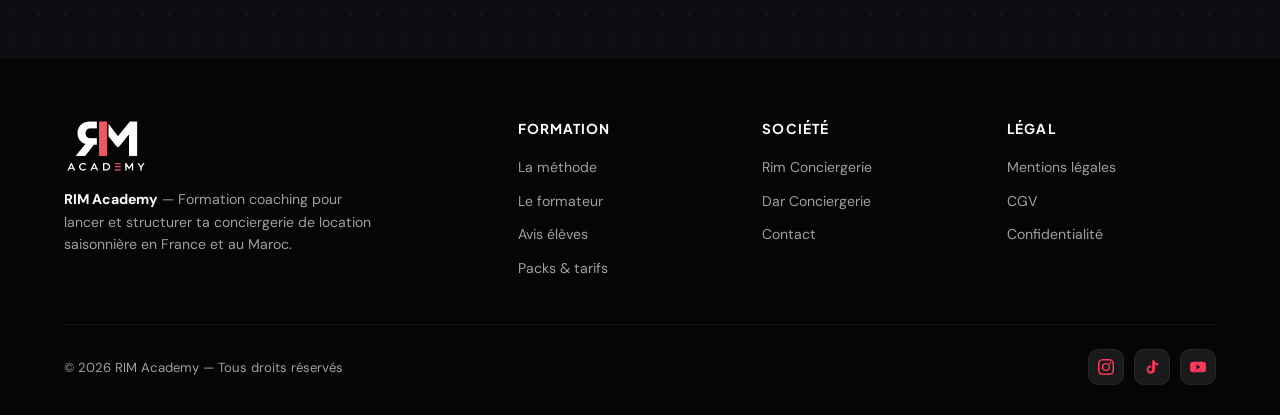
==== commit a4a5df1c: "Add files via upload" ====
--- a/index.html
+++ b/index.html
@@ -25,19 +25,20 @@
 <meta property="og:locale" content="fr_FR" />
 <meta property="og:title" content="Génère des revenus avec la conciergerie Airbnb sans être propriétaire" />
 <meta property="og:description" content="Formation coaching individuelle par Nassim RIM. Lance ta conciergerie Airbnb de A à Z : méthode, prospection, automatisation, IA, upsells. Appel découverte gratuit." />
-<meta property="og:image" content="og-image.jpg" />
+<meta property="og:url" content="https://www.rim-academy.fr/" />
+<meta property="og:image" content="https://www.rim-academy.fr/og-image.jpg" />
 <meta property="og:image:width" content="1200" />
 <meta property="og:image:height" content="630" />
-<meta property="og:image:alt" content="Rim Conciergerie — Formation Coaching Airbnb par Nassim RIM" />
+<meta property="og:image:alt" content="RIM Academy — Formation Coaching Conciergerie Airbnb par Nassim RIM" />
 
 <!-- Twitter / X -->
 <meta name="twitter:card" content="summary_large_image" />
 <meta name="twitter:title" content="Génère des revenus avec la conciergerie Airbnb sans être propriétaire" />
 <meta name="twitter:description" content="Formation coaching individuelle par Nassim RIM. Lance ta conciergerie Airbnb de A à Z. Appel découverte gratuit." />
-<meta name="twitter:image" content="og-image.jpg" />
-
-<!-- Canonical (à mettre à jour avec ton vrai domaine une fois en ligne) -->
-<link rel="canonical" href="https://rim-academy.fr/" />
+<meta name="twitter:image" content="https://www.rim-academy.fr/og-image.jpg" />
+
+<!-- Canonical -->
+<link rel="canonical" href="https://www.rim-academy.fr/" />
 
 <!-- Favicons & PWA -->
 <link rel="icon" type="image/png" sizes="32x32" href="favicon-32.png" />
@@ -57,7 +58,7 @@
   "@graph": [
     {
       "@type": "ProfessionalService",
-      "@id": "https://rim-academy.fr/#business",
+      "@id": "https://www.rim-academy.fr/#business",
       "name": "RIM Academy",
       "alternateName": "RIM Academy - Formation Coaching Conciergerie",
       "description": "RIM Academy — Formation et coaching individuel pour lancer et structurer une conciergerie Airbnb sans être propriétaire. Méthode complète : prospection, mandats de gestion, opérations, automatisation, IA spécialisée. Par Nassim RIM, fondateur de Rim Conciergerie (France) et Dar Conciergerie (Maroc).",
@@ -76,7 +77,7 @@
         "Optimisation revenus locatifs"
       ],
       "slogan": "Génère des revenus avec la conciergerie Airbnb sans être propriétaire",
-      "url": "https://rim-academy.fr/",
+      "url": "https://www.rim-academy.fr/",
       "telephone": "+33613215237",
       "email": "rim.conciergerie@gmail.com",
       "founder": {
@@ -92,8 +93,8 @@
         "addressCountry": "FR"
       },
       "areaServed": ["FR", "MA"],
-      "image": "https://rim-academy.fr/assets/og-image.jpg",
-      "logo": "https://rim-academy.fr/assets/logo.png",
+      "image": "https://www.rim-academy.fr/og-image.jpg",
+      "logo": "https://www.rim-academy.fr/logo.png",
       "sameAs": [
         "https://www.instagram.com/rim.conciergerie",
         "https://www.tiktok.com/@rim.conciergerie",
@@ -109,7 +110,7 @@
     {
       "@type": "Service",
       "name": "Coaching Conciergerie Airbnb",
-      "provider": { "@id": "https://rim-academy.fr/#business" },
+      "provider": { "@id": "https://www.rim-academy.fr/#business" },
       "serviceType": "Coaching individuel",
       "description": "Coaching personnalisé en visioconférence pour lancer une activité de conciergerie en location saisonnière (Airbnb, Booking, Abritel). 3 packs disponibles : 10h, 15h, 20h. Méthode A à Z : statut juridique, prospection propriétaires, signature de mandats, mise en ligne, opérations, automatisation, intelligence artificielle, optimisation pricing.",
       "audience": {
@@ -187,6 +188,9 @@
   --accent-glow:rgba(255,56,92,.35);
   --accent-soft:rgba(255,56,92,.12);
   --b-subtle:rgba(255,255,255,.06);
+  --tp:#00B67A;
+  --tp-soft:rgba(0,182,122,.12);
+  --tp-border:rgba(0,182,122,.32);
   --b-medium:rgba(255,255,255,.1);
   --b-accent:rgba(255,56,92,.3);
   --f-display:"Plus Jakarta Sans",sans-serif;
@@ -790,43 +794,72 @@
   background-image:radial-gradient(circle, rgba(255,255,255,0.05) 1px, transparent 1.2px);
   background-size:26px 26px;
 }
+/* Barre de confiance Trustpilot */
+.tp-trustbar{
+  display:flex;align-items:center;justify-content:center;flex-wrap:wrap;gap:13px 20px;
+  width:fit-content;max-width:100%;margin:30px auto 0;
+  background:var(--bg-card);border:1px solid var(--tp-border);border-radius:100px;
+  padding:13px 24px;text-decoration:none;transition:var(--tr);
+}
+.tp-trustbar:hover{border-color:var(--tp);box-shadow:0 8px 30px rgba(0,182,122,.16)}
+.tp-logo{display:inline-flex;align-items:center;gap:7px}
+.tp-logo svg{width:19px;height:19px}
+.tp-logo span{font-family:var(--f-display);font-weight:700;font-size:1rem;color:var(--txt);letter-spacing:-.01em}
+.tp-sep{width:1px;height:18px;background:var(--b-subtle)}
+.tp-score{font-family:var(--f-display);font-size:.9rem;color:var(--txt-2)}
+.tp-score b{color:var(--txt)}
+.tp-go{font-family:var(--f-display);font-weight:600;font-size:.86rem;color:var(--tp);display:inline-flex;align-items:center;gap:5px}
+.tp-stars{height:21px;width:auto;display:block}
 .test-grid{
   display:grid;
   grid-template-columns:1fr;
   gap:20px;
-  margin-top:50px;
+  margin-top:48px;
 }
 .test-card{
-  padding:30px;
-  background:var(--bg-card);
-  border:1px solid var(--b-subtle);
-  border-radius:var(--r-lg);
-  transition:var(--tr);
-  position:relative;
+  display:flex;flex-direction:column;
+  padding:30px;background:var(--bg-card);
+  border:1px solid var(--b-subtle);border-radius:var(--r-lg);
+  text-decoration:none;color:inherit;
+  transition:var(--tr);position:relative;
 }
 .test-card:hover{
   transform:translateY(-6px);
-  border-color:var(--b-accent);
-  box-shadow:0 16px 40px rgba(0,0,0,.4);
-}
-.test-stars{
-  color:#FFB627;font-size:1rem;
-  letter-spacing:2px;margin-bottom:16px;
-}
+  border-color:var(--tp-border);
+  box-shadow:0 16px 40px rgba(0,0,0,.45);
+}
+.test-stars{margin-bottom:16px}
 .test-quote{
   font-size:1rem;line-height:1.7;
-  color:var(--txt);margin-bottom:24px;
-}
-.test-author{display:flex;gap:14px;align-items:center}
+  color:var(--txt);margin-bottom:22px;flex:1;
+}
+.test-author{display:flex;gap:13px;align-items:center;margin-bottom:18px}
 .test-avatar{
-  width:48px;height:48px;border-radius:50%;
+  width:48px;height:48px;border-radius:50%;flex-shrink:0;
   background:linear-gradient(135deg,var(--accent),var(--accent-light));
   display:flex;align-items:center;justify-content:center;
   font-family:var(--f-display);font-weight:700;
   font-size:1rem;color:#fff;
 }
 .test-name{font-family:var(--f-display);font-weight:700;font-size:.95rem}
-.test-role{font-size:.8rem;color:var(--txt-2)}
+.test-role{font-size:.8rem;color:var(--txt-2);margin-top:2px}
+.tp-badge{
+  display:flex;align-items:center;gap:7px;
+  padding-top:16px;border-top:1px solid var(--b-subtle);
+  font-family:var(--f-display);font-size:.78rem;color:var(--txt-3);
+}
+.tp-badge svg{width:15px;height:15px;flex-shrink:0}
+.tp-badge b{color:var(--txt-2);font-weight:600}
+.reviews-cta{text-align:center;margin-top:42px}
+.reviews-cta-btn{
+  display:inline-flex;align-items:center;gap:9px;
+  font-family:var(--f-display);font-weight:700;font-size:.95rem;
+  color:var(--txt);text-decoration:none;
+  padding:14px 28px;border:1px solid var(--tp-border);border-radius:14px;transition:var(--tr);
+}
+.reviews-cta-btn svg{width:18px;height:18px}
+.reviews-cta-btn:hover{background:var(--tp-soft);border-color:var(--tp);transform:translateY(-2px)}
+@media (max-width:520px){.tp-trustbar{border-radius:18px;padding:13px 16px}.tp-sep{display:none}.tp-go{display:none}}
 
 .pricing-section{
   background:var(--bg);
@@ -2069,7 +2102,7 @@
           <div class="video-wrap" id="videoWrap" onclick="loadVideo()" role="button" tabindex="0" aria-label="Lire la vidéo">
             <picture>
       <source srcset="video-thumb-mobile.webp 680w, video-thumb.webp 1280w" sizes="(max-width:767px) 680px, 1280px" type="image/webp" />
-      <img class="video-thumb" src="video-thumb.jpg" alt="Présentation Rim Conciergerie - Nassim RIM" width="1280" height="720" loading="lazy" />
+      <img class="video-thumb" src="video-thumb.jpg" alt="Présentation RIM Academy - Nassim RIM" width="1280" height="720" loading="eager" fetchpriority="high" decoding="async" />
     </picture>
             <div class="video-play" aria-hidden="true"></div>
           </div>
@@ -2243,43 +2276,58 @@
     <div class="section-head reveal">
       <span class="eyebrow">Ils l'ont fait</span>
       <h2 class="section-title">Ce qu'en disent <span class="script">mes élèves</span></h2>
-      <p class="section-subtitle">Vrais retours, vrais résultats. Des reconversions concrètes après quelques semaines d'accompagnement.</p>
+      <p class="section-subtitle">De vrais avis laissés par mes élèves sur Trustpilot. Clique sur un avis pour le consulter directement sur Trustpilot.</p>
+
+      <a class="tp-trustbar reveal" href="https://fr.trustpilot.com/review/rim-academy.fr" target="_blank" rel="noopener" aria-label="Voir tous les avis sur Trustpilot">
+        <span class="tp-logo"><svg viewBox="0 0 24 24" xmlns="http://www.w3.org/2000/svg" aria-hidden="true"><path d="M12 2L14.35 8.76 21.51 8.91 15.8 13.24 17.88 20.09 12 16 6.12 20.09 8.2 13.24 2.49 8.91 9.65 8.76Z" fill="#00B67A"/></svg><span>Trustpilot</span></span>
+        <span class="tp-sep"></span>
+        <svg class="tp-stars" viewBox="0 0 128 24" xmlns="http://www.w3.org/2000/svg" aria-hidden="true"><g><rect width="24" height="24" rx="4" fill="#00B67A"/><path d="M12 3L14.17 9.01 20.56 9.22 15.52 13.14 17.29 19.28 12 15.7 6.71 19.28 8.48 13.14 3.44 9.22 9.83 9.01Z" fill="#fff"/></g><g transform="translate(26)"><rect width="24" height="24" rx="4" fill="#00B67A"/><path d="M12 3L14.17 9.01 20.56 9.22 15.52 13.14 17.29 19.28 12 15.7 6.71 19.28 8.48 13.14 3.44 9.22 9.83 9.01Z" fill="#fff"/></g><g transform="translate(52)"><rect width="24" height="24" rx="4" fill="#00B67A"/><path d="M12 3L14.17 9.01 20.56 9.22 15.52 13.14 17.29 19.28 12 15.7 6.71 19.28 8.48 13.14 3.44 9.22 9.83 9.01Z" fill="#fff"/></g><g transform="translate(78)"><rect width="24" height="24" rx="4" fill="#00B67A"/><path d="M12 3L14.17 9.01 20.56 9.22 15.52 13.14 17.29 19.28 12 15.7 6.71 19.28 8.48 13.14 3.44 9.22 9.83 9.01Z" fill="#fff"/></g><g transform="translate(104)"><rect width="24" height="24" rx="4" fill="#00B67A"/><path d="M12 3L14.17 9.01 20.56 9.22 15.52 13.14 17.29 19.28 12 15.7 6.71 19.28 8.48 13.14 3.44 9.22 9.83 9.01Z" fill="#fff"/></g></svg>
+        <span class="tp-score"><b>Excellent</b> · 5,0 / 5 · 3 avis</span>
+        <span class="tp-go">Voir les avis <svg width="14" height="14" viewBox="0 0 24 24" fill="none" stroke="currentColor" stroke-width="2.4" stroke-linecap="round" stroke-linejoin="round"><path d="M5 12h14M13 6l6 6-6 6"/></svg></span>
+      </a>
     </div>
 
     <div class="test-grid">
-      <article class="test-card reveal">
-        <div class="test-stars">★★★★★</div>
-        <p class="test-quote">"En 2 mois j'avais signé 3 mandats. Nassim m'a évité 6 mois de tâtonnement. Les contrats fournis sont en or."</p>
+      <a class="test-card reveal" href="https://fr.trustpilot.com/reviews/6a4194959b2ef44e66c2e8ec" target="_blank" rel="noopener">
+        <svg class="tp-stars test-stars" viewBox="0 0 128 24" xmlns="http://www.w3.org/2000/svg" aria-hidden="true"><g><rect width="24" height="24" rx="4" fill="#00B67A"/><path d="M12 3L14.17 9.01 20.56 9.22 15.52 13.14 17.29 19.28 12 15.7 6.71 19.28 8.48 13.14 3.44 9.22 9.83 9.01Z" fill="#fff"/></g><g transform="translate(26)"><rect width="24" height="24" rx="4" fill="#00B67A"/><path d="M12 3L14.17 9.01 20.56 9.22 15.52 13.14 17.29 19.28 12 15.7 6.71 19.28 8.48 13.14 3.44 9.22 9.83 9.01Z" fill="#fff"/></g><g transform="translate(52)"><rect width="24" height="24" rx="4" fill="#00B67A"/><path d="M12 3L14.17 9.01 20.56 9.22 15.52 13.14 17.29 19.28 12 15.7 6.71 19.28 8.48 13.14 3.44 9.22 9.83 9.01Z" fill="#fff"/></g><g transform="translate(78)"><rect width="24" height="24" rx="4" fill="#00B67A"/><path d="M12 3L14.17 9.01 20.56 9.22 15.52 13.14 17.29 19.28 12 15.7 6.71 19.28 8.48 13.14 3.44 9.22 9.83 9.01Z" fill="#fff"/></g><g transform="translate(104)"><rect width="24" height="24" rx="4" fill="#00B67A"/><path d="M12 3L14.17 9.01 20.56 9.22 15.52 13.14 17.29 19.28 12 15.7 6.71 19.28 8.48 13.14 3.44 9.22 9.83 9.01Z" fill="#fff"/></g></svg>
+        <p class="test-quote">« La Rim Academy m’a énormément aidé. Ils sont très compétents et savent transmettre leur savoir. Je recommande à 100 % ! »</p>
         <div class="test-author">
-          <div class="test-avatar">SL</div>
+          <div class="test-avatar">AD</div>
           <div>
-            <div class="test-name">Sofiane L.</div>
-            <div class="test-role">Lancé en Île-de-France</div>
+            <div class="test-name">Aymane D.</div>
+            <div class="test-role">15 avril 2026</div>
           </div>
         </div>
-      </article>
-      <article class="test-card reveal">
-        <div class="test-stars">★★★★★</div>
-        <p class="test-quote">"L'accès à l'IA et au Canva change tout. Je gère mes voyageurs en 15 min/jour, comme une vraie conciergerie pro."</p>
+        <div class="tp-badge"><svg viewBox="0 0 24 24" xmlns="http://www.w3.org/2000/svg" aria-hidden="true"><path d="M12 2L14.35 8.76 21.51 8.91 15.8 13.24 17.88 20.09 12 16 6.12 20.09 8.2 13.24 2.49 8.91 9.65 8.76Z" fill="#00B67A"/></svg><span>Publié sur <b>Trustpilot</b></span></div>
+      </a>
+      <a class="test-card reveal" href="https://fr.trustpilot.com/reviews/6a417df40d054c72d2f53379" target="_blank" rel="noopener">
+        <svg class="tp-stars test-stars" viewBox="0 0 128 24" xmlns="http://www.w3.org/2000/svg" aria-hidden="true"><g><rect width="24" height="24" rx="4" fill="#00B67A"/><path d="M12 3L14.17 9.01 20.56 9.22 15.52 13.14 17.29 19.28 12 15.7 6.71 19.28 8.48 13.14 3.44 9.22 9.83 9.01Z" fill="#fff"/></g><g transform="translate(26)"><rect width="24" height="24" rx="4" fill="#00B67A"/><path d="M12 3L14.17 9.01 20.56 9.22 15.52 13.14 17.29 19.28 12 15.7 6.71 19.28 8.48 13.14 3.44 9.22 9.83 9.01Z" fill="#fff"/></g><g transform="translate(52)"><rect width="24" height="24" rx="4" fill="#00B67A"/><path d="M12 3L14.17 9.01 20.56 9.22 15.52 13.14 17.29 19.28 12 15.7 6.71 19.28 8.48 13.14 3.44 9.22 9.83 9.01Z" fill="#fff"/></g><g transform="translate(78)"><rect width="24" height="24" rx="4" fill="#00B67A"/><path d="M12 3L14.17 9.01 20.56 9.22 15.52 13.14 17.29 19.28 12 15.7 6.71 19.28 8.48 13.14 3.44 9.22 9.83 9.01Z" fill="#fff"/></g><g transform="translate(104)"><rect width="24" height="24" rx="4" fill="#00B67A"/><path d="M12 3L14.17 9.01 20.56 9.22 15.52 13.14 17.29 19.28 12 15.7 6.71 19.28 8.48 13.14 3.44 9.22 9.83 9.01Z" fill="#fff"/></g></svg>
+        <p class="test-quote">« Très bonne expérience avec Rim Academy. La formation sur la gestion Airbnb est claire, bien expliquée et facile à suivre, même lorsqu’on débute. J’ai appris à gérer un logement de manière plus professionnelle, de la mise en location à l’organisation quotidienne. Le formateur est disponible, pédagogue et répond aux questions. Je recommande cette formation à toute personne qui souhaite se lancer ou améliorer sa gestion Airbnb. »</p>
         <div class="test-author">
-          <div class="test-avatar">KM</div>
+          <div class="test-avatar">EC</div>
           <div>
-            <div class="test-name">Karim M.</div>
-            <div class="test-role">Reconversion salarié</div>
+            <div class="test-name">Elias C.</div>
+            <div class="test-role">28 juin 2026</div>
           </div>
         </div>
-      </article>
-      <article class="test-card reveal">
-        <div class="test-stars">★★★★★</div>
-        <p class="test-quote">"J'ai testé 2 formations en ligne avant. Aucune comparaison : ici c'est du sur-mesure, on bosse vraiment ton projet."</p>
+        <div class="tp-badge"><svg viewBox="0 0 24 24" xmlns="http://www.w3.org/2000/svg" aria-hidden="true"><path d="M12 2L14.35 8.76 21.51 8.91 15.8 13.24 17.88 20.09 12 16 6.12 20.09 8.2 13.24 2.49 8.91 9.65 8.76Z" fill="#00B67A"/></svg><span>Publié sur <b>Trustpilot</b></span></div>
+      </a>
+      <a class="test-card reveal" href="https://fr.trustpilot.com/reviews/6a41793683b663a814b5569f" target="_blank" rel="noopener">
+        <svg class="tp-stars test-stars" viewBox="0 0 128 24" xmlns="http://www.w3.org/2000/svg" aria-hidden="true"><g><rect width="24" height="24" rx="4" fill="#00B67A"/><path d="M12 3L14.17 9.01 20.56 9.22 15.52 13.14 17.29 19.28 12 15.7 6.71 19.28 8.48 13.14 3.44 9.22 9.83 9.01Z" fill="#fff"/></g><g transform="translate(26)"><rect width="24" height="24" rx="4" fill="#00B67A"/><path d="M12 3L14.17 9.01 20.56 9.22 15.52 13.14 17.29 19.28 12 15.7 6.71 19.28 8.48 13.14 3.44 9.22 9.83 9.01Z" fill="#fff"/></g><g transform="translate(52)"><rect width="24" height="24" rx="4" fill="#00B67A"/><path d="M12 3L14.17 9.01 20.56 9.22 15.52 13.14 17.29 19.28 12 15.7 6.71 19.28 8.48 13.14 3.44 9.22 9.83 9.01Z" fill="#fff"/></g><g transform="translate(78)"><rect width="24" height="24" rx="4" fill="#00B67A"/><path d="M12 3L14.17 9.01 20.56 9.22 15.52 13.14 17.29 19.28 12 15.7 6.71 19.28 8.48 13.14 3.44 9.22 9.83 9.01Z" fill="#fff"/></g><g transform="translate(104)"><rect width="24" height="24" rx="4" fill="#00B67A"/><path d="M12 3L14.17 9.01 20.56 9.22 15.52 13.14 17.29 19.28 12 15.7 6.71 19.28 8.48 13.14 3.44 9.22 9.83 9.01Z" fill="#fff"/></g></svg>
+        <p class="test-quote">« Très réactif, accompagnement sérieux et tout le temps disponible. »</p>
         <div class="test-author">
-          <div class="test-avatar">EM</div>
+          <div class="test-avatar">MM</div>
           <div>
-            <div class="test-name">Emma D.</div>
-            <div class="test-role">Conciergerie débutante</div>
+            <div class="test-name">Maxime M.</div>
+            <div class="test-role">31 octobre 2025</div>
           </div>
         </div>
-      </article>
+        <div class="tp-badge"><svg viewBox="0 0 24 24" xmlns="http://www.w3.org/2000/svg" aria-hidden="true"><path d="M12 2L14.35 8.76 21.51 8.91 15.8 13.24 17.88 20.09 12 16 6.12 20.09 8.2 13.24 2.49 8.91 9.65 8.76Z" fill="#00B67A"/></svg><span>Publié sur <b>Trustpilot</b></span></div>
+      </a>
+    </div>
+
+    <div class="reviews-cta reveal">
+      <a class="reviews-cta-btn" href="https://fr.trustpilot.com/review/rim-academy.fr" target="_blank" rel="noopener"><svg viewBox="0 0 24 24" xmlns="http://www.w3.org/2000/svg" aria-hidden="true"><path d="M12 2L14.35 8.76 21.51 8.91 15.8 13.24 17.88 20.09 12 16 6.12 20.09 8.2 13.24 2.49 8.91 9.65 8.76Z" fill="#00B67A"/></svg> Voir tous mes avis sur Trustpilot</a>
     </div>
   </div>
 </section>
@@ -3172,7 +3220,7 @@
     setTimeout(() => {
       if(splash.parentNode) splash.parentNode.removeChild(splash);
     }, 800);
-  }, 1900);
+  }, 700);
 }
 
 // Initialiser modal + formulaires APRÈS que tout le DOM soit chargé
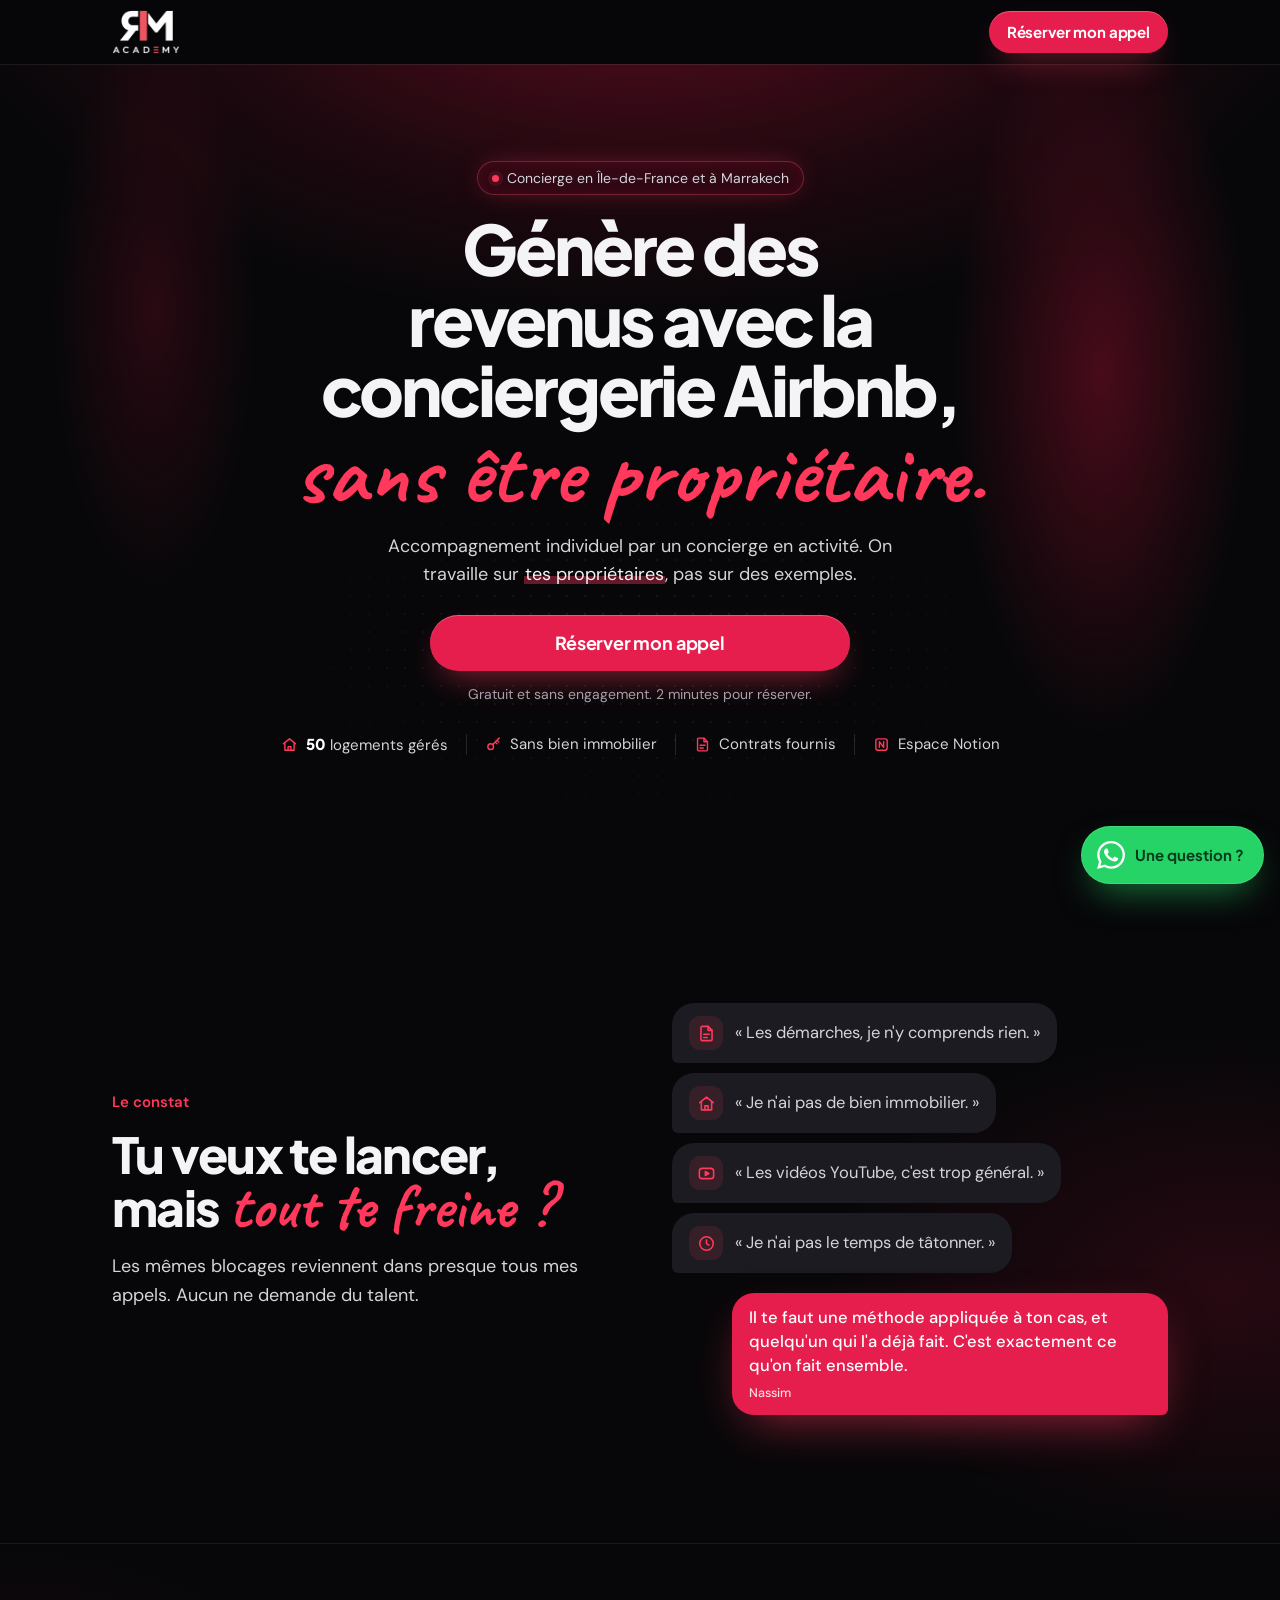
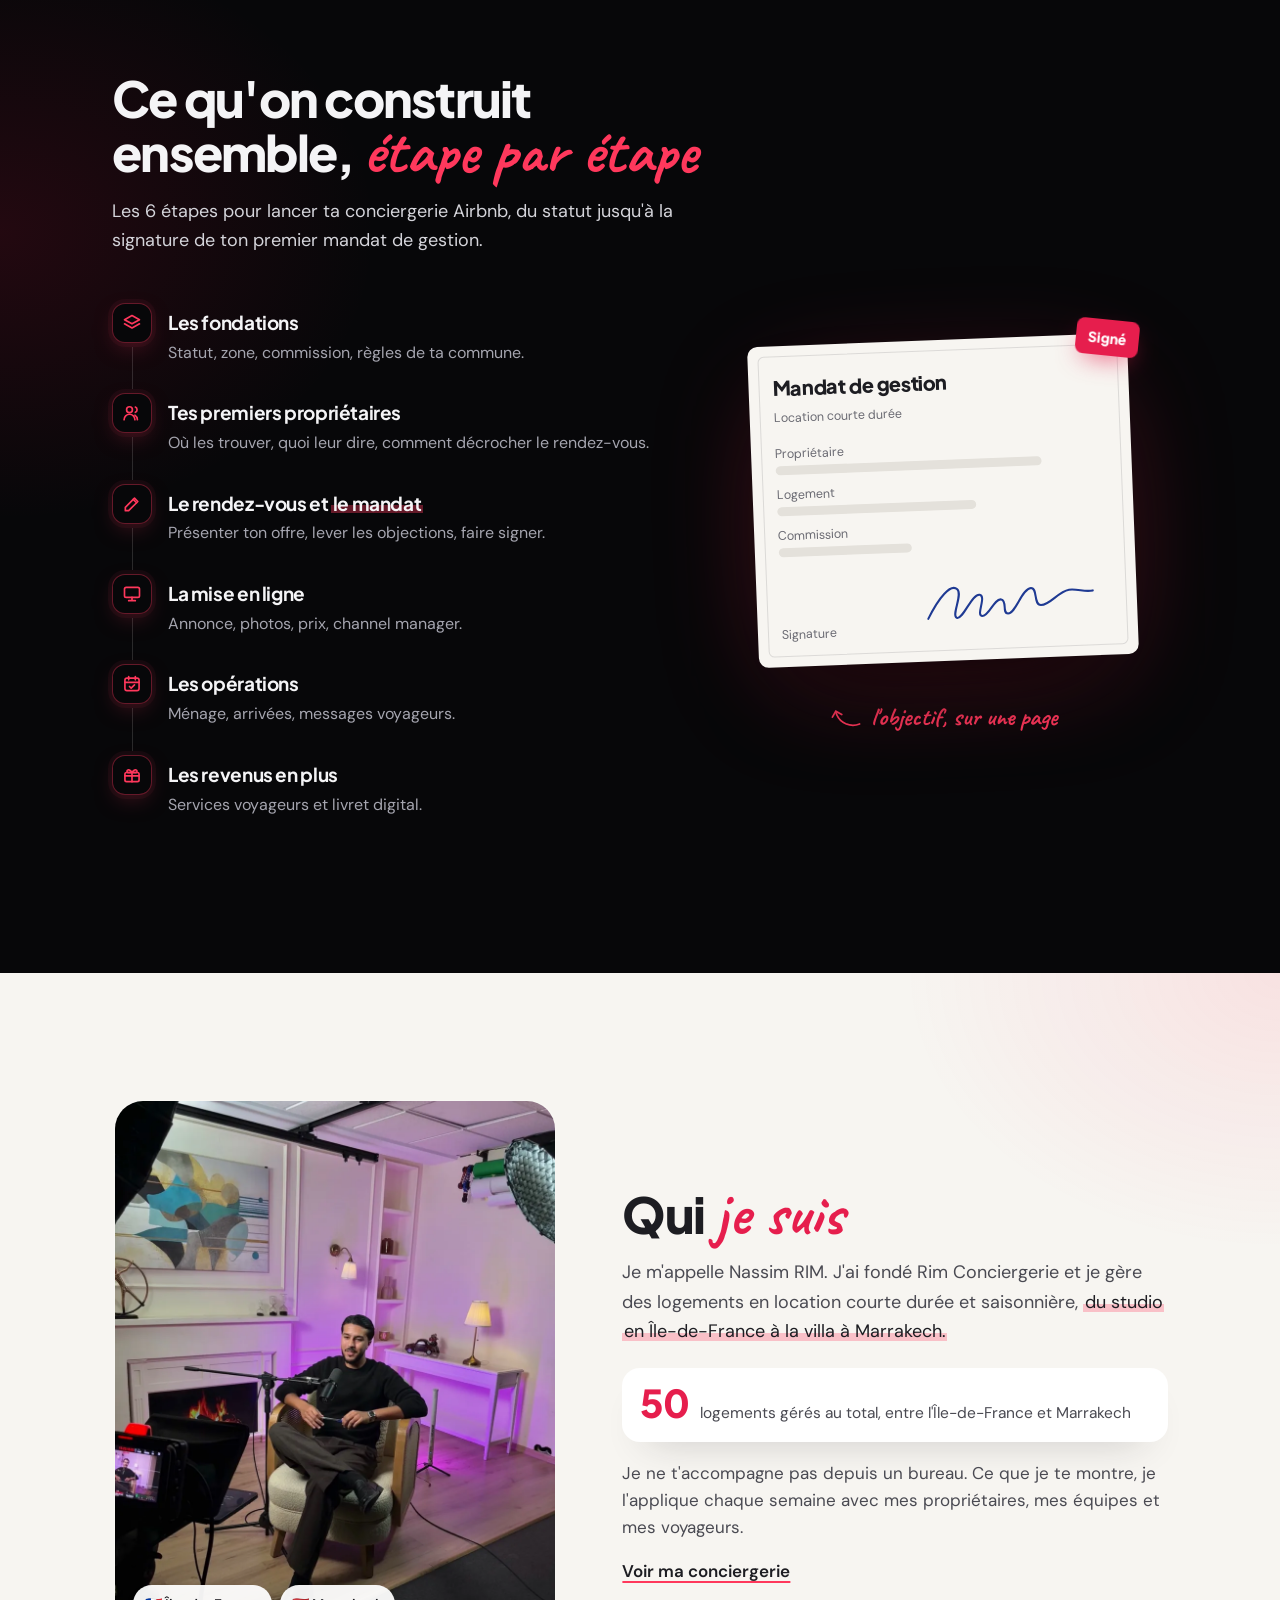
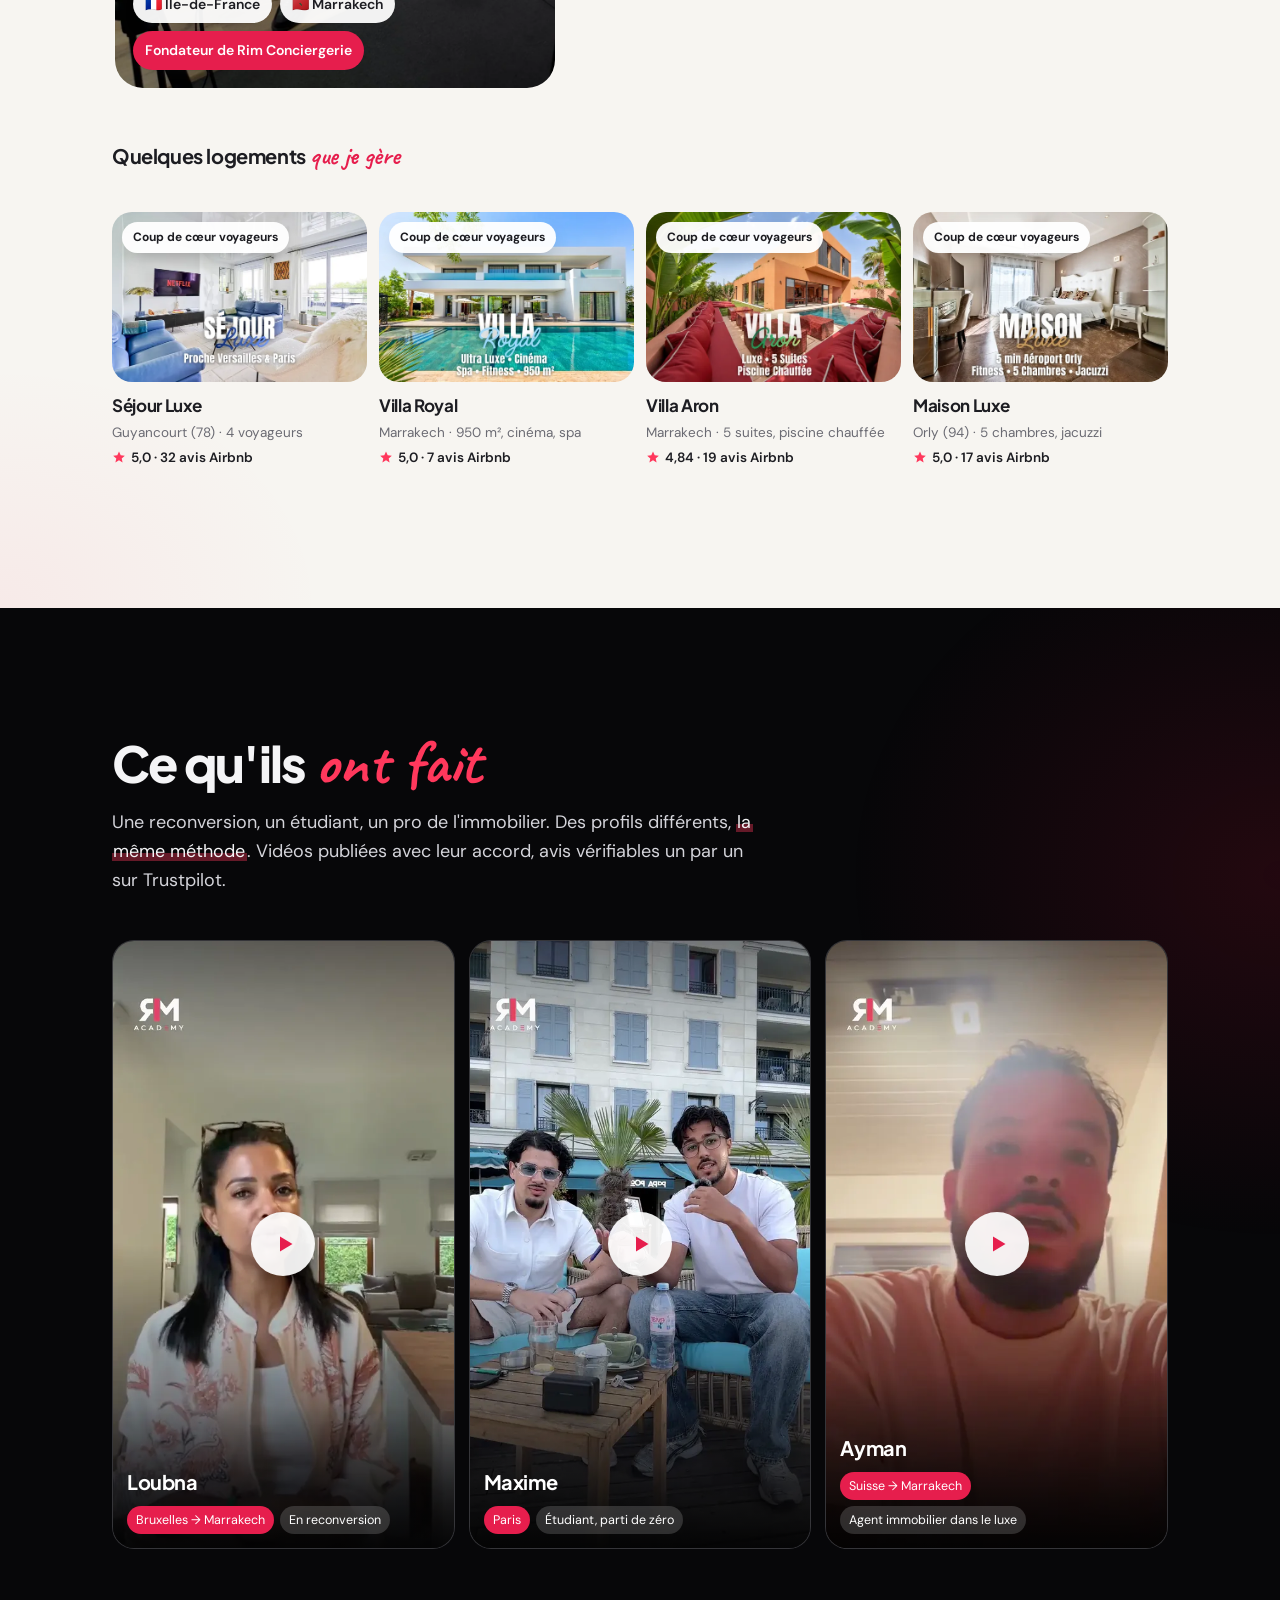
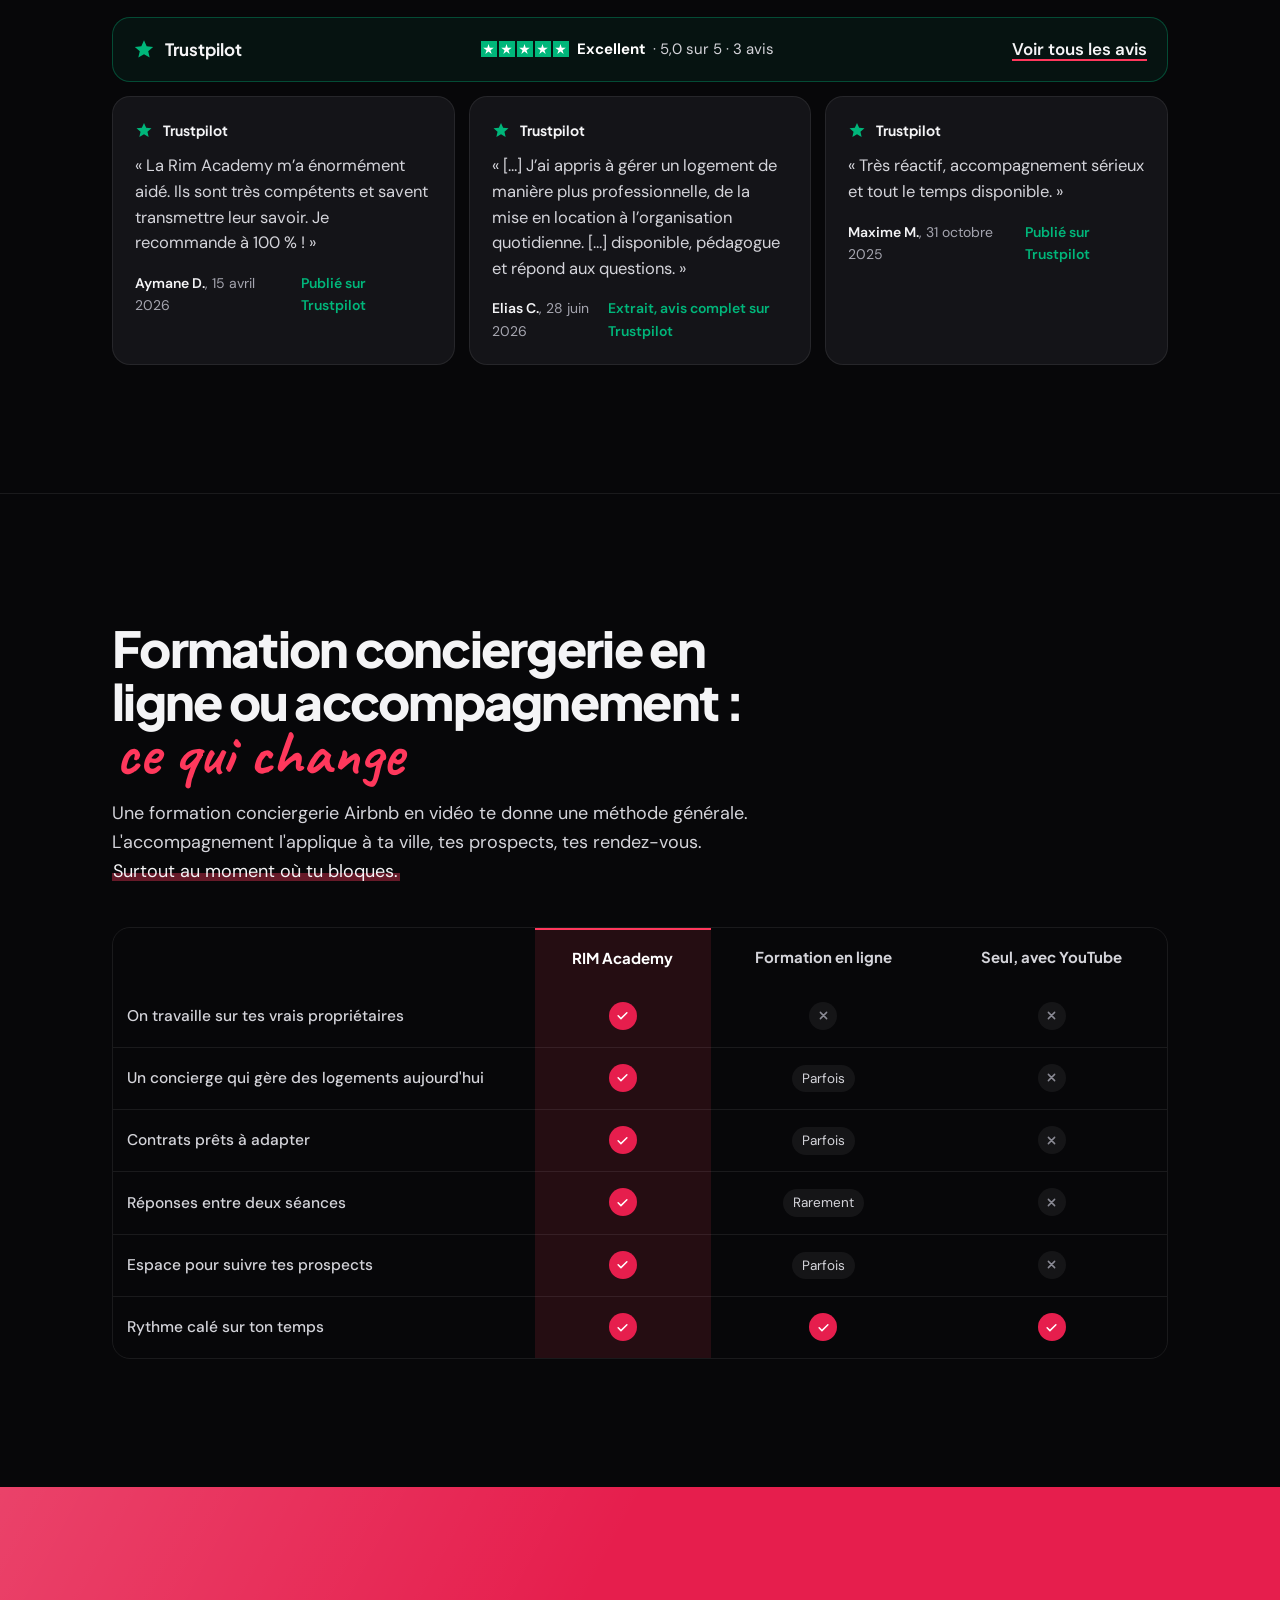
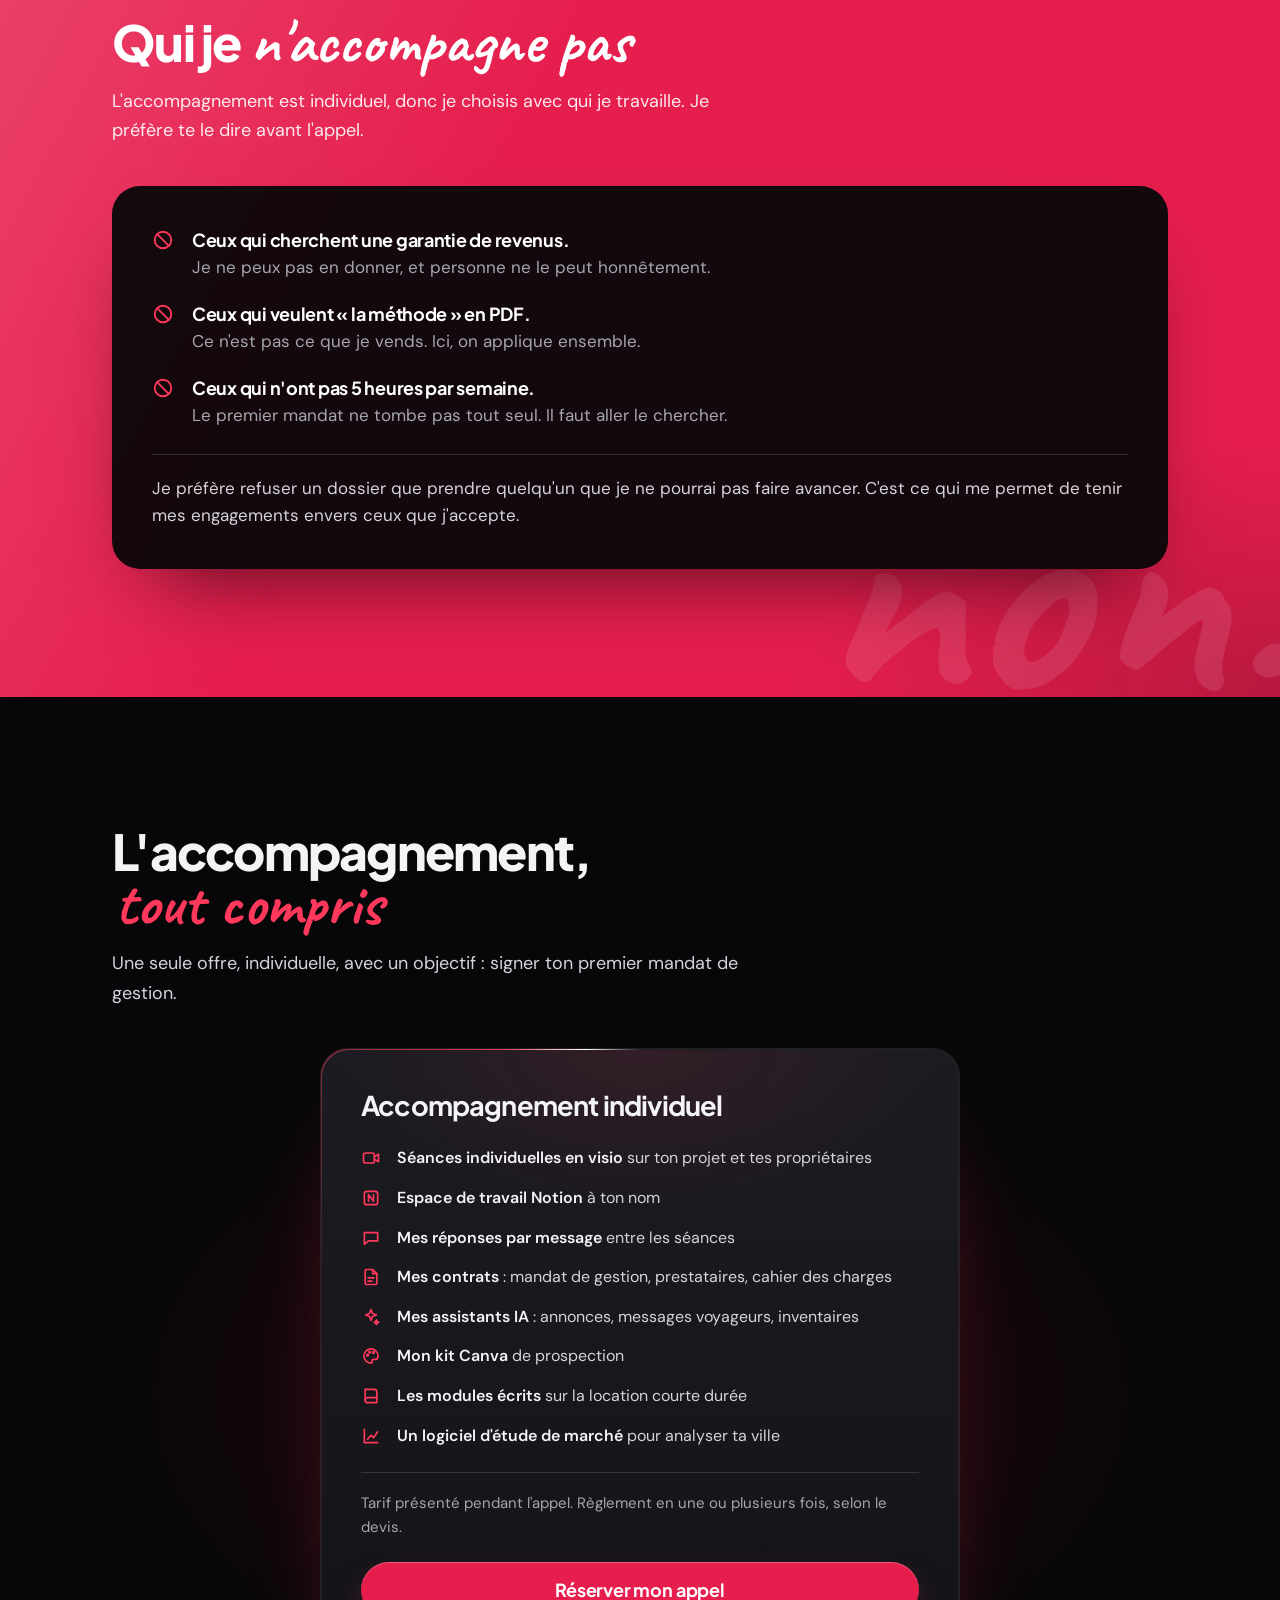
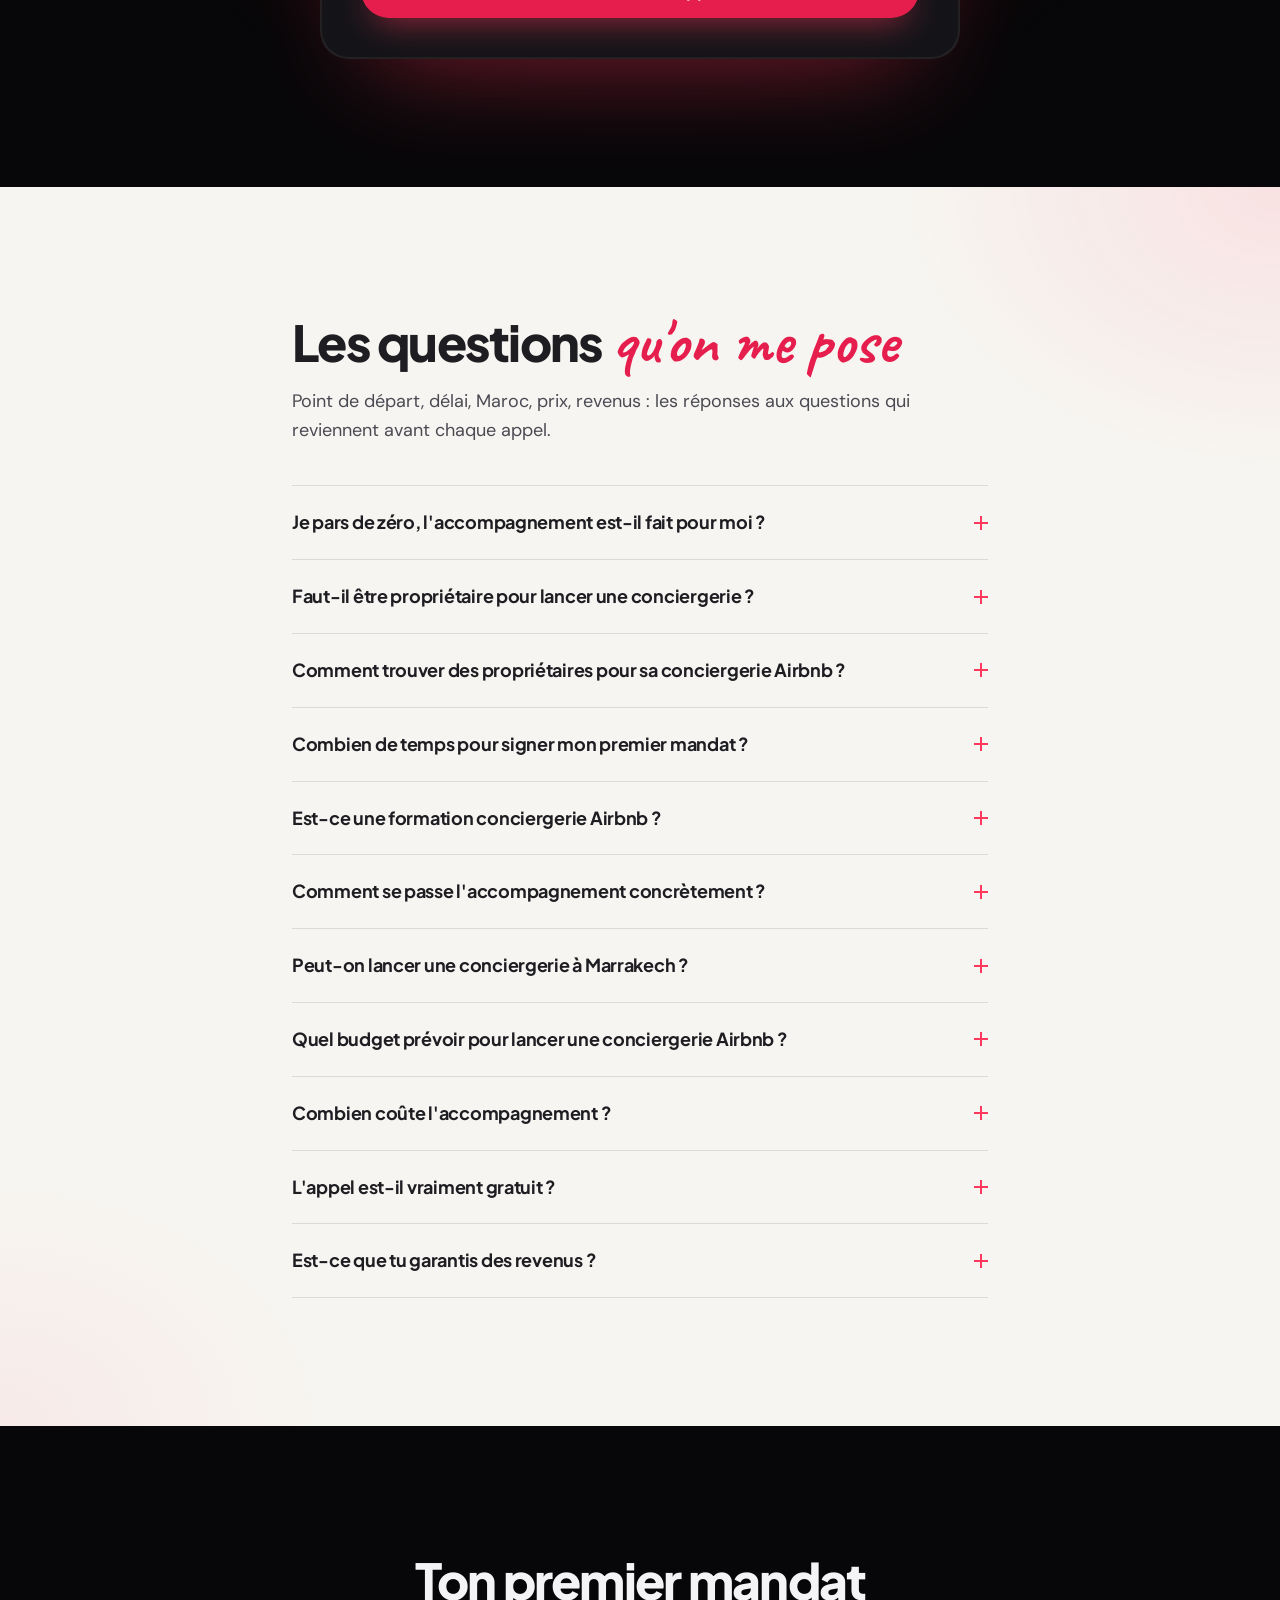
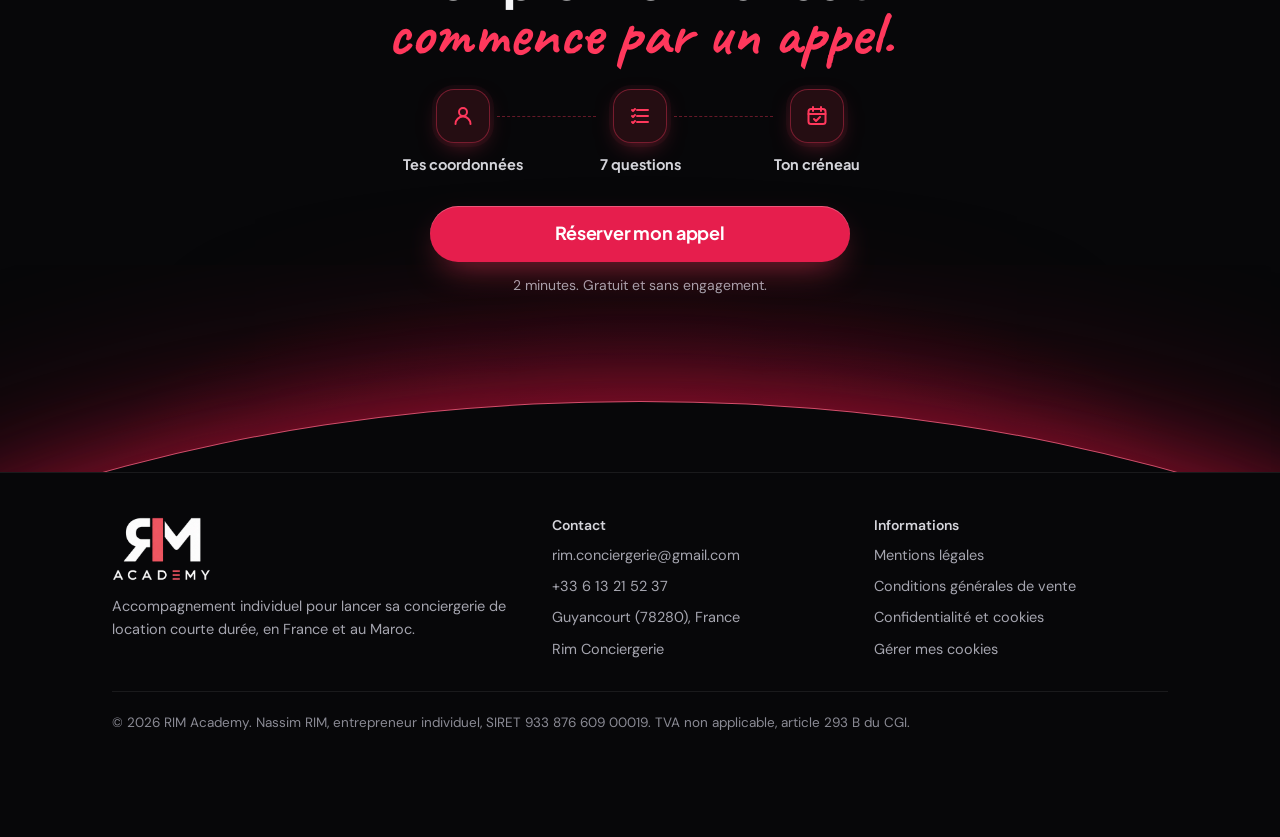
==== commit d24084d7: "Landing V2 sans vidéo" ====
--- a/index.html
+++ b/index.html
@@ -1,3262 +1,396 @@
 <!DOCTYPE html>
 <html lang="fr">
 <head>
-<meta charset="UTF-8" />
-<meta name="viewport" content="width=device-width, initial-scale=1.0" />
-<meta name="robots" content="index, follow" />
-<meta name="author" content="Nassim RIM" />
-<meta name="theme-color" content="#070709" />
-
-<title>Formation Conciergerie Airbnb - Coaching 1-to-1 | RIM Academy</title>
-<meta name="description" content="Formation et coaching individuel pour lancer ta conciergerie Airbnb sans être propriétaire. Méthode complète, contrats fournis, IA. Appel découverte gratuit." />
-<meta name="keywords" content="formation conciergerie Airbnb, coaching conciergerie Airbnb, devenir conciergerie Airbnb, lancer sa conciergerie Airbnb, formation gestion locative courte durée, comment ouvrir une conciergerie Airbnb, créer sa conciergerie sans bien immobilier, coaching conciergerie 1 to 1, formation conciergerie individuelle, conciergerie Airbnb débutant, mandat de gestion Airbnb formation, formation conciergerie Île-de-France, formation conciergerie 2026, conciergerie location saisonnière, accompagnement conciergerie, coach conciergerie, expert conciergerie Airbnb, méthode conciergerie Airbnb, business conciergerie, entrepreneur conciergerie, conciergerie sans propriétaire, gestion locative saisonnière formation, RIM Academy, Nassim RIM, Rim Conciergerie, Dar Conciergerie, formation Airbnb professionnelle, conciergerie Paris, conciergerie Île-de-France, conciergerie Yvelines, conciergerie Versailles" />
-<meta name="geo.region" content="FR-IDF" />
-<meta name="geo.placename" content="Guyancourt, Île-de-France" />
-<meta name="geo.position" content="48.7706;2.0716" />
-<meta name="ICBM" content="48.7706, 2.0716" />
-<meta name="rating" content="general" />
-<meta name="revisit-after" content="7 days" />
-<meta name="distribution" content="global" />
-<meta http-equiv="content-language" content="fr-FR" />
-
-<!-- Open Graph (Facebook, LinkedIn, WhatsApp) -->
-<meta property="og:type" content="website" />
-<meta property="og:site_name" content="RIM Academy" />
-<meta property="og:locale" content="fr_FR" />
-<meta property="og:title" content="Génère des revenus avec la conciergerie Airbnb sans être propriétaire" />
-<meta property="og:description" content="Formation coaching individuelle par Nassim RIM. Lance ta conciergerie Airbnb de A à Z : méthode, prospection, automatisation, IA, upsells. Appel découverte gratuit." />
-<meta property="og:url" content="https://www.rim-academy.fr/" />
-<meta property="og:image" content="https://www.rim-academy.fr/og-image.jpg" />
-<meta property="og:image:width" content="1200" />
-<meta property="og:image:height" content="630" />
-<meta property="og:image:alt" content="RIM Academy — Formation Coaching Conciergerie Airbnb par Nassim RIM" />
-
-<!-- Twitter / X -->
-<meta name="twitter:card" content="summary_large_image" />
-<meta name="twitter:title" content="Génère des revenus avec la conciergerie Airbnb sans être propriétaire" />
-<meta name="twitter:description" content="Formation coaching individuelle par Nassim RIM. Lance ta conciergerie Airbnb de A à Z. Appel découverte gratuit." />
-<meta name="twitter:image" content="https://www.rim-academy.fr/og-image.jpg" />
-
-<!-- Canonical -->
-<link rel="canonical" href="https://www.rim-academy.fr/" />
-
-<!-- Favicons & PWA -->
-<link rel="icon" type="image/png" sizes="32x32" href="favicon-32.png" />
-<link rel="apple-touch-icon" sizes="180x180" href="apple-touch-icon.png" />
-
-<!-- Fonts -->
-<link rel="preconnect" href="https://fonts.googleapis.com" />
-<link rel="preconnect" href="https://fonts.gstatic.com" crossorigin />
-<!-- Chargement non-bloquant des fonts (évite le render-blocking) -->
-<link rel="preload" href="https://fonts.googleapis.com/css2?family=Plus+Jakarta+Sans:wght@400;500;600;700;800&family=DM+Sans:wght@400;500;600&family=Caveat:wght@600;700&display=swap" as="style" onload="this.onload=null;this.rel='stylesheet'" />
-<noscript><link href="https://fonts.googleapis.com/css2?family=Plus+Jakarta+Sans:wght@400;500;600;700;800&family=DM+Sans:wght@400;500;600&family=Caveat:wght@600;700&display=swap" rel="stylesheet" /></noscript>
-
-<!-- Schema.org : LocalBusiness + Service + Person -->
-<script type="application/ld+json">
-{
-  "@context": "https://schema.org",
-  "@graph": [
-    {
-      "@type": "ProfessionalService",
-      "@id": "https://www.rim-academy.fr/#business",
-      "name": "RIM Academy",
-      "alternateName": "RIM Academy - Formation Coaching Conciergerie",
-      "description": "RIM Academy — Formation et coaching individuel pour lancer et structurer une conciergerie Airbnb sans être propriétaire. Méthode complète : prospection, mandats de gestion, opérations, automatisation, IA spécialisée. Par Nassim RIM, fondateur de Rim Conciergerie (France) et Dar Conciergerie (Maroc).",
-      "knowsAbout": [
-        "Conciergerie Airbnb",
-        "Location saisonnière",
-        "Gestion locative courte durée",
-        "Formation conciergerie",
-        "Coaching entrepreneurial",
-        "Mandat de gestion locative",
-        "Prospection propriétaires",
-        "Automatisation opérationnelle",
-        "Intelligence artificielle pour conciergerie",
-        "Pricing dynamique Airbnb",
-        "Réglementation location courte durée",
-        "Optimisation revenus locatifs"
-      ],
-      "slogan": "Génère des revenus avec la conciergerie Airbnb sans être propriétaire",
-      "url": "https://www.rim-academy.fr/",
-      "telephone": "+33613215237",
-      "email": "rim.conciergerie@gmail.com",
-      "founder": {
-        "@type": "Person",
-        "name": "Nassim RIM",
-        "jobTitle": "Fondateur • Rim Conciergerie & Dar Conciergerie"
-      },
-      "address": {
-        "@type": "PostalAddress",
-        "addressLocality": "Guyancourt",
-        "postalCode": "78280",
-        "addressRegion": "Île-de-France",
-        "addressCountry": "FR"
-      },
-      "areaServed": ["FR", "MA"],
-      "image": "https://www.rim-academy.fr/og-image.jpg",
-      "logo": "https://www.rim-academy.fr/logo.png",
-      "sameAs": [
-        "https://www.instagram.com/rim.conciergerie",
-        "https://www.tiktok.com/@rim.conciergerie",
-        "https://youtube.com/@rimconciergerie"
-      ],
-      "aggregateRating": {
-        "@type": "AggregateRating",
-        "ratingValue": "5",
-        "bestRating": "5",
-        "ratingCount": "6"
-      }
-    },
-    {
-      "@type": "Service",
-      "name": "Coaching Conciergerie Airbnb",
-      "provider": { "@id": "https://www.rim-academy.fr/#business" },
-      "serviceType": "Coaching individuel",
-      "description": "Coaching personnalisé en visioconférence pour lancer une activité de conciergerie en location saisonnière (Airbnb, Booking, Abritel). 3 packs disponibles : 10h, 15h, 20h. Méthode A à Z : statut juridique, prospection propriétaires, signature de mandats, mise en ligne, opérations, automatisation, intelligence artificielle, optimisation pricing.",
-      "audience": {
-        "@type": "Audience",
-        "audienceType": "Entrepreneurs, salariés en reconversion, investisseurs immobiliers, étudiants"
-      },
-      "areaServed": "FR",
-      "hasOfferCatalog": {
-        "@type": "OfferCatalog",
-        "name": "Packs de coaching",
-        "itemListElement": [
-          {
-            "@type": "Offer",
-            "itemOffered": { "@type": "Service", "name": "Pack 10h - Pour démarrer solidement" }
-          },
-          {
-            "@type": "Offer",
-            "itemOffered": { "@type": "Service", "name": "Pack 15h - Le bon équilibre (recommandé)" }
-          },
-          {
-            "@type": "Offer",
-            "itemOffered": { "@type": "Service", "name": "Pack 20h - Pour aller le plus loin" }
-          }
-        ]
-      }
-    },
-    {
-      "@type": "FAQPage",
-      "mainEntity": [
-        {
-          "@type": "Question",
-          "name": "Je suis débutant total, ça peut marcher pour moi ?",
-          "acceptedAnswer": {
-            "@type": "Answer",
-            "text": "Oui, le coaching est conçu en individuel pour s'adapter à ton point de départ. La majorité des élèves démarrent de zéro : salariés en reconversion, personnes sans expérience immobilière."
-          }
-        },
-        {
-          "@type": "Question",
-          "name": "Faut-il être propriétaire pour faire de la conciergerie ?",
-          "acceptedAnswer": {
-            "@type": "Answer",
-            "text": "Non. La conciergerie est exactement conçue pour ça : tu gères des biens qui ne t'appartiennent pas, en échange d'une commission. Aucun capital ni apport bancaire requis."
-          }
-        },
-        {
-          "@type": "Question",
-          "name": "Combien de temps pour signer mon premier mandat ?",
-          "acceptedAnswer": {
-            "@type": "Answer",
-            "text": "Avec un travail sérieux et l'application des méthodes vues ensemble, les élèves signent leur premier mandat entre 4 et 8 semaines."
-          }
-        }
-      ]
-    }
-  ]
-}
-</script>
-
-<style>
-*,*::before,*::after{box-sizing:border-box;margin:0;padding:0}
-html{scroll-behavior:smooth}
-
-:root{
-  --bg:#070709;
-  --bg-2:#0E0E12;
-  --bg-card:#1A1A1A;
-  --bg-elev:#222;
-  --txt:#fff;
-  --txt-2:#A0A0A0;
-  --txt-3:#6B6B6B;
-  --accent:#FF385C;
-  --accent-light:#FF6B8A;
-  --accent-dark:#E61E4D;
-  --accent-glow:rgba(255,56,92,.35);
-  --accent-soft:rgba(255,56,92,.12);
-  --b-subtle:rgba(255,255,255,.06);
-  --tp:#00B67A;
-  --tp-soft:rgba(0,182,122,.12);
-  --tp-border:rgba(0,182,122,.32);
-  --b-medium:rgba(255,255,255,.1);
-  --b-accent:rgba(255,56,92,.3);
-  --f-display:"Plus Jakarta Sans",sans-serif;
-  --f-body:"DM Sans",sans-serif;
-  --f-script:"Caveat",cursive;
-  --maxw:1200px;
-  --pad-y:clamp(80px,10vw,140px);
-  --pad-x:24px;
-  --r:16px;
-  --r-lg:24px;
-  --tr:.3s cubic-bezier(.4,0,.2,1);
-}
-
-html{
-  background:var(--bg);
-  color:var(--txt);
-  font-family:var(--f-body);
-  font-size:16px;
-  line-height:1.6;
-  -webkit-font-smoothing:antialiased;
-}
-body{
-  background:var(--bg);
-  color:var(--txt);
-  font-family:var(--f-body);
-  font-size:16px;
-  line-height:1.6;
-  overflow-x:clip;
-  position:relative;
-  width:100%;
-  min-height:100vh;
-}
-
-body::before{
-  content:"";
-  position:fixed;
-  inset:0;
-  pointer-events:none;
-  z-index:1;
-  background:
-    radial-gradient(ellipse 60% 40% at 50% 0%, rgba(255,255,255,0.018), transparent 70%),
-    radial-gradient(ellipse 60% 40% at 50% 100%, rgba(255,255,255,0.012), transparent 70%);
-}
-
-img{max-width:100%;display:block}
-a{color:inherit;text-decoration:none}
-button{font-family:inherit;cursor:pointer;border:none}
-
-.container{max-width:var(--maxw);margin:0 auto;padding:0 var(--pad-x);position:relative;z-index:2}
-
-.eyebrow{
-  display:inline-flex;align-items:center;gap:8px;
-  padding:8px 16px;
-  background:var(--accent-soft);
-  color:var(--accent-light);
-  border:1px solid var(--b-accent);
-  border-radius:100px;
-  font-family:var(--f-display);
-  font-weight:600;font-size:.75rem;
-  letter-spacing:.08em;text-transform:uppercase;
-  margin-bottom:20px;
-}
-.eyebrow::before{
-  content:"";width:6px;height:6px;border-radius:50%;
-  background:var(--accent);
-  box-shadow:0 0 8px var(--accent);
-}
-
-/* ============ HERO-META — remplacement des pills SaaS ============ */
-.hero-meta{
-  display:flex;
-  flex-wrap:wrap;
-  align-items:center;
-  gap:8px 22px;
-  margin-bottom:24px;
-  font-family:var(--f-display);
-}
-.hero-meta-item{
-  display:inline-flex;
-  align-items:center;
-  gap:9px;
-  font-size:.86rem;
-  font-weight:500;
-  color:var(--txt-2);
-  letter-spacing:.005em;
-}
-.hero-meta-item svg{
-  width:17px;
-  height:17px;
-  stroke:var(--accent);
-  fill:none;
-  stroke-width:2;
-  stroke-linecap:round;
-  stroke-linejoin:round;
-  flex-shrink:0;
-}
-.hero-meta-item strong{color:var(--txt);font-weight:600}
-
-.section-title{
-  font-family:var(--f-display);font-weight:800;
-  font-size:clamp(1.8rem,3.5vw,3rem);
-  line-height:1.1;letter-spacing:-.02em;margin-bottom:16px;
-}
-.section-subtitle{
-  color:var(--txt-2);
-  font-size:clamp(1rem,1.4vw,1.15rem);
-  max-width:640px;line-height:1.6;
-}
-
-/* === POLICE SCRIPT — taille augmentée légèrement === */
-.script{
-  font-family:var(--f-script);font-weight:700;
-  color:var(--accent);font-style:italic;
-  display:inline-block;transform:rotate(-3deg);
-  padding:0 .08em;
-  font-size:1.2em;
-  line-height:0.9;
-}
-
-.btn{
-  display:inline-flex;align-items:center;gap:10px;
-  padding:16px 32px;border-radius:12px;
-  font-family:var(--f-display);font-weight:700;
-  font-size:.95rem;letter-spacing:.01em;
-  transition:var(--tr);cursor:pointer;white-space:nowrap;
-  border:none;
-}
-.btn-primary{
-  background:var(--accent);color:#fff;
-  box-shadow:0 8px 30px var(--accent-glow);
-  position:relative;overflow:hidden;
-}
-.btn-primary::before{
-  content:"";position:absolute;inset:0;
-  background:linear-gradient(135deg,var(--accent-light),var(--accent));
-  opacity:0;transition:opacity var(--tr);
-}
-.btn-primary > *{position:relative;z-index:1}
-.btn-primary:hover{transform:translateY(-2px) scale(1.02);box-shadow:0 14px 40px var(--accent-glow)}
-.btn-primary:hover::before{opacity:1}
-
-.btn-secondary{
-  background:rgba(255,255,255,.06);
-  color:var(--txt);
-  border:1px solid var(--b-medium);
-  backdrop-filter:blur(10px);
-}
-.btn-secondary:hover{background:rgba(255,255,255,.1);border-color:var(--b-accent)}
-
-.navbar{
-  position:fixed;top:0;left:0;right:0;z-index:100;
-  padding:18px 0;
-  transition:var(--tr);
-  background:transparent;
-}
-.navbar.scrolled{
-  background:rgba(10,10,10,.75);
-  backdrop-filter:blur(20px);
-  border-bottom:1px solid var(--b-subtle);
-}
-.nav-inner{display:flex;justify-content:space-between;align-items:center}
-.brand{display:flex;align-items:center;gap:12px}
-.brand img{height:60px;width:auto}
-.nav-links{display:none;gap:32px;list-style:none}
-.nav-links a{color:var(--txt-2);font-weight:500;font-size:.92rem;transition:color var(--tr)}
-.nav-links a:hover{color:var(--txt)}
-.nav-cta{padding:12px 22px;font-size:.85rem;border-radius:10px}
-
-.hero{
-  position:relative;
-  padding:140px 0 100px;
-  overflow:hidden;
-}
-.hero::before{
-  content:"";position:absolute;
-  top:-200px;right:-200px;
-  width:600px;height:600px;
-  background:radial-gradient(circle,var(--accent-glow) 0%,transparent 60%);
-  filter:blur(60px);
-  z-index:0;
-}
-.hero::after{
-  content:"";position:absolute;
-  bottom:-150px;left:-100px;
-  width:450px;height:450px;
-  background:radial-gradient(circle,rgba(255,107,138,.2) 0%,transparent 60%);
-  filter:blur(80px);
-  z-index:0;
-}
-
-.hero-grid{
-  display:grid;
-  grid-template-columns:1fr;
-  gap:48px;
-  align-items:center;
-  position:relative;
-  z-index:2;
-}
-
-.hero-pills{
-  display:flex;flex-wrap:wrap;gap:8px;margin-bottom:24px;
-}
-.pill{
-  display:inline-flex;align-items:center;gap:6px;
-  padding:8px 14px;
-  background:rgba(255,255,255,.05);
-  border:1px solid var(--b-medium);
-  border-radius:100px;
-  font-size:.78rem;font-weight:500;color:var(--txt-2);
-}
-.pill.accent{background:var(--accent-soft);border-color:var(--b-accent);color:var(--accent-light)}
-.pill svg{width:14px;height:14px;fill:currentColor}
-
-.hero h1{
-  font-family:var(--f-display);font-weight:800;
-  font-size:clamp(2.2rem,5.5vw,4.2rem);
-  line-height:1.05;letter-spacing:-.025em;
-  margin-bottom:24px;
-}
-.hero h1 .script{font-size:1.3em;margin:0 .04em}
-
-.hero-sub{
-  color:var(--txt-2);
-  font-size:clamp(1rem,1.5vw,1.15rem);
-  max-width:560px;
-  margin-bottom:36px;
-}
-
-.hero-cta-row{display:flex;flex-wrap:wrap;gap:14px;margin-bottom:28px}
-
-.hero-proof{
-  display:flex;align-items:center;gap:14px;flex-wrap:wrap;
-}
-.avatars{display:flex}
-.avatars div{
-  width:34px;height:34px;border-radius:50%;
-  border:2px solid var(--bg);
-  margin-left:-10px;
-  background:linear-gradient(135deg,#FF385C,#FF6B8A);
-  display:flex;align-items:center;justify-content:center;
-  font-size:.7rem;font-weight:700;color:#fff;
-  font-family:var(--f-display);
-}
-.avatars div:first-child{margin-left:0;background:linear-gradient(135deg,#7C3AED,#FF385C)}
-.avatars div:nth-child(2){background:linear-gradient(135deg,#FF6B8A,#FFB627)}
-.avatars div:nth-child(3){background:linear-gradient(135deg,#10B981,#00D4FF)}
-.avatars div:nth-child(4){background:linear-gradient(135deg,#FF385C,#7C3AED)}
-.proof-txt{font-size:.85rem;color:var(--txt-2)}
-.proof-txt strong{color:var(--txt);font-weight:600}
-.stars{color:#FFB627;font-size:.85rem;letter-spacing:1px}
-
-/* ============ HERO VIDEO — bug "Regarder" corrigé ============ */
-.video-frame{
-  position:relative;
-}
-.video-deco{
-  position:absolute;
-  top:-12px;left:-12px;
-  background:var(--accent);
-  color:#fff;
-  padding:8px 16px;
-  border-radius:8px;
-  font-family:var(--f-display);
-  font-weight:700;font-size:.78rem;
-  letter-spacing:.05em;text-transform:uppercase;
-  z-index:10;
-  box-shadow:0 6px 20px var(--accent-glow);
-  transform:rotate(-3deg);
-  pointer-events:none;
-}
-.video-deco::before{
-  content:"";display:inline-block;
-  width:8px;height:8px;border-radius:50%;
-  background:#fff;margin-right:6px;
-  vertical-align:middle;
-  animation:pulse 1.5s infinite;
-}
-@keyframes pulse{
-  0%,100%{opacity:1;transform:scale(1)}
-  50%{opacity:.5;transform:scale(1.2)}
-}
-
-.video-wrap{
-  position:relative;
-  border-radius:var(--r-lg);
-  overflow:hidden;
-  background:var(--bg-card);
-  border:1px solid var(--b-medium);
-  box-shadow:0 30px 80px rgba(0,0,0,.5),0 0 60px rgba(255,56,92,.15);
-  aspect-ratio:16/9;
-  cursor:pointer;
-}
-.video-wrap iframe{
-  width:100%;height:100%;border:0;
-  display:block;
-}
-.video-thumb{
-  position:absolute;
-  inset:0;
-  width:100%;height:100%;
-  object-fit:cover;
-  transition:transform .4s ease, filter .4s ease;
-}
-.video-wrap:hover .video-thumb{transform:scale(1.04);filter:brightness(.85)}
-.video-play{
-  position:absolute;
-  top:50%;left:50%;
-  transform:translate(-50%,-50%);
-  width:80px;height:80px;
-  border-radius:50%;
-  background:rgba(255,56,92,.95);
-  display:flex;align-items:center;justify-content:center;
-  box-shadow:0 10px 40px rgba(255,56,92,.5);
-  z-index:5;
-  transition:transform var(--tr);
-  pointer-events:none;
-}
-.video-wrap:hover .video-play{transform:translate(-50%,-50%) scale(1.1)}
-.video-play::after{
-  content:"";
-  width:0;height:0;
-  border-left:22px solid #fff;
-  border-top:14px solid transparent;
-  border-bottom:14px solid transparent;
-  margin-left:6px;
-}
-
-.floating-tag{
-  position:absolute;
-  background:var(--bg-card);
-  border:1.5px solid var(--accent);
-  color:var(--txt);
-  padding:10px 18px;
-  border-radius:100px;
-  font-family:var(--f-display);
-  font-weight:600;font-size:.82rem;
-  white-space:nowrap;
-  box-shadow:0 8px 25px rgba(0,0,0,.4);
-  z-index:6;
-  animation:float 4s ease-in-out infinite;
-}
-.floating-tag::before{
-  content:"";display:inline-block;
-  width:8px;height:8px;border-radius:50%;
-  background:var(--accent);margin-right:8px;
-  vertical-align:middle;
-  box-shadow:0 0 8px var(--accent);
-}
-.tag-1{top:15%;right:-30px;animation-delay:0s}
-.tag-2{bottom:20%;left:-30px;animation-delay:1.5s}
-@keyframes float{
-  0%,100%{transform:translateY(0)}
-  50%{transform:translateY(-8px)}
-}
-
-.stats-band{
-  padding:60px 0;
-  border-top:1px solid var(--b-subtle);
-  border-bottom:1px solid var(--b-subtle);
-  background-color:var(--bg-2);
-  background-image:radial-gradient(circle, rgba(255,255,255,0.05) 1px, transparent 1.2px);
-  background-size:26px 26px;
-  position:relative;
-}
-.stats-grid{
-  display:grid;
-  grid-template-columns:repeat(2,1fr);
-  gap:30px 24px;
-  text-align:center;
-}
-.stat-item{position:relative}
-.stat-num{
-  font-family:var(--f-display);font-weight:800;
-  font-size:clamp(2rem,4vw,3rem);
-  background:linear-gradient(135deg,var(--accent),var(--accent-light));
-  -webkit-background-clip:text;background-clip:text;
-  -webkit-text-fill-color:transparent;
-  letter-spacing:-.02em;line-height:1;
-  margin-bottom:8px;
-}
-.stat-label{
-  font-size:.85rem;color:var(--txt-2);
-  text-transform:uppercase;letter-spacing:.1em;
-  font-weight:500;
-}
-
-section{padding:var(--pad-y) 0;position:relative}
-.section-head{margin-bottom:60px;text-align:center}
-.section-head .section-subtitle{margin:0 auto}
-
-.pain-section{background:var(--bg)}
-.pain-grid{
-  display:grid;
-  grid-template-columns:1fr;
-  gap:20px;
-  margin-top:50px;
-}
-.pain-card{
-  padding:32px;
-  background:var(--bg-card);
-  border:1px solid var(--b-subtle);
-  border-radius:var(--r);
-  display:flex;gap:20px;align-items:flex-start;
-  transition:var(--tr);
-  position:relative;overflow:hidden;
-}
-.pain-card::before{
-  content:"";position:absolute;
-  left:0;top:0;bottom:0;width:3px;
-  background:linear-gradient(180deg,var(--accent),transparent);
-  opacity:0;transition:opacity var(--tr);
-}
-.pain-card:hover{
-  transform:translateX(6px);
-  border-color:var(--b-accent);
-  background:var(--bg-elev);
-}
-.pain-card:hover::before{opacity:1}
-.pain-icon{
-  flex-shrink:0;
-  width:52px;height:52px;
-  border-radius:14px;
-  background:var(--accent-soft);
-  border:1px solid var(--b-accent);
-  display:flex;align-items:center;justify-content:center;
-  color:var(--accent-light);
-}
-.pain-icon svg{
-  width:26px;height:26px;
-  stroke:currentColor;
-  fill:none;
-  stroke-width:1.6;
-  stroke-linecap:round;
-  stroke-linejoin:round;
-}
-.pain-content h3{
-  font-family:var(--f-display);font-weight:700;
-  font-size:1.15rem;margin-bottom:6px;
-}
-.pain-content p{color:var(--txt-2);font-size:.95rem;line-height:1.55}
-
-.solution-section{
-  background:var(--bg-2);
-  position:relative;
-  overflow:hidden;
-}
-.solution-section::before{
-  content:"";position:absolute;
-  top:50%;left:50%;transform:translate(-50%,-50%);
-  width:120%;height:300px;
-  background:radial-gradient(ellipse,var(--accent-soft) 0%,transparent 70%);
-  pointer-events:none;
-}
-.benefits-grid{
-  display:grid;
-  grid-template-columns:1fr;
-  gap:20px;
-  margin-top:50px;
-}
-.benefit{
-  padding:32px;
-  background:var(--bg-card);
-  border:1px solid var(--b-subtle);
-  border-radius:var(--r-lg);
-  position:relative;
-  transition:var(--tr);
-  overflow:hidden;
-}
-.benefit::after{
-  content:"";position:absolute;
-  inset:0;
-  background:radial-gradient(circle at top right,var(--accent-soft) 0%,transparent 50%);
-  opacity:0;transition:opacity var(--tr);
-  pointer-events:none;
-}
-.benefit:hover{
-  transform:translateY(-6px);
-  border-color:var(--b-accent);
-  box-shadow:0 20px 50px rgba(0,0,0,.4);
-}
-.benefit:hover::after{opacity:1}
-.benefit-num{
-  font-family:var(--f-display);font-weight:800;
-  font-size:.85rem;color:var(--accent);
-  letter-spacing:.1em;margin-bottom:14px;
-  position:relative;z-index:1;
-}
-.benefit-icon{
-  width:56px;height:56px;
-  border-radius:14px;
-  background:linear-gradient(135deg,var(--accent),var(--accent-dark));
-  display:flex;align-items:center;justify-content:center;
-  margin-bottom:20px;
-  color:#fff;
-  box-shadow:0 8px 20px var(--accent-glow);
-  position:relative;z-index:1;
-}
-.benefit-icon svg{
-  width:28px;height:28px;
-  stroke:currentColor;
-  fill:none;
-  stroke-width:1.6;
-  stroke-linecap:round;
-  stroke-linejoin:round;
-}
-.benefit h3{
-  font-family:var(--f-display);font-weight:700;
-  font-size:1.2rem;margin-bottom:10px;
-  position:relative;z-index:1;
-}
-.benefit p{color:var(--txt-2);font-size:.95rem;line-height:1.6;position:relative;z-index:1}
-
-.benefit.featured{
-  background:linear-gradient(135deg,var(--bg-card) 0%,rgba(255,56,92,.08) 100%);
-  border-color:var(--b-accent);
-}
-.benefit.featured .benefit-icon{
-  background:linear-gradient(135deg,var(--accent-light),var(--accent));
-}
-
-.solution-cta{margin-top:50px;text-align:center}
-
-/* ========= ABOUT — photo Nassim avec overlay rose ========= */
-.about-section{background:var(--bg);overflow:hidden}
-.about-grid{
-  display:grid;
-  grid-template-columns:1fr;
-  gap:40px;
-  align-items:center;
-}
-.about-photo{
-  position:relative;
-  aspect-ratio:1;
-  /* Pas d'overflow:hidden pour que le halo rose déborde derrière la photo */
-}
-.about-photo img{
-  width:100%;height:100%;object-fit:cover;
-  display:block;
-  position:relative;z-index:2;
-  border-radius:var(--r-lg);
-  box-shadow:0 30px 70px rgba(0,0,0,.5);
-}
-.about-photo::before{
-  /* Double radial gradient en ARRIÈRE-PLAN, derrière la photo (pas en surimpression) */
-  content:"";position:absolute;
-  inset:-40px;
-  background:radial-gradient(circle at 80% 20%,rgba(255,56,92,.55) 0%,transparent 55%),radial-gradient(circle at 15% 90%,rgba(255,107,138,.4) 0%,transparent 55%);
-  filter:blur(50px);
-  z-index:1;
-  pointer-events:none;
-}
-.about-badge{
-  position:absolute;
-  bottom:20px;left:20px;
-  background:rgba(10,10,10,.9);
-  backdrop-filter:blur(10px);
-  border:1px solid var(--b-medium);
-  padding:14px 18px;
-  border-radius:14px;
-  z-index:4;
-}
-.about-badge-name{
-  font-family:var(--f-display);font-weight:800;font-size:1.05rem;
-}
-.about-badge-role{
-  font-size:.78rem;color:var(--accent-light);font-weight:500;
-}
-.about-text h2{
-  font-family:var(--f-display);font-weight:800;
-  font-size:clamp(1.8rem,3.5vw,2.6rem);
-  line-height:1.1;letter-spacing:-.02em;
-  margin-bottom:20px;
-}
-.about-text p{color:var(--txt-2);font-size:1.02rem;line-height:1.7;margin-bottom:18px}
-.about-stats{
-  display:grid;
-  grid-template-columns:repeat(3,1fr);
-  gap:12px;
-  margin-top:28px;
-}
-.about-pill{
-  background:var(--bg-card);
-  border:1px solid var(--b-subtle);
-  border-radius:14px;
-  padding:18px 14px;
-  text-align:center;
-}
-.about-pill strong{
-  display:block;
-  font-family:var(--f-display);
-  font-weight:800;
-  font-size:1.4rem;
-  color:var(--accent);
-  line-height:1;
-  margin-bottom:6px;
-}
-.about-pill span{font-size:.78rem;color:var(--txt-2);line-height:1.3}
-
-.testimonials-section{
-  background-color:var(--bg-2);
-  background-image:radial-gradient(circle, rgba(255,255,255,0.05) 1px, transparent 1.2px);
-  background-size:26px 26px;
-}
-/* Barre de confiance Trustpilot */
-.tp-trustbar{
-  display:flex;align-items:center;justify-content:center;flex-wrap:wrap;gap:13px 20px;
-  width:fit-content;max-width:100%;margin:30px auto 0;
-  background:var(--bg-card);border:1px solid var(--tp-border);border-radius:100px;
-  padding:13px 24px;text-decoration:none;transition:var(--tr);
-}
-.tp-trustbar:hover{border-color:var(--tp);box-shadow:0 8px 30px rgba(0,182,122,.16)}
-.tp-logo{display:inline-flex;align-items:center;gap:7px}
-.tp-logo svg{width:19px;height:19px}
-.tp-logo span{font-family:var(--f-display);font-weight:700;font-size:1rem;color:var(--txt);letter-spacing:-.01em}
-.tp-sep{width:1px;height:18px;background:var(--b-subtle)}
-.tp-score{font-family:var(--f-display);font-size:.9rem;color:var(--txt-2)}
-.tp-score b{color:var(--txt)}
-.tp-go{font-family:var(--f-display);font-weight:600;font-size:.86rem;color:var(--tp);display:inline-flex;align-items:center;gap:5px}
-.tp-stars{height:21px;width:auto;display:block}
-.test-grid{
-  display:grid;
-  grid-template-columns:1fr;
-  gap:20px;
-  margin-top:48px;
-}
-.test-card{
-  display:flex;flex-direction:column;
-  padding:30px;background:var(--bg-card);
-  border:1px solid var(--b-subtle);border-radius:var(--r-lg);
-  text-decoration:none;color:inherit;
-  transition:var(--tr);position:relative;
-}
-.test-card:hover{
-  transform:translateY(-6px);
-  border-color:var(--tp-border);
-  box-shadow:0 16px 40px rgba(0,0,0,.45);
-}
-.test-stars{margin-bottom:16px}
-.test-quote{
-  font-size:1rem;line-height:1.7;
-  color:var(--txt);margin-bottom:22px;flex:1;
-}
-.test-author{display:flex;gap:13px;align-items:center;margin-bottom:18px}
-.test-avatar{
-  width:48px;height:48px;border-radius:50%;flex-shrink:0;
-  background:linear-gradient(135deg,var(--accent),var(--accent-light));
-  display:flex;align-items:center;justify-content:center;
-  font-family:var(--f-display);font-weight:700;
-  font-size:1rem;color:#fff;
-}
-.test-name{font-family:var(--f-display);font-weight:700;font-size:.95rem}
-.test-role{font-size:.8rem;color:var(--txt-2);margin-top:2px}
-.tp-badge{
-  display:flex;align-items:center;gap:7px;
-  padding-top:16px;border-top:1px solid var(--b-subtle);
-  font-family:var(--f-display);font-size:.78rem;color:var(--txt-3);
-}
-.tp-badge svg{width:15px;height:15px;flex-shrink:0}
-.tp-badge b{color:var(--txt-2);font-weight:600}
-.reviews-cta{text-align:center;margin-top:42px}
-.reviews-cta-btn{
-  display:inline-flex;align-items:center;gap:9px;
-  font-family:var(--f-display);font-weight:700;font-size:.95rem;
-  color:var(--txt);text-decoration:none;
-  padding:14px 28px;border:1px solid var(--tp-border);border-radius:14px;transition:var(--tr);
-}
-.reviews-cta-btn svg{width:18px;height:18px}
-.reviews-cta-btn:hover{background:var(--tp-soft);border-color:var(--tp);transform:translateY(-2px)}
-@media (max-width:520px){.tp-trustbar{border-radius:18px;padding:13px 16px}.tp-sep{display:none}.tp-go{display:none}}
-
-.pricing-section{
-  background:var(--bg);
-  position:relative;
-  overflow:hidden;
-}
-.pricing-section::before{
-  content:"";position:absolute;
-  top:20%;left:50%;transform:translateX(-50%);
-  width:800px;height:400px;
-  background:radial-gradient(ellipse,var(--accent-glow) 0%,transparent 70%);
-  filter:blur(60px);
-  pointer-events:none;
-}
-.pricing-grid{
-  display:grid;
-  grid-template-columns:1fr;
-  gap:24px;
-  margin-top:50px;
-  position:relative;z-index:2;
-}
-.price-card{
-  padding:36px 30px;
-  background:var(--bg-card);
-  border:1px solid var(--b-subtle);
-  border-radius:var(--r-lg);
-  display:flex;flex-direction:column;
-  transition:var(--tr);
-  position:relative;
-}
-.price-card:hover{
-  transform:translateY(-6px);
-  box-shadow:0 20px 50px rgba(0,0,0,.4);
-}
-.price-card.featured{
-  background:linear-gradient(180deg,var(--bg-card) 0%,rgba(255,56,92,.05) 100%);
-  border:1.5px solid var(--accent);
-  box-shadow:0 20px 60px var(--accent-glow);
-  transform:scale(1.02);
-}
-.price-card.featured::before{
-  content:"Le plus populaire";
-  position:absolute;
-  top:-14px;left:50%;
-  transform:translateX(-50%);
-  background:linear-gradient(135deg,var(--accent),var(--accent-light));
-  color:#fff;
-  padding:6px 18px;
-  border-radius:100px;
-  font-family:var(--f-display);
-  font-weight:700;font-size:.75rem;
-  letter-spacing:.05em;
-  box-shadow:0 6px 20px var(--accent-glow);
-  white-space:nowrap;
-}
-.price-name{
-  font-family:var(--f-display);font-weight:800;
-  font-size:1.4rem;margin-bottom:6px;
-}
-.price-tag{
-  font-size:.85rem;color:var(--accent-light);
-  margin-bottom:22px;font-weight:500;
-}
-.price-divider{
-  height:1px;background:var(--b-subtle);margin-bottom:22px;
-}
-.price-includes{
-  font-size:.78rem;
-  color:var(--txt-2);
-  text-transform:uppercase;
-  letter-spacing:.1em;
-  font-weight:600;
-  margin-bottom:16px;
-}
-.price-features{
-  list-style:none;
-  margin-bottom:30px;
-  flex:1;
-}
-.price-features li{
-  display:flex;align-items:flex-start;gap:12px;
-  padding:10px 0;
-  font-size:.92rem;
-  color:var(--txt);
-  line-height:1.5;
-}
-.price-features li::before{
-  content:"";flex-shrink:0;
-  width:20px;height:20px;border-radius:50%;
-  background:var(--accent-soft);
-  border:1px solid var(--b-accent);
-  background-image:url("data:image/svg+xml,%3Csvg xmlns=%27http://www.w3.org/2000/svg%27 viewBox=%270 0 24 24%27 fill=%27none%27 stroke=%27%23FF6B8A%27 stroke-width=%273%27 stroke-linecap=%27round%27 stroke-linejoin=%27round%27%3E%3Cpolyline points=%2720 6 9 17 4 12%27/%3E%3C/svg%3E");
-  background-size:12px;background-position:center;background-repeat:no-repeat;
-  margin-top:2px;
-}
-.price-features li.bonus{color:var(--accent-light);font-weight:600}
-.price-features li.bonus::before{
-  background:var(--accent);
-  border-color:var(--accent);
-  background-image:url("data:image/svg+xml,%3Csvg xmlns=%27http://www.w3.org/2000/svg%27 viewBox=%270 0 24 24%27 fill=%27none%27 stroke=%27white%27 stroke-width=%273%27 stroke-linecap=%27round%27 stroke-linejoin=%27round%27%3E%3Cpolyline points=%2720 6 9 17 4 12%27/%3E%3C/svg%3E");
-}
-
-.price-cta{width:100%;justify-content:center}
-
-.final-cta{
-  margin-top:80px;
-  padding:50px 32px;
-  background:
-    radial-gradient(circle at 95% -10%, rgba(255,56,92,.18) 0%, transparent 50%),
-    linear-gradient(135deg,var(--bg-card),rgba(255,56,92,.05));
-  border:1px solid var(--b-accent);
-  border-radius:var(--r-lg);
-  text-align:center;
-  position:relative;
-  overflow:hidden;
-  z-index:2;
-}
-.final-cta::before{display:none}
-.final-cta h3{
-  font-family:var(--f-display);font-weight:800;
-  font-size:clamp(1.5rem,3vw,2.2rem);
-  line-height:1.15;margin-bottom:14px;
-  position:relative;z-index:2;
-}
-.final-cta p{
-  color:var(--txt-2);
-  margin-bottom:28px;
-  max-width:520px;margin-left:auto;margin-right:auto;
-  position:relative;z-index:2;
-}
-.final-cta .btn{position:relative;z-index:2}
-
-.lead-form{
-  display:flex;flex-direction:column;gap:10px;
-  max-width:520px;margin:0 auto;
-  position:relative;
-  z-index:2;
-}
-.lead-form input{
-  padding:16px 20px;
-  border-radius:12px;
-  border:1px solid var(--b-medium);
-  background:rgba(0,0,0,.6);
-  color:var(--txt);
-  font-family:inherit;font-size:.95rem;
-  outline:none;
-  transition:border-color var(--tr);
-  width:100%;
-  position:relative;
-  z-index:2;
-}
-.lead-form input:focus{border-color:var(--accent)}
-.lead-form input::placeholder{color:var(--txt-3)}
-.lead-form button{
-  margin-top:6px;
-  align-self:center;
-}
-.final-cta > p:last-of-type{position:relative;z-index:2}
-
-.faq-section{
-  background-color:var(--bg-2);
-  background-image:radial-gradient(circle, rgba(255,255,255,0.05) 1px, transparent 1.2px);
-  background-size:26px 26px;
-}
-.faq-grid{
-  max-width:780px;margin:50px auto 0;
-}
-.faq-item{
-  background:var(--bg-card);
-  border:1px solid var(--b-subtle);
-  border-radius:var(--r);
-  margin-bottom:14px;
-  overflow:hidden;
-  transition:var(--tr);
-}
-.faq-item.open{border-color:var(--b-accent)}
-.faq-q{
-  width:100%;
-  padding:22px 26px;
-  background:transparent;
-  color:var(--txt);
-  text-align:left;
-  font-family:var(--f-display);font-weight:600;
-  font-size:1rem;
-  display:flex;justify-content:space-between;align-items:center;gap:16px;
-  cursor:pointer;
-  transition:var(--tr);
-}
-.faq-q:hover{background:rgba(255,255,255,.02)}
-.faq-icon{
-  flex-shrink:0;
-  width:28px;height:28px;
-  border-radius:50%;
-  background:var(--accent-soft);
-  border:1px solid var(--b-accent);
-  position:relative;
-  transition:var(--tr);
-}
-.faq-icon::before,.faq-icon::after{
-  content:"";position:absolute;
-  background:var(--accent-light);
-  border-radius:1px;
-  top:50%;left:50%;transform:translate(-50%,-50%);
-}
-.faq-icon::before{width:12px;height:2px}
-.faq-icon::after{width:2px;height:12px;transition:transform var(--tr)}
-.faq-item.open .faq-icon{background:var(--accent);border-color:var(--accent)}
-.faq-item.open .faq-icon::before,.faq-item.open .faq-icon::after{background:#fff}
-.faq-item.open .faq-icon::after{transform:translate(-50%,-50%) rotate(90deg)}
-
-.faq-a{
-  max-height:0;overflow:hidden;
-  transition:max-height .4s cubic-bezier(.4,0,.2,1);
-}
-.faq-a-inner{
-  padding:0 26px 22px;
-  color:var(--txt-2);
-  font-size:.95rem;line-height:1.7;
-}
-
-.footer{
-  background:#050505;
-  border-top:1px solid var(--b-subtle);
-  padding:60px 0 30px;
-}
-.footer-grid{
-  display:grid;
-  grid-template-columns:1fr;
-  gap:36px;
-  margin-bottom:36px;
-}
-.footer-brand{display:flex;align-items:center;gap:12px;margin-bottom:14px}
-.footer-brand img{height:56px;width:auto}
-.footer-desc{color:var(--txt-2);font-size:.88rem;line-height:1.6;max-width:320px}
-.footer-col h4{
-  font-family:var(--f-display);font-weight:700;
-  font-size:.85rem;text-transform:uppercase;
-  letter-spacing:.08em;margin-bottom:14px;color:var(--txt);
-}
-.footer-col ul{list-style:none}
-.footer-col li{margin-bottom:8px}
-.footer-col a{color:var(--txt-2);font-size:.88rem;transition:color var(--tr)}
-.footer-col a:hover{color:var(--accent-light)}
-
-.footer-bottom{
-  padding-top:24px;
-  border-top:1px solid var(--b-subtle);
-  display:flex;flex-wrap:wrap;gap:14px;
-  justify-content:space-between;align-items:center;
-}
-.footer-bottom p{color:var(--txt-2);font-size:.82rem}
-.footer-socials{display:flex;gap:10px}
-.social-ico{
-  width:36px;height:36px;border-radius:10px;
-  background:var(--bg-card);
-  border:1px solid var(--b-subtle);
-  display:flex;align-items:center;justify-content:center;
-  color:var(--accent);
-  transition:var(--tr);
-}
-.social-ico:hover{
-  background:var(--accent-soft);
-  border-color:var(--accent);
-  color:var(--accent-light);
-  transform:translateY(-2px);
-}
-.social-ico svg{width:16px;height:16px;fill:currentColor}
-
-/* REVEAL ANIMATION - défensif :
-   Par défaut le contenu est visible (opacity:1) pour garantir que la page
-   reste lisible si JS échoue, si l'IntersectionObserver bug, ou en file://
-   L'animation ne s'active QUE si JS ajoute la classe .js sur <html> au chargement. */
-.reveal{
-  opacity:1;
-  transform:none;
-  transition:opacity .8s ease,transform .8s ease;
-}
-.js .reveal:not(.visible){
-  opacity:0;
-  transform:translateY(30px);
-}
-.js .reveal.visible{opacity:1;transform:none}
-
-@media (min-width:600px){
-  .stats-grid{grid-template-columns:repeat(4,1fr)}
-  .pain-grid{grid-template-columns:repeat(2,1fr)}
-  .lead-form{
-    display:grid;
-    grid-template-columns:1fr 1fr;
-    column-gap:12px;
-    row-gap:14px;
-  }
-  .lead-form input{width:100%}
-  .lead-form button{
-    grid-column:1 / -1;
-    justify-self:center;
-    margin-top:0;
-  }
-}
-@media (min-width:768px){
-  .nav-links{display:flex}
-  .benefits-grid{grid-template-columns:repeat(2,1fr)}
-  .test-grid{grid-template-columns:repeat(3,1fr)}
-  .pricing-grid{grid-template-columns:repeat(3,1fr)}
-  .footer-grid{grid-template-columns:2fr 1fr 1fr 1fr}
-}
-@media (min-width:1024px){
-  .hero-grid{grid-template-columns:1.1fr 1fr;gap:60px}
-  .about-grid{grid-template-columns:.9fr 1.1fr;gap:64px}
-}
-
-/* ============ MOBILE OPTIMISATIONS (max-width 599px) ============ */
-@media (max-width:599px){
-  :root{
-    --pad-y:64px;
-    --pad-x:18px;
-  }
-
-  /* NAVBAR plus compacte */
-  .navbar{padding:14px 0}
-  .brand img{height:46px}
-  .nav-cta{padding:10px 16px;font-size:.8rem}
-
-  /* HERO */
-  .hero{padding:100px 0 70px}
-  .hero::before{width:380px;height:380px;top:-120px;right:-120px}
-  .hero::after{width:300px;height:300px;bottom:-100px;left:-80px}
-  .hero-grid{gap:36px}
-
-  .hero h1{
-    font-size:2.4rem;
-    line-height:1.08;
-    letter-spacing:-.02em;
-    margin-bottom:18px;
-  }
-  .hero h1 .script{font-size:1.18em;margin:0 .03em}
-  .hero-sub{font-size:1rem;margin-bottom:28px}
-
-  /* CTA hero : boutons full-width pour bon touch target */
-  .hero-cta-row{flex-direction:column;gap:10px}
-  .hero-cta-row .btn{
-    width:100%;
-    justify-content:center;
-    padding:16px 24px;
-  }
-
-  .hero-pills{gap:6px;margin-bottom:18px}
-  .pill{font-size:.72rem;padding:6px 12px}
-
-  .proof-txt{font-size:.8rem}
-  .avatars div{width:30px;height:30px;font-size:.62rem}
-
-  /* VIDEO HERO : tags flottants ramenés à l'intérieur des bords */
-  .video-frame{margin-top:8px}
-  .video-deco{
-    top:-10px;left:8px;
-    padding:6px 12px;
-    font-size:.7rem;
-  }
-  .floating-tag{
-    font-size:.72rem;
-    padding:7px 14px;
-  }
-  .floating-tag::before{width:6px;height:6px;margin-right:6px}
-  .tag-1{top:10%;right:-8px;animation-delay:0s}
-  .tag-2{bottom:14%;left:-8px}
-  .video-play{width:62px;height:62px}
-
-  /* STATS BAND */
-  .stats-band{padding:42px 0}
-  .stats-grid{gap:24px 16px}
-  .stat-num{font-size:2rem}
-  .stat-label{font-size:.72rem}
-
-  /* SECTION HEADS */
-  .section-title{font-size:1.85rem;line-height:1.12}
-  .section-subtitle{font-size:.95rem}
-  .eyebrow{font-size:.7rem;padding:7px 14px;margin-bottom:14px}
-  .section-head{margin-bottom:40px}
-
-  /* PAIN CARDS */
-  .pain-card{padding:22px;gap:14px}
-  .pain-icon{width:44px;height:44px;font-size:1.25rem;border-radius:12px}
-  .pain-content h3{font-size:1.05rem}
-  .pain-content p{font-size:.9rem}
-
-  /* BENEFITS */
-  .benefits-grid{gap:14px;margin-top:36px}
-  .benefit{padding:24px;border-radius:18px}
-  .benefit-icon{width:48px;height:48px;font-size:1.4rem;margin-bottom:14px}
-  .benefit-num{font-size:.78rem;margin-bottom:10px}
-  .benefit h3{font-size:1.1rem;margin-bottom:8px}
-  .benefit p{font-size:.9rem}
-  .solution-cta{margin-top:36px}
-
-  /* ABOUT */
-  .about-grid{gap:32px}
-  .about-photo::before{inset:-20px;filter:blur(35px)}
-  .about-text h2{font-size:1.7rem;margin-bottom:16px}
-  .about-text p{font-size:.95rem;line-height:1.65;margin-bottom:14px}
-  .about-stats{gap:8px;margin-top:22px}
-  .about-pill{padding:14px 8px;border-radius:12px}
-  .about-pill strong{font-size:1.15rem}
-  .about-pill span{font-size:.68rem}
-  .about-badge{bottom:14px;left:14px;padding:11px 14px}
-  .about-badge-name{font-size:.92rem}
-  .about-badge-role{font-size:.72rem}
-
-  /* TESTIMONIALS */
-  .test-grid{gap:14px;margin-top:36px}
-  .test-card{padding:24px;border-radius:18px}
-  .test-quote{font-size:.95rem;margin-bottom:18px}
-  .test-avatar{width:42px;height:42px;font-size:.9rem}
-  .test-name{font-size:.9rem}
-  .test-role{font-size:.75rem}
-
-  /* PRICING */
-  .pricing-grid{gap:18px;margin-top:42px}
-  .price-card{padding:28px 22px;border-radius:18px}
-  .price-card.featured{transform:none}
-  .price-card.featured::before{font-size:.7rem;padding:5px 14px;top:-12px}
-  .price-name{font-size:1.25rem}
-  .price-tag{font-size:.8rem;margin-bottom:18px}
-  .price-features li{font-size:.88rem;padding:8px 0;gap:10px}
-  .price-features li::before{width:18px;height:18px;background-size:10px}
-
-  /* FINAL CTA */
-  .final-cta{margin-top:50px;padding:36px 22px;border-radius:18px}
-  .final-cta h3{font-size:1.5rem;margin-bottom:12px}
-  .final-cta p{font-size:.92rem;margin-bottom:22px}
-  .lead-form input{padding:14px 16px;font-size:.92rem}
-
-  /* FAQ */
-  .faq-grid{margin-top:36px}
-  .faq-q{padding:18px 20px;font-size:.94rem;gap:12px}
-  .faq-icon{width:24px;height:24px}
-  .faq-icon::before{width:10px}
-  .faq-icon::after{height:10px}
-  .faq-a-inner{padding:0 20px 18px;font-size:.9rem}
-
-  /* FOOTER */
-  .footer{padding:44px 0 24px}
-  .footer-grid{gap:28px;margin-bottom:28px}
-  .footer-brand img{height:44px}
-  .footer-bottom{flex-direction:column;align-items:flex-start;gap:16px}
-
-  /* BUTTONS plus généreux pour le tactile */
-  .btn{padding:14px 22px;font-size:.9rem}
-}
-
-/* ============ TABLETTE / GRAND MOBILE (600-767px) ============ */
-@media (min-width:600px) and (max-width:767px){
-  .hero h1{font-size:2.8rem}
-  .hero{padding:120px 0 80px}
-  .hero-cta-row .btn{padding:14px 24px}
-  .video-deco{top:-10px;left:0;font-size:.74rem}
-  .tag-1{top:12%;right:-15px}
-  .tag-2{bottom:16%;left:-15px}
-}
-
-/* ============ MODAL POPUP RÉSERVATION ============ */
-.modal-overlay{
-  position:fixed;
-  inset:0;
-  background:rgba(0,0,0,.7);
-  backdrop-filter:blur(12px);
-  -webkit-backdrop-filter:blur(12px);
-  z-index:1000;
-  display:none;
-  align-items:center;
-  justify-content:center;
-  padding:20px;
-  opacity:0;
-  transition:opacity .25s ease;
-}
-.modal-overlay.active{
-  display:flex;
-  opacity:1;
-}
-.modal-content{
-  background:
-    radial-gradient(circle at 95% -10%, rgba(255,56,92,.16) 0%, transparent 50%),
-    linear-gradient(135deg,var(--bg-card),rgba(255,56,92,.05));
-  border:1px solid var(--b-accent);
-  border-radius:var(--r-lg);
-  padding:40px 32px 36px;
-  max-width:480px;
-  width:100%;
-  position:relative;
-  box-shadow:0 30px 80px rgba(0,0,0,.6),0 0 60px rgba(255,56,92,.18);
-  transform:scale(.92) translateY(20px);
-  transition:transform .35s cubic-bezier(.34,1.56,.64,1);
-  max-height:90vh;
-  overflow-y:auto;
-  overflow-x:hidden;
-}
-.modal-overlay.active .modal-content{transform:scale(1) translateY(0)}
-.modal-content::before{display:none}
-.modal-content > *{position:relative;z-index:1}
-.modal-close{
-  position:absolute;
-  top:14px;right:14px;
-  width:36px;height:36px;
-  border-radius:50%;
-  background:rgba(255,255,255,.08);
-  border:1px solid var(--b-medium);
-  color:var(--txt);
-  font-size:1.4rem;
-  line-height:1;
-  display:flex;align-items:center;justify-content:center;
-  cursor:pointer;
-  transition:var(--tr);
-  z-index:2;
-}
-.modal-close:hover{
-  background:var(--accent-soft);
-  border-color:var(--b-accent);
-  color:var(--accent-light);
-  transform:rotate(90deg);
-}
-.modal-eyebrow{
-  display:inline-flex;align-items:center;gap:8px;
-  padding:7px 14px;
-  background:var(--accent-soft);
-  color:var(--accent-light);
-  border:1px solid var(--b-accent);
-  border-radius:100px;
-  font-family:var(--f-display);
-  font-weight:600;font-size:.72rem;
-  letter-spacing:.08em;text-transform:uppercase;
-  margin-bottom:16px;
-}
-.modal-eyebrow::before{
-  content:"";width:6px;height:6px;border-radius:50%;
-  background:var(--accent);
-  box-shadow:0 0 8px var(--accent);
-}
-.modal-content h3{
-  font-family:var(--f-display);font-weight:800;
-  font-size:1.6rem;line-height:1.15;
-  letter-spacing:-.02em;
-  margin-bottom:10px;
-}
-.modal-content h3 .script{font-size:1.15em}
-.modal-content > p{
-  color:var(--txt-2);
-  font-size:.95rem;
-  margin-bottom:22px;
-  line-height:1.55;
-}
-.modal-form{display:flex;flex-direction:column;gap:10px}
-.modal-form input{
-  padding:14px 18px;
-  border-radius:12px;
-  border:1px solid var(--b-medium);
-  background:rgba(0,0,0,.5);
-  color:var(--txt);
-  font-family:inherit;
-  font-size:.95rem;
-  outline:none;
-  transition:border-color var(--tr);
-  width:100%;
-}
-.modal-form input:focus{border-color:var(--accent)}
-.modal-form input::placeholder{color:var(--txt-3)}
-.modal-form button{
-  margin-top:6px;
-  justify-content:center;
-  width:100%;
-}
-.modal-disclaimer{
-  font-size:.74rem;
-  color:var(--txt-3);
-  margin-top:14px;
-  text-align:center;
-}
-.form-success{
-  text-align:center;
-  padding:20px 0;
-}
-.form-success-icon{
-  width:64px;height:64px;
-  margin:0 auto 18px;
-  border-radius:50%;
-  background:linear-gradient(135deg,#10B981,#059669);
-  display:flex;align-items:center;justify-content:center;
-  font-size:1.8rem;
-  box-shadow:0 8px 30px rgba(16,185,129,.4);
-}
-.form-success h4{
-  font-family:var(--f-display);
-  font-weight:800;
-  font-size:1.3rem;
-  margin-bottom:10px;
-}
-.form-success p{color:var(--txt-2);font-size:.95rem;line-height:1.6}
-
-@media (max-width:599px){
-  .modal-content{padding:32px 22px 26px}
-  .modal-content h3{font-size:1.35rem}
-  .modal-close{width:32px;height:32px;top:10px;right:10px}
-}
-
-/* ============ SPLASH SCREEN — Intro RIM Academy ============ */
-#splash-screen{
-  position:fixed;
-  inset:0;
-  z-index:9999;
-  background:#040406;
-  display:flex;
-  flex-direction:column;
-  align-items:center;
-  justify-content:center;
-  gap:42px;
-  transition:opacity .7s cubic-bezier(.4,0,.2,1), transform .7s cubic-bezier(.4,0,.2,1);
-  overflow:hidden;
-  contain:strict;
-  will-change:opacity,transform;
-}
-#splash-screen::before{
-  /* Lueur blanche très subtile derrière le logo - juste de l'ambiance, ne concurrence pas le rose du logo */
-  content:"";
-  position:absolute;
-  inset:0;
-  background:
-    radial-gradient(circle at 50% 42%, rgba(255,255,255,.05) 0%, transparent 45%),
-    radial-gradient(circle at 50% 42%, rgba(255,255,255,.025) 0%, transparent 65%);
-  animation:splash-light-breath 3.2s ease-in-out infinite alternate;
-}
-@keyframes splash-light-breath{
-  from{opacity:.55;transform:scale(.98)}
-  to{opacity:1;transform:scale(1.02)}
-}
-#splash-screen::after{
-  /* Vignette cinématique sur les bords */
-  content:"";
-  position:absolute;
-  inset:0;
-  background:radial-gradient(ellipse at center, transparent 35%, rgba(0,0,0,.65) 100%);
-  pointer-events:none;
-}
-
-.splash-logo{
-  position:relative;
-  z-index:2;
-  opacity:0;
-  transform:scale(.82);
-  animation:splash-logo-in .9s cubic-bezier(.16,1.2,.3,1) .1s forwards;
-  /* Profondeur subtile sans couleur, pour ne pas concurrencer le rose du logo */
-  filter:drop-shadow(0 12px 30px rgba(0,0,0,.55));
-}
-.splash-logo::before{
-  /* Faisceau lumineux vertical derrière le logo — effet projecteur cinéma */
-  content:"";
-  position:absolute;
-  top:50%;
-  left:50%;
-  width:340px;
-  height:520px;
-  transform:translate(-50%,-50%);
-  background:linear-gradient(
-    180deg,
-    transparent 0%,
-    rgba(255,255,255,.06) 30%,
-    rgba(255,255,255,.10) 50%,
-    rgba(255,255,255,.06) 70%,
-    transparent 100%
-  );
-  filter:blur(40px);
-  z-index:-1;
-  pointer-events:none;
-  animation:splash-beam-glow 2.8s ease-in-out infinite alternate;
-}
-@keyframes splash-beam-glow{
-  from{opacity:.55}
-  to{opacity:1}
-}
-.splash-logo img{
-  height:160px;
-  width:auto;
-  display:block;
-}
-@keyframes splash-logo-in{
-  0%{opacity:0;transform:scale(.82)}
-  60%{opacity:1}
-  100%{opacity:1;transform:scale(1)}
-}
-
-.splash-bar{
-  position:relative;
-  z-index:2;
-  width:200px;
-  height:2px;
-  background:rgba(255,255,255,.08);
-  overflow:hidden;
-  border-radius:999px;
-  opacity:0;
-  animation:splash-bar-appear .5s ease .5s forwards;
-}
-@keyframes splash-bar-appear{
-  to{opacity:1}
-}
-.splash-bar-fill{
-  height:100%;
-  width:100%;
-  background:linear-gradient(90deg, var(--accent), var(--accent-light));
-  border-radius:inherit;
-  box-shadow:0 0 12px var(--accent-glow);
-  transform:scaleX(0);
-  transform-origin:left center;
-  animation:splash-bar-fill 1.4s .5s cubic-bezier(.4,0,.2,1) forwards;
-}
-@keyframes splash-bar-fill{
-  to{transform:scaleX(1)}
-}
-
-/* État final : disparition */
-#splash-screen.splash-done{
-  opacity:0;
-  visibility:hidden;
-  pointer-events:none;
-  transform:scale(1.06);
-}
-
-/* Bloque le scroll pendant l'intro */
-body.splash-active{
-  overflow:hidden;
-}
-
-/* Masquer les éléments flottants pendant le splash */
-body.splash-active .whatsapp-float,
-body.splash-active .scroll-progress,
-body.splash-active .navbar{
-  opacity:0;
-  pointer-events:none;
-  transition:opacity .4s;
-}
-
-/* Mobile : logo un peu plus petit */
-@media (max-width:599px){
-  .splash-logo img{height:120px}
-  .splash-bar{width:160px}
-  #splash-screen{gap:34px}
-}
-
-/* Respect des préférences accessibilité */
-@media (prefers-reduced-motion: reduce){
-  #splash-screen{display:none !important}
-  body.splash-active{overflow:visible}
-}
-
-/* ============ BARRE DE PROGRESSION SCROLL ============ */
-.scroll-progress{
-  position:fixed;
-  top:0;
-  left:0;
-  height:3px;
-  width:0;
-  background:linear-gradient(90deg, var(--accent), var(--accent-light));
-  z-index:1001;
-  transition:width .05s linear;
-  box-shadow:0 0 8px var(--accent-glow);
-  pointer-events:none;
-}
-
-/* ============ SPINNER FORMULAIRE ============ */
-.btn-spinner{
-  display:inline-block;
-  width:18px;
-  height:18px;
-  border:2px solid rgba(255,255,255,.3);
-  border-top-color:#fff;
-  border-radius:50%;
-  animation:spinner-rotate .8s linear infinite;
-  vertical-align:middle;
-  margin-right:8px;
-}
-@keyframes spinner-rotate{
-  to{transform:rotate(360deg)}
-}
-
-/* ============ ANIMATION FADE-IN HERO ============ */
-@keyframes hero-fade-in{
-  from{opacity:0;transform:translateY(20px)}
-  to{opacity:1;transform:translateY(0)}
-}
-@keyframes hero-fade-in-right{
-  from{opacity:0;transform:translateX(20px) scale(.97)}
-  to{opacity:1;transform:translateX(0) scale(1)}
-}
-.hero-text > *{
-  opacity:0;
-  animation:hero-fade-in .8s cubic-bezier(.2,.7,.3,1) forwards;
-}
-.hero-text > *:nth-child(1){animation-delay:.1s}
-.hero-text > *:nth-child(2){animation-delay:.22s}
-.hero-text > *:nth-child(3){animation-delay:.32s}
-.hero-text > *:nth-child(4){animation-delay:.42s}
-.hero-text > *:nth-child(5){animation-delay:.52s}
-.hero-visual{
-  opacity:0;
-  animation:hero-fade-in-right .9s cubic-bezier(.2,.7,.3,1) .35s forwards;
-}
-/* Respect des préférences de réduction de mouvement */
-@media (prefers-reduced-motion: reduce){
-  .hero-text > *, .hero-visual{
-    opacity:1;
-    animation:none;
-    transform:none;
-  }
-}
-
-/* ============ BOUTON WHATSAPP FLOTTANT ============ */
-.whatsapp-float{
-  position:fixed;
-  bottom:24px;
-  right:24px;
-  width:60px;
-  height:60px;
-  background:#25D366;
-  border-radius:50%;
-  display:flex;
-  align-items:center;
-  justify-content:center;
-  box-shadow:0 6px 24px rgba(37,211,102,.45), 0 2px 8px rgba(0,0,0,.25);
-  z-index:999;
-  transition:transform .3s cubic-bezier(.34,1.56,.64,1), box-shadow .3s;
-  text-decoration:none;
-  cursor:pointer;
-}
-.whatsapp-float:hover{
-  transform:scale(1.08);
-  box-shadow:0 10px 32px rgba(37,211,102,.6), 0 4px 12px rgba(0,0,0,.3);
-}
-.whatsapp-float::before{
-  content:"";
-  position:absolute;
-  inset:-6px;
-  border-radius:50%;
-  background:#25D366;
-  opacity:.4;
-  z-index:-1;
-  animation:whatsapp-pulse 2.2s infinite;
-}
-@keyframes whatsapp-pulse{
-  0%{transform:scale(.92);opacity:.45}
-  70%{transform:scale(1.28);opacity:0}
-  100%{transform:scale(.92);opacity:0}
-}
-.whatsapp-float svg{
-  width:32px;
-  height:32px;
-  fill:#fff;
-  position:relative;
-  z-index:1;
-}
-.whatsapp-tooltip{
-  position:absolute;
-  right:74px;
-  top:50%;
-  transform:translateY(-50%) translateX(8px);
-  background:var(--bg-card);
-  border:1px solid var(--b-medium);
-  color:var(--txt);
-  padding:9px 14px;
-  border-radius:10px;
-  font-size:.82rem;
-  font-family:var(--f-display);
-  font-weight:600;
-  white-space:nowrap;
-  opacity:0;
-  transition:opacity .3s, transform .3s;
-  pointer-events:none;
-  box-shadow:0 4px 16px rgba(0,0,0,.3);
-}
-.whatsapp-tooltip::after{
-  content:"";
-  position:absolute;
-  right:-6px;
-  top:50%;
-  transform:translateY(-50%);
-  width:0;height:0;
-  border-left:6px solid var(--bg-card);
-  border-top:6px solid transparent;
-  border-bottom:6px solid transparent;
-}
-.whatsapp-float:hover .whatsapp-tooltip{
-  opacity:1;
-  transform:translateY(-50%) translateX(0);
-}
-@media (max-width:599px){
-  .whatsapp-float{
-    bottom:18px;
-    right:18px;
-    width:54px;
-    height:54px;
-  }
-  .whatsapp-float svg{width:28px;height:28px}
-  .whatsapp-tooltip{display:none}
-}
-
-.legal-page{display:none;position:relative;z-index:2}
-.legal-page.active{display:block}
-body.legal-mode #landing-page{display:none}
-body.legal-mode .legal-page.active{display:block}
-
-/* Bouton retour spécifique aux pages légales */
-.nav-back{
-  display:none;
-  align-items:center;gap:8px;
-  padding:10px 18px;
-  background:rgba(255,255,255,.05);
-  border:1px solid var(--b-medium);
-  border-radius:10px;
-  color:var(--txt);
-  font-family:var(--f-display);
-  font-weight:600;font-size:.85rem;
-  transition:var(--tr);
-  cursor:pointer;
-}
-.nav-back:hover{background:rgba(255,255,255,.1);border-color:var(--b-accent);color:var(--txt)}
-body.legal-mode .nav-back{display:inline-flex}
-body.legal-mode .nav-cta,
-body.legal-mode .nav-links{display:none}
-
-/* HERO DES PAGES LÉGALES */
-.legal-hero{
-  position:relative;
-  padding:140px 0 60px;
-  overflow:hidden;
-  text-align:center;
-}
-.legal-hero::before{
-  content:"";position:absolute;
-  top:-200px;left:50%;transform:translateX(-50%);
-  width:600px;height:400px;
-  background:radial-gradient(ellipse,var(--accent-glow) 0%,transparent 60%);
-  filter:blur(60px);
-  pointer-events:none;
-  z-index:0;
-}
-.legal-hero .eyebrow{margin-bottom:24px;position:relative;z-index:2}
-.legal-hero h1,
-.legal-hero .legal-h1{
-  font-family:var(--f-display);
-  font-weight:800;
-  font-size:clamp(2.2rem,5vw,3.6rem);
-  line-height:1.05;
-  letter-spacing:-.025em;
-  margin-bottom:18px;
-  position:relative;z-index:2;
-}
-.legal-hero .updated{
-  color:var(--txt-3);
-  font-size:.88rem;
-  position:relative;z-index:2;
-}
-
-/* CONTENT DES PAGES LÉGALES */
-.legal-content{
-  padding:40px 0 100px;
-  position:relative;
-  z-index:2;
-}
-.legal-content .container{max-width:880px}
-.legal-content h2{
-  font-family:var(--f-display);
-  font-weight:800;
-  font-size:1.6rem;
-  letter-spacing:-.02em;
-  margin:48px 0 18px;
-  color:var(--txt);
-  position:relative;
-  padding-left:18px;
-}
-.legal-content h2::before{
-  content:"";position:absolute;
-  left:0;top:50%;transform:translateY(-50%);
-  width:4px;height:24px;
-  background:var(--accent);
-  border-radius:2px;
-}
-.legal-content h2:first-of-type{margin-top:0}
-.legal-content h3{
-  font-family:var(--f-display);
-  font-weight:700;
-  font-size:1.1rem;
-  margin:28px 0 12px;
-  color:var(--txt);
-}
-.legal-content p{
-  color:var(--txt-2);
-  margin-bottom:14px;
-  font-size:.98rem;
-  line-height:1.7;
-}
-.legal-content strong{color:var(--txt);font-weight:600}
-.legal-content a{color:var(--accent-light);text-decoration:none;transition:color var(--tr)}
-.legal-content a:hover{color:var(--accent)}
-.legal-content ul{
-  list-style:none;
-  margin:14px 0 18px;
-  padding:0;
-}
-.legal-content ul li{
-  color:var(--txt-2);
-  padding:6px 0 6px 24px;
-  position:relative;
-  font-size:.96rem;
-  line-height:1.7;
-}
-.legal-content ul li::before{
-  content:"";position:absolute;
-  left:4px;top:16px;
-  width:6px;height:6px;border-radius:50%;
-  background:var(--accent);
-}
-.legal-content ol{
-  margin:14px 0 18px;
-  padding-left:24px;
-  color:var(--txt-2);
-}
-.legal-content ol li{
-  padding:4px 0;
-  font-size:.96rem;
-  line-height:1.7;
-}
-.info-block{
-  background:var(--bg-card);
-  border:1px solid var(--b-subtle);
-  border-radius:var(--r);
-  padding:24px;
-  margin:24px 0;
-}
-.info-block strong{display:block;margin-bottom:6px;color:var(--accent-light);font-family:var(--f-display);font-size:.78rem;text-transform:uppercase;letter-spacing:.08em}
-.info-block p{margin-bottom:6px;color:var(--txt)}
-.info-block p:last-child{margin-bottom:0}
-.notice{
-  background:var(--accent-soft);
-  border:1px solid var(--b-accent);
-  border-radius:var(--r);
-  padding:18px 22px;
-  margin:24px 0;
-  color:var(--txt);
-  font-size:.95rem;
-  line-height:1.6;
-}
-.notice strong{color:var(--accent-light)}
-
-/* CONTACT PAGE SPECIFICS */
-.contact-grid{
-  display:grid;
-  grid-template-columns:1fr;
-  gap:18px;
-  margin-top:30px;
-}
-.contact-card{
-  background:var(--bg-card);
-  border:1px solid var(--b-subtle);
-  border-radius:var(--r-lg);
-  padding:28px;
-  text-align:center;
-  transition:var(--tr);
-}
-.contact-card:hover{
-  border-color:var(--b-accent);
-  transform:translateY(-4px);
-  box-shadow:0 16px 40px rgba(0,0,0,.4);
-}
-.contact-card .icon{
-  width:54px;height:54px;border-radius:14px;
-  background:linear-gradient(135deg,var(--accent),var(--accent-dark));
-  display:flex;align-items:center;justify-content:center;
-  margin:0 auto 16px;
-  color:#fff;
-  box-shadow:0 8px 20px var(--accent-glow);
-}
-.contact-card .icon svg{
-  width:26px;height:26px;
-  stroke:currentColor;
-  fill:none;
-  stroke-width:1.6;
-  stroke-linecap:round;
-  stroke-linejoin:round;
-}
-.contact-card h3{
-  font-family:var(--f-display);font-weight:700;
-  font-size:1.05rem;margin-bottom:8px;
-  margin-top:0;
-  padding-left:0;
-}
-.contact-card h3::before{display:none}
-.contact-card a{
-  display:block;
-  color:var(--txt);
-  font-size:1rem;
-  margin-bottom:4px;
-  font-weight:500;
-}
-.contact-card a:hover{color:var(--accent-light)}
-.contact-card span{color:var(--txt-3);font-size:.82rem}
-.cta-block{
-  margin-top:40px;
-  padding:36px 28px;
-  background:linear-gradient(135deg,var(--bg-card),rgba(255,56,92,.08));
-  border:1px solid var(--b-accent);
-  border-radius:var(--r-lg);
-  text-align:center;
-  position:relative;
-  overflow:hidden;
-}
-.cta-block::before{
-  content:"";position:absolute;
-  top:-50%;right:-30%;
-  width:500px;height:500px;
-  background:radial-gradient(circle,var(--accent-glow),transparent 70%);
-  filter:blur(60px);
-  pointer-events:none;
-}
-.cta-block h3{
-  font-family:var(--f-display);font-weight:800;
-  font-size:1.5rem;margin-bottom:10px;
-  position:relative;z-index:2;
-  padding-left:0;margin-top:0;
-}
-.cta-block h3::before{display:none}
-.cta-block p{color:var(--txt-2);margin-bottom:22px;position:relative;z-index:2}
-.cta-block .btn{
-  display:inline-flex;align-items:center;gap:10px;
-  padding:14px 28px;border-radius:12px;
-  font-family:var(--f-display);font-weight:700;
-  font-size:.92rem;
-  background:var(--accent);color:#fff;
-  box-shadow:0 8px 30px var(--accent-glow);
-  position:relative;z-index:2;
-  transition:var(--tr);
-}
-.cta-block .btn:hover{transform:translateY(-2px);box-shadow:0 14px 40px var(--accent-glow);color:#fff}
-
-@media (min-width:600px){
-  .contact-grid{grid-template-columns:repeat(2,1fr)}
-}
-@media (max-width:599px){
-  .legal-hero{padding:100px 0 40px}
-  .legal-hero h1{font-size:2rem}
-  .legal-content{padding:30px 0 70px}
-  .legal-content h2{font-size:1.35rem;margin:36px 0 14px;padding-left:14px}
-  .legal-content h2::before{height:20px}
-  .legal-content h3{font-size:1rem;margin:22px 0 10px}
-  .legal-content p,.legal-content ul li{font-size:.94rem}
-  .info-block{padding:18px}
-  .contact-card{padding:22px}
-}
-
-</style>
+<meta charset="utf-8">
+<meta name="viewport" content="width=device-width, initial-scale=1, viewport-fit=cover">
+<script>try{if(sessionStorage.getItem('ra_splash'))document.documentElement.classList.add('no-splash')}catch(e){}</script>
+<title>Formation conciergerie Airbnb : l'accompagnement RIM Academy</title>
+<meta name="description" content="Formation conciergerie Airbnb ? Mieux : un accompagnement individuel par un concierge qui gère 50 logements, jusqu'à ton premier mandat. Appel gratuit.">
+<meta name="robots" content="index, follow, max-image-preview:large">
+<link rel="canonical" href="https://www.rim-academy.fr/">
+<meta name="referrer" content="strict-origin-when-cross-origin">
+<meta name="theme-color" content="#070709">
+<meta name="author" content="Nassim RIM">
+<meta property="og:type" content="website">
+<meta property="og:site_name" content="RIM Academy">
+<meta property="og:locale" content="fr_FR">
+<meta property="og:url" content="https://www.rim-academy.fr/">
+<meta property="og:title" content="Génère des revenus avec la conciergerie Airbnb, sans être propriétaire">
+<meta property="og:description" content="Accompagnement individuel par un concierge en activité (50 logements gérés en France et au Maroc) pour signer ton premier mandat de gestion.">
+<meta property="og:image" content="https://www.rim-academy.fr/og-image.jpg">
+<meta property="og:image:width" content="1200">
+<meta property="og:image:height" content="630">
+<meta property="og:image:alt" content="RIM Academy, accompagnement individuel pour lancer sa conciergerie, par Nassim RIM">
+<meta name="twitter:card" content="summary_large_image">
+<meta name="twitter:title" content="Génère des revenus avec la conciergerie Airbnb, sans être propriétaire">
+<meta name="twitter:description" content="Accompagnement individuel par un concierge en activité (50 logements gérés en France et au Maroc) pour signer ton premier mandat de gestion.">
+<meta name="twitter:image" content="https://www.rim-academy.fr/og-image.jpg">
+<link rel="icon" href="/favicon-96.png" type="image/png" sizes="96x96">
+<link rel="icon" href="/favicon-48.png" type="image/png" sizes="48x48">
+<link rel="apple-touch-icon" href="/apple-touch-icon.png" sizes="180x180">
+<link rel="preconnect" href="https://fonts.googleapis.com">
+<link rel="preconnect" href="https://fonts.gstatic.com" crossorigin>
+<link rel="preload" as="style" href="https://fonts.googleapis.com/css2?family=DM+Sans:opsz,wght@9..40,400;9..40,500;9..40,600&amp;family=Caveat:wght@600;700&amp;family=Plus+Jakarta+Sans:wght@600;700;800&amp;display=swap" onload="this.onload=null;this.rel='stylesheet'">
+<noscript><link rel="stylesheet" href="https://fonts.googleapis.com/css2?family=DM+Sans:opsz,wght@9..40,400;9..40,500;9..40,600&amp;family=Caveat:wght@600;700&amp;family=Plus+Jakarta+Sans:wght@600;700;800&amp;display=swap"></noscript>
+<link rel="stylesheet" href="/assets/css/site.css">
+<script type="application/ld+json">{"@context":"https://schema.org","@graph":[{"@type":"Organization","@id":"https://www.rim-academy.fr/#org","name":"RIM Academy","url":"https://www.rim-academy.fr/","logo":"https://www.rim-academy.fr/logo-rim-academy.png","email":"rim.conciergerie@gmail.com","telephone":"+33613215237","founder":{"@id":"https://www.rim-academy.fr/#nassim"},"sameAs":["https://fr.trustpilot.com/review/rim-academy.fr"],"description":"Accompagnement individuel pour lancer une conciergerie de location courte durée et de location saisonnière (Airbnb, Booking) en France et au Maroc. Une alternative individuelle à une formation conciergerie Airbnb en ligne.","slogan":"Génère des revenus avec la conciergerie Airbnb, sans être propriétaire."},{"@type":"WebSite","@id":"https://www.rim-academy.fr/#website","url":"https://www.rim-academy.fr/","name":"RIM Academy","inLanguage":"fr-FR","publisher":{"@id":"https://www.rim-academy.fr/#org"}},{"@type":"ProfessionalService","@id":"https://www.rim-academy.fr/#business","name":"RIM Academy","url":"https://www.rim-academy.fr/","image":"https://www.rim-academy.fr/og-image.jpg","logo":"https://www.rim-academy.fr/logo-rim-academy.png","telephone":"+33613215237","email":"rim.conciergerie@gmail.com","description":"Accompagnement individuel pour lancer une conciergerie Airbnb sans être propriétaire, en France et au Maroc, par Nassim RIM, fondateur de Rim Conciergerie, qui gère 50 logements en Île-de-France et à Marrakech.","address":{"@type":"PostalAddress","addressLocality":"Guyancourt","postalCode":"78280","addressRegion":"Île-de-France","addressCountry":"FR"},"areaServed":[{"@type":"Country","name":"France"},{"@type":"Country","name":"Maroc"}],"founder":{"@id":"https://www.rim-academy.fr/#nassim"},"sameAs":["https://fr.trustpilot.com/review/rim-academy.fr"],"knowsAbout":["Conciergerie Airbnb","Location courte durée","Mandat de gestion locative","Prospection de propriétaires","Gestion de logements à Marrakech","Location saisonnière","Création de conciergerie"]},{"@type":"Person","@id":"https://www.rim-academy.fr/#nassim","name":"Nassim RIM","jobTitle":"Fondateur de Rim Conciergerie et de RIM Academy","image":"https://www.rim-academy.fr/nassim.jpg","worksFor":{"@id":"https://www.rim-academy.fr/#org"},"sameAs":["https://rimconciergerie.fr","https://www.instagram.com/nassim.immo/","https://www.tiktok.com/@nassim.immobilier"],"knowsAbout":["Conciergerie Airbnb","Location courte durée","Mandat de gestion locative","Marrakech","Île-de-France","Location saisonnière"],"description":"Fondateur de Rim Conciergerie. Gère 50 logements en location courte durée en Île-de-France et à Marrakech."},{"@type":"Service","@id":"https://www.rim-academy.fr/#service","name":"Accompagnement individuel pour lancer sa conciergerie","serviceType":"Accompagnement individuel à la création d'une conciergerie de location courte durée","provider":{"@id":"https://www.rim-academy.fr/#business"},"areaServed":[{"@type":"Country","name":"France"},{"@type":"Country","name":"Maroc"}],"description":"Séances individuelles en visio, espace de travail Notion, contrats à adapter, assistants IA, modules écrits et outil d'étude de marché, pour signer un premier mandat de gestion. Pensé pour les personnes qui cherchent une formation conciergerie Airbnb mais veulent être suivies individuellement."},{"@type":"WebPage","@id":"https://www.rim-academy.fr/#webpage","url":"https://www.rim-academy.fr/","name":"Formation conciergerie Airbnb : l'accompagnement RIM Academy","description":"Formation conciergerie Airbnb ? Mieux : un accompagnement individuel par un concierge qui gère 50 logements, jusqu'à ton premier mandat. Appel gratuit.","inLanguage":"fr-FR","isPartOf":{"@id":"https://www.rim-academy.fr/#website"},"about":{"@id":"https://www.rim-academy.fr/#service"},"breadcrumb":{"@id":"https://www.rim-academy.fr/#breadcrumb"},"primaryImageOfPage":{"@type":"ImageObject","url":"https://www.rim-academy.fr/og-image.jpg","width":1200,"height":630},"dateModified":"2026-10-31"},{"@type":"BreadcrumbList","itemListElement":[{"@type":"ListItem","position":1,"name":"Accueil","item":"https://www.rim-academy.fr/"}],"@id":"https://www.rim-academy.fr/#breadcrumb"},{"@type":"FAQPage","@id":"https://www.rim-academy.fr/#faq","mainEntity":[{"@type":"Question","name":"Je pars de zéro, l'accompagnement est-il fait pour moi ?","acceptedAnswer":{"@type":"Answer","text":"Oui. L'accompagnement part de ton point de départ, pas d'un niveau supposé. Ce qui compte, c'est le temps que tu peux y consacrer chaque semaine, pas ton expérience dans l'immobilier. Si tu pars de zéro, on commence par les fondations : statut, zone, cadre légal et offre."}},{"@type":"Question","name":"Faut-il être propriétaire pour lancer une conciergerie ?","acceptedAnswer":{"@type":"Answer","text":"Non. Une conciergerie gère les logements des autres, en échange d'une commission. Tu n'as besoin ni d'un bien, ni d'un apport pour démarrer. Tu as besoin de propriétaires qui te confient leur logement, et c'est précisément ce qu'on travaille ensemble."}},{"@type":"Question","name":"Comment trouver des propriétaires pour sa conciergerie Airbnb ?","acceptedAnswer":{"@type":"Answer","text":"Les premiers propriétaires se trouvent souvent dans ton entourage, parmi ceux qui louent déjà en courte durée sans être satisfaits de leur gestion, et grâce à une prospection régulière : annonces existantes, réseaux sociaux, partenaires locaux. Pendant l'accompagnement, on prépare ensemble ton message, ton argumentaire et tes rendez-vous."}},{"@type":"Question","name":"Combien de temps pour signer mon premier mandat ?","acceptedAnswer":{"@type":"Answer","text":"Les personnes sérieuses signent en général leur premier mandat entre 3 et 7 semaines. C'est ce que j'observe, pas une garantie. Le délai dépend de ta ville, du temps que tu y consacres et de ta régularité en prospection."}},{"@type":"Question","name":"Est-ce une formation conciergerie Airbnb ?","acceptedAnswer":{"@type":"Answer","text":"Non. C'est un accompagnement individuel. Une formation conciergerie, une formation location courte durée ou une formation location saisonnière en ligne est la même pour tout le monde, et tu avances seul. Ici, on travaille sur ta ville, tes prospects et tes rendez-vous. Tu as un espace Notion à ton nom, mes contrats, mes outils, et mes réponses quand tu bloques."}},{"@type":"Question","name":"Comment se passe l'accompagnement concrètement ?","acceptedAnswer":{"@type":"Answer","text":"Les séances ont lieu en visio (Google Meet ou Zoom), à des dates calées sur ton agenda. Entre deux séances, tu avances dans ton espace Notion, tu utilises les modules écrits, les contrats et les assistants IA, et tu me poses tes questions par message."}},{"@type":"Question","name":"Peut-on lancer une conciergerie à Marrakech ?","acceptedAnswer":{"@type":"Answer","text":"Oui. Je gère aussi des logements à Marrakech. Le cadre y est différent : le rapport au contrat est moins formalisé et l'exclusivité de gestion plus difficile à obtenir. On adapte donc ta prospection et ton offre à ce marché."}},{"@type":"Question","name":"Quel budget prévoir pour lancer une conciergerie Airbnb ?","acceptedAnswer":{"@type":"Answer","text":"Lancer une conciergerie demande peu de capital, puisque tu n'achètes pas de bien. Les principaux postes sont la création de ton statut, une assurance responsabilité civile professionnelle, quelques outils (channel manager, outil de tarification) et tes supports de prospection. On fait le point sur ton budget pendant l'appel."}},{"@type":"Question","name":"Combien coûte l'accompagnement ?","acceptedAnswer":{"@type":"Answer","text":"Le tarif est présenté pendant l'appel, une fois qu'on a vérifié ensemble que l'accompagnement correspond à ton projet. C'est une offre unique, sans option à ajouter. Le règlement peut se faire en une fois ou en plusieurs fois, selon le devis."}},{"@type":"Question","name":"L'appel est-il vraiment gratuit ?","acceptedAnswer":{"@type":"Answer","text":"Oui, gratuit et sans engagement. On fait le point sur ton projet, et je te dis franchement si je peux t'aider. Si ce n'est pas le cas, je te le dis aussi."}},{"@type":"Question","name":"Est-ce que tu garantis des revenus ?","acceptedAnswer":{"@type":"Answer","text":"Non. Personne ne peut garantir un revenu en conciergerie : il dépend de ta ville, des logements que tu signes et du travail que tu fournis. Je m'engage sur les moyens : mon temps, mes outils et mon expérience du terrain."}}]}]}</script>
 </head>
-<body class="splash-active">
-
-<!-- Splash screen intro -->
-<div id="splash-screen" aria-hidden="true">
-  <div class="splash-logo">
-    <picture>
-      <source srcset="logo-small.webp 300w, logo.webp 600w" sizes="240px" type="image/webp" />
-      <img src="logo.png" alt="RIM Academy" fetchpriority="high" />
-    </picture>
-  </div>
-  <div class="splash-bar">
-    <div class="splash-bar-fill"></div>
+<body data-page="home">
+<div class="splash" aria-hidden="true">
+  <div class="splash-in">
+    <picture><source srcset="/logo-rim-academy-300.webp" type="image/webp"><img src="/logo-rim-academy.png" alt="" width="560" height="363"></picture>
+    <span class="splash-bar"><i></i></span>
   </div>
 </div>
-
-<div class="scroll-progress" id="scrollProgress" aria-hidden="true"></div>
-
-<header class="navbar" id="navbar">
-  <div class="container nav-inner">
-    <a href="#top" class="brand" aria-label="Rim Conciergerie - Accueil">
-      <picture>
-      <source srcset="logo-small.webp 300w, logo.webp 600w" sizes="(max-width:599px) 100px, 150px" type="image/webp" />
-      <img src="logo.png" alt="RIM Academy" width="600" height="402" fetchpriority="high" />
-    </picture>
-    </a>
-    <nav>
-      <ul class="nav-links">
-        <li><a href="#solution">La méthode</a></li>
-        <li><a href="#about">Le formateur</a></li>
-        <li><a href="#testimonials">Avis</a></li>
-        <li><a href="#pricing">Packs</a></li>
+<a class="skip" href="#main">Aller au contenu</a>
+<header class="site-head">
+  <div class="wrap">
+    <a class="brand" href="/" aria-label="RIM Academy, accueil"><picture><source srcset="/logo-rim-academy-300.webp" type="image/webp"><img src="/logo-rim-academy.png" alt="RIM Academy" width="560" height="363"></picture></a>
+    <a href="/reserver/" class="btn btn-primary btn-sm">Réserver mon appel</a>
+  </div>
+</header>
+
+<main id="main">
+
+<section class="hero hero-plain" aria-labelledby="h1">
+  <div class="wrap">
+    <div class="hero-text">
+      <span class="chip"><span class="chip-dot" aria-hidden="true"></span>Concierge en Île-de-France et à Marrakech</span>
+      <h1 class="h1" id="h1">Génère des revenus avec la conciergerie Airbnb, <span class="accent">sans être propriétaire.</span></h1>
+      <p class="hero-sub">Accompagnement individuel par un concierge en activité. On travaille sur <span class="hl">tes propriétaires</span>, pas sur des exemples.</p>
+      <div class="hero-cta">
+        <a href="/reserver/" class="btn btn-primary btn-block">Réserver mon appel</a>
+        <small>Gratuit et sans engagement. 2 minutes pour réserver.</small>
+      </div>
+      <ul class="facts" aria-label="En bref">
+        <li><svg viewBox="0 0 24 24" fill="none" stroke="currentColor" stroke-width="2" stroke-linecap="round" stroke-linejoin="round" aria-hidden="true"><path d="M3.5 11L12 4l8.5 7"/><path d="M5.5 9.5V20h13V9.5"/><path d="M10 20v-5h4v5"/></svg><span><b>50</b> logements gérés</span></li>
+        <li><svg viewBox="0 0 24 24" fill="none" stroke="currentColor" stroke-width="2" stroke-linecap="round" stroke-linejoin="round" aria-hidden="true"><circle cx="8" cy="15" r="4"/><path d="M11 12l9-9M17 6l2.5 2.5M14.5 8.5L17 11"/></svg><span>Sans bien immobilier</span></li>
+        <li><svg viewBox="0 0 24 24" fill="none" stroke="currentColor" stroke-width="2" stroke-linecap="round" stroke-linejoin="round" aria-hidden="true"><path d="M14 3H6.5A1.5 1.5 0 0 0 5 4.5v15A1.5 1.5 0 0 0 6.5 21h11a1.5 1.5 0 0 0 1.5-1.5V8z"/><path d="M14 3v5h5M8.5 13h7M8.5 17h4.5"/></svg><span>Contrats fournis</span></li>
+        <li><svg viewBox="0 0 24 24" fill="none" stroke="currentColor" stroke-width="2" stroke-linecap="round" stroke-linejoin="round" aria-hidden="true"><rect x="4" y="4" width="16" height="16" rx="3"/><path d="M9 16V8l6 8V8"/></svg><span>Espace Notion</span></li>
       </ul>
-    </nav>
-    <button class="nav-back" onclick="window.location.hash='home'">← Retour à l'accueil</button>
-      <a href="#pricing" class="btn btn-primary nav-cta" id="openReserveModal"><span>Réserver →</span></a>
-  </div>
-</header>
-
-<div id="landing-page"><main id="top">
-
-<section class="hero">
-  <div class="container">
-    <div class="hero-grid">
-
-      <div class="hero-text">
-        <div class="hero-pills">
-          <span class="pill accent">
-            Coaching 1-to-1 personnalisé
-          </span>
-          <span class="pill">★ 5/5 satisfaction</span>
+    </div>
+
+  </div>
+</section>
+
+<section class="sec" id="constat" aria-labelledby="constat-t">
+  <div class="wrap constat-grid">
+    <div>
+      <span class="kicker">Le constat</span>
+      <h2 class="h2" id="constat-t">Tu veux te lancer, mais <span class="accent">tout te freine&nbsp;?</span></h2>
+      <p class="lead">Les mêmes blocages reviennent dans presque tous mes appels. Aucun ne demande du talent.</p>
+    </div>
+    <div class="chat" role="list" aria-label="Les blocages les plus fréquents">
+      <p class="bub them" role="listitem"><span class="bico"><svg viewBox="0 0 24 24" fill="none" stroke="currentColor" stroke-width="2" stroke-linecap="round" stroke-linejoin="round" aria-hidden="true"><path d="M14 3H6.5A1.5 1.5 0 0 0 5 4.5v15A1.5 1.5 0 0 0 6.5 21h11a1.5 1.5 0 0 0 1.5-1.5V8z"/><path d="M14 3v5h5M8.5 13h7M8.5 17h4.5"/></svg></span>« Les démarches, je n'y comprends rien. »</p>
+      <p class="bub them" role="listitem"><span class="bico"><svg viewBox="0 0 24 24" fill="none" stroke="currentColor" stroke-width="2" stroke-linecap="round" stroke-linejoin="round" aria-hidden="true"><path d="M3.5 11L12 4l8.5 7"/><path d="M5.5 9.5V20h13V9.5"/><path d="M10 20v-5h4v5"/></svg></span>« Je n'ai pas de bien immobilier. »</p>
+      <p class="bub them" role="listitem"><span class="bico"><svg viewBox="0 0 24 24" fill="none" stroke="currentColor" stroke-width="2" stroke-linecap="round" stroke-linejoin="round" aria-hidden="true"><rect x="3" y="5.5" width="18" height="13" rx="3.5"/><path d="M10.5 9.5v5l4.5-2.5z" fill="currentColor"/></svg></span>« Les vidéos YouTube, c'est trop général. »</p>
+      <p class="bub them" role="listitem"><span class="bico"><svg viewBox="0 0 24 24" fill="none" stroke="currentColor" stroke-width="2" stroke-linecap="round" stroke-linejoin="round" aria-hidden="true"><circle cx="12" cy="12" r="8.5"/><path d="M12 7.5V12l3 2"/></svg></span>« Je n'ai pas le temps de tâtonner. »</p>
+      <p class="bub me" role="listitem">Il te faut une méthode appliquée à ton cas, et quelqu'un qui l'a déjà fait. C'est exactement ce qu'on fait ensemble.<small>Nassim</small></p>
+    </div>
+  </div>
+</section>
+
+<section class="sec" id="etapes" aria-labelledby="etapes-t">
+  <div class="wrap">
+    <h2 class="h2" id="etapes-t">Ce qu'on construit ensemble, <span class="accent">étape par étape</span></h2>
+    <p class="lead" id="etapes-lead">Les 6 étapes pour lancer ta conciergerie Airbnb, du statut jusqu'à la signature de ton premier mandat de gestion.</p>
+    <div class="steps-grid">
+      <ol class="steps">
+        <li><span class="sico"><svg viewBox="0 0 24 24" fill="none" stroke="currentColor" stroke-width="2" stroke-linecap="round" stroke-linejoin="round" aria-hidden="true"><path d="M12 3l9 5-9 5-9-5 9-5z"/><path d="M3 13l9 5 9-5"/></svg></span><div><h3>Les fondations</h3><p>Statut, zone, commission, règles de ta commune.</p></div></li>
+        <li><span class="sico"><svg viewBox="0 0 24 24" fill="none" stroke="currentColor" stroke-width="2" stroke-linecap="round" stroke-linejoin="round" aria-hidden="true"><circle cx="9" cy="8" r="3.5"/><path d="M2.5 20a6.5 6.5 0 0 1 13 0"/><path d="M16 4.8a3.5 3.5 0 0 1 0 6.4M18.5 20a6.5 6.5 0 0 0-3-5.5"/></svg></span><div><h3>Tes premiers propriétaires</h3><p>Où les trouver, quoi leur dire, comment décrocher le rendez-vous.</p></div></li>
+        <li><span class="sico"><svg viewBox="0 0 24 24" fill="none" stroke="currentColor" stroke-width="2" stroke-linecap="round" stroke-linejoin="round" aria-hidden="true"><path d="M4 20h4L19 9l-4-4L4 16v4z"/><path d="M13.5 6.5l4 4"/></svg></span><div><h3>Le rendez-vous et <span class="hl">le mandat</span></h3><p>Présenter ton offre, lever les objections, faire signer.</p></div></li>
+        <li><span class="sico"><svg viewBox="0 0 24 24" fill="none" stroke="currentColor" stroke-width="2" stroke-linecap="round" stroke-linejoin="round" aria-hidden="true"><rect x="3" y="4" width="18" height="12" rx="2"/><path d="M8 20h8M12 16v4"/></svg></span><div><h3>La mise en ligne</h3><p>Annonce, photos, prix, channel manager.</p></div></li>
+        <li><span class="sico"><svg viewBox="0 0 24 24" fill="none" stroke="currentColor" stroke-width="2" stroke-linecap="round" stroke-linejoin="round" aria-hidden="true"><rect x="3.5" y="5" width="17" height="15" rx="2.5"/><path d="M3.5 10h17M8 3v4M16 3v4M9 15l2 2 4-4"/></svg></span><div><h3>Les opérations</h3><p>Ménage, arrivées, messages voyageurs.</p></div></li>
+        <li><span class="sico"><svg viewBox="0 0 24 24" fill="none" stroke="currentColor" stroke-width="2" stroke-linecap="round" stroke-linejoin="round" aria-hidden="true"><rect x="3.5" y="9" width="17" height="11" rx="2"/><path d="M12 9v11M3.5 13h17"/><path d="M12 9c-2-4-6-4-6-1.5S9 9 12 9zM12 9c2-4 6-4 6-1.5S15 9 12 9z"/></svg></span><div><h3>Les revenus en plus</h3><p>Services voyageurs et livret digital.</p></div></li>
+      </ol>
+      <div>
+        <figure class="mandat" role="img" aria-label="Illustration d'un mandat de gestion signé">
+          <span class="stamp" aria-hidden="true">Signé</span>
+          <p style="font-family:var(--f-display);font-weight:800;font-size:20px;letter-spacing:-.02em;margin:0">Mandat de gestion</p>
+          <p class="ref">Location courte durée</p>
+          <dl>
+            <div><dt>Propriétaire</dt><dd class="w80"></dd></div>
+            <div><dt>Logement</dt><dd class="w60"></dd></div>
+            <div><dt>Commission</dt><dd class="w40"></dd></div>
+          </dl>
+          <div class="sign">
+            <span>Signature</span>
+            <svg class="sig" viewBox="0 0 240 80" aria-hidden="true"><path d="M6 58c14-26 30-44 38-36 7 7-9 33-2 36 8 3 20-30 30-28 9 2-6 26 2 27 9 1 16-22 25-20 8 2 0 18 8 18 10 0 18-30 30-31 9 0 2 22 12 22 12 0 22-16 36-18 11-1 20 4 30 2"/></svg>
+          </div>
+        </figure>
+        <div class="mandat-note"><p class="note" aria-hidden="true"><svg viewBox="0 0 40 30" fill="none" stroke="currentColor" stroke-width="2" stroke-linecap="round" aria-hidden="true"><path d="M36 22C26 26 12 22 8 8"/><path d="M4 14l4-7 7 4"/></svg> l'objectif, sur une page</p></div>
+      </div>
+    </div>
+  </div>
+</section>
+
+<section class="sec sec-light" id="about" aria-labelledby="about-t">
+  <div class="wrap">
+    <div class="about">
+      <div class="about-photo">
+        <picture><source srcset="/nassim.webp" type="image/webp"><img src="/nassim.jpg" alt="Nassim RIM en tournage, assis dans un fauteuil face à la caméra" width="900" height="1200" loading="lazy"></picture>
+        <div class="stickers" aria-hidden="true">
+          <span class="stk">🇫🇷 Île-de-France</span>
+          <span class="stk">🇲🇦 Marrakech</span>
+          <span class="stk pink">Fondateur de Rim Conciergerie</span>
         </div>
-
-        <h1>
-          Génère des revenus avec la
-          <span class="script">conciergerie</span>
-          Airbnb… <span style="color:var(--txt-2);font-weight:600">sans être propriétaire.</span>
-        </h1>
-
-        <p class="hero-sub">
-          La méthode complète de A à Z pour lancer ta conciergerie, signer tes premiers mandats et automatiser ton business — même si tu pars de zéro.
-        </p>
-
-        <div class="hero-cta-row">
-          <a href="#pricing" class="btn btn-primary"><span>Choisir mon pack</span></a>
-          <a href="#solution" class="btn btn-secondary">Découvrir la méthode</a>
-        </div>
-
-        <div class="hero-proof">
-          <div class="avatars" aria-hidden="true">
-            <div>NR</div><div>SL</div><div>KM</div><div>+3</div>
-          </div>
-          <div class="proof-txt">
-            <span class="stars">★★★★★</span><br>
-            <strong>+ de 40 biens gérés</strong> entre Paris et Marrakech
-          </div>
-        </div>
-      </div>
-
-      <div class="hero-visual">
-        <div class="video-frame">
-          <span class="floating-tag tag-1">Mandats signés</span>
-          <span class="floating-tag tag-2">+3 000 €/mois</span>
-          <div class="video-deco">Regarder</div>
-          <div class="video-wrap" id="videoWrap" onclick="loadVideo()" role="button" tabindex="0" aria-label="Lire la vidéo">
-            <picture>
-      <source srcset="video-thumb-mobile.webp 680w, video-thumb.webp 1280w" sizes="(max-width:767px) 680px, 1280px" type="image/webp" />
-      <img class="video-thumb" src="video-thumb.jpg" alt="Présentation RIM Academy - Nassim RIM" width="1280" height="720" loading="eager" fetchpriority="high" decoding="async" />
-    </picture>
-            <div class="video-play" aria-hidden="true"></div>
-          </div>
-        </div>
-      </div>
-
-    </div>
-  </div>
-</section>
-
-<section class="stats-band">
-  <div class="container">
-    <div class="stats-grid">
-      <div class="stat-item reveal">
-        <div class="stat-num">+40</div>
-        <div class="stat-label">Biens gérés</div>
-      </div>
-      <div class="stat-item reveal">
-        <div class="stat-num">5/5</div>
-        <div class="stat-label">Satisfaction</div>
-      </div>
-      <div class="stat-item reveal">
-        <div class="stat-num">100%</div>
-        <div class="stat-label">Coaching individuel</div>
-      </div>
-      <div class="stat-item reveal">
-        <div class="stat-num">2</div>
-        <div class="stat-label">Pays d'expertise</div>
-      </div>
-    </div>
-  </div>
-</section>
-
-<section class="pain-section">
-  <div class="container">
-    <div class="section-head reveal">
-      <span class="eyebrow">Le constat</span>
-      <h2 class="section-title">Tu veux te lancer dans la conciergerie<br>mais <span class="script">tout te freine</span> ?</h2>
-      <p class="section-subtitle">Tu n'es pas seul. Voici les blocages que rencontrent 9 personnes sur 10 qui veulent se lancer dans la location saisonnière.</p>
-    </div>
-
-    <div class="pain-grid">
-      <article class="pain-card reveal">
-        <div class="pain-icon"><svg viewBox="0 0 24 24"><circle cx="12" cy="12" r="10"/><polygon points="16.24 7.76 14.12 14.12 7.76 16.24 9.88 9.88 16.24 7.76"/></svg></div>
-        <div class="pain-content">
-          <h3>Tu es perdu dans les démarches</h3>
-          <p>Statut juridique, contrats, déclarations, fiscalité… Tu ne sais pas par où commencer ni à qui faire confiance.</p>
-        </div>
-      </article>
-      <article class="pain-card reveal">
-        <div class="pain-icon"><svg viewBox="0 0 24 24"><rect x="4" y="2" width="16" height="20" rx="2"/><line x1="9" y1="22" x2="9" y2="18"/><line x1="15" y1="22" x2="15" y2="18"/><line x1="8" y1="6" x2="10" y2="6"/><line x1="14" y1="6" x2="16" y2="6"/><line x1="8" y1="10" x2="10" y2="10"/><line x1="14" y1="10" x2="16" y2="10"/><line x1="8" y1="14" x2="10" y2="14"/><line x1="14" y1="14" x2="16" y2="14"/></svg></div>
-        <div class="pain-content">
-          <h3>Tu n'as pas de bien immobilier</h3>
-          <p>Tu penses qu'il faut être propriétaire ou avoir 50K€ de côté pour gagner en location saisonnière. Spoiler : c'est faux.</p>
-        </div>
-      </article>
-      <article class="pain-card reveal">
-        <div class="pain-icon"><svg viewBox="0 0 24 24"><polyline points="22 17 13.5 8.5 8.5 13.5 2 7"/><polyline points="16 17 22 17 22 11"/></svg></div>
-        <div class="pain-content">
-          <h3>Les formations en ligne sont génériques</h3>
-          <p>PDF de 200 pages, vidéos déjà vues 1000 fois, zéro accompagnement réel. Tu finis seul face à tes questions.</p>
-        </div>
-      </article>
-      <article class="pain-card reveal">
-        <div class="pain-icon"><svg viewBox="0 0 24 24"><circle cx="12" cy="12" r="10"/><polyline points="12 6 12 12 16 14"/></svg></div>
-        <div class="pain-content">
-          <h3>Tu manques de temps</h3>
-          <p>Salarié, en reconversion ou déjà conciergerie débutante : tu veux un système clé-en-main pour aller vite, sans tâtonner pendant 2 ans.</p>
-        </div>
-      </article>
-    </div>
-  </div>
-</section>
-
-<section class="solution-section" id="solution">
-  <div class="container">
-    <div class="section-head reveal">
-      <span class="eyebrow">La solution</span>
-      <h2 class="section-title">Ce que tu vas <span class="script">maîtriser</span><br>pendant ton coaching</h2>
-      <p class="section-subtitle">Un accompagnement individuel, calé sur ton rythme et ta réalité. Tout ce qui t'a manqué jusqu'ici, on le construit ensemble.</p>
-    </div>
-
-    <div class="benefits-grid">
-      <div class="benefit reveal featured">
-        <div class="benefit-num">01 — FONDATIONS</div>
-        <div class="benefit-icon"><svg viewBox="0 0 24 24"><path d="M4.5 16.5c-1.5 1.26-2 5-2 5s3.74-.5 5-2c.71-.84.7-2.13-.09-2.91a2.18 2.18 0 0 0-2.91-.09z"/><path d="M12 15l-3-3a22 22 0 0 1 2-3.95A12.88 12.88 0 0 1 22 2c0 2.72-.78 7.5-6 11a22.35 22.35 0 0 1-4 2z"/><path d="M9 12H4s.55-3.03 2-4c1.62-1.08 5 0 5 0"/><path d="M12 15v5s3.03-.55 4-2c1.08-1.62 0-5 0-5"/></svg></div>
-        <h3>Lance ta conciergerie sans être propriétaire</h3>
-        <p>Le modèle exact que j'utilise sur Paris et Marrakech. Statut, structure, premiers mandats — on déroule le plan ensemble.</p>
-      </div>
-      <div class="benefit reveal">
-        <div class="benefit-num">02 — ACQUISITION</div>
-        <div class="benefit-icon"><svg viewBox="0 0 24 24"><circle cx="12" cy="12" r="10"/><circle cx="12" cy="12" r="6"/><circle cx="12" cy="12" r="2"/></svg></div>
-        <h3>Signe tes premiers propriétaires</h3>
-        <p>Où trouver tes prospects, comment les démarcher efficacement, comment préparer un rendez-vous qui convertit et négocier ta commission. Les premiers mandats arrivent vite.</p>
-      </div>
-      <div class="benefit reveal">
-        <div class="benefit-num">03 — OPÉRATIONS</div>
-        <div class="benefit-icon"><svg viewBox="0 0 24 24"><circle cx="12" cy="12" r="3"/><path d="M19.4 15a1.65 1.65 0 0 0 .33 1.82l.06.06a2 2 0 0 1 0 2.83 2 2 0 0 1-2.83 0l-.06-.06a1.65 1.65 0 0 0-1.82-.33 1.65 1.65 0 0 0-1 1.51V21a2 2 0 0 1-2 2 2 2 0 0 1-2-2v-.09A1.65 1.65 0 0 0 9 19.4a1.65 1.65 0 0 0-1.82.33l-.06.06a2 2 0 0 1-2.83 0 2 2 0 0 1 0-2.83l.06-.06a1.65 1.65 0 0 0 .33-1.82 1.65 1.65 0 0 0-1.51-1H3a2 2 0 0 1-2-2 2 2 0 0 1 2-2h.09A1.65 1.65 0 0 0 4.6 9a1.65 1.65 0 0 0-.33-1.82l-.06-.06a2 2 0 0 1 0-2.83 2 2 0 0 1 2.83 0l.06.06a1.65 1.65 0 0 0 1.82.33H9a1.65 1.65 0 0 0 1-1.51V3a2 2 0 0 1 2-2 2 2 0 0 1 2 2v.09a1.65 1.65 0 0 0 1 1.51 1.65 1.65 0 0 0 1.82-.33l.06-.06a2 2 0 0 1 2.83 0 2 2 0 0 1 0 2.83l-.06.06a1.65 1.65 0 0 0-.33 1.82V9a1.65 1.65 0 0 0 1.51 1H21a2 2 0 0 1 2 2 2 2 0 0 1-2 2h-.09a1.65 1.65 0 0 0-1.51 1z"/></svg></div>
-        <h3>Automatise et structure ton activité</h3>
-        <p>Channel manager, outil de tarification hôtelier, CRM, suite design… on met en place ta stack pour gérer plusieurs biens sans t'épuiser.</p>
-      </div>
-      <div class="benefit reveal">
-        <div class="benefit-num">04 — IA</div>
-        <div class="benefit-icon"><svg viewBox="0 0 24 24"><path d="M12 3l1.9 5.8a2 2 0 0 0 1.3 1.3L21 12l-5.8 1.9a2 2 0 0 0-1.3 1.3L12 21l-1.9-5.8a2 2 0 0 0-1.3-1.3L3 12l5.8-1.9a2 2 0 0 0 1.3-1.3L12 3z"/><path d="M19 3v4"/><path d="M21 5h-4"/><path d="M5 17v4"/><path d="M7 19H3"/></svg></div>
-        <h3>Délègue à mes assistants IA spécialisés</h3>
-        <p>Plusieurs robots IA dédiés, chacun avec sa mission : réponses aux voyageurs, création d'inventaire, descriptions d'annonces, suppression de mauvais commentaires…</p>
-      </div>
-      <div class="benefit reveal">
-        <div class="benefit-num">05 — REVENUS</div>
-        <div class="benefit-icon"><svg viewBox="0 0 24 24"><polyline points="22 7 13.5 15.5 8.5 10.5 2 17"/><polyline points="16 7 22 7 22 13"/></svg></div>
-        <h3>Mets en place les upsells qui boostent ton CA</h3>
-        <p>Je te montre exactement quels upsells installer, comment les déployer, et la méthode du livret digital pour automatiser leur vente sans intervention.</p>
-      </div>
-      <div class="benefit reveal">
-        <div class="benefit-num">06 — STRUCTURE</div>
-        <div class="benefit-icon"><svg viewBox="0 0 24 24"><rect x="8" y="2" width="8" height="4" rx="1" ry="1"/><path d="M16 4h2a2 2 0 0 1 2 2v14a2 2 0 0 1-2 2H6a2 2 0 0 1-2-2V6a2 2 0 0 1 2-2h2"/><path d="M12 11h4"/><path d="M12 16h4"/><circle cx="8" cy="11" r=".5" fill="currentColor"/><circle cx="8" cy="16" r=".5" fill="currentColor"/></svg></div>
-        <h3>Récupère mes contrats prêts à signer</h3>
-        <p>Contrat de gestion locative, contrat prestataires, cahier des charges, kit Canva complet. Tout ce qu'il faut pour être pro dès jour 1.</p>
-      </div>
-    </div>
-
-    <div class="solution-cta">
-      <a href="#pricing" class="btn btn-primary"><span>Voir les packs de coaching →</span></a>
-    </div>
-  </div>
-</section>
-
-<section class="about-section" id="about">
-  <div class="container">
-    <div class="about-grid">
-      <div class="about-photo reveal">
-        <picture>
-      <source srcset="nassim.webp" type="image/webp" />
-      <img src="nassim.jpg" width="900" height="912" alt="Nassim RIM, fondateur de Rim Conciergerie" loading="lazy" />
-    </picture>
-        <div class="about-badge">
-          <div class="about-badge-name">Nassim RIM</div>
-          <div class="about-badge-role">Fondateur • Rim &amp; Dar Conciergerie</div>
-        </div>
-      </div>
-      <div class="about-text reveal">
-        <span class="eyebrow">Le formateur</span>
-        <h2>Salut, moi c'est <span class="script">Nassim</span>.</h2>
-        <p>
-          Je suis le fondateur de <strong style="color:var(--txt)">Rim Conciergerie</strong> en Île-de-France et de <strong style="color:var(--txt)">Dar Conciergerie</strong> à Marrakech. Je gère des biens en location saisonnière, du studio parisien à la villa de luxe marocaine.
-        </p>
-        <p>
-          Aujourd'hui je transmets exactement la méthode qui m'a permis de structurer mes deux conciergeries — sans bullshit, sans formation marathon de 200 heures. Juste ce qui marche, calé sur ton projet.
-        </p>
-        <div class="about-stats">
-          <div class="about-pill">
-            <strong>2</strong>
-            <span>Conciergeries fondées</span>
-          </div>
-          <div class="about-pill">
-            <strong>+40</strong>
-            <span>Biens gérés</span>
-          </div>
-          <div class="about-pill">
-            <strong>5/5</strong>
-            <span>Satisfaction</span>
-          </div>
-        </div>
-      </div>
-    </div>
-  </div>
-</section>
-
-<section class="testimonials-section" id="testimonials">
-  <div class="container">
-    <div class="section-head reveal">
-      <span class="eyebrow">Ils l'ont fait</span>
-      <h2 class="section-title">Ce qu'en disent <span class="script">mes élèves</span></h2>
-      <p class="section-subtitle">De vrais avis laissés par mes élèves sur Trustpilot. Clique sur un avis pour le consulter directement sur Trustpilot.</p>
-
-      <a class="tp-trustbar reveal" href="https://fr.trustpilot.com/review/rim-academy.fr" target="_blank" rel="noopener" aria-label="Voir tous les avis sur Trustpilot">
-        <span class="tp-logo"><svg viewBox="0 0 24 24" xmlns="http://www.w3.org/2000/svg" aria-hidden="true"><path d="M12 2L14.35 8.76 21.51 8.91 15.8 13.24 17.88 20.09 12 16 6.12 20.09 8.2 13.24 2.49 8.91 9.65 8.76Z" fill="#00B67A"/></svg><span>Trustpilot</span></span>
-        <span class="tp-sep"></span>
-        <svg class="tp-stars" viewBox="0 0 128 24" xmlns="http://www.w3.org/2000/svg" aria-hidden="true"><g><rect width="24" height="24" rx="4" fill="#00B67A"/><path d="M12 3L14.17 9.01 20.56 9.22 15.52 13.14 17.29 19.28 12 15.7 6.71 19.28 8.48 13.14 3.44 9.22 9.83 9.01Z" fill="#fff"/></g><g transform="translate(26)"><rect width="24" height="24" rx="4" fill="#00B67A"/><path d="M12 3L14.17 9.01 20.56 9.22 15.52 13.14 17.29 19.28 12 15.7 6.71 19.28 8.48 13.14 3.44 9.22 9.83 9.01Z" fill="#fff"/></g><g transform="translate(52)"><rect width="24" height="24" rx="4" fill="#00B67A"/><path d="M12 3L14.17 9.01 20.56 9.22 15.52 13.14 17.29 19.28 12 15.7 6.71 19.28 8.48 13.14 3.44 9.22 9.83 9.01Z" fill="#fff"/></g><g transform="translate(78)"><rect width="24" height="24" rx="4" fill="#00B67A"/><path d="M12 3L14.17 9.01 20.56 9.22 15.52 13.14 17.29 19.28 12 15.7 6.71 19.28 8.48 13.14 3.44 9.22 9.83 9.01Z" fill="#fff"/></g><g transform="translate(104)"><rect width="24" height="24" rx="4" fill="#00B67A"/><path d="M12 3L14.17 9.01 20.56 9.22 15.52 13.14 17.29 19.28 12 15.7 6.71 19.28 8.48 13.14 3.44 9.22 9.83 9.01Z" fill="#fff"/></g></svg>
-        <span class="tp-score"><b>Excellent</b> · 5,0 / 5 · 3 avis</span>
-        <span class="tp-go">Voir les avis <svg width="14" height="14" viewBox="0 0 24 24" fill="none" stroke="currentColor" stroke-width="2.4" stroke-linecap="round" stroke-linejoin="round"><path d="M5 12h14M13 6l6 6-6 6"/></svg></span>
+      </div>
+      <div>
+        <h2 class="h2" id="about-t">Qui <span class="accent">je suis</span></h2>
+        <p class="lead">Je m'appelle Nassim RIM. J'ai fondé Rim Conciergerie et je gère des logements en location courte durée et saisonnière, <span class="hl">du studio en Île-de-France à la villa à Marrakech.</span></p>
+        <div class="stat"><b>50</b><span>logements gérés au total, entre l'Île-de-France et Marrakech</span></div>
+        <p>Je ne t'accompagne pas depuis un bureau. Ce que je te montre, je l'applique chaque semaine avec mes propriétaires, mes équipes et mes voyageurs.</p>
+        <p><a class="text-link" href="https://rimconciergerie.fr" rel="noopener">Voir ma conciergerie</a></p>
+      </div>
+    </div>
+    <h3 style="margin-top:56px;font-size:20px;letter-spacing:-.02em">Quelques logements <span class="accent">que je gère</span></h3>
+    <div class="gallery">
+      <figure><span class="lgt-badge">Coup de cœur voyageurs</span><img src="/images/logements/sejour-luxe-guyancourt-600.webp" srcset="/images/logements/sejour-luxe-guyancourt-600.webp 600w, /images/logements/sejour-luxe-guyancourt.webp 1200w" sizes="(min-width:980px) 25vw, (min-width:720px) 42vw, 72vw" alt="Salon lumineux de l'appartement Séjour Luxe à Guyancourt, proche de Versailles et Paris" width="1200" height="798" loading="lazy" decoding="async"><figcaption><b>Séjour Luxe</b><span>Guyancourt (78) · 4 voyageurs</span><span class="rate"><svg viewBox="0 0 24 24" fill="currentColor" aria-hidden="true"><path d="M12 2.5l2.9 6.6 7.1.6-5.4 4.7 1.6 7-6.2-3.7-6.2 3.7 1.6-7L2 9.7l7.1-.6z"/></svg>5,0 · 32 avis Airbnb</span></figcaption></figure>
+      <figure><span class="lgt-badge">Coup de cœur voyageurs</span><img src="/images/logements/villa-royal-marrakech-600.webp" srcset="/images/logements/villa-royal-marrakech-600.webp 600w, /images/logements/villa-royal-marrakech.webp 1200w" sizes="(min-width:980px) 25vw, (min-width:720px) 42vw, 72vw" alt="Villa Royal à Marrakech : façade blanche et grande piscine, avec cinéma, spa et salle de sport" width="1200" height="798" loading="lazy" decoding="async"><figcaption><b>Villa Royal</b><span>Marrakech · 950 m², cinéma, spa</span><span class="rate"><svg viewBox="0 0 24 24" fill="currentColor" aria-hidden="true"><path d="M12 2.5l2.9 6.6 7.1.6-5.4 4.7 1.6 7-6.2-3.7-6.2 3.7 1.6-7L2 9.7l7.1-.6z"/></svg>5,0 · 7 avis Airbnb</span></figcaption></figure>
+      <figure><span class="lgt-badge">Coup de cœur voyageurs</span><img src="/images/logements/villa-aron-marrakech-600.webp" srcset="/images/logements/villa-aron-marrakech-600.webp 600w, /images/logements/villa-aron-marrakech.webp 1200w" sizes="(min-width:980px) 25vw, (min-width:720px) 42vw, 72vw" alt="Villa Aron à Marrakech : façade ocre, salon extérieur rouge et piscine chauffée" width="1200" height="798" loading="lazy" decoding="async"><figcaption><b>Villa Aron</b><span>Marrakech · 5 suites, piscine chauffée</span><span class="rate"><svg viewBox="0 0 24 24" fill="currentColor" aria-hidden="true"><path d="M12 2.5l2.9 6.6 7.1.6-5.4 4.7 1.6 7-6.2-3.7-6.2 3.7 1.6-7L2 9.7l7.1-.6z"/></svg>4,84 · 19 avis Airbnb</span></figcaption></figure>
+      <figure><span class="lgt-badge">Coup de cœur voyageurs</span><img src="/images/logements/maison-luxe-orly-600.webp" srcset="/images/logements/maison-luxe-orly-600.webp 600w, /images/logements/maison-luxe-orly.webp 1200w" sizes="(min-width:980px) 25vw, (min-width:720px) 42vw, 72vw" alt="Chambre de la Maison Luxe à Orly, à 5 minutes de l'aéroport" width="1200" height="798" loading="lazy" decoding="async"><figcaption><b>Maison Luxe</b><span>Orly (94) · 5 chambres, jacuzzi</span><span class="rate"><svg viewBox="0 0 24 24" fill="currentColor" aria-hidden="true"><path d="M12 2.5l2.9 6.6 7.1.6-5.4 4.7 1.6 7-6.2-3.7-6.2 3.7 1.6-7L2 9.7l7.1-.6z"/></svg>5,0 · 17 avis Airbnb</span></figcaption></figure>
+    </div>
+  </div>
+</section>
+
+<section class="sec" id="testimonials" aria-labelledby="testimonials-t">
+  <div class="wrap">
+    <h2 class="h2" id="testimonials-t">Ce qu'ils <span class="accent">ont fait</span></h2>
+    <p class="lead">Une reconversion, un étudiant, un pro de l'immobilier. Des profils différents, <span class="hl">la même méthode</span>. Vidéos publiées avec leur accord, avis vérifiables un par un sur Trustpilot.</p>
+    <div class="vgrid">
+      <figure class="vcard">
+        <button type="button" class="vplay" data-src="/videos/temoignage-loubna.mp4">
+          <span class="sr-only">Lire le témoignage vidéo de </span>
+          <img src="/images/temoignages/temoignage-loubna.webp" alt="" width="540" height="960" loading="lazy" decoding="async">
+          <span class="pbtn"><svg viewBox="0 0 24 24" fill="currentColor" aria-hidden="true"><path d="M7 4.5v15l12.5-7.5z"/></svg></span>
+          <span class="vmeta"><strong>Loubna</strong><span class="vtags"><span class="pk">Bruxelles → Marrakech</span><span>En reconversion</span></span></span>
+        </button>
+        <figcaption>Loubna : Bruxelles → Marrakech, En reconversion</figcaption>
+      </figure>
+      <figure class="vcard">
+        <button type="button" class="vplay" data-src="/videos/temoignage-maxime.mp4">
+          <span class="sr-only">Lire le témoignage vidéo de </span>
+          <img src="/images/temoignages/temoignage-maxime.webp" alt="" width="540" height="960" loading="lazy" decoding="async">
+          <span class="pbtn"><svg viewBox="0 0 24 24" fill="currentColor" aria-hidden="true"><path d="M7 4.5v15l12.5-7.5z"/></svg></span>
+          <span class="vmeta"><strong>Maxime</strong><span class="vtags"><span class="pk">Paris</span><span>Étudiant, parti de zéro</span></span></span>
+        </button>
+        <figcaption>Maxime : Paris, Étudiant, parti de zéro</figcaption>
+      </figure>
+      <figure class="vcard">
+        <button type="button" class="vplay" data-src="/videos/temoignage-ayman.mp4">
+          <span class="sr-only">Lire le témoignage vidéo de </span>
+          <img src="/images/temoignages/temoignage-ayman.webp" alt="" width="540" height="960" loading="lazy" decoding="async">
+          <span class="pbtn"><svg viewBox="0 0 24 24" fill="currentColor" aria-hidden="true"><path d="M7 4.5v15l12.5-7.5z"/></svg></span>
+          <span class="vmeta"><strong>Ayman</strong><span class="vtags"><span class="pk">Suisse → Marrakech</span><span>Agent immobilier dans le luxe</span></span></span>
+        </button>
+        <figcaption>Aymane : Suisse → Marrakech, Agent immobilier dans le luxe</figcaption>
+      </figure>
+    </div>
+    <div class="tp-head">
+      <span class="tp-brand"><svg viewBox="0 0 24 24" fill="currentColor" aria-hidden="true"><path d="M12 2.5l2.9 6.6 7.1.6-5.4 4.7 1.6 7-6.2-3.7-6.2 3.7 1.6-7L2 9.7l7.1-.6z"/></svg> Trustpilot</span>
+      <span class="tp-score"><span class="tp-stars" aria-hidden="true"><i></i><i></i><i></i><i></i><i></i></span> <b>Excellent</b> · 5,0 sur 5 · 3 avis</span>
+      <a class="text-link" href="https://fr.trustpilot.com/review/rim-academy.fr" target="_blank" rel="noopener">Voir tous les avis</a>
+    </div>
+    <div class="reviews">
+      <a class="review" href="https://fr.trustpilot.com/reviews/6a4194959b2ef44e66c2e8ec" target="_blank" rel="noopener">
+        <span class="tp-brand" style="font-size:14px"><svg viewBox="0 0 24 24" fill="currentColor" aria-hidden="true" style="width:18px;height:18px;color:#00B67A"><path d="M12 2.5l2.9 6.6 7.1.6-5.4 4.7 1.6 7-6.2-3.7-6.2 3.7 1.6-7L2 9.7l7.1-.6z"/></svg> Trustpilot</span>
+        <blockquote>« La Rim Academy m’a énormément aidé. Ils sont très compétents et savent transmettre leur savoir. Je recommande à 100 % ! »</blockquote>
+        <footer><span><b>Aymane D.</b>, 15 avril 2026</span><span class="src">Publié sur Trustpilot</span></footer>
       </a>
-    </div>
-
-    <div class="test-grid">
-      <a class="test-card reveal" href="https://fr.trustpilot.com/reviews/6a4194959b2ef44e66c2e8ec" target="_blank" rel="noopener">
-        <svg class="tp-stars test-stars" viewBox="0 0 128 24" xmlns="http://www.w3.org/2000/svg" aria-hidden="true"><g><rect width="24" height="24" rx="4" fill="#00B67A"/><path d="M12 3L14.17 9.01 20.56 9.22 15.52 13.14 17.29 19.28 12 15.7 6.71 19.28 8.48 13.14 3.44 9.22 9.83 9.01Z" fill="#fff"/></g><g transform="translate(26)"><rect width="24" height="24" rx="4" fill="#00B67A"/><path d="M12 3L14.17 9.01 20.56 9.22 15.52 13.14 17.29 19.28 12 15.7 6.71 19.28 8.48 13.14 3.44 9.22 9.83 9.01Z" fill="#fff"/></g><g transform="translate(52)"><rect width="24" height="24" rx="4" fill="#00B67A"/><path d="M12 3L14.17 9.01 20.56 9.22 15.52 13.14 17.29 19.28 12 15.7 6.71 19.28 8.48 13.14 3.44 9.22 9.83 9.01Z" fill="#fff"/></g><g transform="translate(78)"><rect width="24" height="24" rx="4" fill="#00B67A"/><path d="M12 3L14.17 9.01 20.56 9.22 15.52 13.14 17.29 19.28 12 15.7 6.71 19.28 8.48 13.14 3.44 9.22 9.83 9.01Z" fill="#fff"/></g><g transform="translate(104)"><rect width="24" height="24" rx="4" fill="#00B67A"/><path d="M12 3L14.17 9.01 20.56 9.22 15.52 13.14 17.29 19.28 12 15.7 6.71 19.28 8.48 13.14 3.44 9.22 9.83 9.01Z" fill="#fff"/></g></svg>
-        <p class="test-quote">« La Rim Academy m’a énormément aidé. Ils sont très compétents et savent transmettre leur savoir. Je recommande à 100 % ! »</p>
-        <div class="test-author">
-          <div class="test-avatar">AD</div>
-          <div>
-            <div class="test-name">Aymane D.</div>
-            <div class="test-role">15 avril 2026</div>
-          </div>
-        </div>
-        <div class="tp-badge"><svg viewBox="0 0 24 24" xmlns="http://www.w3.org/2000/svg" aria-hidden="true"><path d="M12 2L14.35 8.76 21.51 8.91 15.8 13.24 17.88 20.09 12 16 6.12 20.09 8.2 13.24 2.49 8.91 9.65 8.76Z" fill="#00B67A"/></svg><span>Publié sur <b>Trustpilot</b></span></div>
+      <a class="review" href="https://fr.trustpilot.com/reviews/6a417df40d054c72d2f53379" target="_blank" rel="noopener">
+        <span class="tp-brand" style="font-size:14px"><svg viewBox="0 0 24 24" fill="currentColor" aria-hidden="true" style="width:18px;height:18px;color:#00B67A"><path d="M12 2.5l2.9 6.6 7.1.6-5.4 4.7 1.6 7-6.2-3.7-6.2 3.7 1.6-7L2 9.7l7.1-.6z"/></svg> Trustpilot</span>
+        <blockquote>« […] J’ai appris à gérer un logement de manière plus professionnelle, de la mise en location à l’organisation quotidienne. […] disponible, pédagogue et répond aux questions. »</blockquote>
+        <footer><span><b>Elias C.</b>, 28 juin 2026</span><span class="src">Extrait, avis complet sur Trustpilot</span></footer>
       </a>
-      <a class="test-card reveal" href="https://fr.trustpilot.com/reviews/6a417df40d054c72d2f53379" target="_blank" rel="noopener">
-        <svg class="tp-stars test-stars" viewBox="0 0 128 24" xmlns="http://www.w3.org/2000/svg" aria-hidden="true"><g><rect width="24" height="24" rx="4" fill="#00B67A"/><path d="M12 3L14.17 9.01 20.56 9.22 15.52 13.14 17.29 19.28 12 15.7 6.71 19.28 8.48 13.14 3.44 9.22 9.83 9.01Z" fill="#fff"/></g><g transform="translate(26)"><rect width="24" height="24" rx="4" fill="#00B67A"/><path d="M12 3L14.17 9.01 20.56 9.22 15.52 13.14 17.29 19.28 12 15.7 6.71 19.28 8.48 13.14 3.44 9.22 9.83 9.01Z" fill="#fff"/></g><g transform="translate(52)"><rect width="24" height="24" rx="4" fill="#00B67A"/><path d="M12 3L14.17 9.01 20.56 9.22 15.52 13.14 17.29 19.28 12 15.7 6.71 19.28 8.48 13.14 3.44 9.22 9.83 9.01Z" fill="#fff"/></g><g transform="translate(78)"><rect width="24" height="24" rx="4" fill="#00B67A"/><path d="M12 3L14.17 9.01 20.56 9.22 15.52 13.14 17.29 19.28 12 15.7 6.71 19.28 8.48 13.14 3.44 9.22 9.83 9.01Z" fill="#fff"/></g><g transform="translate(104)"><rect width="24" height="24" rx="4" fill="#00B67A"/><path d="M12 3L14.17 9.01 20.56 9.22 15.52 13.14 17.29 19.28 12 15.7 6.71 19.28 8.48 13.14 3.44 9.22 9.83 9.01Z" fill="#fff"/></g></svg>
-        <p class="test-quote">« Très bonne expérience avec Rim Academy. La formation sur la gestion Airbnb est claire, bien expliquée et facile à suivre, même lorsqu’on débute. J’ai appris à gérer un logement de manière plus professionnelle, de la mise en location à l’organisation quotidienne. Le formateur est disponible, pédagogue et répond aux questions. Je recommande cette formation à toute personne qui souhaite se lancer ou améliorer sa gestion Airbnb. »</p>
-        <div class="test-author">
-          <div class="test-avatar">EC</div>
-          <div>
-            <div class="test-name">Elias C.</div>
-            <div class="test-role">28 juin 2026</div>
-          </div>
-        </div>
-        <div class="tp-badge"><svg viewBox="0 0 24 24" xmlns="http://www.w3.org/2000/svg" aria-hidden="true"><path d="M12 2L14.35 8.76 21.51 8.91 15.8 13.24 17.88 20.09 12 16 6.12 20.09 8.2 13.24 2.49 8.91 9.65 8.76Z" fill="#00B67A"/></svg><span>Publié sur <b>Trustpilot</b></span></div>
+      <a class="review" href="https://fr.trustpilot.com/reviews/6a41793683b663a814b5569f" target="_blank" rel="noopener">
+        <span class="tp-brand" style="font-size:14px"><svg viewBox="0 0 24 24" fill="currentColor" aria-hidden="true" style="width:18px;height:18px;color:#00B67A"><path d="M12 2.5l2.9 6.6 7.1.6-5.4 4.7 1.6 7-6.2-3.7-6.2 3.7 1.6-7L2 9.7l7.1-.6z"/></svg> Trustpilot</span>
+        <blockquote>« Très réactif, accompagnement sérieux et tout le temps disponible. »</blockquote>
+        <footer><span><b>Maxime M.</b>, 31 octobre 2025</span><span class="src">Publié sur Trustpilot</span></footer>
       </a>
-      <a class="test-card reveal" href="https://fr.trustpilot.com/reviews/6a41793683b663a814b5569f" target="_blank" rel="noopener">
-        <svg class="tp-stars test-stars" viewBox="0 0 128 24" xmlns="http://www.w3.org/2000/svg" aria-hidden="true"><g><rect width="24" height="24" rx="4" fill="#00B67A"/><path d="M12 3L14.17 9.01 20.56 9.22 15.52 13.14 17.29 19.28 12 15.7 6.71 19.28 8.48 13.14 3.44 9.22 9.83 9.01Z" fill="#fff"/></g><g transform="translate(26)"><rect width="24" height="24" rx="4" fill="#00B67A"/><path d="M12 3L14.17 9.01 20.56 9.22 15.52 13.14 17.29 19.28 12 15.7 6.71 19.28 8.48 13.14 3.44 9.22 9.83 9.01Z" fill="#fff"/></g><g transform="translate(52)"><rect width="24" height="24" rx="4" fill="#00B67A"/><path d="M12 3L14.17 9.01 20.56 9.22 15.52 13.14 17.29 19.28 12 15.7 6.71 19.28 8.48 13.14 3.44 9.22 9.83 9.01Z" fill="#fff"/></g><g transform="translate(78)"><rect width="24" height="24" rx="4" fill="#00B67A"/><path d="M12 3L14.17 9.01 20.56 9.22 15.52 13.14 17.29 19.28 12 15.7 6.71 19.28 8.48 13.14 3.44 9.22 9.83 9.01Z" fill="#fff"/></g><g transform="translate(104)"><rect width="24" height="24" rx="4" fill="#00B67A"/><path d="M12 3L14.17 9.01 20.56 9.22 15.52 13.14 17.29 19.28 12 15.7 6.71 19.28 8.48 13.14 3.44 9.22 9.83 9.01Z" fill="#fff"/></g></svg>
-        <p class="test-quote">« Très réactif, accompagnement sérieux et tout le temps disponible. »</p>
-        <div class="test-author">
-          <div class="test-avatar">MM</div>
-          <div>
-            <div class="test-name">Maxime M.</div>
-            <div class="test-role">31 octobre 2025</div>
-          </div>
-        </div>
-        <div class="tp-badge"><svg viewBox="0 0 24 24" xmlns="http://www.w3.org/2000/svg" aria-hidden="true"><path d="M12 2L14.35 8.76 21.51 8.91 15.8 13.24 17.88 20.09 12 16 6.12 20.09 8.2 13.24 2.49 8.91 9.65 8.76Z" fill="#00B67A"/></svg><span>Publié sur <b>Trustpilot</b></span></div>
-      </a>
-    </div>
-
-    <div class="reviews-cta reveal">
-      <a class="reviews-cta-btn" href="https://fr.trustpilot.com/review/rim-academy.fr" target="_blank" rel="noopener"><svg viewBox="0 0 24 24" xmlns="http://www.w3.org/2000/svg" aria-hidden="true"><path d="M12 2L14.35 8.76 21.51 8.91 15.8 13.24 17.88 20.09 12 16 6.12 20.09 8.2 13.24 2.49 8.91 9.65 8.76Z" fill="#00B67A"/></svg> Voir tous mes avis sur Trustpilot</a>
-    </div>
-  </div>
-</section>
-
-<section class="pricing-section" id="pricing">
-  <div class="container">
-    <div class="section-head reveal">
-      <span class="eyebrow">Les packs</span>
-      <h2 class="section-title">Choisis le format qui <span class="script">te ressemble</span></h2>
-      <p class="section-subtitle">3 formules de coaching individuel. Tout est inclus : contrats, IA, Canva, modules écrits. Pas de surprise.</p>
-    </div>
-
-    <div class="pricing-grid">
-
-      <article class="price-card reveal">
-        <div class="price-name">Pack 10h</div>
-        <div class="price-tag">Pour démarrer solidement</div>
-        <div class="price-divider"></div>
-        <div class="price-includes">Tout ce qui est inclus</div>
-        <ul class="price-features">
-          <li>10h de coaching personnalisé</li>
-          <li>Contrat de gestion locative offert</li>
-          <li>Contrat prestataires offert</li>
-          <li>Accès à mon Canva (visuels, affiches, supports)</li>
-          <li>Accès au robot IA spécialisé</li>
-          <li>Tous les modules écrits location saisonnière</li>
+    </div>
+  </div>
+</section>
+
+<section class="sec" id="comparatif" aria-labelledby="comparatif-t">
+  <div class="wrap">
+    <h2 class="h2" id="comparatif-t">Formation conciergerie en ligne ou accompagnement : <span class="accent">ce qui change</span></h2>
+    <p class="lead">Une formation conciergerie Airbnb en vidéo te donne une méthode générale. L'accompagnement l'applique à ta ville, tes prospects, tes rendez-vous. <span class="hl">Surtout au moment où tu bloques.</span></p>
+    <div class="table-wrap" tabindex="0" role="region" aria-label="Tableau comparatif, défilable horizontalement">
+      <table class="compare">
+        <thead>
+          <tr><th scope="col"><span class="sr-only">Critère</span></th><th scope="col" class="us">RIM Academy</th><th scope="col">Formation en ligne</th><th scope="col">Seul, avec YouTube</th></tr>
+        </thead>
+        <tbody>
+          <tr><th scope="row">On travaille sur tes vrais propriétaires</th><td class="us"><span class="yes"><svg viewBox="0 0 24 24" fill="none" stroke="currentColor" stroke-width="2.4" stroke-linecap="round" stroke-linejoin="round" aria-hidden="true"><path d="M5 12.5l4.5 4.5L19 7.5"/></svg><span class="sr-only">Oui</span></span></td><td><span class="no"><svg viewBox="0 0 24 24" fill="none" stroke="currentColor" stroke-width="2.4" stroke-linecap="round" aria-hidden="true"><path d="M7 7l10 10M17 7L7 17"/></svg><span class="sr-only">Non</span></span></td><td><span class="no"><svg viewBox="0 0 24 24" fill="none" stroke="currentColor" stroke-width="2.4" stroke-linecap="round" aria-hidden="true"><path d="M7 7l10 10M17 7L7 17"/></svg><span class="sr-only">Non</span></span></td></tr>
+          <tr><th scope="row">Un concierge qui gère des logements aujourd'hui</th><td class="us"><span class="yes"><svg viewBox="0 0 24 24" fill="none" stroke="currentColor" stroke-width="2.4" stroke-linecap="round" stroke-linejoin="round" aria-hidden="true"><path d="M5 12.5l4.5 4.5L19 7.5"/></svg><span class="sr-only">Oui</span></span></td><td><span class="mid">Parfois</span></td><td><span class="no"><svg viewBox="0 0 24 24" fill="none" stroke="currentColor" stroke-width="2.4" stroke-linecap="round" aria-hidden="true"><path d="M7 7l10 10M17 7L7 17"/></svg><span class="sr-only">Non</span></span></td></tr>
+          <tr><th scope="row">Contrats prêts à adapter</th><td class="us"><span class="yes"><svg viewBox="0 0 24 24" fill="none" stroke="currentColor" stroke-width="2.4" stroke-linecap="round" stroke-linejoin="round" aria-hidden="true"><path d="M5 12.5l4.5 4.5L19 7.5"/></svg><span class="sr-only">Oui</span></span></td><td><span class="mid">Parfois</span></td><td><span class="no"><svg viewBox="0 0 24 24" fill="none" stroke="currentColor" stroke-width="2.4" stroke-linecap="round" aria-hidden="true"><path d="M7 7l10 10M17 7L7 17"/></svg><span class="sr-only">Non</span></span></td></tr>
+          <tr><th scope="row">Réponses entre deux séances</th><td class="us"><span class="yes"><svg viewBox="0 0 24 24" fill="none" stroke="currentColor" stroke-width="2.4" stroke-linecap="round" stroke-linejoin="round" aria-hidden="true"><path d="M5 12.5l4.5 4.5L19 7.5"/></svg><span class="sr-only">Oui</span></span></td><td><span class="mid">Rarement</span></td><td><span class="no"><svg viewBox="0 0 24 24" fill="none" stroke="currentColor" stroke-width="2.4" stroke-linecap="round" aria-hidden="true"><path d="M7 7l10 10M17 7L7 17"/></svg><span class="sr-only">Non</span></span></td></tr>
+          <tr><th scope="row">Espace pour suivre tes prospects</th><td class="us"><span class="yes"><svg viewBox="0 0 24 24" fill="none" stroke="currentColor" stroke-width="2.4" stroke-linecap="round" stroke-linejoin="round" aria-hidden="true"><path d="M5 12.5l4.5 4.5L19 7.5"/></svg><span class="sr-only">Oui</span></span></td><td><span class="mid">Parfois</span></td><td><span class="no"><svg viewBox="0 0 24 24" fill="none" stroke="currentColor" stroke-width="2.4" stroke-linecap="round" aria-hidden="true"><path d="M7 7l10 10M17 7L7 17"/></svg><span class="sr-only">Non</span></span></td></tr>
+          <tr><th scope="row">Rythme calé sur ton temps</th><td class="us"><span class="yes"><svg viewBox="0 0 24 24" fill="none" stroke="currentColor" stroke-width="2.4" stroke-linecap="round" stroke-linejoin="round" aria-hidden="true"><path d="M5 12.5l4.5 4.5L19 7.5"/></svg><span class="sr-only">Oui</span></span></td><td><span class="yes"><svg viewBox="0 0 24 24" fill="none" stroke="currentColor" stroke-width="2.4" stroke-linecap="round" stroke-linejoin="round" aria-hidden="true"><path d="M5 12.5l4.5 4.5L19 7.5"/></svg><span class="sr-only">Oui</span></span></td><td><span class="yes"><svg viewBox="0 0 24 24" fill="none" stroke="currentColor" stroke-width="2.4" stroke-linecap="round" stroke-linejoin="round" aria-hidden="true"><path d="M5 12.5l4.5 4.5L19 7.5"/></svg><span class="sr-only">Oui</span></span></td></tr>
+        </tbody>
+      </table>
+    </div>
+  </div>
+</section>
+
+<section class="sec sec-rausch" id="pour-qui" aria-labelledby="pourqui-t">
+  <span class="big-no" aria-hidden="true">non.</span>
+  <div class="wrap" style="position:relative">
+    <h2 class="h2" id="pourqui-t">Qui je <span class="accent">n'accompagne pas</span></h2>
+    <p class="lead">L'accompagnement est individuel, donc je choisis avec qui je travaille. Je préfère te le dire avant l'appel.</p>
+    <div class="notfor">
+      <ul>
+        <li><svg viewBox="0 0 24 24" fill="none" stroke="currentColor" stroke-width="2" stroke-linecap="round" aria-hidden="true"><circle cx="12" cy="12" r="9"/><path d="M5.6 5.6l12.8 12.8"/></svg><div><strong>Ceux qui cherchent une garantie de revenus.</strong><span>Je ne peux pas en donner, et personne ne le peut honnêtement.</span></div></li>
+        <li><svg viewBox="0 0 24 24" fill="none" stroke="currentColor" stroke-width="2" stroke-linecap="round" aria-hidden="true"><circle cx="12" cy="12" r="9"/><path d="M5.6 5.6l12.8 12.8"/></svg><div><strong>Ceux qui veulent « la méthode » en PDF.</strong><span>Ce n'est pas ce que je vends. Ici, on applique ensemble.</span></div></li>
+        <li><svg viewBox="0 0 24 24" fill="none" stroke="currentColor" stroke-width="2" stroke-linecap="round" aria-hidden="true"><circle cx="12" cy="12" r="9"/><path d="M5.6 5.6l12.8 12.8"/></svg><div><strong>Ceux qui n'ont pas 5 heures par semaine.</strong><span>Le premier mandat ne tombe pas tout seul. Il faut aller le chercher.</span></div></li>
+      </ul>
+      <p class="closing">Je préfère refuser un dossier que prendre quelqu'un que je ne pourrai pas faire avancer. C'est ce qui me permet de tenir mes engagements envers ceux que j'accepte.</p>
+    </div>
+  </div>
+</section>
+
+<section class="sec" id="pricing" aria-labelledby="pricing-t">
+  <div class="wrap">
+    <h2 class="h2" id="pricing-t">L'accompagnement, <span class="accent">tout compris</span></h2>
+    <p class="lead">Une seule offre, individuelle, avec un objectif : signer ton premier mandat de gestion.</p>
+    <div class="offer">
+      <div class="offer-top">
+        <h3>Accompagnement individuel</h3>
+      </div>
+      <ul class="list-check">
+        <li><svg viewBox="0 0 24 24" fill="none" stroke="currentColor" stroke-width="2" stroke-linecap="round" stroke-linejoin="round" aria-hidden="true"><rect x="3" y="6" width="13" height="12" rx="2.5"/><path d="M16 10.5l5-3v9l-5-3"/></svg><span><b>Séances individuelles en visio</b> sur ton projet et tes propriétaires</span></li>
+        <li><svg viewBox="0 0 24 24" fill="none" stroke="currentColor" stroke-width="2" stroke-linecap="round" stroke-linejoin="round" aria-hidden="true"><rect x="4" y="4" width="16" height="16" rx="3"/><path d="M9 16V8l6 8V8"/></svg><span><b>Espace de travail Notion</b> à ton nom</span></li>
+        <li><svg viewBox="0 0 24 24" fill="none" stroke="currentColor" stroke-width="2" stroke-linecap="round" stroke-linejoin="round" aria-hidden="true"><path d="M4 5.5h16v10H9l-5 4v-14z"/></svg><span><b>Mes réponses par message</b> entre les séances</span></li>
+        <li><svg viewBox="0 0 24 24" fill="none" stroke="currentColor" stroke-width="2" stroke-linecap="round" stroke-linejoin="round" aria-hidden="true"><path d="M14 3H6.5A1.5 1.5 0 0 0 5 4.5v15A1.5 1.5 0 0 0 6.5 21h11a1.5 1.5 0 0 0 1.5-1.5V8z"/><path d="M14 3v5h5M8.5 13h7M8.5 17h4.5"/></svg><span><b>Mes contrats</b> : mandat de gestion, prestataires, cahier des charges</span></li>
+        <li><svg viewBox="0 0 24 24" fill="none" stroke="currentColor" stroke-width="2" stroke-linecap="round" stroke-linejoin="round" aria-hidden="true"><path d="M12 3l1.8 4.7 4.7 1.8-4.7 1.8L12 16l-1.8-4.7-4.7-1.8 4.7-1.8z"/><path d="M18.5 15.5l.8 2 2 .8-2 .8-.8 2-.8-2-2-.8 2-.8z"/></svg><span><b>Mes assistants IA</b> : annonces, messages voyageurs, inventaires</span></li>
+        <li><svg viewBox="0 0 24 24" fill="none" stroke="currentColor" stroke-width="2" stroke-linecap="round" stroke-linejoin="round" aria-hidden="true"><path d="M12 3.5a8.5 8.5 0 1 0 0 17c1.2 0 1.8-.9 1.4-1.9-.5-1.2.3-2.6 1.6-2.6h1.8a3.7 3.7 0 0 0 3.7-3.7C20.5 7.3 16.7 3.5 12 3.5z"/><circle cx="7.8" cy="11" r="1"/><circle cx="10.5" cy="7.5" r="1"/><circle cx="15" cy="7.8" r="1"/></svg><span><b>Mon kit Canva</b> de prospection</span></li>
+        <li><svg viewBox="0 0 24 24" fill="none" stroke="currentColor" stroke-width="2" stroke-linecap="round" stroke-linejoin="round" aria-hidden="true"><path d="M5 4h11a3 3 0 0 1 3 3v13H8a3 3 0 0 1-3-3z"/><path d="M5 17a3 3 0 0 1 3-3h11"/></svg><span><b>Les modules écrits</b> sur la location courte durée</span></li>
+        <li><svg viewBox="0 0 24 24" fill="none" stroke="currentColor" stroke-width="2" stroke-linecap="round" stroke-linejoin="round" aria-hidden="true"><path d="M4 20V4M4 20h16"/><path d="M8 16l4-5 3 3 5-7"/></svg><span><b>Un logiciel d'étude de marché</b> pour analyser ta ville</span></li>
+      </ul>
+      <p class="offer-note">Tarif présenté pendant l'appel. Règlement en une ou plusieurs fois, selon le devis.</p>
+      <a href="/reserver/" class="btn btn-primary">Réserver mon appel</a>
+    </div>
+  </div>
+</section>
+
+<section class="sec sec-light" id="faq" aria-labelledby="faq-t">
+  <div class="narrow">
+    <h2 class="h2" id="faq-t">Les questions <span class="accent">qu'on me pose</span></h2>
+    <p class="lead">Point de départ, délai, Maroc, prix, revenus : les réponses aux questions qui reviennent avant chaque appel.</p>
+    <div class="faq">
+      <details>
+        <summary>Je pars de zéro, l'accompagnement est-il fait pour moi ?</summary>
+        <div><p>Oui. L'accompagnement part de ton point de départ, pas d'un niveau supposé. Ce qui compte, c'est le temps que tu peux y consacrer chaque semaine, pas ton expérience dans l'immobilier. Si tu pars de zéro, on commence par les fondations : statut, zone, cadre légal et offre.</p></div>
+      </details>
+      <details>
+        <summary>Faut-il être propriétaire pour lancer une conciergerie ?</summary>
+        <div><p>Non. Une conciergerie gère les logements des autres, en échange d'une commission. Tu n'as besoin ni d'un bien, ni d'un apport pour démarrer. Tu as besoin de propriétaires qui te confient leur logement, et c'est précisément ce qu'on travaille ensemble.</p></div>
+      </details>
+      <details>
+        <summary>Comment trouver des propriétaires pour sa conciergerie Airbnb ?</summary>
+        <div><p>Les premiers propriétaires se trouvent souvent dans ton entourage, parmi ceux qui louent déjà en courte durée sans être satisfaits de leur gestion, et grâce à une prospection régulière : annonces existantes, réseaux sociaux, partenaires locaux. Pendant l'accompagnement, on prépare ensemble ton message, ton argumentaire et tes rendez-vous.</p></div>
+      </details>
+      <details>
+        <summary>Combien de temps pour signer mon premier mandat ?</summary>
+        <div><p>Les personnes sérieuses signent en général leur premier mandat entre 3 et 7 semaines. C'est ce que j'observe, pas une garantie. Le délai dépend de ta ville, du temps que tu y consacres et de ta régularité en prospection.</p></div>
+      </details>
+      <details>
+        <summary>Est-ce une formation conciergerie Airbnb ?</summary>
+        <div><p>Non. C'est un accompagnement individuel. Une formation conciergerie, une formation location courte durée ou une formation location saisonnière en ligne est la même pour tout le monde, et tu avances seul. Ici, on travaille sur ta ville, tes prospects et tes rendez-vous. Tu as un espace Notion à ton nom, mes contrats, mes outils, et mes réponses quand tu bloques.</p></div>
+      </details>
+      <details>
+        <summary>Comment se passe l'accompagnement concrètement ?</summary>
+        <div><p>Les séances ont lieu en visio (Google Meet ou Zoom), à des dates calées sur ton agenda. Entre deux séances, tu avances dans ton espace Notion, tu utilises les modules écrits, les contrats et les assistants IA, et tu me poses tes questions par message.</p></div>
+      </details>
+      <details>
+        <summary>Peut-on lancer une conciergerie à Marrakech ?</summary>
+        <div><p>Oui. Je gère aussi des logements à Marrakech. Le cadre y est différent : le rapport au contrat est moins formalisé et l'exclusivité de gestion plus difficile à obtenir. On adapte donc ta prospection et ton offre à ce marché.</p></div>
+      </details>
+      <details>
+        <summary>Quel budget prévoir pour lancer une conciergerie Airbnb ?</summary>
+        <div><p>Lancer une conciergerie demande peu de capital, puisque tu n'achètes pas de bien. Les principaux postes sont la création de ton statut, une assurance responsabilité civile professionnelle, quelques outils (channel manager, outil de tarification) et tes supports de prospection. On fait le point sur ton budget pendant l'appel.</p></div>
+      </details>
+      <details>
+        <summary>Combien coûte l'accompagnement ?</summary>
+        <div><p>Le tarif est présenté pendant l'appel, une fois qu'on a vérifié ensemble que l'accompagnement correspond à ton projet. C'est une offre unique, sans option à ajouter. Le règlement peut se faire en une fois ou en plusieurs fois, selon le devis.</p></div>
+      </details>
+      <details>
+        <summary>L'appel est-il vraiment gratuit ?</summary>
+        <div><p>Oui, gratuit et sans engagement. On fait le point sur ton projet, et je te dis franchement si je peux t'aider. Si ce n'est pas le cas, je te le dis aussi.</p></div>
+      </details>
+      <details>
+        <summary>Est-ce que tu garantis des revenus ?</summary>
+        <div><p>Non. Personne ne peut garantir un revenu en conciergerie : il dépend de ta ville, des logements que tu signes et du travail que tu fournis. Je m'engage sur les moyens : mon temps, mes outils et mon expérience du terrain.</p></div>
+      </details>
+    </div>
+  </div>
+</section>
+
+<section class="sec final" aria-labelledby="final-t">
+  <div class="wrap">
+    <h2 class="h2" id="final-t">Ton premier mandat <span class="accent">commence par un appel.</span></h2>
+    <ol class="how" aria-label="Comment réserver">
+      <li><span><svg viewBox="0 0 24 24" fill="none" stroke="currentColor" stroke-width="2" stroke-linecap="round" stroke-linejoin="round" aria-hidden="true"><circle cx="12" cy="8" r="4"/><path d="M4.5 20a7.5 7.5 0 0 1 15 0"/></svg></span><b>Tes coordonnées</b></li>
+      <li><span><svg viewBox="0 0 24 24" fill="none" stroke="currentColor" stroke-width="2" stroke-linecap="round" stroke-linejoin="round" aria-hidden="true"><path d="M9 6h11M9 12h11M9 18h11"/><path d="M4 6l1 1 2-2M4 12l1 1 2-2M4 18l1 1 2-2"/></svg></span><b>7 questions</b></li>
+      <li><span><svg viewBox="0 0 24 24" fill="none" stroke="currentColor" stroke-width="2" stroke-linecap="round" stroke-linejoin="round" aria-hidden="true"><rect x="3.5" y="5" width="17" height="15" rx="2.5"/><path d="M3.5 10h17M8 3v4M16 3v4M9 15l2 2 4-4"/></svg></span><b>Ton créneau</b></li>
+    </ol>
+    <div class="hero-cta">
+      <a href="/reserver/" class="btn btn-primary btn-block">Réserver mon appel</a>
+      <small>2 minutes. Gratuit et sans engagement.</small>
+    </div>
+  </div>
+</section>
+
+</main>
+<footer class="site-foot">
+  <div class="wrap">
+    <div class="foot-grid">
+      <div>
+        <picture><source srcset="/logo-rim-academy-300.webp" type="image/webp"><img src="/logo-rim-academy.png" alt="RIM Academy" width="560" height="363" loading="lazy"></picture>
+        <p style="margin-top:14px">Accompagnement individuel pour lancer sa conciergerie de location courte durée, en France et au Maroc.</p>
+      </div>
+      <div>
+        <h2>Contact</h2>
+        <ul>
+          <li><a href="mailto:rim.conciergerie@gmail.com">rim.conciergerie@gmail.com</a></li>
+          <li><a href="tel:+33613215237">+33 6 13 21 52 37</a></li>
+          <li>Guyancourt (78280), France</li>
+          <li><a href="https://rimconciergerie.fr" rel="noopener">Rim Conciergerie</a></li>
         </ul>
-        <button type="button" class="btn btn-secondary price-cta open-reserve-modal">Choisir ce pack</button>
-      </article>
-
-      <article class="price-card featured reveal">
-        <div class="price-name">Pack 15h</div>
-        <div class="price-tag">Le bon équilibre — recommandé</div>
-        <div class="price-divider"></div>
-        <div class="price-includes">Tout du Pack 10h, plus :</div>
-        <ul class="price-features">
-          <li>15h de coaching personnalisé</li>
-          <li class="bonus">+ 1 heure offerte</li>
-          <li>Contrat de gestion locative offert</li>
-          <li>Contrat prestataires offert</li>
-          <li>Accès à mon Canva complet</li>
-          <li>Accès au robot IA spécialisé</li>
-          <li>Tous les modules écrits</li>
-          <li class="bonus">Logiciel d'étude de marché offert</li>
+      </div>
+      <div>
+        <h2>Informations</h2>
+        <ul>
+          <li><a href="/mentions-legales/">Mentions légales</a></li>
+          <li><a href="/cgv/">Conditions générales de vente</a></li>
+          <li><a href="/confidentialite/">Confidentialité et cookies</a></li>
+          <li><button type="button" class="linklike" data-cookie-open>Gérer mes cookies</button></li>
         </ul>
-        <button type="button" class="btn btn-primary price-cta open-reserve-modal"><span>Choisir ce pack</span></button>
-      </article>
-
-      <article class="price-card reveal">
-        <div class="price-name">Pack 20h</div>
-        <div class="price-tag">Pour aller le plus loin</div>
-        <div class="price-divider"></div>
-        <div class="price-includes">Tout du Pack 15h, plus :</div>
-        <ul class="price-features">
-          <li>20h de coaching personnalisé</li>
-          <li class="bonus">+ 2 heures offertes</li>
-          <li>Contrat de gestion locative offert</li>
-          <li>Contrat prestataires offert</li>
-          <li>Accès à mon Canva complet</li>
-          <li>Accès au robot IA spécialisé</li>
-          <li>Tous les modules écrits</li>
-          <li class="bonus">Logiciel d'étude de marché offert</li>
-        </ul>
-        <button type="button" class="btn btn-secondary price-cta open-reserve-modal">Choisir ce pack</button>
-      </article>
-
-    </div>
-
-    <div class="final-cta reveal" id="contact">
-      <h3>Prêt à lancer <span class="script">ta conciergerie</span> ?</h3>
-      <p>Réserve un appel découverte gratuit. On parle de ton projet, de tes objectifs, et on définit ensemble le pack qui te convient.</p>
-      <form id="leadForm" class="lead-form" novalidate>
-        <input type="email" name="email" required placeholder="ton@email.com" aria-label="Adresse email" />
-        <input type="tel" name="phone" required placeholder="Numéro de téléphone" aria-label="Numéro de téléphone" />
-        <button type="submit" class="btn btn-primary"><span>Réserver mon appel →</span></button>
-      </form>
-      <p style="font-size:.78rem;color:var(--txt-3);margin-top:14px">✓ Sans engagement &nbsp;·&nbsp; ✓ Réponse sous 24h &nbsp;·&nbsp; ✓ 100% personnalisé</p>
-    </div>
-  </div>
-</section>
-
-<section class="faq-section">
-  <div class="container">
-    <div class="section-head reveal">
-      <span class="eyebrow">FAQ</span>
-      <h2 class="section-title">Les questions que <span class="script">tu te poses</span></h2>
-    </div>
-
-    <div class="faq-grid">
-      <div class="faq-item">
-        <button class="faq-q" aria-expanded="false">
-          Je suis débutant total, ça peut marcher pour moi ?
-          <span class="faq-icon" aria-hidden="true"></span>
-        </button>
-        <div class="faq-a">
-          <div class="faq-a-inner">
-            Oui, c'est même pour ça que j'ai conçu ce coaching en individuel. La majorité de mes élèves démarrent de zéro : salariés en reconversion, personnes sans expérience immobilière. On adapte le rythme et le contenu à ton point de départ.
-          </div>
-        </div>
-      </div>
-      <div class="faq-item">
-        <button class="faq-q" aria-expanded="false">
-          Faut-il être propriétaire pour faire de la conciergerie ?
-          <span class="faq-icon" aria-hidden="true"></span>
-        </button>
-        <div class="faq-a">
-          <div class="faq-a-inner">
-            Non. Le modèle de conciergerie est exactement fait pour ça : tu gères des biens qui ne t'appartiennent pas, en échange d'une commission. Tu n'as donc besoin ni de capital, ni d'apport bancaire pour démarrer.
-          </div>
-        </div>
-      </div>
-      <div class="faq-item">
-        <button class="faq-q" aria-expanded="false">
-          Combien de temps pour signer mon premier mandat ?
-          <span class="faq-icon" aria-hidden="true"></span>
-        </button>
-        <div class="faq-a">
-          <div class="faq-a-inner">
-            Avec un travail sérieux et l'application des méthodes vues ensemble, mes élèves signent leur premier mandat entre 4 et 8 semaines. Ce n'est pas une promesse magique, c'est un constat sur les profils que j'ai accompagnés.
-          </div>
-        </div>
-      </div>
-      <div class="faq-item">
-        <button class="faq-q" aria-expanded="false">
-          C'est quoi la différence avec une formation en ligne classique ?
-          <span class="faq-icon" aria-hidden="true"></span>
-        </button>
-        <div class="faq-a">
-          <div class="faq-a-inner">
-            Une formation en ligne, c'est de la vidéo en libre-service. Ici, c'est du coaching individuel : on travaille sur TON projet, TES blocages, TES propriétaires. Tu repars avec un plan d'action concret à appliquer dès la première semaine.
-          </div>
-        </div>
-      </div>
-      <div class="faq-item">
-        <button class="faq-q" aria-expanded="false">
-          Comment se déroule le coaching concrètement ?
-          <span class="faq-icon" aria-hidden="true"></span>
-        </button>
-        <div class="faq-a">
-          <div class="faq-a-inner">
-            Sessions en visio (Google Meet ou Zoom), 1h ou 1h30 selon les sujets. Tu programmes les rendez-vous selon ton agenda. Entre chaque session, tu accèdes aux modules écrits, aux contrats, à l'IA et au Canva. Tu peux me poser tes questions en messagerie en parallèle.
-          </div>
-        </div>
-      </div>
-    </div>
-  </div>
-</section>
-
-</main>
+      </div>
+    </div>
+    <p class="foot-legal">© 2026 RIM Academy. Nassim RIM, entrepreneur individuel, SIRET 933 876 609 00019. TVA non applicable, article 293 B du CGI.</p>
+  </div>
+</footer>
+<a class="wa" href="https://wa.me/33613215237?text=Bonjour%20Nassim%2C%20je%20viens%20du%20site%20RIM%20Academy." target="_blank" rel="noopener" aria-label="Écrire à Nassim sur WhatsApp" data-wa>
+  <svg viewBox="0 0 24 24" aria-hidden="true"><path fill="currentColor" d="M17.472 14.382c-.297-.149-1.758-.867-2.03-.967-.273-.099-.471-.148-.67.15-.197.297-.767.966-.94 1.164-.173.199-.347.223-.644.075-.297-.15-1.255-.463-2.39-1.475-.883-.788-1.48-1.761-1.653-2.059-.173-.297-.018-.458.13-.606.134-.133.298-.347.446-.52.149-.174.198-.298.298-.497.099-.198.05-.371-.025-.52-.075-.149-.669-1.612-.916-2.207-.242-.579-.487-.5-.669-.51-.173-.008-.371-.01-.57-.01-.198 0-.52.074-.792.372-.272.297-1.04 1.016-1.04 2.479 0 1.462 1.065 2.875 1.213 3.074.149.198 2.096 3.2 5.077 4.487.709.306 1.262.489 1.694.625.712.227 1.36.195 1.871.118.571-.085 1.758-.719 2.006-1.413.248-.694.248-1.289.173-1.413-.074-.124-.272-.198-.57-.347m-5.421 7.403h-.004a9.87 9.87 0 01-5.031-1.378l-.361-.214-3.741.982.998-3.648-.235-.374a9.86 9.86 0 01-1.51-5.26c.001-5.45 4.436-9.884 9.888-9.884 2.64 0 5.122 1.03 6.988 2.898a9.825 9.825 0 012.893 6.994c-.003 5.45-4.437 9.884-9.885 9.884m8.413-18.297A11.815 11.815 0 0012.05 0C5.495 0 .16 5.335.157 11.892c0 2.096.547 4.142 1.588 5.945L.057 24l6.305-1.654a11.882 11.882 0 005.683 1.448h.005c6.554 0 11.89-5.335 11.893-11.893a11.821 11.821 0 00-3.48-8.413Z"/></svg>
+  <span>Une question ?</span>
+</a>
+
+
+<div id="cookie" class="cookie" role="region" aria-label="Choix des cookies" hidden>
+  <p>J'utilise des cookies de mesure d'audience (Google Analytics) et de publicité (Meta) pour savoir d'où viennent les visiteurs et améliorer ce site. Rien n'est déposé sans ton accord. <a href="/confidentialite/#cookies">En savoir plus</a></p>
+  <div id="ck-prefs" class="cookie-prefs" hidden>
+    <label><input type="checkbox" id="ck-analytics"><span>Mesure d'audience (Google Analytics)</span></label>
+    <label><input type="checkbox" id="ck-ads"><span>Publicité et mesure des campagnes (Meta)</span></label>
+  </div>
+  <div class="cookie-row">
+    <button type="button" class="btn-choice" id="ck-refuse">Tout refuser</button>
+    <button type="button" class="btn-choice" id="ck-accept">Tout accepter</button>
+  </div>
+  <button type="button" class="btn-choice" id="ck-save" hidden style="width:100%;margin-top:10px">Enregistrer mes choix</button>
+  <button type="button" class="linklike" id="ck-custom">Personnaliser</button>
 </div>
 
-<div class="legal-page" id="page-mentions-legales">
-
-  <section class="legal-hero">
-    <div class="container">
-      <span class="eyebrow">Informations légales</span>
-      <h2 class="legal-h1">Mentions légales</h2>
-      <p class="updated">Dernière mise à jour : 07/06/2026</p>
-    </div>
-  </section>
-
-  <section class="legal-content">
-    <div class="container">
-      
-<p>Conformément aux dispositions des articles 6-III et 19 de la loi n° 2004-575 du 21 juin 2004 pour la Confiance dans l'économie numérique (LCEN), il est porté à la connaissance des utilisateurs du présent site les informations suivantes.</p>
-
-<h2>1. Éditeur du site</h2>
-<div class="info-block">
-  <strong>Identité de l'éditeur</strong>
-  <p>Nassim RIM</p>
-  <p>Entreprise individuelle (micro-entreprise)</p>
-  <p>Guyancourt (78280), France</p>
-  <p>SIRET : 93387660900019</p>
-  <p>Email : <a href="mailto:rim.conciergerie@gmail.com">rim.conciergerie@gmail.com</a></p>
-  <p>Téléphone : <a href="tel:+33613215237">+33 6 13 21 52 37</a></p>
-</div>
-
-<h3>Régime fiscal</h3>
-<p>Nassim RIM bénéficie du régime fiscal de la micro-entreprise. À ce titre, et conformément à l'article 293 B du Code Général des Impôts, la TVA n'est pas applicable aux prestations facturées (franchise en base de TVA).</p>
-
-<h2>2. Directeur de la publication</h2>
-<p>Le directeur de la publication du site est Nassim RIM, en sa qualité de représentant légal de l'entreprise.</p>
-
-<h2>3. Hébergeur</h2>
-<div class="info-block">
-  <strong>Hébergement du site</strong>
-  <p>Vercel Inc.</p>
-  <p>340 S Lemon Ave #4133</p>
-  <p>Walnut, CA 91789, États-Unis</p>
-  <p>Site : <a href="https://vercel.com" target="_blank" rel="noopener">https://vercel.com</a></p>
-</div>
-
-<h2>4. Objet du site</h2>
-<p>Le présent site, édité sous le nom commercial <strong>RIM Academy</strong>, a pour objet la présentation et la commercialisation de prestations de coaching individuel dédiées au lancement et à la gestion d'une activité de conciergerie en location saisonnière (Airbnb et équivalents), ainsi que les services associés (modules écrits, outils, accompagnement).</p>
-
-<h2>5. Propriété intellectuelle</h2>
-<p>L'ensemble des éléments figurant sur le présent site — textes, photographies, graphismes, logos, vidéos, contenus pédagogiques, contrats-modèles, méthodes et savoir-faire — est la propriété exclusive de Nassim RIM ou fait l'objet d'autorisations d'utilisation.</p>
-<p>Toute reproduction, représentation, modification, publication ou adaptation, totale ou partielle, des éléments du site, quel que soit le moyen ou le procédé utilisé, est interdite sans autorisation écrite préalable.</p>
-<p>Toute exploitation non autorisée du site ou de l'un quelconque des éléments qu'il contient sera considérée comme constitutive d'une contrefaçon et poursuivie conformément aux dispositions des articles L.335-2 et suivants du Code de la propriété intellectuelle.</p>
-
-<h2>6. Données personnelles</h2>
-<p>Les modalités de collecte et de traitement des données personnelles des utilisateurs sont détaillées dans notre <a href="#confidentialite">Politique de confidentialité</a>.</p>
-
-<h2>7. Cookies</h2>
-<p>Le site peut utiliser des cookies pour assurer son bon fonctionnement et améliorer l'expérience utilisateur. Les détails relatifs à l'utilisation des cookies sont précisés dans la <a href="#confidentialite">section dédiée de notre Politique de confidentialité</a>.</p>
-
-<h2>8. Liens hypertextes</h2>
-<p>Le site peut contenir des liens vers d'autres sites internet ou ressources externes. Nassim RIM n'exerce aucun contrôle sur ces sites tiers et ne saurait être tenu pour responsable de leur contenu, de leur disponibilité ou de toute conséquence liée à leur consultation.</p>
-
-<h2>9. Responsabilité</h2>
-<p>Nassim RIM met tout en œuvre pour offrir aux utilisateurs des informations et outils disponibles et vérifiés, mais ne peut être tenu pour responsable des erreurs, d'une absence de disponibilité des fonctionnalités ou de la présence de virus sur son site.</p>
-<p>Les informations fournies sur le site le sont à titre indicatif et ne constituent en aucun cas un engagement de résultat. L'utilisateur reste seul responsable de l'utilisation qu'il fait des informations et conseils.</p>
-
-<h2>10. Droit applicable et juridiction compétente</h2>
-<p>Les présentes mentions légales sont régies par le droit français. En cas de litige et à défaut de résolution amiable, les tribunaux français seront seuls compétents.</p>
-
-<h2>11. Contact</h2>
-<p>Pour toute question relative aux présentes mentions légales ou au fonctionnement du site, vous pouvez contacter Nassim RIM :</p>
-<ul>
-  <li>Par email : <a href="mailto:rim.conciergerie@gmail.com">rim.conciergerie@gmail.com</a></li>
-  <li>Par téléphone : <a href="tel:+33613215237">+33 6 13 21 52 37</a></li>
-</ul>
-
-    </div>
-  </section>
-
-</div>
-
-<div class="legal-page" id="page-cgv">
-
-  <section class="legal-hero">
-    <div class="container">
-      <span class="eyebrow">CGV</span>
-      <h2 class="legal-h1">Conditions Générales de Vente</h2>
-      <p class="updated">Dernière mise à jour : 07/06/2026</p>
-    </div>
-  </section>
-
-  <section class="legal-content">
-    <div class="container">
-      
-<div class="notice">
-  <strong>Important :</strong> les présentes Conditions Générales de Vente (CGV) régissent l'ensemble des relations contractuelles entre Nassim RIM et ses clients dans le cadre des prestations de coaching commercialisées via le présent site. Toute commande implique l'acceptation pleine et entière des CGV en vigueur à la date de la commande.
-</div>
-
-<h2>Article 1 — Objet et champ d'application</h2>
-<p>Les présentes CGV ont pour objet de définir les conditions dans lesquelles Nassim RIM (ci-après « le Prestataire ») propose à ses clients (ci-après « le Client ») des prestations de coaching individuel et d'accompagnement à la création et au développement d'une activité de conciergerie en location saisonnière.</p>
-<p>Les prestations s'adressent à toute personne physique majeure ayant la capacité juridique de contracter. Elles ne constituent pas une formation professionnelle continue au sens des articles L.6313-1 et suivants du Code du travail, sauf mention contraire et déclaration spécifique de l'activité auprès de la DREETS.</p>
-
-<h2>Article 2 — Identification du Prestataire</h2>
-<div class="info-block">
-  <p><strong>Nassim RIM</strong> — exerçant sous le nom commercial <strong>RIM Academy</strong></p>
-  <p>Entreprise individuelle (micro-entreprise)</p>
-  <p>SIRET : 93387660900019</p>
-  <p>Guyancourt (78280), France</p>
-  <p>Email : rim.conciergerie@gmail.com — Téléphone : +33 6 13 21 52 37</p>
-</div>
-
-<h2>Article 3 — Description des prestations</h2>
-<p>Le Prestataire propose trois packs de coaching individuel, chacun comprenant un nombre défini d'heures de coaching en visioconférence ainsi que des ressources et outils complémentaires :</p>
-
-<h3>Pack 10h</h3>
-<ul>
-  <li>10 heures de coaching individuel en visioconférence</li>
-  <li>Mise à disposition d'un contrat-modèle de gestion locative</li>
-  <li>Mise à disposition d'un contrat-modèle prestataires</li>
-  <li>Accès aux ressources visuelles (templates de communication)</li>
-  <li>Accès aux assistants IA spécialisés dédiés</li>
-  <li>Accès aux modules écrits sur la location saisonnière</li>
-</ul>
-
-<h3>Pack 15h (recommandé)</h3>
-<ul>
-  <li>15 heures de coaching individuel + 1 heure offerte</li>
-  <li>Ensemble des éléments du Pack 10h</li>
-  <li>Accès offert à un logiciel d'étude de marché</li>
-</ul>
-
-<h3>Pack 20h</h3>
-<ul>
-  <li>20 heures de coaching individuel + 2 heures offertes</li>
-  <li>Ensemble des éléments du Pack 15h</li>
-</ul>
-
-<h2>Article 4 — Tarifs</h2>
-<p>Les prix des prestations sont indiqués en euros, toutes taxes comprises. En application de l'article 293 B du CGI, la TVA n'est pas applicable (franchise en base de TVA). Les tarifs en vigueur sont communiqués au Client lors de la prise de contact ou figurent sur les supports commerciaux du Prestataire.</p>
-<p>Le Prestataire se réserve le droit de modifier ses tarifs à tout moment. Les prestations sont toutefois facturées sur la base du tarif en vigueur au moment de la validation de la commande.</p>
-
-<h2>Article 5 — Commande et conclusion du contrat</h2>
-<p>La commande s'effectue à l'issue d'un appel découverte gratuit destiné à valider l'adéquation du pack avec le projet du Client. Le contrat est conclu dès :</p>
-<ol>
-  <li>L'acceptation expresse du devis ou du bon de commande adressé par le Prestataire ;</li>
-  <li>L'acceptation des présentes CGV ;</li>
-  <li>Le versement de l'acompte ou du paiement intégral selon les modalités convenues.</li>
-</ol>
-
-<h2>Article 6 — Modalités de paiement</h2>
-<p>Le paiement peut être effectué par virement bancaire, par carte bancaire via une plateforme sécurisée, ou par tout autre moyen accepté par le Prestataire. Le règlement peut être réalisé en une fois ou échelonné selon les modalités précisées lors de la commande.</p>
-<p>En cas de retard de paiement, des pénalités de retard sont applicables, au taux d'intérêt légal majoré de 5 points, ainsi qu'une indemnité forfaitaire pour frais de recouvrement de 40 euros (article L.441-10 du Code de commerce).</p>
-
-<h2>Article 7 — Droit de rétractation</h2>
-<p>Conformément aux articles L.221-18 et suivants du Code de la consommation, le Client consommateur dispose d'un délai de quatorze (14) jours à compter de la conclusion du contrat pour exercer son droit de rétractation, sans avoir à justifier de motif ni à supporter de pénalités.</p>
-<p>Pour exercer ce droit, le Client doit notifier sa décision de rétractation par une déclaration dénuée d'ambiguïté (lettre recommandée avec accusé de réception ou email) adressée à rim.conciergerie@gmail.com.</p>
-<div class="notice">
-  <strong>Renonciation au droit de rétractation :</strong> conformément à l'article L.221-25 du Code de la consommation, lorsque l'exécution de la prestation commence à la demande expresse du Client avant la fin du délai de rétractation, ce dernier renonce expressément à son droit de rétractation pour la part de prestation exécutée. Cette demande expresse est recueillie au moment de la commande.
-</div>
-
-<h2>Article 8 — Exécution de la prestation</h2>
-<p>Les séances de coaching sont organisées en visioconférence (Zoom, Google Meet ou équivalent), aux dates et horaires convenus d'un commun accord entre le Prestataire et le Client. Le Client s'engage à se présenter à l'heure convenue avec un équipement adapté (connexion internet stable, micro, webcam).</p>
-<p>Toute séance annulée par le Client moins de 24 heures avant son début sera considérée comme due, sauf cas de force majeure dûment justifié.</p>
-<p>Les heures de coaching achetées doivent être consommées dans un délai de douze (12) mois à compter de la date de commande, sauf accord écrit contraire.</p>
-
-<h2>Article 9 — Obligations du Client</h2>
-<p>Le Client s'engage à :</p>
-<ul>
-  <li>Fournir des informations exactes et complètes sur son projet ;</li>
-  <li>S'investir activement dans son accompagnement et appliquer les méthodes transmises ;</li>
-  <li>Respecter les délais et la planification convenue ;</li>
-  <li>Ne pas divulguer, partager ou commercialiser les contenus, méthodes, contrats ou outils transmis par le Prestataire.</li>
-</ul>
-
-<h2>Article 10 — Obligation du Prestataire et engagement de moyens</h2>
-<p>Le Prestataire est soumis à une obligation de moyens et non de résultat. Il s'engage à mettre en œuvre toutes les compétences, le savoir-faire et les ressources nécessaires à la bonne exécution de la prestation.</p>
-<p>Le Prestataire ne garantit pas l'atteinte d'un chiffre d'affaires, d'un nombre de mandats signés ou de tout autre résultat commercial spécifique, ceux-ci dépendant de nombreux facteurs propres au Client (investissement personnel, marché local, conjoncture, etc.).</p>
-
-<h2>Article 11 — Propriété intellectuelle</h2>
-<p>L'ensemble des supports, méthodes, contrats-modèles, modules écrits, visuels et outils transmis au Client demeurent la propriété exclusive du Prestataire. Le Client bénéficie d'un droit d'usage personnel et non exclusif, limité aux besoins de son propre projet de conciergerie.</p>
-<p>Toute reproduction, diffusion, revente ou exploitation commerciale, totale ou partielle, des supports transmis est strictement interdite et exposerait le Client à des poursuites judiciaires.</p>
-
-<h2>Article 12 — Confidentialité</h2>
-<p>Le Prestataire et le Client s'engagent mutuellement à respecter une stricte confidentialité concernant les informations échangées dans le cadre de la prestation (informations commerciales, financières, stratégiques, données personnelles).</p>
-
-<h2>Article 13 — Données personnelles</h2>
-<p>Les modalités de traitement des données personnelles du Client sont détaillées dans la <a href="#confidentialite">Politique de confidentialité</a> du site, conforme au Règlement (UE) 2016/679 (RGPD) et à la loi « Informatique et Libertés » modifiée.</p>
-
-<h2>Article 14 — Responsabilité</h2>
-<p>La responsabilité du Prestataire ne saurait être engagée en cas d'inexécution ou de mauvaise exécution du contrat due à un cas de force majeure, à un fait imprévisible et insurmontable d'un tiers, ou à un manquement du Client à ses propres obligations.</p>
-<p>La responsabilité totale du Prestataire au titre du contrat, toutes causes confondues, est limitée au montant des sommes effectivement versées par le Client au titre de la prestation concernée.</p>
-
-<h2>Article 15 — Résiliation</h2>
-<p>En cas de manquement grave de l'une des parties à ses obligations contractuelles, et après mise en demeure restée sans effet pendant un délai de quinze (15) jours, l'autre partie pourra résilier le contrat de plein droit. Cette résiliation interviendra sans préjudice de tous dommages et intérêts.</p>
-
-<h2>Article 16 — Réclamations et médiation</h2>
-<p>Toute réclamation doit être adressée au Prestataire par email à <a href="mailto:rim.conciergerie@gmail.com">rim.conciergerie@gmail.com</a> ou par courrier. Le Prestataire s'engage à apporter une réponse dans un délai de quinze (15) jours.</p>
-<p>Conformément à l'article L.612-1 du Code de la consommation, en cas de litige non résolu à l'amiable, le Client consommateur a la possibilité de recourir gratuitement à un médiateur de la consommation. Le médiateur retenu sera communiqué au Client sur demande, à la date de signature du contrat.</p>
-<p>La Commission européenne met également à disposition une plateforme de règlement en ligne des litiges accessible à l'adresse : <a href="https://ec.europa.eu/consumers/odr" target="_blank" rel="noopener">https://ec.europa.eu/consumers/odr</a>.</p>
-
-<h2>Article 17 — Droit applicable et juridiction compétente</h2>
-<p>Les présentes CGV sont régies par le droit français. En cas de litige, et à défaut de résolution amiable ou de médiation aboutie, les tribunaux français seront seuls compétents, dans les conditions prévues par le Code de procédure civile.</p>
-
-<h2>Article 18 — Acceptation</h2>
-<p>L'acceptation des présentes CGV est confirmée lors de la validation de la commande. Le Client reconnaît avoir pris connaissance des présentes conditions et les accepter sans réserve.</p>
-
-    </div>
-  </section>
-
-</div>
-
-<div class="legal-page" id="page-confidentialite">
-
-  <section class="legal-hero">
-    <div class="container">
-      <span class="eyebrow">RGPD & Cookies</span>
-      <h2 class="legal-h1">Politique de confidentialité</h2>
-      <p class="updated">Dernière mise à jour : 07/06/2026</p>
-    </div>
-  </section>
-
-  <section class="legal-content">
-    <div class="container">
-      
-<p>La présente Politique de confidentialité décrit la manière dont Nassim RIM (exerçant sous le nom commercial <strong>RIM Academy</strong>, ci-après « nous ») collecte, utilise et protège les données personnelles des visiteurs et clients de son site et de ses services de coaching, conformément au Règlement (UE) 2016/679 du 27 avril 2016 (RGPD) et à la loi n° 78-17 du 6 janvier 1978 modifiée (« Informatique et Libertés »).</p>
-
-<h2>1. Responsable du traitement</h2>
-<div class="info-block">
-  <strong>Coordonnées</strong>
-  <p>Nassim RIM</p>
-  <p>Entreprise individuelle — SIRET : 93387660900019</p>
-  <p>Guyancourt (78280), France</p>
-  <p>Email : <a href="mailto:rim.conciergerie@gmail.com">rim.conciergerie@gmail.com</a></p>
-  <p>Téléphone : <a href="tel:+33613215237">+33 6 13 21 52 37</a></p>
-</div>
-<p>Nassim RIM agit en qualité de responsable du traitement au sens de l'article 4 du RGPD. Aucun délégué à la protection des données (DPO) n'a été désigné, la taille de la structure ne l'imposant pas. Pour toute question relative au traitement de vos données, vous pouvez contacter directement le responsable du traitement aux coordonnées ci-dessus.</p>
-
-<h2>2. Données collectées</h2>
-<p>Nous collectons les catégories de données suivantes :</p>
-
-<h3>Données fournies directement par vous</h3>
-<ul>
-  <li><strong>Données d'identification</strong> : nom, prénom, adresse email, numéro de téléphone</li>
-  <li><strong>Données professionnelles</strong> : informations sur votre projet de conciergerie, situation actuelle, objectifs</li>
-  <li><strong>Données de communication</strong> : contenu des échanges (emails, messages, notes de séances)</li>
-  <li><strong>Données de paiement</strong> : informations nécessaires à la facturation (les coordonnées bancaires ne sont pas stockées sur nos systèmes, elles sont gérées par les prestataires de paiement certifiés)</li>
-</ul>
-
-<h3>Données collectées automatiquement</h3>
-<ul>
-  <li><strong>Données de navigation</strong> : adresse IP, type de navigateur, système d'exploitation, pages visitées, durée de visite, source de l'arrivée</li>
-  <li><strong>Cookies et traceurs</strong> : voir la section dédiée ci-dessous</li>
-</ul>
-
-<h2>3. Finalités et bases légales du traitement</h2>
-<p>Vos données sont traitées pour les finalités suivantes :</p>
-<ul>
-  <li><strong>Exécution du contrat de coaching</strong> (article 6.1.b du RGPD) : gestion de la relation client, planification et réalisation des séances, suivi pédagogique, facturation.</li>
-  <li><strong>Gestion des prospects et appels découverte</strong> (article 6.1.a — consentement ou 6.1.f — intérêt légitime) : réponse aux demandes de contact, organisation des appels.</li>
-  <li><strong>Communication commerciale</strong> (article 6.1.a — consentement, ou 6.1.f pour les clients existants) : envoi d'informations sur les services, newsletters, offres.</li>
-  <li><strong>Obligations légales et comptables</strong> (article 6.1.c) : conservation des justificatifs comptables, déclarations fiscales et sociales.</li>
-  <li><strong>Amélioration du site et statistiques</strong> (article 6.1.f — intérêt légitime, ou 6.1.a pour les cookies non essentiels) : analyse d'audience anonymisée.</li>
-  <li><strong>Sécurité du site</strong> (article 6.1.f) : prévention de la fraude et des abus.</li>
-</ul>
-
-<h2>4. Destinataires des données</h2>
-<p>Vos données sont destinées exclusivement à Nassim RIM et aux personnes habilitées dans le cadre de ses missions. Certaines données peuvent être transmises à des sous-traitants strictement nécessaires à la prestation, notamment :</p>
-<ul>
-  <li>Prestataires d'hébergement du site internet</li>
-  <li>Prestataires de paiement sécurisé (Stripe, Paypal, etc.)</li>
-  <li>Outils de communication et de visioconférence (Zoom, Google Meet)</li>
-  <li>Outils d'emailing (envoi de newsletters et communications)</li>
-  <li>Outils de gestion administrative et comptable</li>
-  <li>Expert-comptable et organismes officiels (administration fiscale, URSSAF, etc.) en cas d'obligation légale</li>
-</ul>
-<p>Tous nos sous-traitants sont sélectionnés avec soin et présentent des garanties suffisantes en matière de protection des données conformément à l'article 28 du RGPD.</p>
-
-<h2>5. Transferts hors Union européenne</h2>
-<p>Certains de nos prestataires (notamment les outils de visioconférence ou d'analyse d'audience) peuvent être amenés à transférer des données hors de l'Union européenne, principalement vers les États-Unis. Ces transferts sont encadrés par des garanties appropriées : décisions d'adéquation de la Commission européenne, clauses contractuelles types ou autres mécanismes prévus par le RGPD.</p>
-
-<h2>6. Durée de conservation</h2>
-<ul>
-  <li><strong>Données clients</strong> : pendant toute la durée de la relation contractuelle, puis pendant 3 ans à compter du dernier contact à des fins de prospection commerciale.</li>
-  <li><strong>Données comptables et fiscales</strong> : 10 ans à compter de la clôture de l'exercice (article L.123-22 du Code de commerce).</li>
-  <li><strong>Données de prospection</strong> : 3 ans à compter du dernier contact ou opt-out.</li>
-  <li><strong>Cookies</strong> : 13 mois maximum.</li>
-  <li><strong>Logs de connexion</strong> : 12 mois.</li>
-</ul>
-
-<h2>7. Vos droits</h2>
-<p>Conformément aux articles 15 à 22 du RGPD, vous disposez des droits suivants sur vos données personnelles :</p>
-<ul>
-  <li><strong>Droit d'accès</strong> : obtenir la confirmation que des données vous concernant sont traitées et en obtenir une copie.</li>
-  <li><strong>Droit de rectification</strong> : corriger des données inexactes ou incomplètes.</li>
-  <li><strong>Droit à l'effacement</strong> (« droit à l'oubli ») : demander la suppression de vos données dans les cas prévus par la loi.</li>
-  <li><strong>Droit à la limitation du traitement</strong> : geler temporairement l'utilisation de vos données.</li>
-  <li><strong>Droit à la portabilité</strong> : recevoir vos données dans un format structuré pour les transmettre à un autre responsable de traitement.</li>
-  <li><strong>Droit d'opposition</strong> : vous opposer au traitement de vos données, notamment à des fins de prospection commerciale.</li>
-  <li><strong>Droit de retirer votre consentement</strong> à tout moment lorsque le traitement est fondé sur celui-ci.</li>
-  <li><strong>Droit de définir des directives</strong> relatives au sort de vos données après votre décès.</li>
-</ul>
-<p>Pour exercer ces droits, vous pouvez nous contacter par email à <a href="mailto:rim.conciergerie@gmail.com">rim.conciergerie@gmail.com</a> ou par courrier postal. Une réponse vous sera apportée dans un délai d'un mois maximum.</p>
-
-<h2>8. Réclamation auprès de la CNIL</h2>
-<p>Si vous estimez, après nous avoir contactés, que vos droits ne sont pas respectés ou que le traitement de vos données n'est pas conforme à la réglementation, vous pouvez introduire une réclamation auprès de la Commission Nationale de l'Informatique et des Libertés (CNIL) :</p>
-<div class="info-block">
-  <p>Commission Nationale de l'Informatique et des Libertés (CNIL)</p>
-  <p>3 Place de Fontenoy, TSA 80715</p>
-  <p>75334 Paris Cedex 07</p>
-  <p>Téléphone : 01 53 73 22 22</p>
-  <p>Site : <a href="https://www.cnil.fr" target="_blank" rel="noopener">www.cnil.fr</a></p>
-</div>
-
-<h2>9. Sécurité des données</h2>
-<p>Nous mettons en œuvre des mesures techniques et organisationnelles appropriées pour protéger vos données contre toute perte, accès non autorisé, divulgation, modification ou destruction. Ces mesures incluent notamment : chiffrement des échanges, mots de passe robustes, contrôle des accès, sauvegardes régulières.</p>
-
-<h2 id="cookies">10. Cookies et traceurs</h2>
-<p>Le site peut utiliser des cookies, c'est-à-dire de petits fichiers texte déposés sur votre appareil lors de votre navigation. Les cookies utilisés sont les suivants :</p>
-
-<h3>Cookies strictement nécessaires</h3>
-<p>Indispensables au bon fonctionnement du site (mémorisation de votre choix sur les cookies, panier, session). Ils ne nécessitent pas votre consentement.</p>
-
-<h3>Cookies de mesure d'audience</h3>
-<p>Permettent d'analyser l'utilisation du site afin de l'améliorer (statistiques anonymisées de fréquentation, pages consultées). Lorsque ces cookies ne sont pas anonymisés, leur dépôt est soumis à votre consentement préalable.</p>
-
-<h3>Cookies marketing et publicitaires</h3>
-<p>Permettent de personnaliser les contenus, mesurer l'efficacité des campagnes publicitaires et adapter les offres affichées. Leur dépôt est soumis à votre consentement préalable.</p>
-
-<h3>Gérer vos préférences</h3>
-<p>Vous pouvez à tout moment accepter ou refuser les cookies non essentiels via le bandeau de consentement présenté lors de votre première visite, ou en paramétrant votre navigateur internet.</p>
-<p>Pour configurer la gestion des cookies dans votre navigateur :</p>
-<ul>
-  <li><strong>Chrome</strong> : Paramètres → Confidentialité et sécurité → Cookies</li>
-  <li><strong>Firefox</strong> : Options → Vie privée et sécurité → Cookies</li>
-  <li><strong>Safari</strong> : Préférences → Confidentialité</li>
-  <li><strong>Edge</strong> : Paramètres → Confidentialité, recherche et services</li>
-</ul>
-
-<h2>11. Modifications</h2>
-<p>La présente Politique de confidentialité peut être modifiée à tout moment afin de tenir compte des évolutions légales, réglementaires ou de nos pratiques. Toute modification substantielle vous sera notifiée par un moyen approprié. La date de dernière mise à jour est indiquée en haut de cette page.</p>
-
-<h2>12. Contact</h2>
-<p>Pour toute question relative à la présente politique ou au traitement de vos données personnelles, vous pouvez nous contacter :</p>
-<ul>
-  <li>Par email : <a href="mailto:rim.conciergerie@gmail.com">rim.conciergerie@gmail.com</a></li>
-  <li>Par téléphone : <a href="tel:+33613215237">+33 6 13 21 52 37</a></li>
-</ul>
-
-    </div>
-  </section>
-
-</div>
-
-<div class="legal-page" id="page-contact-page">
-
-  <section class="legal-hero">
-    <div class="container">
-      <span class="eyebrow">Échangeons</span>
-      <h2 class="legal-h1">Contact</h2>
-      <p class="updated">Dernière mise à jour : 07/06/2026</p>
-    </div>
-  </section>
-
-  <section class="legal-content">
-    <div class="container">
-      
-<p style="text-align:center;max-width:580px;margin:0 auto 10px">Une question sur les packs de coaching, sur la méthode, ou simplement envie d'échanger sur ton projet de conciergerie ? Je te réponds personnellement sous 24 heures.</p>
-
-<div class="contact-grid">
-  <div class="contact-card">
-    <div class="icon"><svg viewBox="0 0 24 24"><rect x="2" y="4" width="20" height="16" rx="2"/><path d="m22 7-8.97 5.7a1.94 1.94 0 0 1-2.06 0L2 7"/></svg></div>
-    <h3>Email</h3>
-    <a href="mailto:rim.conciergerie@gmail.com">rim.conciergerie@gmail.com</a>
-    <span>Réponse sous 24h ouvrées</span>
-  </div>
-  <div class="contact-card">
-    <div class="icon"><svg viewBox="0 0 24 24"><path d="M22 16.92v3a2 2 0 0 1-2.18 2 19.79 19.79 0 0 1-8.63-3.07 19.5 19.5 0 0 1-6-6 19.79 19.79 0 0 1-3.07-8.67A2 2 0 0 1 4.11 2h3a2 2 0 0 1 2 1.72 12.84 12.84 0 0 0 .7 2.81 2 2 0 0 1-.45 2.11L8.09 9.91a16 16 0 0 0 6 6l1.27-1.27a2 2 0 0 1 2.11-.45 12.84 12.84 0 0 0 2.81.7A2 2 0 0 1 22 16.92z"/></svg></div>
-    <h3>Téléphone</h3>
-    <a href="tel:+33613215237">06 13 21 52 37</a>
-    <span>Du lundi au vendredi, 9h–19h</span>
-  </div>
-</div>
-
-<div class="cta-block">
-  <h3>Tu préfères qu'on en parle directement ?</h3>
-  <p>Réserve un appel découverte gratuit de 30 minutes. On fait le point sur ton projet et on définit ensemble le pack adapté à tes objectifs.</p>
-  <a href="#contact" class="btn">Réserver un appel découverte →</a>
-</div>
-
-<h2>Suis-moi sur les réseaux</h2>
-<p>Pour découvrir mon quotidien de fondateur de conciergerie, des conseils gratuits sur la location saisonnière et l'envers du décor de mes deux entreprises en France et au Maroc :</p>
-<ul>
-  <li><strong>Instagram</strong> : <a href="https://www.instagram.com/rim.conciergerie?utm_source=ig_web_button_share_sheet&igsh=ZDNlZDc0MzIxNw==" target="_blank" rel="noopener">@rim.conciergerie</a></li>
-  <li><strong>TikTok</strong> : <a href="https://www.tiktok.com/@rim.conciergerie?is_from_webapp=1&sender_device=pc" target="_blank" rel="noopener">@rim.conciergerie</a></li>
-  <li><strong>YouTube</strong> : <a href="https://youtube.com/@rimconciergerie?si=JDRP3s8z8apn860Q" target="_blank" rel="noopener">@rimconciergerie</a></li>
-</ul>
-
-<h2>Coordonnées légales</h2>
-<div class="info-block">
-  <strong>Entreprise</strong>
-  <p>Nassim RIM — RIM Conciergerie</p>
-  <p>Entreprise individuelle (micro-entreprise)</p>
-  <p>SIRET : 93387660900019</p>
-  <p>Guyancourt (78280), France</p>
-</div>
-<p>Pour plus d'informations, consulte les <a href="#mentions-legales">mentions légales</a>, les <a href="#cgv">conditions générales de vente</a> et notre <a href="#confidentialite">politique de confidentialité</a>.</p>
-
-    </div>
-  </section>
-
-</div>
-
-<footer class="footer">
-  <div class="container">
-    <div class="footer-grid">
-      <div class="footer-col">
-        <div class="footer-brand">
-          <picture>
-      <source srcset="logo.webp" type="image/webp" />
-      <img src="logo.png" alt="RIM Academy" width="600" height="402" loading="lazy" />
-    </picture>
-        </div>
-        <p class="footer-desc"><strong style="color:var(--txt)">RIM Academy</strong> — Formation coaching pour lancer et structurer ta conciergerie de location saisonnière en France et au Maroc.</p>
-      </div>
-      <div class="footer-col">
-        <h4>Formation</h4>
-        <ul>
-          <li><a href="#solution">La méthode</a></li>
-          <li><a href="#about">Le formateur</a></li>
-          <li><a href="#testimonials">Avis élèves</a></li>
-          <li><a href="#pricing">Packs &amp; tarifs</a></li>
-        </ul>
-      </div>
-      <div class="footer-col">
-        <h4>Société</h4>
-        <ul>
-          <li><a href="#">Rim Conciergerie</a></li>
-          <li><a href="#">Dar Conciergerie</a></li>
-          <li><a href="#contact">Contact</a></li>
-        </ul>
-      </div>
-      <div class="footer-col">
-        <h4>Légal</h4>
-        <ul>
-          <li><a href="#mentions-legales">Mentions légales</a></li>
-          <li><a href="#cgv">CGV</a></li>
-          <li><a href="#confidentialite">Confidentialité</a></li>
-        </ul>
-      </div>
-    </div>
-    <div class="footer-bottom">
-      <p>© 2026 RIM Academy — Tous droits réservés</p>
-      <div class="footer-socials">
-        <a href="https://www.instagram.com/rim.conciergerie?utm_source=ig_web_button_share_sheet&igsh=ZDNlZDc0MzIxNw==" target="_blank" rel="noopener noreferrer" class="social-ico" aria-label="Instagram">
-          <svg viewBox="0 0 24 24"><path d="M12 2.16c3.2 0 3.58.012 4.85.07 1.17.054 1.8.249 2.23.413.56.218.96.478 1.38.898.42.42.68.82.9 1.38.16.42.36 1.06.41 2.23.06 1.27.07 1.65.07 4.85s-.012 3.58-.07 4.85c-.05 1.17-.25 1.8-.41 2.23-.22.56-.48.96-.9 1.38-.42.42-.82.68-1.38.9-.43.16-1.06.36-2.23.41-1.27.06-1.65.07-4.85.07s-3.58-.01-4.85-.07c-1.17-.05-1.8-.25-2.23-.41-.56-.22-.96-.48-1.38-.9-.42-.42-.68-.82-.9-1.38-.16-.43-.36-1.06-.41-2.23C2.17 15.58 2.16 15.2 2.16 12s.01-3.58.07-4.85c.05-1.17.25-1.8.41-2.23.22-.56.48-.96.9-1.38.42-.42.82-.68 1.38-.9.43-.16 1.06-.36 2.23-.41C8.42 2.17 8.8 2.16 12 2.16M12 0C8.74 0 8.33.01 7.05.07 5.78.13 4.9.34 4.14.63a5.84 5.84 0 0 0-2.13 1.38A5.84 5.84 0 0 0 .63 4.14C.34 4.9.13 5.78.07 7.05.01 8.33 0 8.74 0 12s.01 3.67.07 4.95c.06 1.27.27 2.15.56 2.91a5.84 5.84 0 0 0 1.38 2.13 5.84 5.84 0 0 0 2.13 1.38c.76.29 1.64.5 2.91.56C8.33 23.99 8.74 24 12 24s3.67-.01 4.95-.07c1.27-.06 2.15-.27 2.91-.56a5.84 5.84 0 0 0 2.13-1.38 5.84 5.84 0 0 0 1.38-2.13c.29-.76.5-1.64.56-2.91.06-1.28.07-1.69.07-4.95s-.01-3.67-.07-4.95c-.06-1.27-.27-2.15-.56-2.91a5.84 5.84 0 0 0-1.38-2.13A5.84 5.84 0 0 0 19.86.63C19.1.34 18.22.13 16.95.07 15.67.01 15.26 0 12 0zm0 5.84A6.16 6.16 0 1 0 18.16 12 6.16 6.16 0 0 0 12 5.84zm0 10.16A4 4 0 1 1 16 12a4 4 0 0 1-4 4zm6.4-11.85a1.44 1.44 0 1 0 1.44 1.44 1.44 1.44 0 0 0-1.44-1.44z"/></svg>
-        </a>
-        <a href="https://www.tiktok.com/@rim.conciergerie?is_from_webapp=1&sender_device=pc" target="_blank" rel="noopener noreferrer" class="social-ico" aria-label="TikTok">
-          <svg viewBox="0 0 24 24"><path d="M19.59 6.69a4.83 4.83 0 0 1-3.77-4.25V2h-3.45v13.67a2.89 2.89 0 0 1-5.2 1.74 2.89 2.89 0 0 1 2.31-4.64 2.93 2.93 0 0 1 .88.13V9.4a6.84 6.84 0 0 0-1-.05A6.33 6.33 0 0 0 5.8 20.1a6.34 6.34 0 0 0 10.86-4.43V8.16a8.16 8.16 0 0 0 4.77 1.52v-3.4a4.85 4.85 0 0 1-1.84-.59z"/></svg>
-        </a>
-        <a href="https://youtube.com/@rimconciergerie?si=JDRP3s8z8apn860Q" target="_blank" rel="noopener noreferrer" class="social-ico" aria-label="YouTube">
-          <svg viewBox="0 0 24 24"><path d="M23.5 6.5a3 3 0 0 0-2.1-2.1C19.6 4 12 4 12 4s-7.6 0-9.4.4A3 3 0 0 0 .5 6.5C.1 8.3.1 12 .1 12s0 3.7.4 5.5a3 3 0 0 0 2.1 2.1c1.8.4 9.4.4 9.4.4s7.6 0 9.4-.4a3 3 0 0 0 2.1-2.1c.4-1.8.4-5.5.4-5.5s0-3.7-.4-5.5zM9.6 15.6V8.4l6.2 3.6-6.2 3.6z"/></svg>
-        </a>
-      </div>
-    </div>
-  </div>
-</footer>
-
-<script>
-const navbar = document.getElementById("navbar");
-window.addEventListener("scroll", () => {
-  navbar.classList.toggle("scrolled", window.scrollY > 30);
-}, {passive:true});
-
-document.querySelectorAll(".faq-q").forEach(q => {
-  q.addEventListener("click", () => {
-    const item = q.parentElement;
-    const ans = item.querySelector(".faq-a");
-    const isOpen = item.classList.toggle("open");
-    q.setAttribute("aria-expanded", isOpen ? "true" : "false");
-    if (isOpen) {
-      ans.style.maxHeight = ans.scrollHeight + "px";
-    } else {
-      ans.style.maxHeight = "0";
-    }
-  });
-});
-
-// REVEAL ANIMATION — activation conditionnelle et défensive
-// On n'active la classe .js (qui rend les éléments invisibles avant scroll)
-// QUE si IntersectionObserver est dispo et fonctionnel.
-// Sinon, le contenu reste visible par défaut (CSS prévoit ce cas).
-(function setupReveal(){
-  if (!("IntersectionObserver" in window)) return;
-  try {
-    document.documentElement.classList.add("js");
-    const io = new IntersectionObserver((entries) => {
-      entries.forEach(e => {
-        if (e.isIntersecting) {
-          e.target.classList.add("visible");
-          io.unobserve(e.target);
-        }
-      });
-    }, {threshold:0.08, rootMargin:"0px 0px -40px 0px"});
-    const els = document.querySelectorAll(".reveal");
-    els.forEach(el => io.observe(el));
-    // Filet de sécurité : si après 4s un élément n'est pas marqué visible,
-    // on le rend visible quand même (au cas où l'observer ne déclenche pas)
-    setTimeout(() => {
-      els.forEach(el => el.classList.add("visible"));
-    }, 4000);
-  } catch (err) {
-    // En cas d'erreur, retirer la classe .js pour rendre tout visible
-    document.documentElement.classList.remove("js");
-  }
-})();
-
-document.querySelectorAll("a[href^='#']").forEach(a => {
-  a.addEventListener("click", (e) => {
-    const id = a.getAttribute("href");
-    if (id.length > 1) {
-      const t = document.querySelector(id);
-      if (t) {
-        e.preventDefault();
-        const y = t.getBoundingClientRect().top + window.scrollY - 70;
-        window.scrollTo({top:y, behavior:"smooth"});
-      }
-    }
-  });
-});
-
-function loadVideo(){
-  // L'embed YouTube est désactivé sur cette vidéo (erreur 153),
-  // on ouvre directement YouTube dans un nouvel onglet
-  window.open("https://www.youtube.com/watch?v=fi-c1FE9110", "_blank", "noopener,noreferrer");
-}
-document.getElementById("videoWrap").addEventListener("keydown", (e)=>{
-  if(e.key==="Enter"||e.key===" "){ e.preventDefault(); loadVideo(); }
-});
-
-// ============ ROUTING SPA - GESTION DES PAGES LÉGALES ============
-(function setupRouter(){
-  const LEGAL_SLUGS = ['mentions-legales', 'cgv', 'confidentialite', 'contact-page'];
-  
-  function showPage(slug){
-    const isLegal = LEGAL_SLUGS.indexOf(slug) !== -1;
-    document.body.classList.toggle('legal-mode', isLegal);
-    
-    // Masquer toutes les pages légales
-    document.querySelectorAll('.legal-page').forEach(el => el.classList.remove('active'));
-    
-    if (isLegal) {
-      const page = document.getElementById('page-' + slug);
-      if (page) {
-        page.classList.add('active');
-        window.scrollTo({top: 0, behavior: 'instant'});
-      }
-    } else {
-      // Mode landing : si le hash correspond à une section de la landing, scroll vers elle
-      if (slug && slug !== 'home' && slug !== 'top') {
-        const target = document.getElementById(slug);
-        if (target) {
-          setTimeout(() => {
-            const y = target.getBoundingClientRect().top + window.scrollY - 70;
-            window.scrollTo({top: y, behavior: 'smooth'});
-          }, 50);
-        }
-      } else {
-        window.scrollTo({top: 0, behavior: 'instant'});
-      }
-    }
-  }
-  
-  function handleHash(){
-    const hash = window.location.hash.replace('#', '') || 'home';
-    showPage(hash);
-  }
-  
-  // Au chargement
-  window.addEventListener('DOMContentLoaded', handleHash);
-  // Au changement de hash
-  window.addEventListener('hashchange', handleHash);
-  // Si déjà chargé (cas après reload avec hash)
-  if (document.readyState !== 'loading') handleHash();
-})();
-
-// ============ MODAL RÉSERVATION ============
-function setupModal(){
-  const overlay = document.getElementById('reserveModal');
-  if(!overlay) return;
-  const openBtns = [
-    document.getElementById('openReserveModal'),
-    ...document.querySelectorAll('.open-reserve-modal')
-  ].filter(Boolean);
-  if(openBtns.length === 0) return;
-  const closeBtn = overlay.querySelector('.modal-close');
-
-  function openModal(e){
-    if(e) e.preventDefault();
-    overlay.classList.add('active');
-    document.body.style.overflow = 'hidden';
-    setTimeout(() => {
-      const firstInput = overlay.querySelector('input');
-      if(firstInput) firstInput.focus();
-    }, 350);
-  }
-  function closeModal(){
-    overlay.classList.remove('active');
-    document.body.style.overflow = '';
-  }
-
-  openBtns.forEach(btn => btn.addEventListener('click', openModal));
-  if(closeBtn) closeBtn.addEventListener('click', closeModal);
-  overlay.addEventListener('click', (e) => {
-    if(e.target === overlay) closeModal();
-  });
-  document.addEventListener('keydown', (e) => {
-    if(e.key === 'Escape' && overlay.classList.contains('active')) closeModal();
-  });
-}
-
-// ============ ENVOI DES FORMULAIRES VIA FORMSUBMIT (AJAX) ============
-function setupForms(){
-  const FORMSUBMIT_EMAIL = 'rim.conciergerie@gmail.com';
-  const FORMSUBMIT_URL = 'https://formsubmit.co/ajax/' + FORMSUBMIT_EMAIL;
-
-  async function submitLead(form, source){
-    const email = form.querySelector('[name="email"]').value.trim();
-    const phone = form.querySelector('[name="phone"]').value.trim();
-
-    if(!email || !/^[^\s@]+@[^\s@]+\.[^\s@]+$/.test(email)){
-      alert('Merci de saisir un email valide.');
-      return false;
-    }
-    if(!phone || phone.replace(/\D/g,'').length < 8){
-      alert('Merci de saisir un numéro de téléphone valide.');
-      return false;
-    }
-
-    const btn = form.querySelector('button[type="submit"]');
-    const originalBtnHTML = btn.innerHTML;
-    btn.innerHTML = '<span class="btn-spinner" aria-hidden="true"></span><span>Envoi en cours</span>';
-    btn.disabled = true;
-
-    try {
-      const response = await fetch(FORMSUBMIT_URL, {
-        method: 'POST',
-        headers: {
-          'Content-Type': 'application/json',
-          'Accept': 'application/json'
-        },
-        body: JSON.stringify({
-          email: email,
-          phone: phone,
-          _subject: '🎯 Nouvelle demande coaching RIM Academy (' + source + ')',
-          _template: 'table',
-          _captcha: 'false',
-          _autoresponse: "Bonjour,\n\nMerci pour ta demande de coaching RIM Academy !\n\nJ'ai bien reçu tes coordonnées et je reviens vers toi personnellement sous 24h ouvrées pour échanger sur ton projet de conciergerie.\n\nÀ très vite,\nNassim RIM\nFondateur • Rim Conciergerie\n\nrim.conciergerie@gmail.com\n+33 6 13 21 52 37"
-        })
-      });
-
-      const data = await response.json();
-
-      if(response.ok && (data.success === 'true' || data.success === true)){
-        // Succès : remplacer le form par message de confirmation
-        const successHTML = '<div class="form-success">' +
-          '<div class="form-success-icon">✓</div>' +
-          '<h4>Bien reçu !</h4>' +
-          '<p>Tes coordonnées m\'ont bien été transmises. Je reviens vers toi personnellement sous 24h ouvrées.</p>' +
-          '</div>';
-        form.outerHTML = successHTML;
-      } else {
-        throw new Error(data.message || 'Erreur réseau');
-      }
-    } catch(err){
-      btn.innerHTML = originalBtnHTML;
-      btn.disabled = false;
-      alert('Désolé, une erreur est survenue lors de l\'envoi. Tu peux me contacter directement à rim.conciergerie@gmail.com ou au 06 13 21 52 37.');
-      console.error('Erreur envoi formulaire:', err);
-    }
-    return false;
-  }
-
-  // Formulaire en bas de landing
-  const leadForm = document.getElementById('leadForm');
-  if(leadForm){
-    leadForm.addEventListener('submit', (e) => {
-      e.preventDefault();
-      submitLead(leadForm, 'formulaire principal');
-    });
-  }
-  // Formulaire dans le modal
-  const modalForm = document.getElementById('modalForm');
-  if(modalForm){
-    modalForm.addEventListener('submit', (e) => {
-      e.preventDefault();
-      submitLead(modalForm, 'popup réservation');
-    });
-  }
-}
-
-// ============ BARRE DE PROGRESSION SCROLL ============
-function setupScrollProgress(){
-  const bar = document.getElementById('scrollProgress');
-  if(!bar) return;
-  let ticking = false;
-  function update(){
-    const h = document.documentElement;
-    const scrolled = h.scrollTop;
-    const max = h.scrollHeight - h.clientHeight;
-    const pct = max > 0 ? (scrolled / max) * 100 : 0;
-    bar.style.width = pct + '%';
-    ticking = false;
-  }
-  window.addEventListener('scroll', () => {
-    if(!ticking){
-      window.requestAnimationFrame(update);
-      ticking = true;
-    }
-  }, {passive: true});
-  update();
-}
-
-// ============ SPLASH SCREEN — Intro RIM Academy ============
-function setupSplash(){
-  const splash = document.getElementById('splash-screen');
-  if(!splash) return;
-  
-  // Si déjà vu dans la session, skip immédiatement
-  try {
-    if(sessionStorage.getItem('rim-splash-shown')){
-      splash.style.display = 'none';
-      document.body.classList.remove('splash-active');
-      return;
-    }
-  } catch(e){}
-  
-  // Sinon, déclencher la disparition après 1.9s
-  setTimeout(() => {
-    splash.classList.add('splash-done');
-    document.body.classList.remove('splash-active');
-    try { sessionStorage.setItem('rim-splash-shown', '1'); } catch(e){}
-    // Retirer du DOM après l'animation de sortie
-    setTimeout(() => {
-      if(splash.parentNode) splash.parentNode.removeChild(splash);
-    }, 800);
-  }, 700);
-}
-
-// Initialiser modal + formulaires APRÈS que tout le DOM soit chargé
-// (le modal HTML est inséré après ce script, donc on doit attendre)
-if (document.readyState === 'loading') {
-  document.addEventListener('DOMContentLoaded', () => { setupSplash(); setupModal(); setupForms(); setupScrollProgress(); });
-} else {
-  setupSplash();
-  setupModal();
-  setupForms();
-  setupScrollProgress();
-}
-
-</script>
-
-<!-- ============ MODAL RÉSERVATION ============ -->
-<div class="modal-overlay" id="reserveModal" role="dialog" aria-modal="true" aria-labelledby="modalTitle">
-  <div class="modal-content">
-    <button class="modal-close" aria-label="Fermer">×</button>
-    <span class="modal-eyebrow">Appel découverte gratuit</span>
-    <h3 id="modalTitle">Réserve ton appel avec <span class="script">Nassim</span></h3>
-    <p>Laisse-moi tes coordonnées, et je te recontacte sous 24h pour parler de ton projet !</p>
-    <form class="modal-form" id="modalForm" novalidate>
-      <input type="email" name="email" required placeholder="ton@email.com" aria-label="Adresse email" autocomplete="email" />
-      <input type="tel" name="phone" required placeholder="Numéro de téléphone" aria-label="Numéro de téléphone" autocomplete="tel" />
-      <button type="submit" class="btn btn-primary"><span>Envoyer mes coordonnées →</span></button>
-    </form>
-    <p class="modal-disclaimer">✓ Sans engagement &nbsp;·&nbsp; ✓ Réponse sous 24h &nbsp;·&nbsp; ✓ 100% personnalisé</p>
-  </div>
-</div>
-
-<!-- ============ BOUTON WHATSAPP FLOTTANT ============ -->
-<a href="https://wa.me/33613215237?text=Bonjour%20Nassim%2C%20je%20suis%20int%C3%A9ress%C3%A9(e)%20par%20votre%20coaching%20conciergerie%20Airbnb." target="_blank" rel="noopener" class="whatsapp-float" aria-label="Discuter sur WhatsApp">
-  <span class="whatsapp-tooltip">Discutons sur WhatsApp</span>
-  <svg viewBox="0 0 24 24"><path d="M17.498 14.382c-.301-.15-1.767-.867-2.04-.966-.273-.101-.473-.15-.673.15-.197.295-.771.964-.944 1.162-.175.195-.349.21-.646.075-.3-.15-1.263-.465-2.403-1.485-.888-.795-1.484-1.77-1.66-2.07-.174-.3-.019-.465.13-.615.136-.135.301-.345.451-.523.146-.181.194-.301.297-.496.1-.21.049-.375-.025-.524-.075-.15-.672-1.62-.922-2.206-.24-.584-.487-.51-.672-.51-.172-.015-.371-.015-.571-.015-.2 0-.523.074-.797.359-.273.3-1.045 1.02-1.045 2.475s1.07 2.865 1.219 3.075c.149.195 2.105 3.195 5.1 4.485.714.3 1.27.48 1.704.629.714.227 1.365.195 1.88.121.574-.091 1.767-.721 2.016-1.426.255-.705.255-1.29.18-1.425-.074-.135-.27-.21-.57-.345m-5.446 7.443h-.016a9.87 9.87 0 0 1-5.031-1.378l-.361-.214-3.741.971.999-3.648-.235-.374a9.86 9.86 0 0 1-1.51-5.26c.001-5.45 4.436-9.884 9.888-9.884 2.64 0 5.122 1.03 6.988 2.898a9.825 9.825 0 0 1 2.893 6.994c-.003 5.45-4.437 9.884-9.885 9.884m8.413-18.297A11.815 11.815 0 0 0 12.05 0C5.495 0 .16 5.335.157 11.892c0 2.096.547 4.142 1.588 5.945L.057 24l6.305-1.654a11.882 11.882 0 0 0 5.683 1.448h.005c6.554 0 11.89-5.335 11.893-11.893a11.821 11.821 0 0 0-3.48-8.413z"/></svg>
-</a>
-
+<script src="/assets/js/site.js" defer></script>
 </body>
 </html>
--- a/assets/css/site.css
+++ b/assets/css/site.css
@@ -0,0 +1,816 @@
+/* =========================================================
+   RIM Academy — feuille de style unique
+   Mobile d'abord (390 px), puis élargissement.
+   Couleurs : charte actuelle (fond #070709, accent Airbnb Rausch).
+   ========================================================= */
+
+:root{
+  --ink:#070709;
+  --ink-2:#0D0D11;
+  --card:#141418;
+  --card-2:#1B1B21;
+  --line:rgba(255,255,255,.08);
+  --line-2:rgba(255,255,255,.14);
+  --text:#F4F4F6;
+  --soft:#D4D4DA;
+  --muted:#A5A5AF;
+  --faint:#8A8A94;
+  --rausch:#FF385C;
+  --rausch-deep:#E61E4D;
+  --rausch-soft:rgba(255,56,92,.12);
+  --rausch-line:rgba(255,56,92,.38);
+  --tp:#00B67A;
+  --paper:#F7F5F1;
+  --paper-ink:#1D1D22;
+
+  --f-display:"Plus Jakarta Sans",system-ui,-apple-system,"Segoe UI",Roboto,sans-serif;
+  --f-body:"DM Sans",system-ui,-apple-system,"Segoe UI",Roboto,sans-serif;
+  --f-accent:"Caveat","Segoe Print","Bradley Hand",cursive;
+
+  --r-s:12px;
+  --r-m:18px;
+  --r-l:28px;
+  --wrap:1120px;
+  --pad:20px;
+  --sec:clamp(72px,12vw,128px);
+  --ease:cubic-bezier(.2,.7,.2,1);
+}
+
+*,*::before,*::after{box-sizing:border-box}
+html{-webkit-text-size-adjust:100%;scroll-behavior:smooth;scroll-padding-top:80px}
+body{
+  margin:0;background:var(--ink);color:var(--text);
+  font-family:var(--f-body);font-size:17px;line-height:1.6;
+  -webkit-font-smoothing:antialiased;-moz-osx-font-smoothing:grayscale;
+  text-rendering:optimizeLegibility;
+}
+img,video,iframe{display:block;max-width:100%}
+img{height:auto}
+a{color:inherit}
+p{margin:0 0 1em}
+h1,h2,h3,h4{margin:0;font-family:var(--f-display);color:var(--text);line-height:1.2}
+ul,ol{margin:0;padding:0;list-style:none}
+button{font:inherit;color:inherit}
+[hidden]{display:none!important}
+
+:focus-visible{outline:3px solid #fff;outline-offset:3px;border-radius:6px}
+
+.sr-only{position:absolute!important;width:1px;height:1px;padding:0;margin:-1px;overflow:hidden;clip:rect(0,0,0,0);white-space:nowrap;border:0}
+.skip{position:absolute;left:12px;top:-60px;z-index:100;background:#fff;color:#000;padding:10px 14px;border-radius:10px;font-weight:600;text-decoration:none}
+.skip:focus{top:12px}
+
+.wrap{max-width:var(--wrap);margin-inline:auto;padding-inline:var(--pad)}
+.narrow{max-width:760px;margin-inline:auto;padding-inline:var(--pad)}
+
+/* ---------- En-tête ---------- */
+.site-head{
+  position:sticky;top:0;z-index:40;
+  background:rgba(7,7,9,.78);
+  -webkit-backdrop-filter:saturate(160%) blur(14px);backdrop-filter:saturate(160%) blur(14px);
+  border-bottom:1px solid var(--line);
+}
+.site-head .wrap{display:flex;align-items:center;justify-content:space-between;height:64px;gap:16px}
+.brand{display:flex;align-items:center;text-decoration:none}
+.brand img{height:44px;width:auto}
+
+/* ---------- Boutons ---------- */
+.btn{
+  display:inline-flex;align-items:center;justify-content:center;gap:10px;
+  min-height:56px;padding:0 28px;border-radius:999px;border:0;cursor:pointer;
+  font-family:var(--f-display);font-weight:700;font-size:18px;letter-spacing:-.01em;
+  text-decoration:none;white-space:nowrap;transition:transform .2s var(--ease),box-shadow .2s var(--ease),background .2s;
+}
+.btn-primary{
+  background:var(--rausch-deep);color:#fff;
+  box-shadow:0 1px 0 rgba(255,255,255,.25) inset,0 14px 34px -12px rgba(255,56,92,.6);
+}
+.btn-primary:hover{transform:translateY(-1px);box-shadow:0 1px 0 rgba(255,255,255,.25) inset,0 18px 40px -12px rgba(255,56,92,.75)}
+.btn-primary:active{transform:translateY(0)}
+.btn-block{width:100%;max-width:420px}
+.btn-sm{min-height:42px;padding:0 18px;font-size:15px}
+.btn-ghost{background:transparent;color:var(--text);border:1px solid var(--line-2)}
+.btn-ghost:hover{border-color:var(--text)}
+.btn[disabled]{opacity:.6;cursor:progress}
+.spinner{width:18px;height:18px;border-radius:50%;border:2px solid rgba(255,255,255,.4);border-top-color:#fff;animation:spin .8s linear infinite}
+@keyframes spin{to{transform:rotate(360deg)}}
+
+/* ---------- Typo de section ---------- */
+.sec{padding-block:var(--sec);position:relative}
+.sec + .sec{border-top:1px solid var(--line)}
+.kicker{display:block;color:var(--rausch);font-weight:600;font-size:15px;margin-bottom:14px}
+.h2{
+  font-weight:800;font-size:clamp(1.95rem,6vw,3.1rem);line-height:1.06;letter-spacing:-.035em;
+  max-width:20ch;text-wrap:balance;
+}
+.lead{color:var(--soft);font-size:18px;line-height:1.62;max-width:40rem;margin-top:18px}
+.center{text-align:center}
+.center .h2,.center .lead{margin-inline:auto}
+
+/* ---------- Hero ---------- */
+.hero{position:relative;padding:28px 0 64px;text-align:center;overflow:hidden;overflow:clip}
+.hero::before{
+  content:"";position:absolute;inset:-20% -30% auto;height:640px;z-index:-1;pointer-events:none;
+  background:radial-gradient(50% 55% at 50% 0%,rgba(255,56,92,.22),rgba(255,56,92,0) 70%);
+}
+.chip{
+  display:inline-flex;align-items:center;gap:8px;
+  padding:7px 14px;border-radius:999px;border:1px solid var(--line-2);
+  background:rgba(255,255,255,.03);color:var(--soft);font-size:14px;line-height:1.3;
+}
+.chip-dot{width:7px;height:7px;border-radius:50%;background:var(--rausch);box-shadow:0 0 0 4px var(--rausch-soft)}
+.h1{
+  margin:18px auto 0;max-width:15ch;
+  font-weight:800;font-size:clamp(2.2rem,9.4vw,4.6rem);line-height:1.02;letter-spacing:-.045em;
+  text-wrap:balance;
+}
+.hero-sub{margin:18px auto 0;max-width:34rem;color:var(--soft);font-size:18px;line-height:1.55}
+
+/* Vidéo verrouillée (accueil) */
+.vsl-lock{
+  position:relative;display:block;width:100%;max-width:880px;margin:28px auto 0;padding:0;
+  aspect-ratio:16/9;border-radius:24px;overflow:hidden;cursor:pointer;
+  border:1px solid var(--line-2);background:#000;text-align:center;
+  box-shadow:0 40px 90px -40px rgba(255,56,92,.55),0 0 0 6px rgba(255,255,255,.02);
+}
+.vsl-lock img{position:absolute;inset:0;width:100%;height:100%;object-fit:cover;filter:blur(7px) brightness(.5);transform:scale(1.08)}
+.vsl-lock .veil{
+  position:absolute;inset:0;display:flex;flex-direction:column;align-items:center;justify-content:center;gap:10px;padding:18px;
+  background:radial-gradient(60% 60% at 50% 50%,rgba(7,7,9,.15),rgba(7,7,9,.6));
+}
+.lock-ico{
+  width:60px;height:60px;border-radius:50%;display:grid;place-items:center;
+  background:rgba(255,255,255,.12);border:1px solid rgba(255,255,255,.25);
+  -webkit-backdrop-filter:blur(8px);backdrop-filter:blur(8px);
+}
+.lock-ico svg{width:26px;height:26px}
+.veil strong{font-family:var(--f-display);font-size:clamp(1.05rem,3.6vw,1.4rem);letter-spacing:-.02em}
+.veil span{color:var(--soft);font-size:15px;max-width:26ch}
+.vsl-lock:hover .lock-ico{background:var(--rausch-deep);border-color:var(--rausch-deep)}
+
+.hero-cta{margin-top:28px;display:flex;flex-direction:column;align-items:center;gap:12px}
+.hero-cta small{color:var(--muted);font-size:14px}
+.checks{display:flex;flex-wrap:wrap;justify-content:center;gap:10px 22px;margin-top:26px;color:var(--soft);font-size:15.5px}
+.checks li{display:flex;align-items:center;gap:8px}
+.checks svg,.list-check svg{flex:none;width:18px;height:18px;color:var(--rausch)}
+
+.tp-line{display:inline-flex;align-items:center;gap:10px;margin-top:26px;color:var(--soft);font-size:14.5px;text-decoration:none;padding:8px 14px;border-radius:999px;border:1px solid var(--line)}
+.tp-line:hover{border-color:var(--line-2)}
+.tp-stars{display:inline-flex;gap:2px}
+.tp-stars i{width:16px;height:16px;background:var(--tp);display:grid;place-items:center}
+.tp-stars i::before{content:"";width:11px;height:11px;background:#fff;clip-path:polygon(50% 0,61% 35%,98% 35%,68% 57%,79% 91%,50% 70%,21% 91%,32% 57%,2% 35%,39% 35%)}
+
+/* ---------- Le constat ---------- */
+.blocks{display:grid;gap:28px;margin-top:44px}
+.block{border-top:1px solid var(--line-2);padding-top:20px}
+.block h3{font-size:20px;letter-spacing:-.02em;margin-bottom:8px}
+.block p{color:var(--muted);margin:0}
+
+/* ---------- Méthode ---------- */
+.pillars{margin-top:44px;display:grid;gap:0}
+.pillar{display:grid;grid-template-columns:44px 1fr;gap:16px;padding:22px 0;border-top:1px solid var(--line)}
+.pillar:last-child{border-bottom:1px solid var(--line)}
+.pillar-ico{width:44px;height:44px;border-radius:14px;display:grid;place-items:center;background:var(--rausch-soft);color:var(--rausch)}
+.pillar-ico svg{width:22px;height:22px}
+.pillar h3{font-size:clamp(1.2rem,3.8vw,1.5rem);letter-spacing:-.025em;margin-bottom:6px}
+.pillar p{color:var(--muted);margin:0}
+
+/* ---------- Étapes (séquence réelle) ---------- */
+.steps-grid{display:grid;gap:48px;margin-top:48px;align-items:start}
+.steps{counter-reset:s;position:relative}
+.steps li{position:relative;display:grid;grid-template-columns:40px 1fr;gap:16px;padding-bottom:28px}
+.steps li::before{display:none;
+  counter-increment:s;content:counter(s);
+  width:40px;height:40px;border-radius:50%;display:grid;place-items:center;
+  font-family:var(--f-display);font-weight:700;font-size:15px;color:var(--rausch);
+  border:1px solid var(--rausch-line);background:var(--ink);position:relative;z-index:1;
+}
+.steps li:not(:last-child)::after{content:"";position:absolute;left:19.5px;top:44px;bottom:4px;width:1px;background:var(--line-2)}
+.sico{position:relative;z-index:1;width:40px;height:40px;border-radius:13px;display:grid;place-items:center;background:var(--ink);border:1px solid var(--rausch-line);color:var(--rausch)}
+.sico svg{width:20px;height:20px}
+.steps h3{font-size:19px;letter-spacing:-.02em;margin:8px 0 6px}
+.steps p{color:var(--muted);margin:0}
+
+/* Le mandat signé : l'élément signature de la page */
+.mandat{
+  position:relative;max-width:320px;margin-inline:auto;
+  background:var(--paper);color:var(--paper-ink);border-radius:10px;padding:26px 24px 22px;
+  transform:rotate(-2.2deg);
+  box-shadow:0 50px 90px -40px rgba(0,0,0,.9),0 0 0 1px rgba(0,0,0,.04);
+}
+.mandat::before{content:"";position:absolute;inset:10px;border:1px solid rgba(29,29,34,.12);border-radius:6px;pointer-events:none}
+.mandat h3{color:var(--paper-ink);font-size:20px;letter-spacing:-.02em}
+.mandat .ref{font-size:12.5px;color:#6b6b73;margin:4px 0 16px}
+.mandat dl{margin:0;display:grid;gap:10px}
+.mandat dt{font-size:12.5px;color:#6b6b73}
+.mandat dd{margin:2px 0 0;height:9px;border-radius:5px;background:#E4E1DB}
+.mandat dd.w60{width:60%}.mandat dd.w80{width:80%}.mandat dd.w40{width:40%}
+.mandat .sign{display:flex;align-items:flex-end;justify-content:space-between;margin-top:18px;gap:12px}
+.mandat .sign span{font-size:12.5px;color:#6b6b73}
+.mandat svg.sig{width:190px;height:70px;overflow:visible}
+.mandat svg.sig path{fill:none;stroke:#1F3A93;stroke-width:2.6;stroke-linecap:round;stroke-linejoin:round;stroke-dasharray:720;stroke-dashoffset:720}
+.mandat.is-drawn svg.sig path{animation:sign 2.2s var(--ease) .2s forwards}
+@keyframes sign{to{stroke-dashoffset:0}}
+.stamp{
+  position:absolute;right:-12px;top:-14px;transform:rotate(8deg);
+  background:var(--rausch-deep);color:#fff;font-family:var(--f-display);font-weight:800;font-size:14px;
+  padding:7px 12px;border-radius:8px;box-shadow:0 10px 24px -8px rgba(230,30,77,.7);
+  opacity:0;
+}
+.mandat.is-drawn .stamp{animation:stamp .35s var(--ease) 2.3s forwards}
+@keyframes stamp{from{opacity:0;transform:rotate(8deg) scale(1.4)}to{opacity:1;transform:rotate(8deg) scale(1)}}
+.mandat-cap{text-align:center;color:var(--faint);font-size:14px;margin-top:22px}
+
+/* ---------- Galerie logements ---------- */
+.gallery{position:relative;
+  display:grid;grid-auto-flow:column;grid-auto-columns:78%;gap:14px;
+  overflow-x:auto;scroll-snap-type:x mandatory;scroll-padding-inline:var(--pad);padding:4px var(--pad) 12px;margin:40px calc(var(--pad) * -1) 0;
+  scrollbar-width:thin;
+}
+.gallery figure{margin:0;scroll-snap-align:start}
+.gallery img{width:100%;aspect-ratio:4/5;object-fit:cover;border-radius:20px;background:var(--card)}
+.gallery figure{position:relative}
+.gallery img{aspect-ratio:3/2}
+.gallery figcaption{display:grid;gap:3px;color:var(--muted);font-size:13.5px;margin-top:12px}
+.gallery figcaption b{font-family:var(--f-display);font-size:17px;letter-spacing:-.02em;color:var(--text)}
+.gallery .rate{display:inline-flex;align-items:center;gap:5px;font-weight:600;color:var(--soft)}
+.gallery .rate svg{width:14px;height:14px;color:var(--rausch)}
+.lgt-badge{position:absolute;left:10px;top:10px;z-index:1;padding:6px 11px;border-radius:999px;background:rgba(255,255,255,.95);color:#1D1D22;font-size:12px;font-weight:700;box-shadow:0 8px 20px -10px rgba(0,0,0,.5)}
+
+/* ---------- Qui je suis ---------- */
+.about{display:grid;gap:36px;align-items:center}
+.about-photo{position:relative;max-width:440px}
+.about-photo img{border-radius:var(--r-l);width:100%;aspect-ratio:900/912;object-fit:cover}
+.about-photo::after{content:"";position:absolute;inset:-1px;border-radius:var(--r-l);box-shadow:0 0 0 1px var(--line-2) inset;pointer-events:none}
+.about-name{margin-top:14px;font-family:var(--f-display);font-weight:700}
+.about-role{color:var(--muted);font-size:15px}
+.about p{color:var(--soft)}
+.text-link{color:var(--text);text-decoration:underline;text-decoration-color:var(--rausch);text-underline-offset:4px;text-decoration-thickness:2px;font-weight:600}
+.text-link:hover{color:var(--rausch)}
+
+/* ---------- Ce qu'ils ont fait ---------- */
+.vgrid{
+  display:grid;grid-auto-flow:column;grid-auto-columns:70%;gap:14px;
+  overflow-x:auto;scroll-snap-type:x mandatory;scroll-padding-inline:var(--pad);padding:4px var(--pad) 12px;margin:40px calc(var(--pad) * -1) 0;
+}
+.vcard{margin:0;scroll-snap-align:start}
+.vplay{
+  position:relative;display:block;width:100%;aspect-ratio:9/16;border-radius:22px;overflow:hidden;padding:0;
+  border:1px solid var(--line-2);background:var(--card);cursor:pointer;
+}
+.vplay img{position:absolute;inset:0;width:100%;height:100%;object-fit:cover}
+.vplay .pbtn{
+  position:absolute;left:50%;top:50%;transform:translate(-50%,-50%);
+  width:64px;height:64px;border-radius:50%;display:grid;place-items:center;
+  background:rgba(255,255,255,.92);color:var(--rausch-deep);box-shadow:0 12px 30px -10px rgba(0,0,0,.6);
+}
+.vplay .pbtn svg{width:24px;height:24px;margin-left:3px}
+.vplay iframe,.vplay video{position:absolute;inset:0;width:100%;height:100%;border:0;background:#000}
+.vplay video{object-fit:cover}
+.vplay.is-playing{cursor:default}
+.vplay:not(.is-playing):hover .pbtn{transform:translate(-50%,-50%) scale(1.06)}
+.vplay .pbtn{transition:transform .2s var(--ease)}
+.vcard figcaption{margin-top:10px}
+.vcard figcaption strong{display:block;font-family:var(--f-display);font-size:16px}
+.vcard figcaption span{color:var(--muted);font-size:14.5px}
+
+.tp-head{display:flex;flex-wrap:wrap;align-items:center;justify-content:space-between;gap:14px;margin-top:56px;padding:18px 20px;border-radius:var(--r-m);border:1px solid rgba(0,182,122,.35);background:rgba(0,182,122,.07)}
+.tp-brand{display:flex;align-items:center;gap:10px;font-weight:700;font-family:var(--f-display)}
+.tp-brand svg{width:22px;height:22px;color:var(--tp)}
+.tp-score{display:inline-flex;align-items:center;flex-wrap:wrap;gap:4px 8px;color:var(--soft);font-size:15px}
+.tp-score b{color:#fff}
+.reviews{display:grid;gap:14px;margin-top:14px}
+.review{
+  display:block;text-decoration:none;padding:22px;border-radius:var(--r-m);
+  background:var(--card);border:1px solid var(--line);transition:border-color .2s;
+}
+.review:hover{border-color:var(--line-2)}
+.review blockquote{margin:12px 0 16px;color:var(--soft);font-size:16.5px;line-height:1.55}
+.review footer{display:flex;justify-content:space-between;align-items:center;gap:10px;color:var(--muted);font-size:14px}
+.review footer b{color:var(--text);font-weight:600}
+.review .src{color:var(--tp);font-weight:600}
+
+/* ---------- Comparatif ---------- */
+.table-wrap{position:relative;margin-top:40px;overflow-x:auto;border-radius:var(--r-m);border:1px solid var(--line)}
+.compare{width:100%;min-width:620px;border-collapse:collapse;font-size:15.5px}
+.compare th,.compare td{padding:16px 14px;text-align:center;border-bottom:1px solid var(--line);vertical-align:middle}
+.compare thead th{font-family:var(--f-display);font-size:15px;color:var(--soft);font-weight:700}
+.compare tbody th{text-align:left;font-weight:500;color:var(--soft);width:40%}
+.compare tr:last-child th,.compare tr:last-child td{border-bottom:0}
+.compare .us{background:var(--rausch-soft);color:var(--text)}
+.compare thead .us{color:#fff;border-top:2px solid var(--rausch)}
+.yes,.no,.mid{display:inline-grid;place-items:center;width:28px;height:28px;border-radius:50%}
+.yes{background:var(--rausch-deep);color:#fff}
+.no{background:rgba(255,255,255,.06);color:var(--faint)}
+.mid{background:rgba(255,255,255,.06);color:var(--soft);width:auto;height:auto;padding:3px 10px;border-radius:999px;font-size:13.5px}
+.yes svg,.no svg{width:15px;height:15px}
+
+/* ---------- Qui je n'accompagne pas ---------- */
+.notfor{
+  margin-top:40px;padding:28px 22px;border-radius:var(--r-l);
+  border:1px solid var(--rausch-line);
+  background:linear-gradient(180deg,rgba(255,56,92,.09),rgba(255,56,92,.02));
+}
+.notfor ul{display:grid;gap:18px}
+.notfor li{display:grid;grid-template-columns:28px 1fr;gap:12px;align-items:start}
+.notfor li svg{width:22px;height:22px;color:var(--rausch);margin-top:3px}
+.notfor li strong{display:block;font-family:var(--f-display);font-size:18px;letter-spacing:-.015em}
+.notfor li span{color:var(--muted)}
+.notfor .closing{margin:24px 0 0;padding-top:20px;border-top:1px solid var(--line-2);color:var(--soft)}
+
+/* ---------- L'accompagnement ---------- */
+.offer{
+  margin:40px auto 0;max-width:640px;border-radius:var(--r-l);padding:30px 22px;
+  background:linear-gradient(180deg,var(--card-2),var(--card));
+  border:1px solid var(--line-2);box-shadow:0 50px 100px -50px rgba(255,56,92,.45);
+}
+.offer-top{display:flex;flex-wrap:wrap;justify-content:space-between;gap:8px 16px;align-items:baseline}
+.offer-top h3{font-size:clamp(1.35rem,4.4vw,1.7rem);letter-spacing:-.03em}
+.offer-top span{color:var(--muted);font-size:15px}
+.list-check{display:grid;gap:14px;margin:24px 0}
+.list-check li{display:grid;grid-template-columns:22px 1fr;gap:12px;color:var(--soft)}
+.list-check svg{margin-top:3px;width:20px;height:20px;color:var(--rausch)}
+.list-check li{grid-template-columns:24px 1fr!important}
+.list-check b{color:var(--text);font-weight:600}
+.offer-note{padding-top:18px;border-top:1px solid var(--line-2);color:var(--muted);font-size:15px}
+.offer .btn{width:100%;margin-top:8px}
+
+/* ---------- FAQ ---------- */
+.faq{margin-top:40px;border-top:1px solid var(--line)}
+.faq details{border-bottom:1px solid var(--line)}
+.faq summary{
+  list-style:none;cursor:pointer;display:flex;justify-content:space-between;gap:18px;align-items:center;
+  padding:22px 0;font-family:var(--f-display);font-weight:700;font-size:18px;letter-spacing:-.015em;
+}
+.faq summary::-webkit-details-marker{display:none}
+.faq summary::after{content:"";flex:none;width:14px;height:14px;
+  background:linear-gradient(currentColor,currentColor) center/14px 2px no-repeat,linear-gradient(currentColor,currentColor) center/2px 14px no-repeat;
+  transition:transform .25s var(--ease);color:var(--rausch)}
+.faq details[open] summary::after{transform:rotate(45deg)}
+.faq details > div{padding:0 0 22px;color:var(--muted);max-width:44rem}
+
+/* ---------- Appel final ---------- */
+.final{text-align:center}
+.final .h2{max-width:18ch;margin-inline:auto}
+.final .hero-cta{margin-top:30px}
+
+/* ---------- Pied de page ---------- */
+.site-foot{border-top:1px solid var(--line);padding:44px 0 90px;color:var(--muted);font-size:14.5px}
+.foot-grid{display:grid;gap:28px}
+.foot-grid img{height:64px;width:auto}
+.foot-grid h2{font-size:14px;color:var(--soft);margin-bottom:10px;font-family:var(--f-body);font-weight:600}
+.foot-grid ul{display:grid;gap:8px}
+.foot-grid a,.linklike{color:var(--muted);text-decoration:none;background:none;border:0;padding:0;cursor:pointer;font-size:14.5px;text-align:left}
+.foot-grid a:hover,.linklike:hover{color:var(--text)}
+.foot-legal{margin-top:30px;padding-top:20px;border-top:1px solid var(--line);font-size:13.5px;color:var(--faint)}
+
+/* ---------- Fenêtre d'accès (opt-in) ---------- */
+.optin{
+  width:min(460px,calc(100% - 24px));max-height:calc(100% - 24px);padding:0;border:1px solid var(--line-2);border-radius:24px;
+  background:var(--card-2);color:var(--text);box-shadow:0 40px 120px -20px rgba(0,0,0,.8);
+}
+.optin::backdrop{background:rgba(0,0,0,.72);-webkit-backdrop-filter:blur(4px);backdrop-filter:blur(4px)}
+.optin-in{padding:26px 22px 22px;position:relative}
+.optin h2{font-size:24px;letter-spacing:-.03em;padding-right:36px}
+.optin .steps-mini{color:var(--muted);font-size:14.5px;margin:8px 0 18px}
+.x{position:absolute;right:14px;top:14px;width:36px;height:36px;border-radius:50%;border:1px solid var(--line-2);background:transparent;cursor:pointer;display:grid;place-items:center}
+.x svg{width:16px;height:16px}
+
+.field{display:grid;gap:6px;margin-bottom:14px;text-align:left}
+.field label,.field .lab{font-size:14.5px;font-weight:600;color:var(--soft)}
+.input,.select,.textarea{
+  width:100%;min-height:52px;padding:0 16px;border-radius:14px;border:1px solid var(--line-2);
+  background:var(--ink-2);color:var(--text);font:inherit;font-size:16px;
+}
+.textarea{min-height:96px;padding:14px 16px;resize:vertical}
+.input:focus,.select:focus,.textarea:focus{outline:none;border-color:var(--rausch);box-shadow:0 0 0 3px var(--rausch-soft)}
+.input[aria-invalid="true"]{border-color:#ff8aa0}
+.tel{display:grid;grid-template-columns:118px 1fr;gap:8px}
+.select{appearance:none;-webkit-appearance:none;padding-right:30px;
+  background-image:linear-gradient(45deg,transparent 50%,var(--muted) 50%),linear-gradient(135deg,var(--muted) 50%,transparent 50%);
+  background-position:calc(100% - 18px) 23px,calc(100% - 13px) 23px;background-size:5px 5px;background-repeat:no-repeat}
+.err{color:#ff8aa0;font-size:14px;margin:0}
+.err:empty{display:none}
+.consent{font-size:13.5px;color:var(--muted);line-height:1.5;margin:4px 0 14px;text-align:left}
+.consent a{color:var(--soft)}
+.opt-check{display:grid;grid-template-columns:22px 1fr;gap:10px;align-items:start;font-size:14px;color:var(--soft);margin-bottom:16px;text-align:left}
+.opt-check input{width:20px;height:20px;margin:2px 0 0;accent-color:var(--rausch-deep)}
+.form-foot{font-size:13px;color:var(--faint);text-align:center;margin-top:12px}
+.optin .btn{width:100%}
+
+/* ---------- Page vidéo ---------- */
+.unlocked{display:inline-flex;align-items:center;gap:10px;padding:9px 16px;border-radius:999px;background:rgba(0,182,122,.1);border:1px solid rgba(0,182,122,.4);color:#8ff0c8;font-size:15px}
+.unlocked svg{width:18px;height:18px}
+.player{position:relative;max-width:900px;margin:26px auto 0;aspect-ratio:16/9;border-radius:24px;overflow:hidden;background:#000;border:1px solid var(--line-2);box-shadow:0 40px 90px -40px rgba(255,56,92,.55)}
+.player iframe,.player #vsl-frame{position:absolute;inset:0;width:100%;height:100%;border:0}
+.unmute{
+  position:absolute;left:50%;top:50%;transform:translate(-50%,-50%);z-index:3;
+  display:flex;flex-direction:column;align-items:center;gap:8px;padding:18px 22px;border-radius:18px;border:0;cursor:pointer;
+  background:rgba(255,255,255,.93);color:var(--rausch-deep);font-family:var(--f-display);font-weight:700;font-size:15px;line-height:1.3;
+  width:max-content;max-width:86%;
+  box-shadow:0 20px 50px -20px rgba(0,0,0,.8);
+}
+.unmute svg{width:30px;height:30px}
+.gate{max-width:520px;margin:26px auto 0;padding:24px 20px;border-radius:24px;background:var(--card-2);border:1px solid var(--line-2);text-align:left}
+.gate h2{font-size:22px;letter-spacing:-.03em;margin-bottom:6px}
+.gate p{color:var(--muted);font-size:15px}
+
+/* Questionnaire de qualification */
+.qualif{max-width:640px;margin:36px auto 0;border-radius:var(--r-l);background:var(--card);border:1px solid var(--line-2);padding:24px 20px;text-align:left}
+.qbar{height:6px;border-radius:999px;background:rgba(255,255,255,.08);overflow:hidden}
+.qbar span{display:block;height:100%;width:0;background:var(--rausch);transition:width .35s var(--ease)}
+.qcount{color:var(--muted);font-size:14px;margin:12px 0 4px}
+.q-step{border:0;margin:0;padding:0;min-width:0}
+.q-step + .q-step{margin-top:28px}
+.qualif.is-stepped .q-step + .q-step{margin-top:0}
+.q-step legend{font-family:var(--f-display);font-weight:800;font-size:clamp(1.25rem,4.4vw,1.55rem);letter-spacing:-.03em;line-height:1.2;padding:0;margin-bottom:6px}
+.q-help{color:var(--muted);font-size:15px;margin:0 0 14px}
+.opts{display:grid;gap:10px;margin-top:14px}
+.opt{position:relative;display:flex;align-items:center;gap:12px;min-height:56px;padding:12px 16px;border-radius:14px;border:1px solid var(--line-2);background:var(--ink-2);cursor:pointer;transition:border-color .15s,background .15s}
+.opt input{position:absolute;opacity:0;pointer-events:none}
+.opt .dot{flex:none;width:20px;height:20px;border-radius:50%;border:2px solid var(--faint);display:grid;place-items:center}
+.opt input:checked ~ .dot{border-color:var(--rausch)}
+.opt input:checked ~ .dot::after{content:"";width:10px;height:10px;border-radius:50%;background:var(--rausch)}
+.opt:has(input:checked){border-color:var(--rausch);background:var(--rausch-soft)}
+.opt:has(input:focus-visible){outline:3px solid #fff;outline-offset:2px}
+.qnav{display:flex;justify-content:space-between;align-items:center;gap:12px;margin-top:22px}
+.qnav .btn{min-width:160px}
+.back{background:none;border:0;color:var(--muted);cursor:pointer;padding:10px 4px;font-size:15px}
+.back:hover{color:var(--text)}
+.result{max-width:900px;margin:36px auto 0;text-align:center}
+.result .h2{margin-inline:auto}
+.result p{color:var(--soft);max-width:36rem;margin:14px auto 0}
+.cal{margin-top:24px;border-radius:var(--r-l);overflow:hidden;background:var(--card);border:1px solid var(--line)}
+.warn{padding:18px;color:#ffd08a}
+
+/* Page merci */
+.todo{display:grid;gap:14px;margin:30px auto 0;max-width:560px;text-align:left}
+.todo li{display:grid;grid-template-columns:36px 1fr;gap:12px;padding:16px;border-radius:var(--r-m);background:var(--card);border:1px solid var(--line)}
+.todo li b{display:grid;place-items:center;width:36px;height:36px;border-radius:50%;background:var(--rausch-soft);color:var(--rausch);font-family:var(--f-display)}
+.todo li span{color:var(--soft)}
+
+/* ---------- Pages légales ---------- */
+.legal{padding:48px 0 80px}
+.legal h1{font-weight:800;font-size:clamp(2rem,6vw,2.8rem);letter-spacing:-.035em}
+.legal .upd{color:var(--faint);font-size:14px;margin:8px 0 32px}
+.legal h2{font-size:21px;letter-spacing:-.02em;margin:36px 0 12px}
+.legal h3{font-size:17px;margin:22px 0 8px}
+.legal p,.legal li{color:var(--soft)}
+.legal ul{list-style:disc;padding-left:22px;margin:0 0 1em}
+.legal li{margin-bottom:6px}
+.legal a{color:var(--text);text-decoration-color:var(--rausch);text-underline-offset:3px}
+.legal .box{padding:16px 18px;border-radius:var(--r-m);background:var(--card);border:1px solid var(--line);margin:12px 0}
+.legal table{width:100%;border-collapse:collapse;font-size:15px;margin:12px 0}
+.legal th,.legal td{border:1px solid var(--line-2);padding:10px;text-align:left;vertical-align:top;color:var(--soft)}
+.legal th{color:var(--text)}
+
+/* ---------- Bandeau cookies ---------- */
+.cookie{
+  position:fixed;left:12px;right:12px;bottom:12px;z-index:60;max-width:560px;margin-inline:auto;
+  background:var(--card-2);border:1px solid var(--line-2);border-radius:20px;padding:18px;
+  box-shadow:0 30px 80px -20px rgba(0,0,0,.85);font-size:14.5px;color:var(--soft);
+}
+.cookie p{margin:0 0 14px}
+.cookie a{color:var(--text)}
+.cookie-row{display:grid;grid-template-columns:1fr 1fr;gap:10px}
+.btn-choice{min-height:46px;border-radius:999px;border:1px solid var(--line-2);background:rgba(255,255,255,.06);color:var(--text);font-weight:700;font-family:var(--f-display);font-size:15px;cursor:pointer}
+.btn-choice:hover{background:rgba(255,255,255,.12)}
+.cookie .linklike{margin-top:12px;font-size:14px;text-decoration:underline}
+.cookie-prefs{display:grid;gap:10px;margin:0 0 14px}
+.cookie-prefs label{display:grid;grid-template-columns:22px 1fr;gap:10px;align-items:start}
+.cookie-prefs input{width:20px;height:20px;margin:2px 0 0;accent-color:var(--rausch-deep)}
+
+/* ---------- 404 ---------- */
+.notfound{min-height:70vh;display:grid;place-items:center;text-align:center;padding:60px 0}
+
+/* =========================================================
+   Élargissement
+   ========================================================= */
+@media (min-width:720px){
+  :root{--pad:32px}
+  .mandat{max-width:380px}
+  .hero{padding:56px 0 88px}
+  .blocks{grid-template-columns:1fr 1fr;gap:36px 48px}
+  .gallery{grid-auto-columns:40%}
+  .vgrid{grid-auto-columns:44%}
+  .reviews{grid-template-columns:repeat(3,1fr)}
+  .notfor{padding:40px 40px}
+  .offer{padding:40px 40px}
+  .qualif{padding:32px 32px}
+  .foot-grid{grid-template-columns:1.4fr 1fr 1fr}
+  .gate{padding:30px}
+}
+@media (min-width:980px){
+  .steps-grid{grid-template-columns:1.2fr 1fr;gap:64px}
+  .steps-grid > div:last-child{position:sticky;top:120px;margin-top:20px}
+  .about{grid-template-columns:.9fr 1.1fr;gap:64px}
+  .gallery{grid-auto-columns:calc((100% - 42px) / 4);margin-inline:0;padding-inline:0;scroll-padding-inline:0}
+  .vgrid{grid-auto-flow:row;grid-template-columns:repeat(3,1fr);margin-inline:0;padding-inline:0;overflow:visible}
+  .pillars{grid-template-columns:repeat(3,1fr);gap:0 36px}
+  .pillar{grid-template-columns:1fr;border-bottom:1px solid var(--line)}
+}
+
+/* =========================================================
+   V2 — caractère : 2e typographie, surlignages, couleurs de fond
+   ========================================================= */
+
+/* Deuxième typographie (celle de l'ancien site) : mots-clés manuscrits, couleur Rausch */
+.accent{font-family:var(--f-accent);font-style:normal;font-weight:700;color:var(--rausch);font-size:1.28em;line-height:.85;letter-spacing:0;padding:0 .04em}
+.h1 .accent{display:block;font-size:1.3em;line-height:.95;margin-top:.06em}
+/* Surligneur */
+.hl{background:linear-gradient(transparent 58%,rgba(255,56,92,.38) 58%,rgba(255,56,92,.38) 92%,transparent 92%);color:var(--text);padding:0 .08em;-webkit-box-decoration-break:clone;box-decoration-break:clone}
+.hl-box{background:var(--rausch-deep);color:#fff;padding:.02em .28em;border-radius:.25em;-webkit-box-decoration-break:clone;box-decoration-break:clone}
+
+/* Petite note manuscrite */
+.note{display:inline-flex;align-items:center;gap:8px;font-family:var(--f-accent);font-weight:700;color:var(--rausch);font-size:25px;line-height:1;margin-top:26px}
+.note svg{width:34px;height:26px}
+
+/* Pastilles sous le CTA */
+.pills{display:flex;flex-wrap:wrap;justify-content:center;gap:8px;margin-top:22px}
+.pills li{display:inline-flex;align-items:center;gap:7px;padding:8px 13px;border-radius:999px;background:rgba(255,255,255,.05);border:1px solid var(--line);font-size:14.5px;color:var(--soft)}
+.pills svg{width:15px;height:15px;color:var(--rausch)}
+
+/* Bandeau défilant rose */
+.band-wrap{overflow:hidden;padding:22px 0;margin:-22px 0;position:relative;z-index:2}
+.band{position:relative;z-index:2;background:var(--rausch-deep);color:#fff;transform:rotate(-1.6deg);margin:0 -12px;padding:15px 0;overflow:hidden;box-shadow:0 20px 50px -20px rgba(230,30,77,.7)}
+.band-track{display:flex;width:max-content;animation:band 38s linear infinite}
+.band-track span{display:inline-flex;align-items:center;gap:22px;padding-right:22px;font-family:var(--f-display);font-weight:800;font-size:clamp(1.05rem,3.6vw,1.45rem);letter-spacing:-.02em;white-space:nowrap}
+.band-track i{font-family:var(--f-accent);font-weight:500;letter-spacing:-.01em}
+.band-track b{font-size:.8em;opacity:.8}
+@keyframes band{to{transform:translateX(-50%)}}
+
+/* Section claire (fond papier) */
+.sec-light{background:var(--paper);color:var(--paper-ink)}
+.sec-light + .sec,.sec + .sec-light,.sec-rausch + .sec,.sec + .sec-rausch{border-top:0}
+.sec-light .h2,.sec-light h3{color:var(--paper-ink)}
+.sec-light .lead,.sec-light p{color:#4A4A52}
+.sec-light .hl{color:var(--paper-ink);background:linear-gradient(transparent 58%,rgba(255,56,92,.28) 58%,rgba(255,56,92,.28) 92%,transparent 92%)}
+.sec-light .accent{color:var(--rausch-deep)}
+.sec-light .kicker{color:var(--rausch-deep)}
+.sec-light .faq{border-top-color:rgba(29,29,34,.12)}
+.sec-light .faq details{border-bottom-color:rgba(29,29,34,.12)}
+.sec-light .faq summary{color:var(--paper-ink)}
+.sec-light .faq details > div,.sec-light .faq details > div p{color:#4A4A52}
+.sec-light .text-link{color:var(--paper-ink)}
+.sec-light .gallery figcaption{color:#6b6b73}
+.sec-light .gallery figcaption b{color:var(--paper-ink)}
+.sec-light .gallery .rate{color:var(--paper-ink)}
+
+/* Section rose pleine */
+.sec-rausch{background:var(--rausch-deep);color:#fff;overflow:hidden}
+.sec-rausch .h2{color:#fff}
+.sec-rausch .accent{color:#fff}
+.sec-rausch .lead{color:rgba(255,255,255,.9)}
+
+/* Le constat en bulles de conversation */
+.chat{display:grid;gap:10px;margin-top:36px;max-width:560px}
+.bub{margin:0;max-width:88%;padding:13px 17px;border-radius:22px;font-size:16.5px;line-height:1.45}
+.bub.them{display:flex;align-items:center;gap:12px}
+.bico{flex:none;width:34px;height:34px;border-radius:11px;display:grid;place-items:center;background:var(--rausch-soft);color:var(--rausch)}
+.bico svg{width:19px;height:19px}
+.bub.them{background:var(--card-2);color:var(--soft);border-bottom-left-radius:6px;justify-self:start}
+.bub.me{background:var(--rausch-deep);color:#fff;border-bottom-right-radius:6px;justify-self:end;margin-top:10px;font-weight:500}
+.bub.me small{display:block;font-size:12.5px;opacity:.85;margin-top:6px}
+.chat-meta{font-size:12.5px;color:var(--faint);justify-self:start;margin:-4px 0 0 6px}
+
+/* Méthode : 3 cartes sur fond clair */
+.cards3{display:grid;gap:14px;margin-top:36px}
+.card3{background:#fff;border-radius:24px;padding:24px 22px;box-shadow:0 1px 0 rgba(0,0,0,.04),0 20px 40px -24px rgba(29,29,34,.25)}
+.card3 .n{display:grid;place-items:center;width:52px;height:52px;border-radius:16px;background:rgba(230,30,77,.1);color:var(--rausch-deep)}
+.card3 .n svg{width:26px;height:26px}
+.card3 h3{font-size:clamp(1.3rem,4.8vw,1.6rem);letter-spacing:-.03em;line-height:1.15;margin:10px 0 8px}
+.card3 p{margin:0;color:#5a5a62!important;font-size:16px}
+
+/* Étapes en une ligne */
+.steps p{font-size:16px}
+.mandat-note{display:flex;justify-content:center;margin-top:18px}
+
+/* Qui je suis : photo + étiquettes */
+.about-photo{margin-inline:auto;width:100%}
+.stickers{position:absolute;left:12px;right:12px;bottom:14px;display:flex;flex-wrap:wrap;gap:8px}
+.stk{display:inline-flex;align-items:center;gap:6px;white-space:nowrap;padding:8px 12px;border-radius:999px;background:rgba(255,255,255,.94);color:var(--paper-ink);font-weight:600;font-size:14px;box-shadow:0 10px 24px -10px rgba(0,0,0,.4)}
+.stk.pink{background:var(--rausch-deep);color:#fff}
+.stat{display:flex;align-items:baseline;gap:12px;margin:22px 0 18px;padding:16px 18px;border-radius:18px;background:#fff;box-shadow:0 20px 40px -26px rgba(29,29,34,.3)}
+.stat b{font-family:var(--f-display);font-weight:800;font-size:clamp(1.8rem,6vw,2.4rem);letter-spacing:-.04em;color:var(--rausch-deep);line-height:1}
+.stat span{color:#4A4A52;font-size:15.5px}
+
+/* Témoignages vidéo : superposition nom + étiquettes */
+.vplay .vmeta{position:absolute;left:0;right:0;bottom:0;padding:60px 14px 14px;text-align:left;background:linear-gradient(transparent,rgba(0,0,0,.82));z-index:2}
+.vplay .vmeta strong{display:block;font-family:var(--f-display);font-size:20px;letter-spacing:-.02em;color:#fff}
+.vtags{display:flex;flex-wrap:wrap;gap:6px;margin-top:8px}
+.vtags span{font-size:12.5px;padding:4px 9px;border-radius:999px;background:rgba(255,255,255,.16);color:#fff;-webkit-backdrop-filter:blur(6px);backdrop-filter:blur(6px)}
+.vtags span.pk{background:var(--rausch-deep)}
+.vplay .pbtn{z-index:2}
+.vcard figcaption{display:none}
+
+/* Qui je n'accompagne pas, sur fond rose */
+.sec-rausch .notfor{background:rgba(7,7,9,.94);border:0;box-shadow:0 40px 80px -40px rgba(0,0,0,.7)}
+.sec-rausch .notfor li span{color:var(--muted)}
+.sec-rausch .notfor li strong{color:#fff}
+.sec-rausch .notfor .closing{color:var(--soft);border-top-color:var(--line-2)}
+.big-no{position:absolute;right:-10px;bottom:-50px;font-family:var(--f-accent);font-weight:700;font-size:clamp(9rem,40vw,20rem);line-height:1;color:rgba(255,255,255,.1);pointer-events:none;user-select:none}
+
+/* Offre */
+.offer .list-check li{font-size:16px}
+
+/* WhatsApp */
+.wa{position:fixed;right:16px;bottom:calc(16px + env(safe-area-inset-bottom,0px));z-index:55;display:flex;align-items:center;justify-content:center;gap:10px;min-width:58px;height:58px;padding:0 15px;border-radius:999px;background:#25D366;color:#fff;text-decoration:none;font-family:var(--f-display);font-weight:700;font-size:15px;box-shadow:0 16px 36px -12px rgba(37,211,102,.6),0 0 0 1px rgba(255,255,255,.12) inset;transition:transform .2s var(--ease)}
+.wa:hover{transform:translateY(-2px)}
+.wa svg{width:28px;height:28px;flex:none}
+.wa span{display:none;color:#063B1D}
+@media (min-width:720px){.wa{padding:0 20px 0 16px}.wa span{display:inline}}
+
+@media (min-width:720px){
+  .cards3{grid-template-columns:repeat(3,1fr)}
+  .chat{margin-inline:0}
+  .stickers{left:18px;bottom:18px}
+}
+@media (min-width:980px){
+  .constat-grid{display:grid;grid-template-columns:1fr 1fr;gap:64px;align-items:center}
+  .constat-grid .chat{margin-top:0}
+}
+@media (prefers-reduced-motion:reduce){.band-track{animation:none}}
+.steps li::before{content:none!important;display:none!important}
+.about-photo img{aspect-ratio:900/1200;object-position:50% 50%}
+
+/* =========================================================
+   V3 — version sans vidéo : héros avec photo, page /reserver/
+   ========================================================= */
+.hero-split{padding-bottom:72px}
+.hero-grid{display:grid;gap:40px;align-items:center}
+.hero-text .hero-cta{margin-top:26px}
+.founder{position:relative;margin:0 auto;width:100%;max-width:420px}
+.founder picture img{width:100%;aspect-ratio:4/5;object-fit:cover;border-radius:30px;box-shadow:0 50px 100px -40px rgba(255,56,92,.6),0 0 0 1px rgba(255,255,255,.08)}
+.f-tag{position:absolute;padding:8px 13px;border-radius:999px;background:rgba(7,7,9,.72);color:#fff;font-size:13.5px;font-weight:600;border:1px solid rgba(255,255,255,.18);-webkit-backdrop-filter:blur(10px);backdrop-filter:blur(10px);white-space:nowrap}
+.f-tag-top{left:14px;top:14px}
+.f-name{position:absolute;right:-6px;top:38%;display:grid;padding:10px 14px;border-radius:16px;background:var(--rausch-deep);color:#fff;transform:rotate(3deg);box-shadow:0 18px 40px -14px rgba(230,30,77,.8);text-align:left}
+.f-name b{font-family:var(--f-display);font-size:16px;letter-spacing:-.02em}
+.f-name span{font-size:12.5px;opacity:.9}
+.f-card{position:absolute;left:12px;right:12px;bottom:12px;padding:14px 16px;border-radius:20px;background:rgba(255,255,255,.95);color:var(--paper-ink);text-align:left;box-shadow:0 20px 40px -18px rgba(0,0,0,.6)}
+.f-tp{display:inline-flex;align-items:center;gap:6px;font-family:var(--f-display);font-weight:700;font-size:13.5px;color:var(--paper-ink)}
+.f-tp svg{width:18px;height:18px;color:#00B67A}
+.f-card q{display:block;margin:8px 0 6px;font-size:15px;line-height:1.4;font-weight:500;quotes:"« " " »"}
+.f-who{font-size:13px;color:#6b6b73}
+.f-who a{color:#007f55;font-weight:600}
+
+.about-solo{max-width:760px}
+.about-head{display:flex;align-items:center;gap:16px}
+.avatar{width:76px;height:76px;border-radius:50%;object-fit:cover;box-shadow:0 0 0 4px #fff,0 10px 30px -10px rgba(29,29,34,.4)}
+.about-tags{display:flex;flex-wrap:wrap;gap:8px;margin:20px 0 4px}
+.sec-light .stk{box-shadow:0 1px 0 rgba(0,0,0,.04),0 8px 20px -12px rgba(29,29,34,.35)}
+
+.how{display:flex;justify-content:center;gap:10px;margin:28px auto 0;max-width:520px;counter-reset:h}
+.how li{flex:1;display:grid;justify-items:center;gap:10px;position:relative}
+.how li span{width:54px;height:54px;border-radius:18px;display:grid;place-items:center;background:var(--rausch-soft);color:var(--rausch);border:1px solid var(--rausch-line)}
+.how li span svg{width:24px;height:24px}
+.how li b{font-family:var(--f-display);font-size:14.5px;color:var(--soft)}
+.how li:not(:last-child)::after{content:"";position:absolute;top:27px;left:calc(50% + 34px);right:calc(-50% + 34px);border-top:1.5px dashed var(--rausch-line)}
+
+.rsteps{display:flex;justify-content:center;gap:6px;margin:26px auto 0;max-width:520px}
+.rsteps li{flex:1;display:flex;align-items:center;gap:8px;padding:8px 10px;border-radius:999px;border:1px solid var(--line);color:var(--faint);font-size:13.5px;line-height:1.2;justify-content:center}
+.rsteps li b{flex:none;width:22px;height:22px;border-radius:50%;display:grid;place-items:center;background:rgba(255,255,255,.08);font-size:12px;color:var(--soft)}
+.rsteps li.on{border-color:var(--rausch);color:#fff;background:var(--rausch-soft)}
+.rsteps li.on b{background:var(--rausch-deep);color:#fff}
+.rsteps li.done{color:var(--soft)}
+.rsteps li.done b{background:#00B67A;color:#fff;font-size:0}
+.rsteps li.done b::before{content:"✓";font-size:12px}
+.sec-tight{padding-top:12px}
+@media (max-width:420px){.rsteps li{flex-direction:column;gap:5px;padding:9px 6px;border-radius:16px;font-size:12.5px;text-align:center}}
+
+@media (min-width:980px){
+  .hero-split{padding:64px 0 96px;text-align:left}
+  .hero-grid{grid-template-columns:1.15fr .85fr;gap:56px}
+  .hero-split .h1{margin-left:0;font-size:clamp(2.6rem,4.6vw,4.2rem)}
+  .hero-split .hero-sub{margin-left:0}
+  .hero-split .hero-cta{align-items:flex-start}
+  .hero-split .pills{justify-content:flex-start}
+  .founder{max-width:440px}
+}
+
+/* Haut de page : image large (landing actuelle) */
+.founder-wide{max-width:560px}
+.f-media{position:relative;border-radius:26px;overflow:hidden;aspect-ratio:16/9;background:var(--card);box-shadow:0 50px 100px -40px rgba(255,56,92,.6),0 0 0 1px rgba(255,255,255,.08)}
+.f-media img{width:100%;height:100%;object-fit:cover}
+.founder-wide .f-card{position:relative;left:auto;right:auto;bottom:auto;margin:-30px 14px 0;z-index:2}
+.pill-pk{background:var(--rausch-soft)!important;border-color:var(--rausch-line)!important;color:#fff!important}
+.pill-pk b{font-family:var(--f-display);color:var(--rausch)}
+@media (min-width:980px){.hero-grid:has(.founder-wide){grid-template-columns:1fr 1fr}.founder-wide{max-width:none}}
+
+.hero-plain{padding:56px 0 80px}
+.hero-plain .hero-text{max-width:760px;margin-inline:auto}
+@media (min-width:980px){.hero-plain{padding:96px 0 120px}.hero-plain .h1{font-size:clamp(3rem,5.4vw,4.8rem);max-width:16ch}}
+
+/* =========================================================
+   V4 — Lumière : noir premium, rouge profond en arrière-plan
+   ========================================================= */
+:root{--glow:255,56,92;--glow-2:255,107,138;--wine:196,18,58}
+
+/* Liseré discret sous l'en-tête */
+.site-head::after{content:"";position:absolute;left:0;right:0;bottom:-1px;height:1px;pointer-events:none;
+  background:linear-gradient(90deg,transparent,rgba(var(--glow),.22) 50%,transparent)}
+
+/* Haut de page : lumière bordeaux diffuse derrière, bords noirs */
+.hero{isolation:isolate}
+.hero::before{inset:0;height:auto;
+  background:
+    radial-gradient(72% 60% at 50% -14%,rgba(var(--wine),.46),rgba(var(--wine),.13) 48%,transparent 76%),
+    radial-gradient(16% 62% at 86% 38%,rgba(var(--wine),.34),transparent 72%),
+    radial-gradient(11% 48% at 12% 30%,rgba(var(--wine),.18),transparent 72%),
+    linear-gradient(180deg,transparent 60%,var(--ink) 100%);
+  animation:breathe 10s ease-in-out infinite alternate}
+/* trame de points très fine autour du bouton */
+.hero::after{content:"";position:absolute;inset:0;z-index:-1;pointer-events:none;
+  background:radial-gradient(circle,rgba(255,255,255,.09) 1px,transparent 1.5px) 0 0/18px 18px;
+  -webkit-mask-image:radial-gradient(40% 30% at 50% 72%,#000,transparent 80%);mask-image:radial-gradient(40% 30% at 50% 72%,#000,transparent 80%)}
+@keyframes breathe{from{opacity:.82}to{opacity:1}}
+.hero .chip{border-color:rgba(255,90,120,.32);background:rgba(var(--wine),.10);box-shadow:0 0 26px -8px rgba(var(--glow),.5),inset 0 0 14px rgba(var(--wine),.14)}
+
+/* Les 4 infos clés : ligne discrète, petite icône + texte */
+.facts{display:grid;grid-template-columns:repeat(2,auto);justify-content:center;gap:10px 22px;margin:28px auto 0;text-align:left}
+.facts li{display:flex;align-items:center;gap:8px;font-size:14.5px;line-height:1.3;color:var(--soft);white-space:nowrap}
+.facts svg{flex:none;width:17px;height:17px;color:var(--rausch)}
+.facts b{font-family:var(--f-display);font-weight:800;color:#fff}
+@media (min-width:720px){
+  .facts{display:flex;flex-wrap:wrap;justify-content:center;gap:12px 0}
+  .facts li{padding:0 18px;font-size:15px}
+  .facts li + li{border-left:1px solid rgba(255,255,255,.12)}
+}
+
+/* Téléphone : une seule lueur douce en haut, rien sur les côtés */
+@media (max-width:719px){
+  .hero::before{background:
+    radial-gradient(130% 42% at 50% -6%,rgba(var(--wine),.42),rgba(var(--wine),.10) 55%,transparent 82%),
+    radial-gradient(90% 26% at 50% 78%,rgba(var(--wine),.14),transparent 75%)}
+  .hero::after{display:none}
+  #constat::after,#etapes::after,#testimonials::after,#preuves::after{opacity:.7}
+}
+
+/* Halos en arrière-plan, d'un côté puis de l'autre */
+.sec{isolation:isolate}
+#constat::after,#etapes::after,#testimonials::after,#preuves::after,#pricing::after,.sec-light::after{content:"";position:absolute;inset:0;z-index:-1;pointer-events:none}
+#constat::after{background:radial-gradient(45% 55% at 96% 62%,rgba(var(--wine),.17),transparent 70%)}
+#etapes::after{background:radial-gradient(42% 40% at 0% 28%,rgba(var(--wine),.15),transparent 70%)}
+#testimonials::after,#preuves::after{background:radial-gradient(48% 35% at 100% 18%,rgba(var(--wine),.15),transparent 70%)}
+#pricing::after{background:radial-gradient(60% 45% at 50% 64%,rgba(var(--wine),.20),transparent 70%)}
+.sec-light::after{background:radial-gradient(42% 32% at 100% 0%,rgba(var(--glow),.10),transparent 70%),radial-gradient(36% 28% at 0% 100%,rgba(var(--glow),.06),transparent 70%)}
+
+/* Section rose : reflet de lumière en diagonale */
+.sec-rausch::before{content:"";position:absolute;inset:0;pointer-events:none;
+  background:linear-gradient(118deg,rgba(255,255,255,.16),rgba(255,255,255,0) 38%),radial-gradient(55% 45% at 100% 100%,rgba(0,0,0,.2),transparent 70%)}
+
+/* Offre : un trait de lumière fait le tour de la carte */
+.offer{position:relative;isolation:isolate;overflow:hidden;background:rgba(255,255,255,.1);border-color:transparent}
+.offer::before{content:"";position:absolute;inset:-60%;z-index:-2;pointer-events:none;
+  background:conic-gradient(from 0deg,transparent 0deg 285deg,rgba(var(--glow),.85) 335deg,#fff 350deg,transparent 360deg);
+  animation:orbit 8s linear infinite}
+.offer::after{content:"";position:absolute;inset:1px;z-index:-1;border-radius:calc(var(--r-l) - 1px);pointer-events:none;
+  background:radial-gradient(70% 40% at 50% 0%,rgba(var(--glow),.1),transparent 70%),linear-gradient(180deg,var(--card-2),var(--card))}
+@keyframes orbit{to{transform:rotate(1turn)}}
+
+/* Reflet qui passe sur les boutons principaux */
+.hero-cta .btn-primary,.offer .btn-primary{position:relative;overflow:hidden;isolation:isolate}
+.hero-cta .btn-primary::after,.offer .btn-primary::after{content:"";position:absolute;top:0;bottom:0;left:0;width:34%;pointer-events:none;
+  background:linear-gradient(100deg,transparent,rgba(255,255,255,.38),transparent);transform:translateX(-160%) skewX(-18deg);
+  animation:sheen 5.5s ease-in-out infinite}
+@keyframes sheen{0%,64%{transform:translateX(-160%) skewX(-18deg)}86%,100%{transform:translateX(420%) skewX(-18deg)}}
+
+/* Bas de page : éclipse qui se lève derrière le dernier appel */
+.final{overflow:hidden;overflow:clip;padding-bottom:calc(var(--sec) + 48px)}
+.final::before{content:"";position:absolute;z-index:-1;pointer-events:none;left:50%;top:calc(100% - 70px);
+  width:max(170%,1200px);aspect-ratio:2/1;transform:translateX(-50%);border-radius:50%;background:var(--ink);
+  box-shadow:0 -1px 0 rgba(var(--glow-2),.7),0 -26px 80px -12px rgba(var(--wine),.55),0 -90px 160px -30px rgba(var(--wine),.25)}
+.final::after{content:"";position:absolute;inset:0;z-index:-2;pointer-events:none;background:radial-gradient(60% 45% at 50% 100%,rgba(var(--wine),.22),transparent 72%)}
+
+/* Petites touches de lumière */
+.mandat{box-shadow:0 50px 90px -40px rgba(0,0,0,.9),0 0 0 1px rgba(0,0,0,.04),0 30px 120px -30px rgba(var(--glow),.4)}
+.chat .bub.me{box-shadow:0 18px 50px -16px rgba(var(--glow),.6)}
+.sico,.how li span{box-shadow:0 0 0 4px rgba(var(--glow),.05),0 8px 26px -10px rgba(var(--glow),.55)}
+
+/* Galerie des logements : défilement sur téléphone et tablette, les 4 visibles sur ordinateur */
+.gallery{grid-auto-columns:72%;gap:12px}
+@media (min-width:720px){.gallery{grid-auto-columns:42%}}
+@media (min-width:980px){.gallery{grid-auto-columns:calc((100% - 36px) / 4);gap:12px;overflow:visible}}
+.gallery figcaption{margin-top:10px}
+
+/* Écran de chargement : logo + barre, une fois par visite */
+.splash{position:fixed;inset:0;z-index:200;display:grid;place-items:center;pointer-events:none;
+  background:radial-gradient(60% 45% at 50% 42%,rgba(196,18,58,.28),transparent 72%),var(--ink);
+  animation:splash-out .42s var(--ease) 1s forwards}
+.splash-in{display:grid;justify-items:center;gap:24px}
+.splash img{width:150px;height:auto;animation:splash-logo .55s var(--ease) both}
+.splash-bar{width:150px;height:3px;border-radius:3px;background:rgba(255,255,255,.12);overflow:hidden}
+.splash-bar i{display:block;width:100%;height:100%;border-radius:3px;transform-origin:left center;transform:scaleX(0);
+  background:linear-gradient(90deg,#e61e4d,#ff6b8a);box-shadow:0 0 12px rgba(255,56,92,.8);
+  animation:splash-load .85s cubic-bezier(.45,0,.2,1) .12s forwards}
+@keyframes splash-logo{from{opacity:0;transform:translateY(6px) scale(.97)}to{opacity:1;transform:none}}
+@keyframes splash-load{to{transform:scaleX(1)}}
+@keyframes splash-out{to{opacity:0;visibility:hidden}}
+.no-splash .splash{display:none}
+@media (prefers-reduced-motion:reduce){.splash{display:none}}
+
+/* Mouvement réduit */
+@media (prefers-reduced-motion:reduce){
+  html{scroll-behavior:auto}
+  *,*::before,*::after{animation:none!important;transition:none!important}
+  .mandat svg.sig path{stroke-dashoffset:0}
+  .stamp{opacity:1}
+}
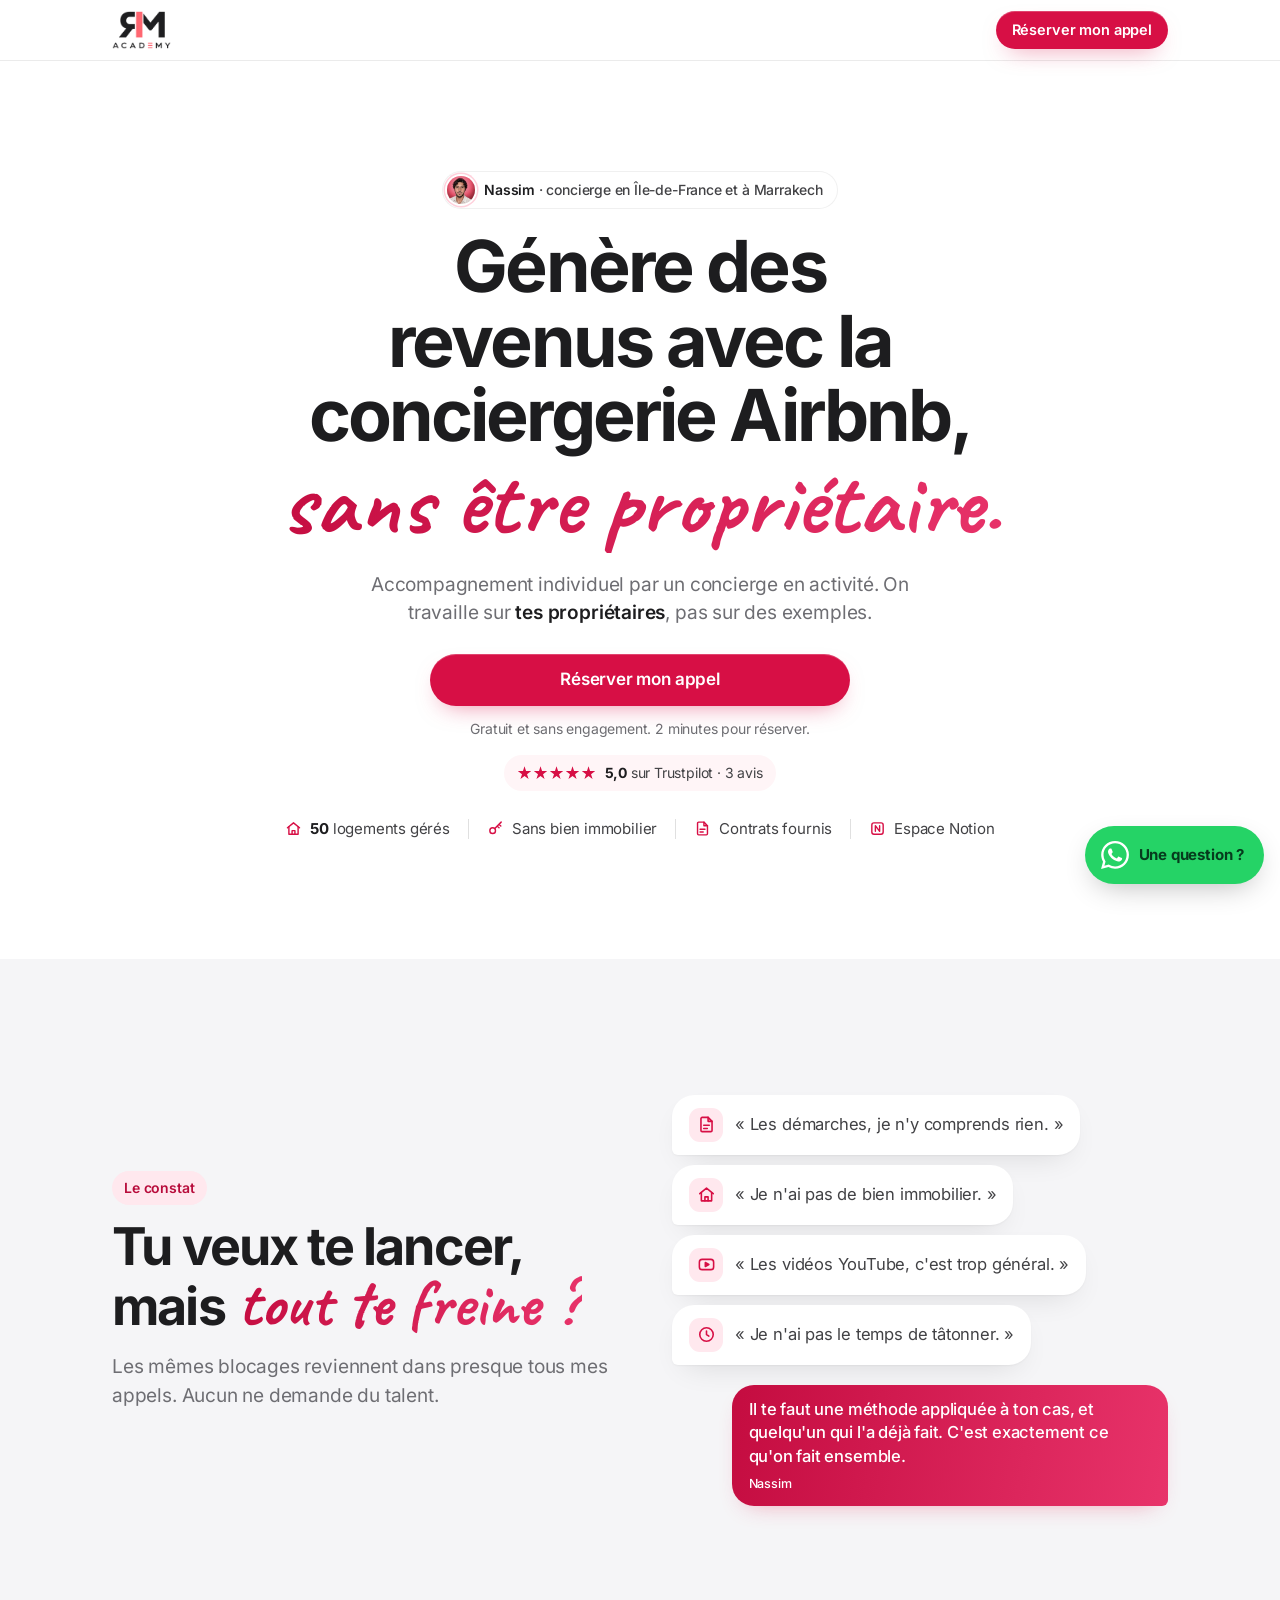
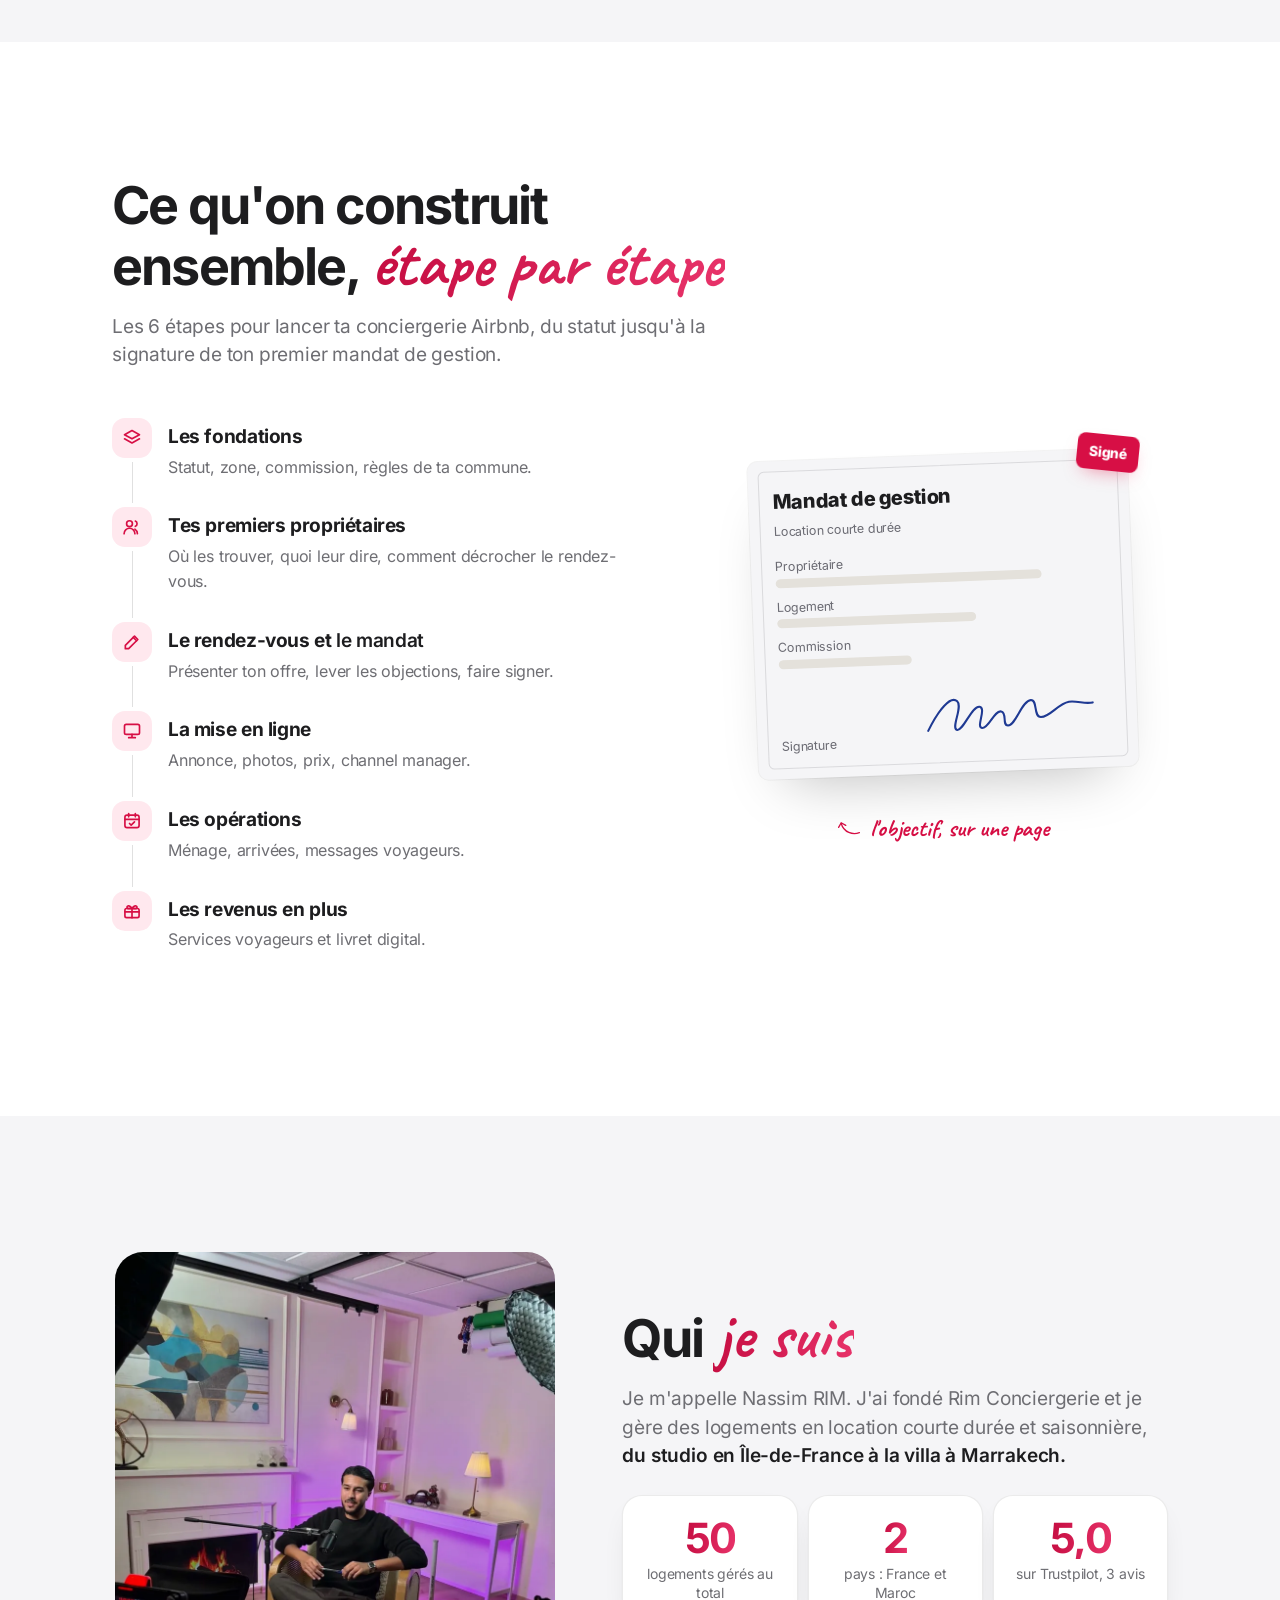
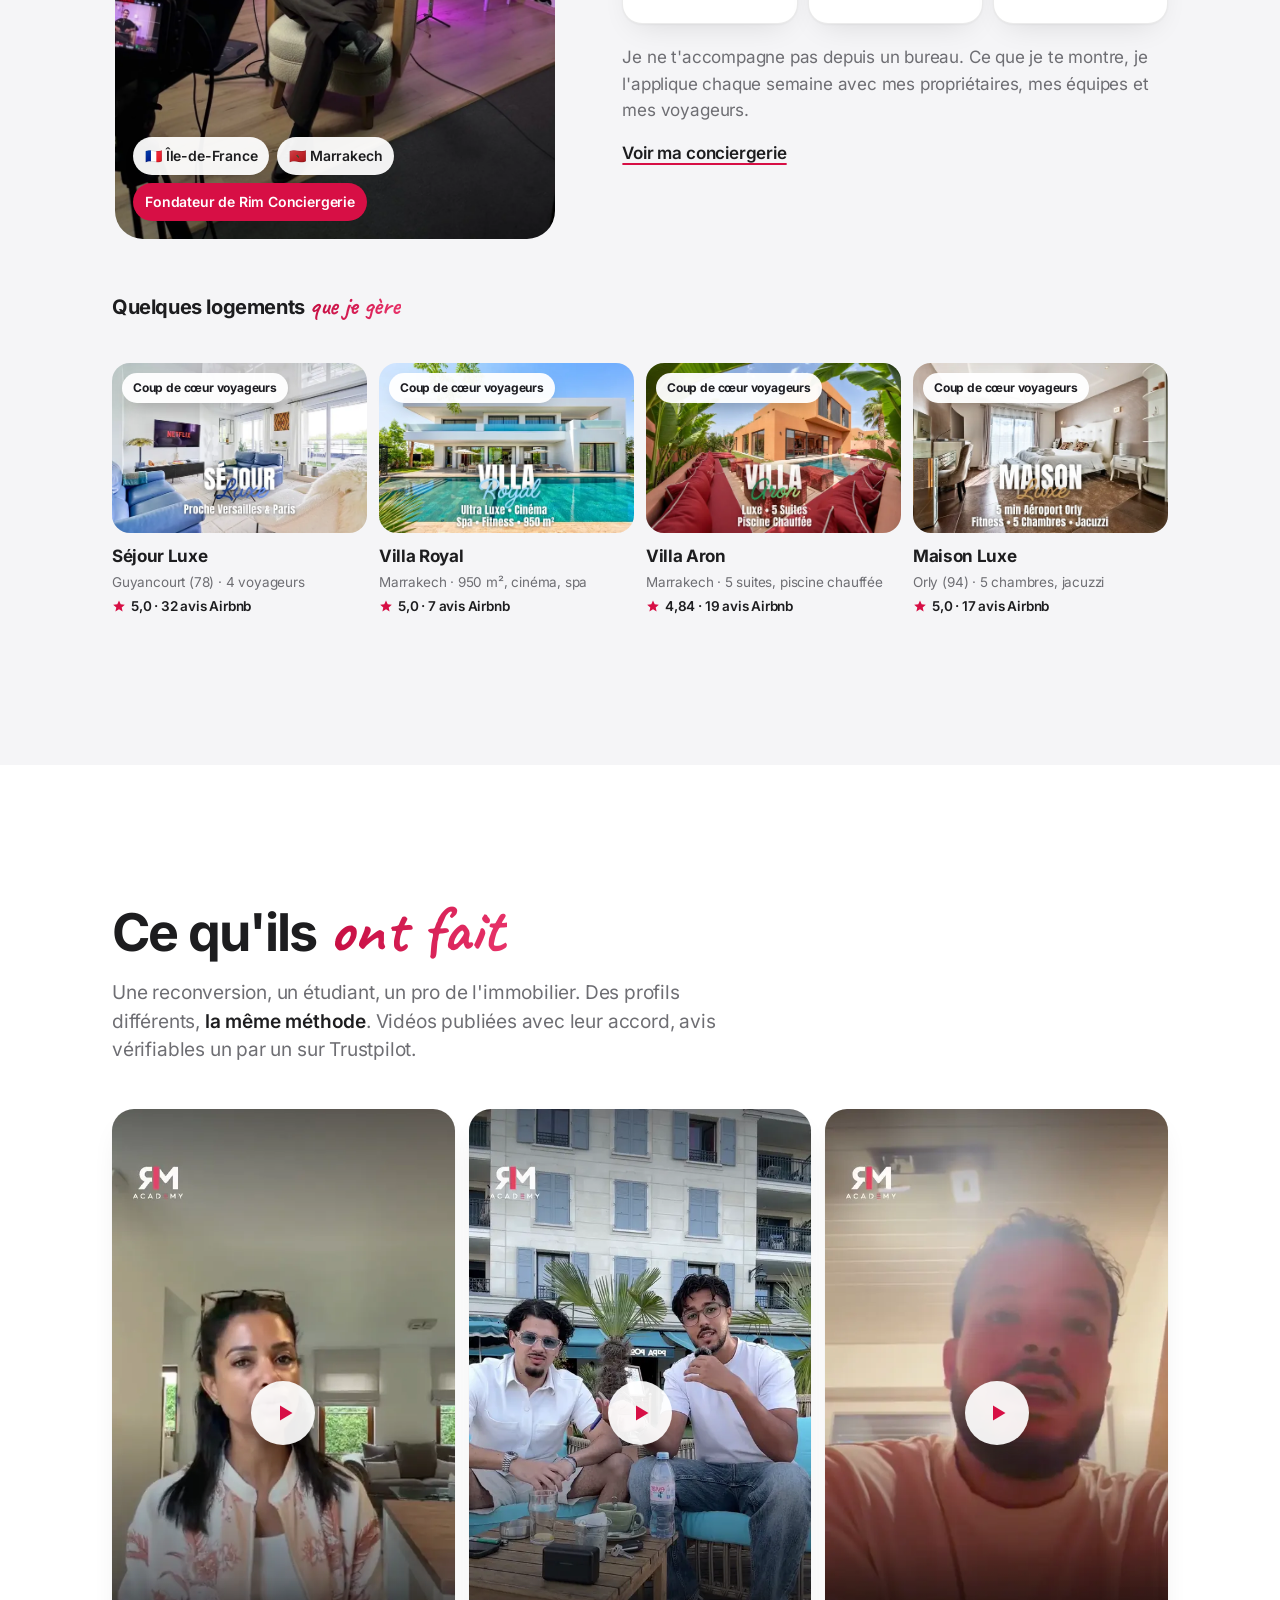
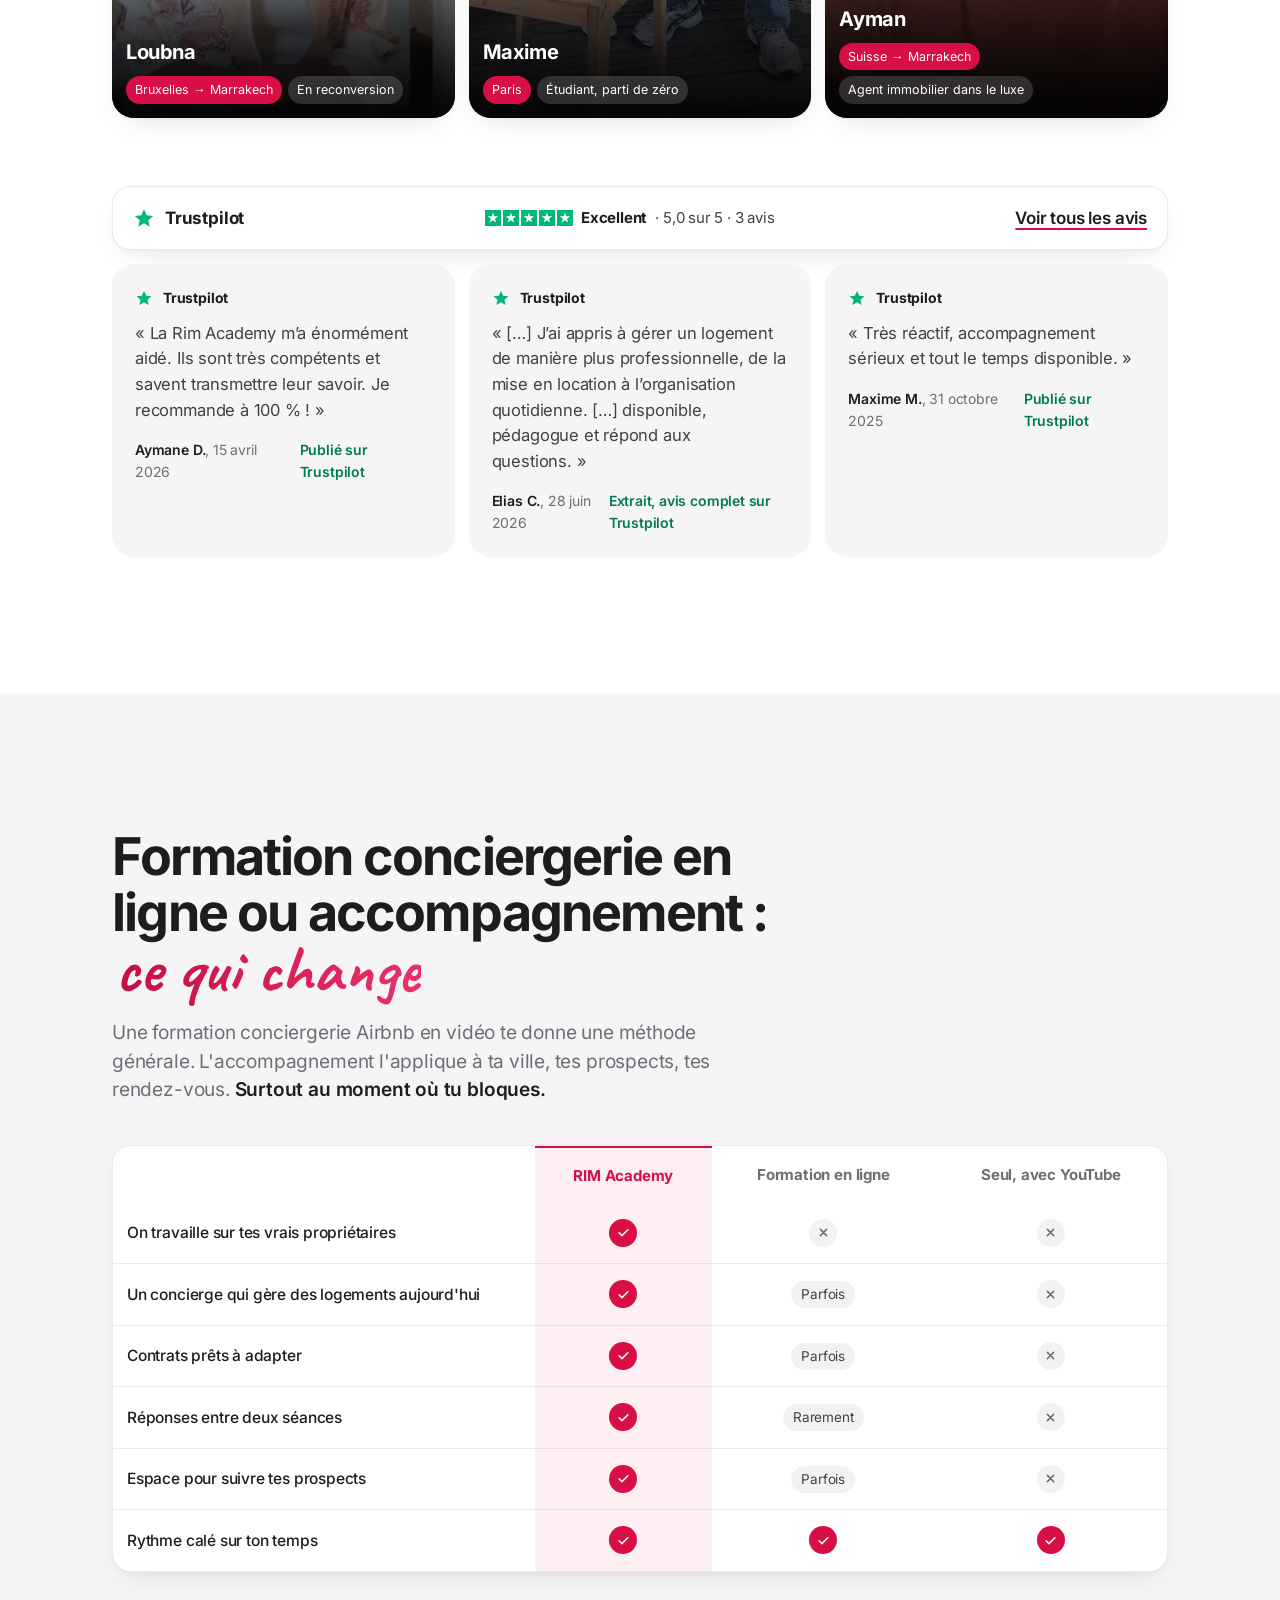
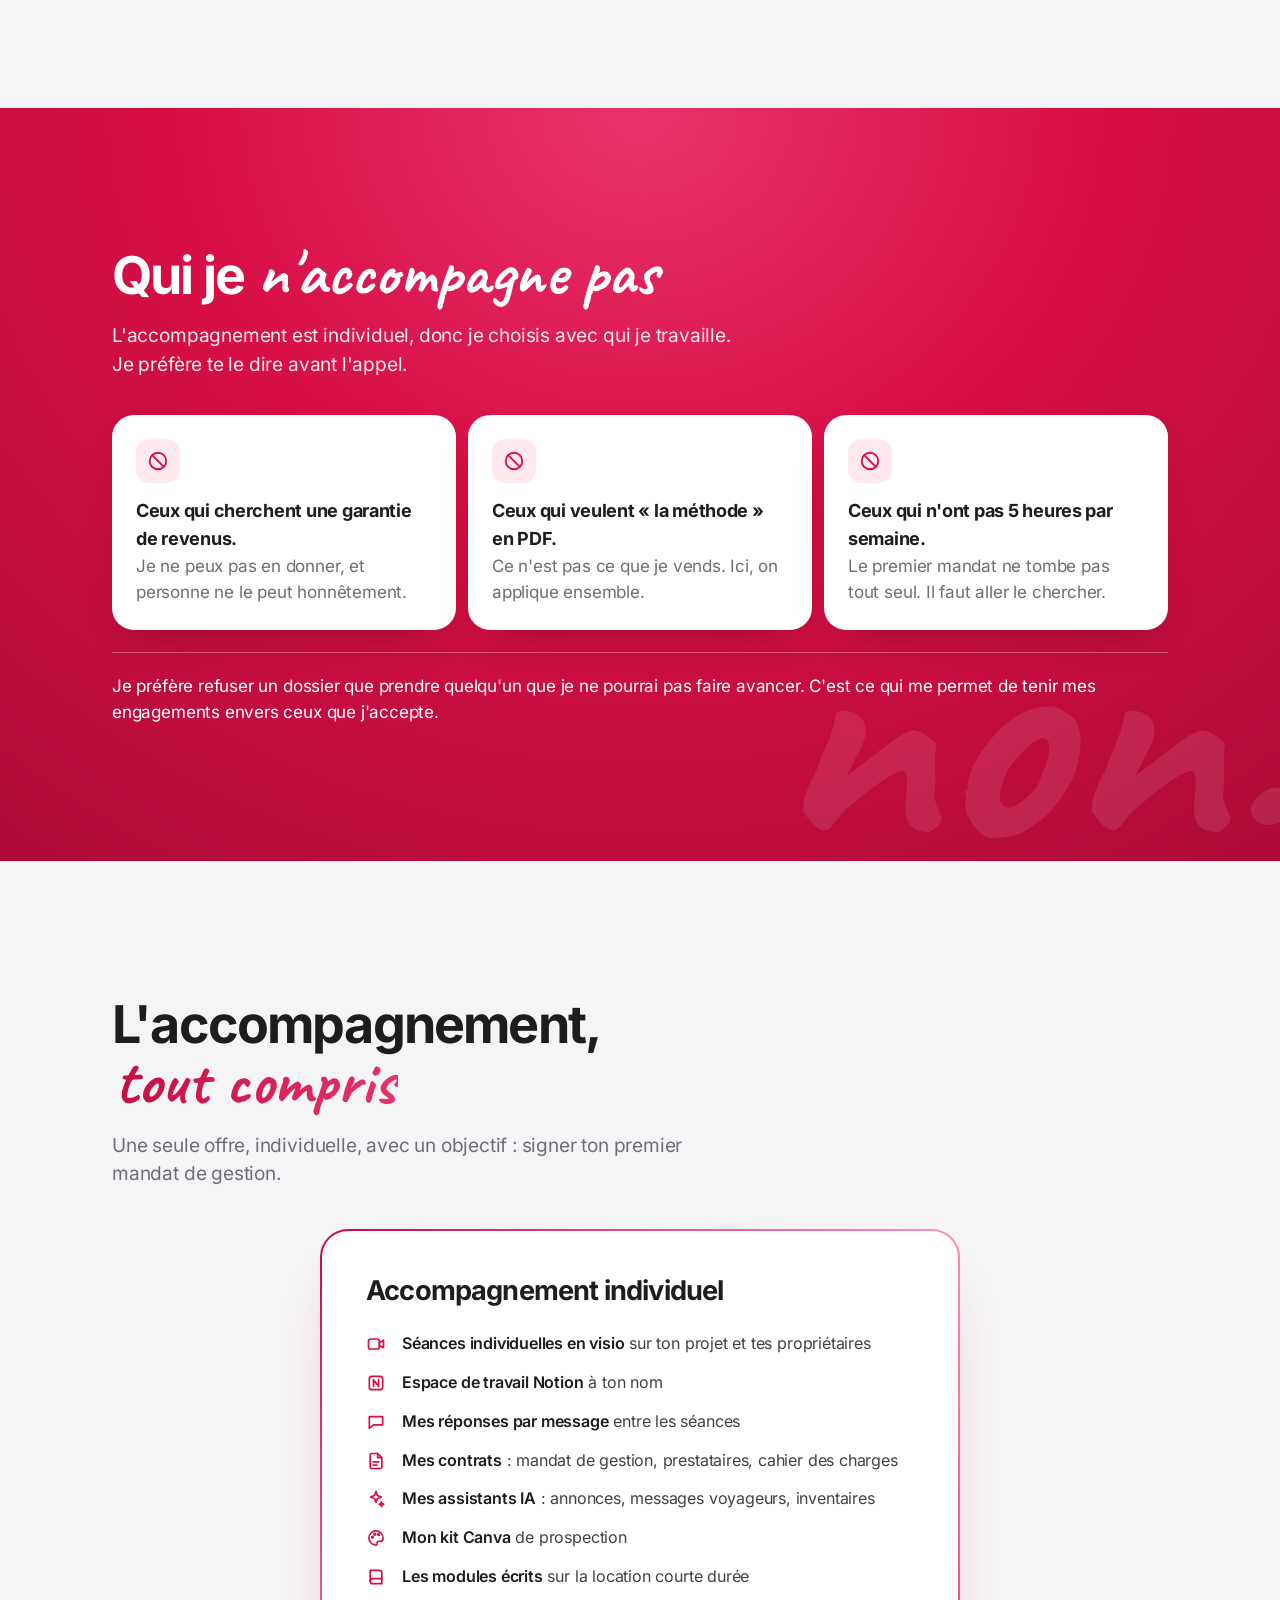
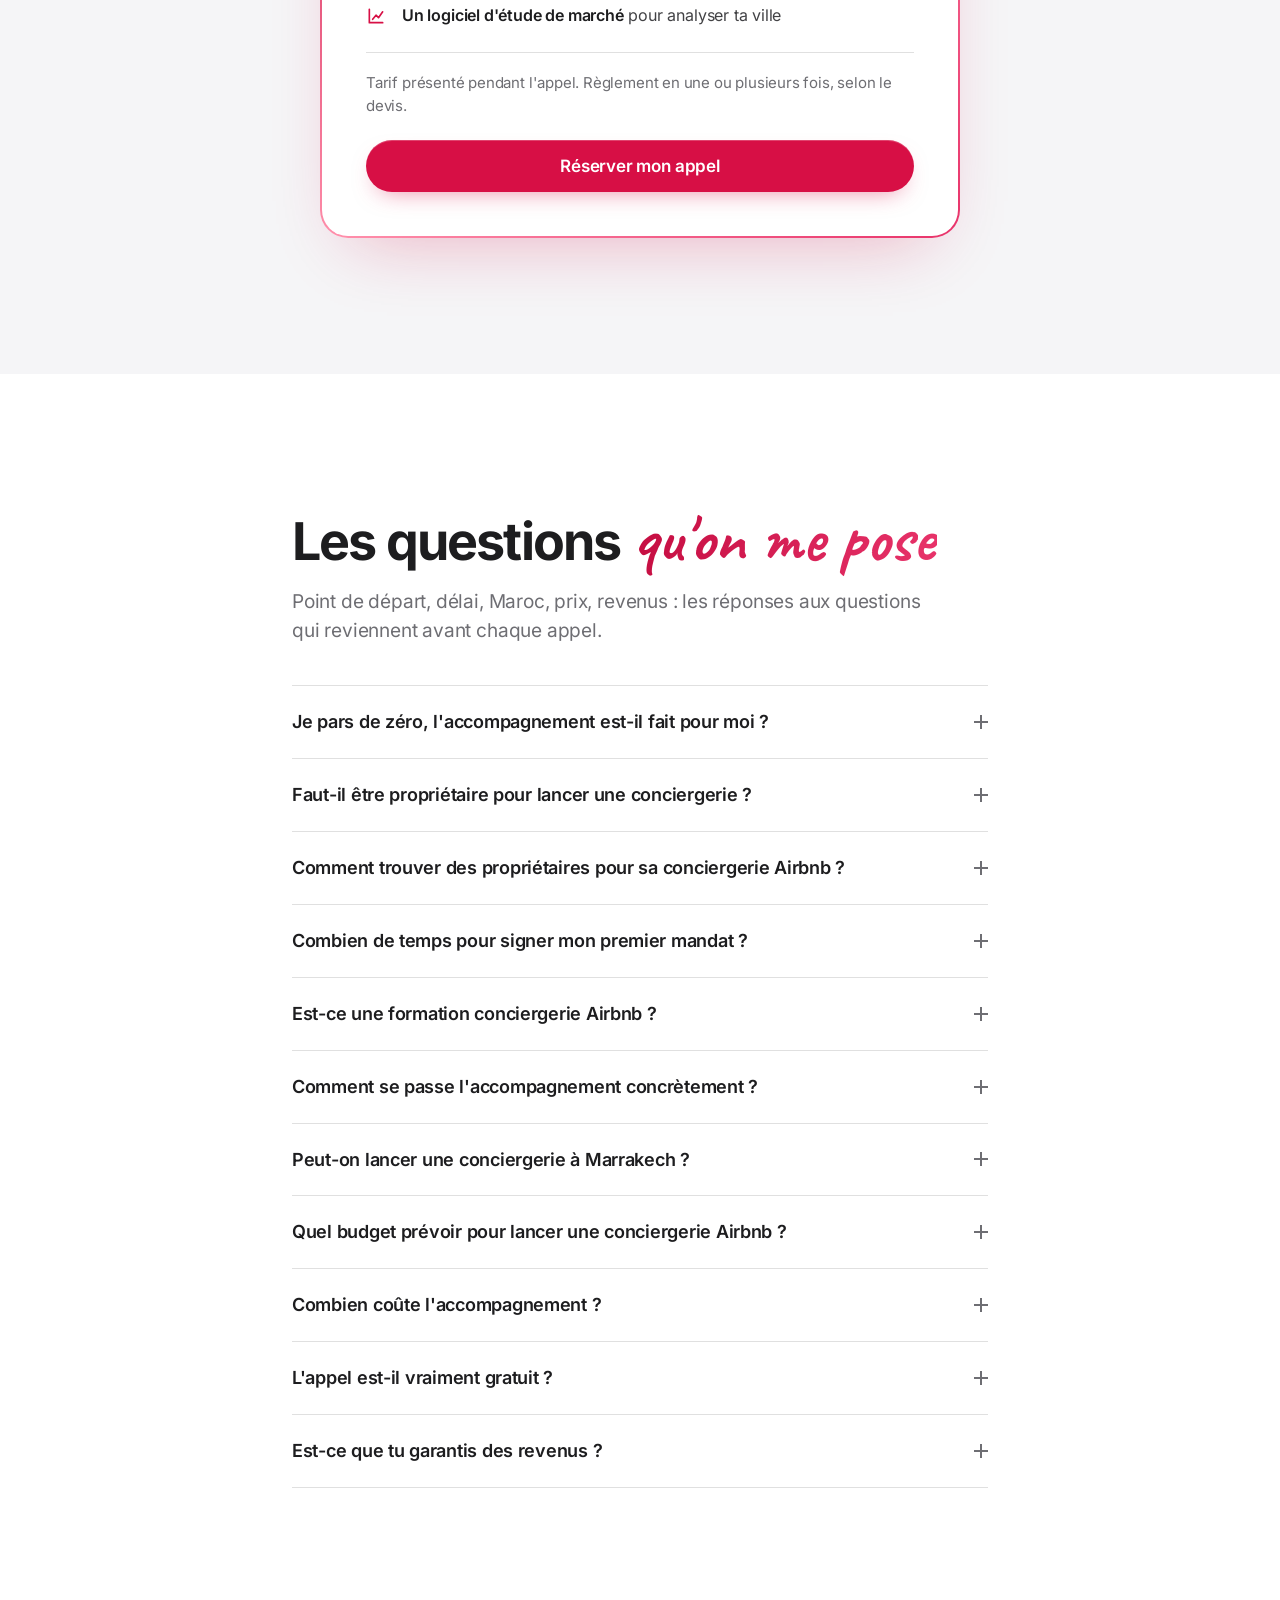
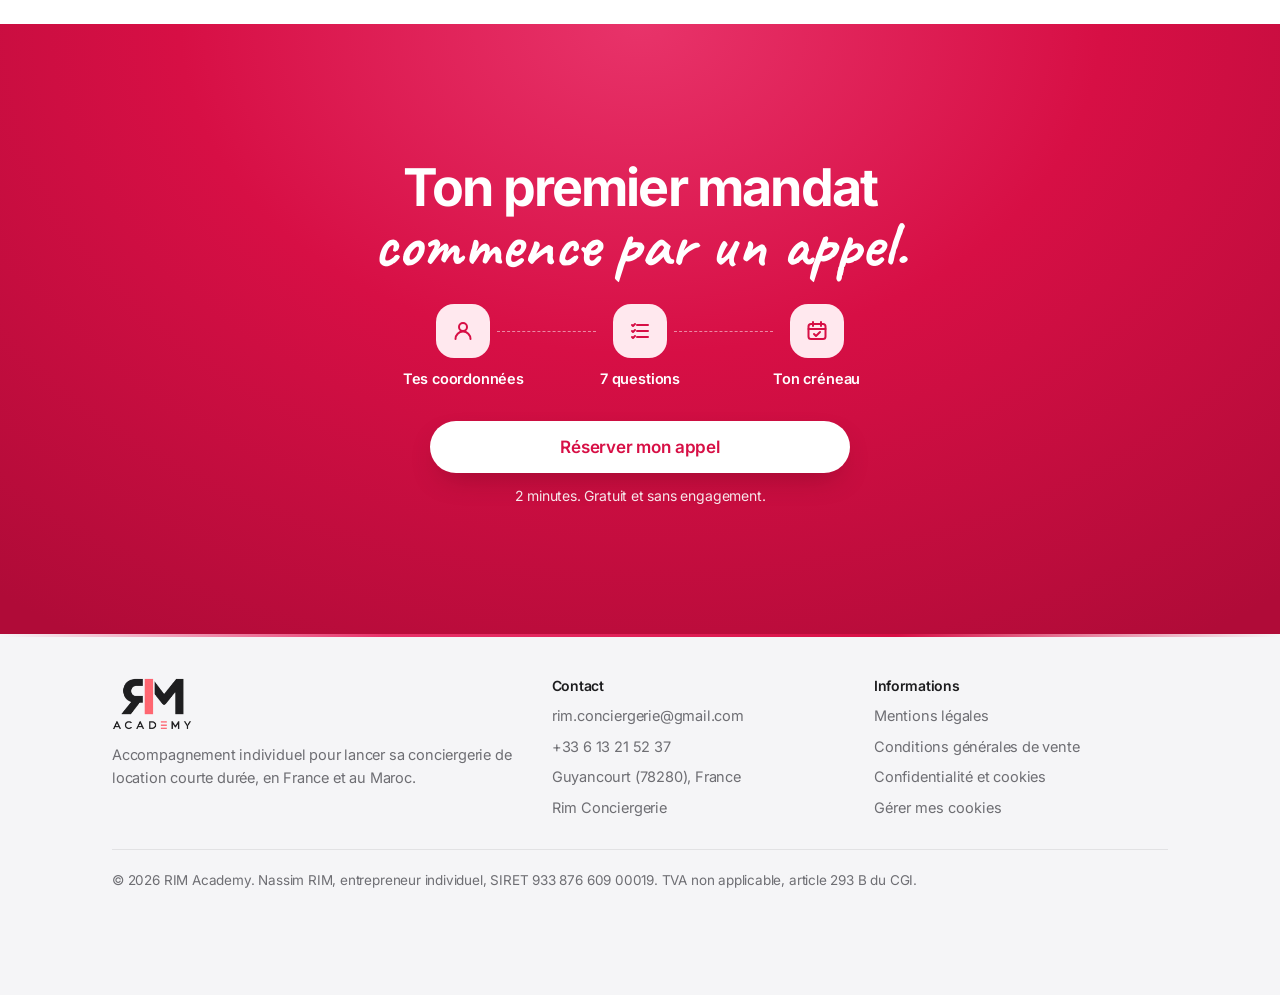
==== commit 5d98c1a9: "Version claire rose et blanc" ====
--- a/index.html
+++ b/index.html
@@ -9,7 +9,7 @@
 <meta name="robots" content="index, follow, max-image-preview:large">
 <link rel="canonical" href="https://www.rim-academy.fr/">
 <meta name="referrer" content="strict-origin-when-cross-origin">
-<meta name="theme-color" content="#070709">
+<meta name="theme-color" content="#ffffff">
 <meta name="author" content="Nassim RIM">
 <meta property="og:type" content="website">
 <meta property="og:site_name" content="RIM Academy">
@@ -28,24 +28,21 @@
 <link rel="icon" href="/favicon-96.png" type="image/png" sizes="96x96">
 <link rel="icon" href="/favicon-48.png" type="image/png" sizes="48x48">
 <link rel="apple-touch-icon" href="/apple-touch-icon.png" sizes="180x180">
-<link rel="preconnect" href="https://fonts.googleapis.com">
-<link rel="preconnect" href="https://fonts.gstatic.com" crossorigin>
-<link rel="preload" as="style" href="https://fonts.googleapis.com/css2?family=DM+Sans:opsz,wght@9..40,400;9..40,500;9..40,600&amp;family=Caveat:wght@600;700&amp;family=Plus+Jakarta+Sans:wght@600;700;800&amp;display=swap" onload="this.onload=null;this.rel='stylesheet'">
-<noscript><link rel="stylesheet" href="https://fonts.googleapis.com/css2?family=DM+Sans:opsz,wght@9..40,400;9..40,500;9..40,600&amp;family=Caveat:wght@600;700&amp;family=Plus+Jakarta+Sans:wght@600;700;800&amp;display=swap"></noscript>
+<link rel="preload" href="/assets/fonts/caveat-700.woff2" as="font" type="font/woff2" crossorigin>
 <link rel="stylesheet" href="/assets/css/site.css">
-<script type="application/ld+json">{"@context":"https://schema.org","@graph":[{"@type":"Organization","@id":"https://www.rim-academy.fr/#org","name":"RIM Academy","url":"https://www.rim-academy.fr/","logo":"https://www.rim-academy.fr/logo-rim-academy.png","email":"rim.conciergerie@gmail.com","telephone":"+33613215237","founder":{"@id":"https://www.rim-academy.fr/#nassim"},"sameAs":["https://fr.trustpilot.com/review/rim-academy.fr"],"description":"Accompagnement individuel pour lancer une conciergerie de location courte durée et de location saisonnière (Airbnb, Booking) en France et au Maroc. Une alternative individuelle à une formation conciergerie Airbnb en ligne.","slogan":"Génère des revenus avec la conciergerie Airbnb, sans être propriétaire."},{"@type":"WebSite","@id":"https://www.rim-academy.fr/#website","url":"https://www.rim-academy.fr/","name":"RIM Academy","inLanguage":"fr-FR","publisher":{"@id":"https://www.rim-academy.fr/#org"}},{"@type":"ProfessionalService","@id":"https://www.rim-academy.fr/#business","name":"RIM Academy","url":"https://www.rim-academy.fr/","image":"https://www.rim-academy.fr/og-image.jpg","logo":"https://www.rim-academy.fr/logo-rim-academy.png","telephone":"+33613215237","email":"rim.conciergerie@gmail.com","description":"Accompagnement individuel pour lancer une conciergerie Airbnb sans être propriétaire, en France et au Maroc, par Nassim RIM, fondateur de Rim Conciergerie, qui gère 50 logements en Île-de-France et à Marrakech.","address":{"@type":"PostalAddress","addressLocality":"Guyancourt","postalCode":"78280","addressRegion":"Île-de-France","addressCountry":"FR"},"areaServed":[{"@type":"Country","name":"France"},{"@type":"Country","name":"Maroc"}],"founder":{"@id":"https://www.rim-academy.fr/#nassim"},"sameAs":["https://fr.trustpilot.com/review/rim-academy.fr"],"knowsAbout":["Conciergerie Airbnb","Location courte durée","Mandat de gestion locative","Prospection de propriétaires","Gestion de logements à Marrakech","Location saisonnière","Création de conciergerie"]},{"@type":"Person","@id":"https://www.rim-academy.fr/#nassim","name":"Nassim RIM","jobTitle":"Fondateur de Rim Conciergerie et de RIM Academy","image":"https://www.rim-academy.fr/nassim.jpg","worksFor":{"@id":"https://www.rim-academy.fr/#org"},"sameAs":["https://rimconciergerie.fr","https://www.instagram.com/nassim.immo/","https://www.tiktok.com/@nassim.immobilier"],"knowsAbout":["Conciergerie Airbnb","Location courte durée","Mandat de gestion locative","Marrakech","Île-de-France","Location saisonnière"],"description":"Fondateur de Rim Conciergerie. Gère 50 logements en location courte durée en Île-de-France et à Marrakech."},{"@type":"Service","@id":"https://www.rim-academy.fr/#service","name":"Accompagnement individuel pour lancer sa conciergerie","serviceType":"Accompagnement individuel à la création d'une conciergerie de location courte durée","provider":{"@id":"https://www.rim-academy.fr/#business"},"areaServed":[{"@type":"Country","name":"France"},{"@type":"Country","name":"Maroc"}],"description":"Séances individuelles en visio, espace de travail Notion, contrats à adapter, assistants IA, modules écrits et outil d'étude de marché, pour signer un premier mandat de gestion. Pensé pour les personnes qui cherchent une formation conciergerie Airbnb mais veulent être suivies individuellement."},{"@type":"WebPage","@id":"https://www.rim-academy.fr/#webpage","url":"https://www.rim-academy.fr/","name":"Formation conciergerie Airbnb : l'accompagnement RIM Academy","description":"Formation conciergerie Airbnb ? Mieux : un accompagnement individuel par un concierge qui gère 50 logements, jusqu'à ton premier mandat. Appel gratuit.","inLanguage":"fr-FR","isPartOf":{"@id":"https://www.rim-academy.fr/#website"},"about":{"@id":"https://www.rim-academy.fr/#service"},"breadcrumb":{"@id":"https://www.rim-academy.fr/#breadcrumb"},"primaryImageOfPage":{"@type":"ImageObject","url":"https://www.rim-academy.fr/og-image.jpg","width":1200,"height":630},"dateModified":"2026-10-31"},{"@type":"BreadcrumbList","itemListElement":[{"@type":"ListItem","position":1,"name":"Accueil","item":"https://www.rim-academy.fr/"}],"@id":"https://www.rim-academy.fr/#breadcrumb"},{"@type":"FAQPage","@id":"https://www.rim-academy.fr/#faq","mainEntity":[{"@type":"Question","name":"Je pars de zéro, l'accompagnement est-il fait pour moi ?","acceptedAnswer":{"@type":"Answer","text":"Oui. L'accompagnement part de ton point de départ, pas d'un niveau supposé. Ce qui compte, c'est le temps que tu peux y consacrer chaque semaine, pas ton expérience dans l'immobilier. Si tu pars de zéro, on commence par les fondations : statut, zone, cadre légal et offre."}},{"@type":"Question","name":"Faut-il être propriétaire pour lancer une conciergerie ?","acceptedAnswer":{"@type":"Answer","text":"Non. Une conciergerie gère les logements des autres, en échange d'une commission. Tu n'as besoin ni d'un bien, ni d'un apport pour démarrer. Tu as besoin de propriétaires qui te confient leur logement, et c'est précisément ce qu'on travaille ensemble."}},{"@type":"Question","name":"Comment trouver des propriétaires pour sa conciergerie Airbnb ?","acceptedAnswer":{"@type":"Answer","text":"Les premiers propriétaires se trouvent souvent dans ton entourage, parmi ceux qui louent déjà en courte durée sans être satisfaits de leur gestion, et grâce à une prospection régulière : annonces existantes, réseaux sociaux, partenaires locaux. Pendant l'accompagnement, on prépare ensemble ton message, ton argumentaire et tes rendez-vous."}},{"@type":"Question","name":"Combien de temps pour signer mon premier mandat ?","acceptedAnswer":{"@type":"Answer","text":"Les personnes sérieuses signent en général leur premier mandat entre 3 et 7 semaines. C'est ce que j'observe, pas une garantie. Le délai dépend de ta ville, du temps que tu y consacres et de ta régularité en prospection."}},{"@type":"Question","name":"Est-ce une formation conciergerie Airbnb ?","acceptedAnswer":{"@type":"Answer","text":"Non. C'est un accompagnement individuel. Une formation conciergerie, une formation location courte durée ou une formation location saisonnière en ligne est la même pour tout le monde, et tu avances seul. Ici, on travaille sur ta ville, tes prospects et tes rendez-vous. Tu as un espace Notion à ton nom, mes contrats, mes outils, et mes réponses quand tu bloques."}},{"@type":"Question","name":"Comment se passe l'accompagnement concrètement ?","acceptedAnswer":{"@type":"Answer","text":"Les séances ont lieu en visio (Google Meet ou Zoom), à des dates calées sur ton agenda. Entre deux séances, tu avances dans ton espace Notion, tu utilises les modules écrits, les contrats et les assistants IA, et tu me poses tes questions par message."}},{"@type":"Question","name":"Peut-on lancer une conciergerie à Marrakech ?","acceptedAnswer":{"@type":"Answer","text":"Oui. Je gère aussi des logements à Marrakech. Le cadre y est différent : le rapport au contrat est moins formalisé et l'exclusivité de gestion plus difficile à obtenir. On adapte donc ta prospection et ton offre à ce marché."}},{"@type":"Question","name":"Quel budget prévoir pour lancer une conciergerie Airbnb ?","acceptedAnswer":{"@type":"Answer","text":"Lancer une conciergerie demande peu de capital, puisque tu n'achètes pas de bien. Les principaux postes sont la création de ton statut, une assurance responsabilité civile professionnelle, quelques outils (channel manager, outil de tarification) et tes supports de prospection. On fait le point sur ton budget pendant l'appel."}},{"@type":"Question","name":"Combien coûte l'accompagnement ?","acceptedAnswer":{"@type":"Answer","text":"Le tarif est présenté pendant l'appel, une fois qu'on a vérifié ensemble que l'accompagnement correspond à ton projet. C'est une offre unique, sans option à ajouter. Le règlement peut se faire en une fois ou en plusieurs fois, selon le devis."}},{"@type":"Question","name":"L'appel est-il vraiment gratuit ?","acceptedAnswer":{"@type":"Answer","text":"Oui, gratuit et sans engagement. On fait le point sur ton projet, et je te dis franchement si je peux t'aider. Si ce n'est pas le cas, je te le dis aussi."}},{"@type":"Question","name":"Est-ce que tu garantis des revenus ?","acceptedAnswer":{"@type":"Answer","text":"Non. Personne ne peut garantir un revenu en conciergerie : il dépend de ta ville, des logements que tu signes et du travail que tu fournis. Je m'engage sur les moyens : mon temps, mes outils et mon expérience du terrain."}}]}]}</script>
+<script type="application/ld+json">{"@context":"https://schema.org","@graph":[{"@type":"Organization","@id":"https://www.rim-academy.fr/#org","name":"RIM Academy","url":"https://www.rim-academy.fr/","logo":"https://www.rim-academy.fr/logo-rim-academy-dark.png","email":"rim.conciergerie@gmail.com","telephone":"+33613215237","founder":{"@id":"https://www.rim-academy.fr/#nassim"},"sameAs":["https://fr.trustpilot.com/review/rim-academy.fr"],"description":"Accompagnement individuel pour lancer une conciergerie de location courte durée et de location saisonnière (Airbnb, Booking) en France et au Maroc. Une alternative individuelle à une formation conciergerie Airbnb en ligne.","slogan":"Génère des revenus avec la conciergerie Airbnb, sans être propriétaire."},{"@type":"WebSite","@id":"https://www.rim-academy.fr/#website","url":"https://www.rim-academy.fr/","name":"RIM Academy","inLanguage":"fr-FR","publisher":{"@id":"https://www.rim-academy.fr/#org"}},{"@type":"ProfessionalService","@id":"https://www.rim-academy.fr/#business","name":"RIM Academy","url":"https://www.rim-academy.fr/","image":"https://www.rim-academy.fr/og-image.jpg","logo":"https://www.rim-academy.fr/logo-rim-academy-dark.png","telephone":"+33613215237","email":"rim.conciergerie@gmail.com","description":"Accompagnement individuel pour lancer une conciergerie Airbnb sans être propriétaire, en France et au Maroc, par Nassim RIM, fondateur de Rim Conciergerie, qui gère 50 logements en Île-de-France et à Marrakech.","address":{"@type":"PostalAddress","addressLocality":"Guyancourt","postalCode":"78280","addressRegion":"Île-de-France","addressCountry":"FR"},"areaServed":[{"@type":"Country","name":"France"},{"@type":"Country","name":"Maroc"}],"founder":{"@id":"https://www.rim-academy.fr/#nassim"},"sameAs":["https://fr.trustpilot.com/review/rim-academy.fr"],"knowsAbout":["Conciergerie Airbnb","Location courte durée","Mandat de gestion locative","Prospection de propriétaires","Gestion de logements à Marrakech","Location saisonnière","Création de conciergerie"]},{"@type":"Person","@id":"https://www.rim-academy.fr/#nassim","name":"Nassim RIM","jobTitle":"Fondateur de Rim Conciergerie et de RIM Academy","image":"https://www.rim-academy.fr/nassim.jpg","worksFor":{"@id":"https://www.rim-academy.fr/#org"},"sameAs":["https://rimconciergerie.fr","https://www.instagram.com/nassim.immo/","https://www.tiktok.com/@nassim.immobilier"],"knowsAbout":["Conciergerie Airbnb","Location courte durée","Mandat de gestion locative","Marrakech","Île-de-France","Location saisonnière"],"description":"Fondateur de Rim Conciergerie. Gère 50 logements en location courte durée en Île-de-France et à Marrakech."},{"@type":"Service","@id":"https://www.rim-academy.fr/#service","name":"Accompagnement individuel pour lancer sa conciergerie","serviceType":"Accompagnement individuel à la création d'une conciergerie de location courte durée","provider":{"@id":"https://www.rim-academy.fr/#business"},"areaServed":[{"@type":"Country","name":"France"},{"@type":"Country","name":"Maroc"}],"description":"Séances individuelles en visio, espace de travail Notion, contrats à adapter, assistants IA, modules écrits et outil d'étude de marché, pour signer un premier mandat de gestion. Pensé pour les personnes qui cherchent une formation conciergerie Airbnb mais veulent être suivies individuellement."},{"@type":"WebPage","@id":"https://www.rim-academy.fr/#webpage","url":"https://www.rim-academy.fr/","name":"Formation conciergerie Airbnb : l'accompagnement RIM Academy","description":"Formation conciergerie Airbnb ? Mieux : un accompagnement individuel par un concierge qui gère 50 logements, jusqu'à ton premier mandat. Appel gratuit.","inLanguage":"fr-FR","isPartOf":{"@id":"https://www.rim-academy.fr/#website"},"about":{"@id":"https://www.rim-academy.fr/#service"},"breadcrumb":{"@id":"https://www.rim-academy.fr/#breadcrumb"},"primaryImageOfPage":{"@type":"ImageObject","url":"https://www.rim-academy.fr/og-image.jpg","width":1200,"height":630},"dateModified":"2026-10-31"},{"@type":"BreadcrumbList","itemListElement":[{"@type":"ListItem","position":1,"name":"Accueil","item":"https://www.rim-academy.fr/"}],"@id":"https://www.rim-academy.fr/#breadcrumb"},{"@type":"FAQPage","@id":"https://www.rim-academy.fr/#faq","mainEntity":[{"@type":"Question","name":"Je pars de zéro, l'accompagnement est-il fait pour moi ?","acceptedAnswer":{"@type":"Answer","text":"Oui. L'accompagnement part de ton point de départ, pas d'un niveau supposé. Ce qui compte, c'est le temps que tu peux y consacrer chaque semaine, pas ton expérience dans l'immobilier. Si tu pars de zéro, on commence par les fondations : statut, zone, cadre légal et offre."}},{"@type":"Question","name":"Faut-il être propriétaire pour lancer une conciergerie ?","acceptedAnswer":{"@type":"Answer","text":"Non. Une conciergerie gère les logements des autres, en échange d'une commission. Tu n'as besoin ni d'un bien, ni d'un apport pour démarrer. Tu as besoin de propriétaires qui te confient leur logement, et c'est précisément ce qu'on travaille ensemble."}},{"@type":"Question","name":"Comment trouver des propriétaires pour sa conciergerie Airbnb ?","acceptedAnswer":{"@type":"Answer","text":"Les premiers propriétaires se trouvent souvent dans ton entourage, parmi ceux qui louent déjà en courte durée sans être satisfaits de leur gestion, et grâce à une prospection régulière : annonces existantes, réseaux sociaux, partenaires locaux. Pendant l'accompagnement, on prépare ensemble ton message, ton argumentaire et tes rendez-vous."}},{"@type":"Question","name":"Combien de temps pour signer mon premier mandat ?","acceptedAnswer":{"@type":"Answer","text":"Les personnes sérieuses signent en général leur premier mandat entre 3 et 7 semaines. C'est ce que j'observe, pas une garantie. Le délai dépend de ta ville, du temps que tu y consacres et de ta régularité en prospection."}},{"@type":"Question","name":"Est-ce une formation conciergerie Airbnb ?","acceptedAnswer":{"@type":"Answer","text":"Non. C'est un accompagnement individuel. Une formation conciergerie, une formation location courte durée ou une formation location saisonnière en ligne est la même pour tout le monde, et tu avances seul. Ici, on travaille sur ta ville, tes prospects et tes rendez-vous. Tu as un espace Notion à ton nom, mes contrats, mes outils, et mes réponses quand tu bloques."}},{"@type":"Question","name":"Comment se passe l'accompagnement concrètement ?","acceptedAnswer":{"@type":"Answer","text":"Les séances ont lieu en visio (Google Meet ou Zoom), à des dates calées sur ton agenda. Entre deux séances, tu avances dans ton espace Notion, tu utilises les modules écrits, les contrats et les assistants IA, et tu me poses tes questions par message."}},{"@type":"Question","name":"Peut-on lancer une conciergerie à Marrakech ?","acceptedAnswer":{"@type":"Answer","text":"Oui. Je gère aussi des logements à Marrakech. Le cadre y est différent : le rapport au contrat est moins formalisé et l'exclusivité de gestion plus difficile à obtenir. On adapte donc ta prospection et ton offre à ce marché."}},{"@type":"Question","name":"Quel budget prévoir pour lancer une conciergerie Airbnb ?","acceptedAnswer":{"@type":"Answer","text":"Lancer une conciergerie demande peu de capital, puisque tu n'achètes pas de bien. Les principaux postes sont la création de ton statut, une assurance responsabilité civile professionnelle, quelques outils (channel manager, outil de tarification) et tes supports de prospection. On fait le point sur ton budget pendant l'appel."}},{"@type":"Question","name":"Combien coûte l'accompagnement ?","acceptedAnswer":{"@type":"Answer","text":"Le tarif est présenté pendant l'appel, une fois qu'on a vérifié ensemble que l'accompagnement correspond à ton projet. C'est une offre unique, sans option à ajouter. Le règlement peut se faire en une fois ou en plusieurs fois, selon le devis."}},{"@type":"Question","name":"L'appel est-il vraiment gratuit ?","acceptedAnswer":{"@type":"Answer","text":"Oui, gratuit et sans engagement. On fait le point sur ton projet, et je te dis franchement si je peux t'aider. Si ce n'est pas le cas, je te le dis aussi."}},{"@type":"Question","name":"Est-ce que tu garantis des revenus ?","acceptedAnswer":{"@type":"Answer","text":"Non. Personne ne peut garantir un revenu en conciergerie : il dépend de ta ville, des logements que tu signes et du travail que tu fournis. Je m'engage sur les moyens : mon temps, mes outils et mon expérience du terrain."}}]}]}</script>
 </head>
 <body data-page="home">
 <div class="splash" aria-hidden="true">
   <div class="splash-in">
-    <picture><source srcset="/logo-rim-academy-300.webp" type="image/webp"><img src="/logo-rim-academy.png" alt="" width="560" height="363"></picture>
+    <picture><source srcset="/logo-rim-academy-dark-300.webp" type="image/webp"><img src="/logo-rim-academy-dark.png" alt="" width="560" height="363"></picture>
     <span class="splash-bar"><i></i></span>
   </div>
 </div>
 <a class="skip" href="#main">Aller au contenu</a>
 <header class="site-head">
   <div class="wrap">
-    <a class="brand" href="/" aria-label="RIM Academy, accueil"><picture><source srcset="/logo-rim-academy-300.webp" type="image/webp"><img src="/logo-rim-academy.png" alt="RIM Academy" width="560" height="363"></picture></a>
+    <a class="brand" href="/" aria-label="RIM Academy, accueil"><picture><source srcset="/logo-rim-academy-dark-300.webp" type="image/webp"><img src="/logo-rim-academy-dark.png" alt="RIM Academy" width="560" height="363"></picture></a>
     <a href="/reserver/" class="btn btn-primary btn-sm">Réserver mon appel</a>
   </div>
 </header>
@@ -55,12 +52,13 @@
 <section class="hero hero-plain" aria-labelledby="h1">
   <div class="wrap">
     <div class="hero-text">
-      <span class="chip"><span class="chip-dot" aria-hidden="true"></span>Concierge en Île-de-France et à Marrakech</span>
+      <span class="chip chip-face"><img src="/images/nassim-avatar.webp" alt="" width="28" height="28"><span><b>Nassim</b> · concierge en Île-de-France et à Marrakech</span></span>
       <h1 class="h1" id="h1">Génère des revenus avec la conciergerie Airbnb, <span class="accent">sans être propriétaire.</span></h1>
       <p class="hero-sub">Accompagnement individuel par un concierge en activité. On travaille sur <span class="hl">tes propriétaires</span>, pas sur des exemples.</p>
       <div class="hero-cta">
         <a href="/reserver/" class="btn btn-primary btn-block">Réserver mon appel</a>
         <small>Gratuit et sans engagement. 2 minutes pour réserver.</small>
+        <a class="proof" href="https://fr.trustpilot.com/review/rim-academy.fr" target="_blank" rel="noopener"><span class="pstars"><i aria-hidden="true"></i><i aria-hidden="true"></i><i aria-hidden="true"></i><i aria-hidden="true"></i><i aria-hidden="true"></i></span><span><b>5,0</b> sur Trustpilot · 3 avis</span></a>
       </div>
       <ul class="facts" aria-label="En bref">
         <li><svg viewBox="0 0 24 24" fill="none" stroke="currentColor" stroke-width="2" stroke-linecap="round" stroke-linejoin="round" aria-hidden="true"><path d="M3.5 11L12 4l8.5 7"/><path d="M5.5 9.5V20h13V9.5"/><path d="M10 20v-5h4v5"/></svg><span><b>50</b> logements gérés</span></li>
@@ -138,7 +136,11 @@
       <div>
         <h2 class="h2" id="about-t">Qui <span class="accent">je suis</span></h2>
         <p class="lead">Je m'appelle Nassim RIM. J'ai fondé Rim Conciergerie et je gère des logements en location courte durée et saisonnière, <span class="hl">du studio en Île-de-France à la villa à Marrakech.</span></p>
-        <div class="stat"><b>50</b><span>logements gérés au total, entre l'Île-de-France et Marrakech</span></div>
+        <ul class="stats" aria-label="En chiffres">
+          <li><b>50</b><span>logements gérés au total</span></li>
+          <li><b>2</b><span>pays : France et Maroc</span></li>
+          <li><b>5,0</b><span>sur Trustpilot, 3 avis</span></li>
+        </ul>
         <p>Je ne t'accompagne pas depuis un bureau. Ce que je te montre, je l'applique chaque semaine avec mes propriétaires, mes équipes et mes voyageurs.</p>
         <p><a class="text-link" href="https://rimconciergerie.fr" rel="noopener">Voir ma conciergerie</a></p>
       </div>
@@ -233,7 +235,7 @@
   </div>
 </section>
 
-<section class="sec sec-rausch" id="pour-qui" aria-labelledby="pourqui-t">
+<section class="sec sec-rausch sec-pink" id="pour-qui" aria-labelledby="pourqui-t">
   <span class="big-no" aria-hidden="true">non.</span>
   <div class="wrap" style="position:relative">
     <h2 class="h2" id="pourqui-t">Qui je <span class="accent">n'accompagne pas</span></h2>
@@ -346,7 +348,7 @@
   <div class="wrap">
     <div class="foot-grid">
       <div>
-        <picture><source srcset="/logo-rim-academy-300.webp" type="image/webp"><img src="/logo-rim-academy.png" alt="RIM Academy" width="560" height="363" loading="lazy"></picture>
+        <picture><source srcset="/logo-rim-academy-dark-300.webp" type="image/webp"><img src="/logo-rim-academy-dark.png" alt="RIM Academy" width="560" height="363" loading="lazy"></picture>
         <p style="margin-top:14px">Accompagnement individuel pour lancer sa conciergerie de location courte durée, en France et au Maroc.</p>
       </div>
       <div>
--- a/assets/css/site.css
+++ b/assets/css/site.css
@@ -1,3 +1,7 @@
+/* Polices hébergées sur le site (aucun appel à Google Fonts) */
+@font-face{font-family:"Caveat";font-style:normal;font-weight:600 700;font-display:swap;src:url(/assets/fonts/caveat-700.woff2) format("woff2")}
+@font-face{font-family:"Inter";font-style:normal;font-weight:100 900;font-display:swap;src:url(/assets/fonts/inter-var.woff2) format("woff2")}
+
 /* =========================================================
    RIM Academy — feuille de style unique
    Mobile d'abord (390 px), puis élargissement.
@@ -814,3 +818,424 @@
   .mandat svg.sig path{stroke-dashoffset:0}
   .stamp{opacity:1}
 }
+
+/* =========================================================
+   V5 — Haut de page noir et sobre, alignements
+   ========================================================= */
+/* Plus aucune lumière rose derrière le premier écran */
+.hero::before,.hero::after{content:none;animation:none}
+.hero .chip{border-color:var(--line-2);background:rgba(255,255,255,.03);box-shadow:none}
+.site-head::after{background:linear-gradient(90deg,transparent,rgba(255,255,255,.08) 50%,transparent)}
+
+/* « 50 logements » : chiffre centré verticalement avec le texte */
+.stat{align-items:center;gap:14px}
+.stat b{flex:none;min-width:2ch;text-align:center}
+.stat span{line-height:1.45}
+
+/* Étapes de réservation : pastilles centrées et alignées */
+.rsteps{align-items:stretch}
+.rsteps li{white-space:nowrap}
+.rsteps li b{line-height:1;font-variant-numeric:tabular-nums}
+.rsteps li.done b{font-size:0}
+.rsteps li.done b::before{content:"";font-size:0;width:9px;height:5px;border-left:2px solid #fff;border-bottom:2px solid #fff;transform:translateY(-1px) rotate(-45deg)}
+@media (max-width:560px){
+  .rsteps{gap:6px}
+  .rsteps li{flex-direction:column;justify-content:flex-start;gap:7px;padding:11px 4px 10px;border-radius:18px;font-size:12.5px;letter-spacing:-.01em;text-align:center;white-space:nowrap}
+  .rsteps li b{width:24px;height:24px;margin:0 auto}
+}
+@media (max-width:379px){.rsteps li{white-space:normal;font-size:12px}}
+
+/* =========================================================
+   V6 — Thème clair, inspiration Apple
+   Fond blanc / gris très clair, texte graphite, un seul accent.
+   ========================================================= */
+:root{
+  --ink:#FFFFFF;
+  --ink-2:#FBFBFD;
+  --card:#FFFFFF;
+  --card-2:#F5F5F7;
+  --gray:#F5F5F7;
+  --line:rgba(0,0,0,.08);
+  --line-2:rgba(0,0,0,.12);
+  --text:#1D1D1F;
+  --soft:#424245;
+  --muted:#6E6E73;
+  --faint:#6E6E73;
+  --rausch:#D70F45;
+  --rausch-deep:#D70F45;
+  --rausch-soft:rgba(230,30,77,.07);
+  --rausch-line:rgba(230,30,77,.28);
+  --paper:#F5F5F7;
+  --paper-ink:#1D1D1F;
+  --shadow:0 1px 2px rgba(0,0,0,.04),0 12px 32px -14px rgba(0,0,0,.14);
+  --f-display:-apple-system,BlinkMacSystemFont,"SF Pro Display","Inter","Helvetica Neue",Arial,sans-serif;
+  --f-body:-apple-system,BlinkMacSystemFont,"SF Pro Text","Inter","Helvetica Neue",Arial,sans-serif;
+  --f-accent:var(--f-display);
+}
+body{background:#fff;color:var(--text);font-size:17px;line-height:1.55;letter-spacing:-.011em}
+:focus-visible{outline:3px solid rgba(230,30,77,.45)}
+.opt:has(input:focus-visible){outline:3px solid rgba(230,30,77,.45)}
+::selection{background:rgba(230,30,77,.16)}
+
+/* Plus aucun effet lumineux, halo, reflet ni éclipse */
+.hero::before,.hero::after,.site-head::after,
+#constat::after,#etapes::after,#testimonials::after,#preuves::after,#pricing::after,.sec-light::after,
+.sec-rausch::before,.offer::before,.offer::after,.final::before,.final::after,
+.hero-cta .btn-primary::after,.offer .btn-primary::after{content:none!important;animation:none!important}
+.big-no{display:none}
+
+/* En-tête : barre blanche translucide */
+.site-head{background:rgba(255,255,255,.8);border-bottom:1px solid var(--line);-webkit-backdrop-filter:saturate(180%) blur(20px);backdrop-filter:saturate(180%) blur(20px)}
+.site-head .wrap{height:60px}
+.brand img{height:38px}
+
+/* Typographie */
+h1,h2,h3,h4{color:var(--text);letter-spacing:-.02em}
+.h1{font-weight:700;letter-spacing:-.04em;line-height:1.04;font-size:clamp(2.4rem,10vw,4.75rem);max-width:14ch}
+.h2{font-weight:700;letter-spacing:-.035em;line-height:1.08;font-size:clamp(2rem,6.6vw,3.25rem)}
+.lead,.hero-sub{color:var(--muted);font-size:19px;line-height:1.5}
+.kicker{color:var(--rausch);font-weight:600;font-size:15px;letter-spacing:-.01em}
+.accent{font-family:var(--f-display);font-weight:inherit;font-size:1em;line-height:inherit;letter-spacing:inherit;color:var(--rausch);padding:0}
+.h1 .accent{display:block;font-size:1em;line-height:inherit;margin-top:0}
+.hl{background:none;color:var(--text);font-weight:600;padding:0}
+.sec-light .hl{background:none}
+.note{font-family:var(--f-display);font-size:15px;font-weight:600;color:var(--rausch)}
+.note svg{width:26px;height:20px}
+
+/* Boutons : pilule pleine, sans halo */
+.btn{font-weight:600;font-size:17px;letter-spacing:-.01em;min-height:52px;padding:0 26px}
+.btn-primary{background:var(--rausch);color:#fff;box-shadow:none}
+.btn-primary:hover{background:#BE0D3D;transform:none;box-shadow:none}
+.btn-sm{min-height:38px;padding:0 16px;font-size:14.5px}
+.btn-ghost{color:var(--text);border-color:var(--line-2)}
+
+/* Rythme des sections : blanc / gris clair, sans trait */
+.sec{padding-block:clamp(80px,13vw,136px)}
+.sec + .sec{border-top:0}
+#constat,#about,#comparatif,#pricing,.final{background:var(--gray)}
+#etapes,#testimonials,#pour-qui,#faq{background:#fff}
+.sec-light{background:inherit;color:var(--text)}
+#about.sec-light{background:var(--gray)}
+#faq.sec-light{background:#fff}
+.sec-light p,.sec-light .lead{color:var(--muted)}
+.sec-light .faq details > div,.sec-light .faq details > div p{color:var(--muted)}
+.sec-rausch{background:#fff;color:var(--text)}
+.sec-rausch .h2{color:var(--text)}
+.sec-rausch .accent{color:var(--rausch)}
+.sec-rausch .lead{color:var(--muted)}
+
+/* Haut de page */
+.hero{padding:44px 0 72px}
+.hero-plain{padding:56px 0 80px}
+@media (min-width:980px){.hero-plain{padding:110px 0 120px}.hero-plain .h1{font-size:clamp(3.4rem,5.6vw,5rem)}}
+.chip,.hero .chip{background:var(--gray);border:0;color:var(--soft);font-weight:500;box-shadow:none}
+.chip-dot{background:var(--rausch);box-shadow:none}
+.hero-cta small{color:var(--faint)}
+.facts li{color:var(--soft)}
+.facts b{color:var(--text);font-weight:700}
+.facts svg{color:var(--rausch)}
+@media (min-width:720px){.facts li + li{border-left:1px solid var(--line-2)}}
+
+/* Cartes : blanches, coins arrondis, ombre très légère */
+.card3,.review,.offer,.qualif,.gate,.todo li,.notfor,.stat,.legal .box{background:#fff;border:1px solid var(--line);box-shadow:var(--shadow)}
+#testimonials .review,#faq .stat{background:var(--gray);border-color:transparent;box-shadow:none}
+.card3{border-radius:24px}
+.review{border-radius:22px}
+.review:hover{border-color:var(--line-2)}
+
+/* Le constat */
+.bub.them{background:#fff;color:var(--soft);box-shadow:var(--shadow)}
+.bub.me{background:var(--rausch);box-shadow:none}
+.bico{background:var(--rausch-soft);color:var(--rausch)}
+.chat-meta{color:var(--faint)}
+
+/* Étapes */
+.sico{background:#fff;border:1px solid var(--line-2);color:var(--rausch);box-shadow:none}
+.steps li:not(:last-child)::after{background:var(--line-2)}
+.mandat{box-shadow:0 30px 60px -30px rgba(0,0,0,.28),0 0 0 1px rgba(0,0,0,.05)}
+.stamp{box-shadow:0 8px 18px -8px rgba(230,30,77,.5)}
+
+/* Qui je suis */
+.about-photo::after{box-shadow:none}
+.stk{box-shadow:0 6px 16px -8px rgba(0,0,0,.3)}
+.stat b{color:var(--rausch);font-weight:700}
+.stat span{color:var(--soft)}
+.gallery img{border-radius:18px;background:var(--gray)}
+.gallery figcaption,.sec-light .gallery figcaption{color:var(--muted)}
+.gallery figcaption b,.sec-light .gallery figcaption b{color:var(--text)}
+.gallery .rate,.sec-light .gallery .rate{color:var(--text)}
+
+/* Témoignages et avis */
+.vplay{border:0;background:var(--gray);box-shadow:var(--shadow)}
+.vplay .pbtn{color:var(--rausch)}
+.tp-head{background:#fff;border:1px solid var(--line);box-shadow:var(--shadow)}
+.tp-score{color:var(--soft)}
+.tp-score b{color:var(--text)}
+.review blockquote{color:var(--soft)}
+.review footer b{color:var(--text)}
+.tp-line{border-color:var(--line-2);color:var(--soft)}
+
+/* Comparatif */
+.table-wrap{background:#fff;border:1px solid var(--line);box-shadow:var(--shadow)}
+.compare thead th{color:var(--muted)}
+.compare tbody th{color:var(--text)}
+.compare .us{background:var(--rausch-soft);color:var(--text)}
+.compare thead .us{color:var(--rausch);border-top:2px solid var(--rausch)}
+.yes{background:var(--rausch)}
+.no{background:rgba(0,0,0,.05);color:var(--faint)}
+.mid{background:rgba(0,0,0,.05);color:var(--soft)}
+
+/* Qui je n'accompagne pas */
+.notfor,.sec-rausch .notfor{background:var(--gray);border:0;box-shadow:none}
+.sec-rausch .notfor li strong,.notfor li strong{color:var(--text)}
+.sec-rausch .notfor li span,.notfor li span{color:var(--muted)}
+.sec-rausch .notfor .closing,.notfor .closing{color:var(--soft);border-top-color:var(--line-2)}
+.notfor li svg{color:var(--rausch)}
+
+/* Offre */
+.offer{background:#fff;border:1px solid var(--line);overflow:visible;box-shadow:0 1px 2px rgba(0,0,0,.04),0 30px 60px -30px rgba(0,0,0,.2)}
+.offer-top span,.offer-note{color:var(--muted)}
+.list-check li{color:var(--soft)}
+.list-check b{color:var(--text)}
+.list-check svg,.checks svg{color:var(--rausch)}
+.pill-pk{background:var(--rausch-soft)!important;border-color:transparent!important;color:var(--text)!important}
+.pills li{background:var(--gray);border:0;color:var(--soft)}
+
+/* FAQ */
+.faq,.sec-light .faq{border-top-color:var(--line-2)}
+.faq details,.sec-light .faq details{border-bottom-color:var(--line-2)}
+.faq summary,.sec-light .faq summary{color:var(--text);font-weight:600;font-size:18px}
+.faq summary::after{color:var(--muted)}
+
+/* Dernier appel */
+.final{padding-bottom:var(--sec)}
+.how li span{background:#fff;color:var(--rausch);border:1px solid var(--line);box-shadow:var(--shadow)}
+.how li b{color:var(--soft);font-weight:600}
+.how li:not(:last-child)::after{border-top:1.5px dashed var(--line-2)}
+
+/* Pied de page */
+.site-foot{background:var(--gray);border-top:1px solid var(--line);color:var(--muted)}
+.foot-grid h2{color:var(--text)}
+.foot-grid img{height:52px}
+.foot-grid a:hover,.linklike:hover{color:var(--text)}
+
+/* Formulaires et réservation */
+.input,.select,.textarea{background:#fff;border:1px solid var(--line-2);color:var(--text)}
+.input:focus,.select:focus,.textarea:focus{border-color:var(--rausch);box-shadow:0 0 0 4px rgba(230,30,77,.12)}
+.field label,.field .lab{color:var(--text);font-weight:500}
+.err,.input[aria-invalid="true"]{color:#D70015}
+.input[aria-invalid="true"]{border-color:#D70015}
+.consent a{color:var(--text)}
+.opt-check{color:var(--soft)}
+.qualif{border-radius:28px}
+.qbar{background:rgba(0,0,0,.07)}
+.opt{background:#fff;border:1px solid var(--line-2)}
+.opt:hover{border-color:rgba(0,0,0,.24)}
+.opt .dot{border-color:#C7C7CC}
+.opt:has(input:checked){background:var(--rausch-soft);border-color:var(--rausch)}
+.q-step legend{font-weight:700}
+.back:hover{color:var(--text)}
+.result p{color:var(--muted)}
+.cal{background:#fff;border:1px solid var(--line);box-shadow:var(--shadow)}
+.warn{color:#B25000}
+.rsteps li{border:1px solid var(--line-2);color:var(--muted);background:#fff}
+.rsteps li b{background:rgba(0,0,0,.06);color:var(--soft)}
+.rsteps li.on{border-color:var(--rausch);color:var(--text);background:var(--rausch-soft)}
+.rsteps li.on b{background:var(--rausch);color:#fff}
+.rsteps li.done{color:var(--soft)}
+.todo li b{background:var(--rausch-soft);color:var(--rausch)}
+.todo li span{color:var(--soft)}
+.unlocked{color:#007F55}
+
+/* Fenêtres, bandeau cookies, pages légales */
+.optin{background:#fff;color:var(--text);border:0;box-shadow:0 40px 100px -20px rgba(0,0,0,.35)}
+.optin::backdrop{background:rgba(0,0,0,.35)}
+.x{border-color:var(--line-2);color:var(--text)}
+.cookie{background:rgba(255,255,255,.96);border:1px solid var(--line);color:var(--soft);box-shadow:0 20px 60px -20px rgba(0,0,0,.3);-webkit-backdrop-filter:blur(20px);backdrop-filter:blur(20px)}
+.btn-choice{background:var(--gray);border:0;color:var(--text);font-weight:600}
+.btn-choice:hover{background:#E8E8ED}
+.legal p,.legal li,.legal th,.legal td{color:var(--soft)}
+.legal th{color:var(--text)}
+
+/* Bouton WhatsApp : plus discret */
+.wa{box-shadow:0 10px 30px -10px rgba(0,0,0,.3)}
+
+/* Écran de chargement blanc */
+.splash{background:#fff}
+.splash-bar{background:rgba(0,0,0,.08)}
+.splash-bar i{background:var(--rausch);box-shadow:none}
+
+@media (min-width:720px){.offer{padding:44px 44px}}
+.chat .bub.me{box-shadow:0 10px 24px -14px rgba(230,30,77,.45)}
+.review .src{color:#007A52}
+.bub.me small{opacity:1;color:#fff}
+
+/* =========================================================
+   V7 — Clair + couleur : écriture rose d'origine, touches colorées
+   ========================================================= */
+:root{
+  --f-accent:"Caveat","Segoe Print","Bradley Hand",cursive;
+  --grad-text:linear-gradient(100deg,#D70F45 10%,#F0532B 95%);
+  --c1:#D70F45;--c1b:#FFE8EE;
+  --c2:#C2410C;--c2b:#FFEDD5;
+  --c3:#6D28D9;--c3b:#EDE9FE;
+  --c4:#0369A1;--c4b:#E0F2FE;
+  --c5:#047857;--c5b:#D1FAE5;
+  --c6:#B45309;--c6b:#FEF3C7;
+}
+
+/* L'écriture manuscrite rose revient, en dégradé rose → corail */
+.accent{font-family:var(--f-accent);font-weight:700;font-size:1.28em;line-height:.85;letter-spacing:0;padding:0 .04em;
+  color:#D70F45;background:var(--grad-text);-webkit-background-clip:text;background-clip:text;-webkit-text-fill-color:transparent}
+.h1 .accent{display:block;font-size:1.3em;line-height:.95;margin-top:.06em;padding-bottom:.06em}
+.note{font-family:var(--f-accent);font-size:24px;font-weight:700}
+
+/* Haut de page : aurore pastel derrière le titre */
+.hero.hero::before{content:""!important;position:absolute;inset:0;height:auto;z-index:-1;pointer-events:none;
+  background:
+    radial-gradient(38% 46% at 18% 12%,rgba(255,170,190,.55),transparent 70%),
+    radial-gradient(34% 40% at 84% 18%,rgba(255,196,150,.5),transparent 70%),
+    radial-gradient(40% 44% at 60% 72%,rgba(200,180,255,.38),transparent 72%),
+    linear-gradient(180deg,rgba(255,255,255,0) 70%,#fff 100%);
+  animation:none!important}
+.hero{isolation:isolate}
+.chip,.hero .chip{background:rgba(255,255,255,.75);border:1px solid rgba(0,0,0,.06);-webkit-backdrop-filter:blur(10px);backdrop-filter:blur(10px)}
+
+/* Petit titre de section en pastille teintée */
+.kicker{display:inline-flex;align-items:center;gap:6px;padding:6px 12px;border-radius:999px;background:var(--rausch-soft);font-size:14px}
+.center .kicker{margin-inline:auto}
+
+/* Icônes en tuiles colorées, une couleur par élément */
+.sico,.bico,.how li span{border:0;box-shadow:none}
+.steps li:nth-child(6n+1) .sico,.chat .bub:nth-child(4n+1) .bico,.how li:nth-child(3n+1) span{background:var(--c1b);color:var(--c1)}
+.steps li:nth-child(6n+2) .sico,.chat .bub:nth-child(4n+2) .bico,.how li:nth-child(3n+2) span{background:var(--c3b);color:var(--c3)}
+.steps li:nth-child(6n+3) .sico,.chat .bub:nth-child(4n+3) .bico,.how li:nth-child(3n+3) span{background:var(--c2b);color:var(--c2)}
+.steps li:nth-child(6n+4) .sico,.chat .bub:nth-child(4n+4) .bico{background:var(--c4b);color:var(--c4)}
+.steps li:nth-child(6n+5) .sico{background:var(--c5b);color:var(--c5)}
+.steps li:nth-child(6n+6) .sico{background:var(--c6b);color:var(--c6)}
+.facts li:nth-child(4n+1) svg{color:var(--c1)}.facts li:nth-child(4n+2) svg{color:var(--c3)}
+.facts li:nth-child(4n+3) svg{color:var(--c2)}.facts li:nth-child(4n+4) svg{color:var(--c4)}
+.offer .list-check li:nth-child(6n+1) svg{color:var(--c1)}.offer .list-check li:nth-child(6n+2) svg{color:var(--c3)}
+.offer .list-check li:nth-child(6n+3) svg{color:var(--c2)}.offer .list-check li:nth-child(6n+4) svg{color:var(--c4)}
+.offer .list-check li:nth-child(6n+5) svg{color:var(--c5)}.offer .list-check li:nth-child(6n+6) svg{color:var(--c6)}
+
+/* Bulle de réponse et chiffre « 50 » en dégradé */
+.bub.me{background:linear-gradient(135deg,#D70F45,#E5383B)}
+.stat b{background:var(--grad-text);-webkit-background-clip:text;background-clip:text;-webkit-text-fill-color:transparent;font-size:clamp(2.2rem,7vw,2.8rem)}
+
+/* « Qui je n'accompagne pas » : fond rosé très léger */
+#pour-qui{background:linear-gradient(180deg,#FFF3F5 0%,#FFF8F3 100%)}
+#pour-qui .notfor{background:#fff;box-shadow:var(--shadow)}
+
+/* Offre : contour en dégradé et halo coloré discret */
+#pricing{isolation:isolate;overflow:hidden}
+#pricing .offer{position:relative;border:2px solid transparent;
+  background:linear-gradient(#fff,#fff) padding-box,linear-gradient(135deg,#D70F45,#F0532B 50%,#8B5CF6) border-box;
+  box-shadow:0 30px 70px -30px rgba(215,15,69,.35),0 20px 60px -30px rgba(139,92,246,.3)}
+
+/* Dernier appel : grand bloc coloré */
+.final{background:linear-gradient(135deg,#D70F45 0%,#E8344A 55%,#F0602E 100%);color:#fff}
+.final .h2{color:#fff}
+.final .accent{background:none;-webkit-text-fill-color:#fff;color:#fff}
+.final .how li span{background:rgba(255,255,255,.18);color:#fff}
+.final .how li b{color:#fff}
+.final .how li:not(:last-child)::after{border-top-color:rgba(255,255,255,.5)}
+.final .btn-primary{background:#fff;color:#D70F45}
+.final .btn-primary:hover{background:#FFF0F3}
+.final .hero-cta small{color:rgba(255,255,255,.92)}
+.final :focus-visible{outline-color:#fff}
+
+/* Pied de page : liseré dégradé en haut */
+.site-foot{border-top:0;position:relative}
+.site-foot::before{content:"";position:absolute;left:0;right:0;top:0;height:3px;background:linear-gradient(90deg,#D70F45,#F0532B,#8B5CF6)}
+
+/* Galerie : badges et étoiles plus vivants */
+.gallery .rate svg{color:#F0532B}
+.kicker{color:#B80C3B}
+
+/* =========================================================
+   V8 — Uniquement rose et blanc
+   ========================================================= */
+:root{
+  --grad-text:linear-gradient(100deg,#C40C40 0%,#E8336A 100%);
+  --pink-50:#FFF5F7;--pink-100:#FFE8EE;--pink-200:#FFD1DC;
+}
+/* Haut de page : un seul halo rose, très doux */
+.hero.hero::before{background:
+  radial-gradient(60% 55% at 50% -8%,rgba(255,170,192,.55),rgba(255,209,220,.25) 45%,transparent 75%),
+  linear-gradient(180deg,rgba(255,255,255,0) 70%,#fff 100%)!important}
+
+/* Icônes : toutes en pastille rose pâle */
+.steps li .sico,.chat .bub .bico,.how li span,.steps li:nth-child(n) .sico,.chat .bub:nth-child(n) .bico,.how li:nth-child(n) span{background:var(--pink-100);color:var(--rausch)}
+.facts li:nth-child(n) svg,.offer .list-check li:nth-child(n) svg{color:var(--rausch)}
+.gallery .rate svg{color:var(--rausch)}
+
+/* Bulle, chiffre et offre : rose seulement */
+.bub.me{background:var(--grad-text)}
+#pour-qui{background:var(--pink-50)}
+#pricing .offer{background:linear-gradient(#fff,#fff) padding-box,linear-gradient(135deg,#C40C40,#FF8FAB 50%,#E8336A) border-box;
+  box-shadow:0 30px 70px -32px rgba(215,15,69,.32)}
+
+/* Dernier appel : bloc rose profond */
+.final{background:radial-gradient(80% 120% at 50% 0%,#E8336A 0%,#D70F45 45%,#B00B38 100%)}
+
+/* Pied de page : liseré rose */
+.site-foot::before{background:linear-gradient(90deg,transparent,#E8336A 30%,#D70F45 70%,transparent)}
+
+/* Touches premium */
+.btn-primary{box-shadow:0 1px 0 rgba(255,255,255,.22) inset,0 10px 24px -12px rgba(215,15,69,.55)}
+.btn-primary:hover{box-shadow:0 1px 0 rgba(255,255,255,.22) inset,0 14px 30px -12px rgba(215,15,69,.6)}
+.final .btn-primary{box-shadow:0 12px 30px -12px rgba(80,0,20,.45)}
+.kicker{background:var(--pink-100)}
+.chip-dot{box-shadow:0 0 0 4px rgba(215,15,69,.12)}
+/* Haut de page : fond blanc pur, sans halo */
+.hero.hero::before,.hero.hero::after{content:none!important;background:none!important}
+.hero{background:#fff}
+
+/* =========================================================
+   V9 — Touches originales, section rose, coches alignées
+   ========================================================= */
+/* Pastille du haut avec photo */
+.chip-face{padding:4px 14px 4px 4px;gap:9px}
+.chip-face img{width:28px;height:28px;border-radius:50%;object-fit:cover;box-shadow:0 0 0 2px #fff,0 0 0 3.5px var(--pink-200)}
+
+/* Preuve Trustpilot sous le bouton */
+.proof{display:inline-flex;align-items:center;gap:9px;margin-top:4px;padding:7px 14px;border-radius:999px;background:var(--pink-50);color:var(--soft);font-size:14px;text-decoration:none;transition:background .2s}
+.proof:hover{background:var(--pink-100)}
+.proof b{color:var(--text)}
+.pstars{display:inline-flex;gap:2px}
+.pstars i{width:14px;height:14px;background:var(--rausch);clip-path:polygon(50% 0,61% 35%,98% 35%,68% 57%,79% 91%,50% 70%,21% 91%,32% 57%,2% 35%,39% 35%)}
+
+/* Trois chiffres */
+.stats{display:grid;grid-template-columns:repeat(3,1fr);gap:10px;margin:24px 0 20px}
+.stats li{display:grid;align-content:start;justify-items:center;gap:6px;padding:18px 8px 16px;border-radius:20px;background:#fff;border:1px solid var(--line);box-shadow:var(--shadow);text-align:center}
+.stats b{font-family:var(--f-display);font-weight:700;font-size:clamp(1.9rem,7vw,2.6rem);line-height:1;letter-spacing:-.04em;
+  color:#D70F45;background:var(--grad-text);-webkit-background-clip:text;background-clip:text;-webkit-text-fill-color:transparent}
+.stats span{font-size:13px;line-height:1.35;color:var(--muted)}
+@media (min-width:720px){.stats li{padding:22px 14px 20px}.stats span{font-size:14px}}
+
+/* « Qui je n'accompagne pas » : grand bloc rose, cartes blanches */
+.sec-pink{position:relative;overflow:hidden;isolation:isolate;color:#fff;
+  background:radial-gradient(80% 120% at 50% 0%,#E8336A 0%,#D70F45 45%,#B00B38 100%)!important}
+.sec-pink .h2{color:#fff}
+.sec-pink .accent{background:none;-webkit-text-fill-color:#fff;color:#fff}
+.sec-pink .lead{color:rgba(255,255,255,.92)}
+.sec-pink .big-no{display:block;position:absolute;right:-12px;bottom:-40px;z-index:-1;font-family:var(--f-accent);font-weight:700;font-size:clamp(9rem,42vw,22rem);line-height:1;color:rgba(255,255,255,.1);pointer-events:none;user-select:none}
+.sec-pink .notfor{background:none!important;border:0;box-shadow:none!important;padding:0;margin-top:36px}
+.sec-pink .notfor ul{display:grid;gap:12px}
+.sec-pink .notfor li{grid-template-columns:44px 1fr;gap:14px;align-items:center;padding:18px;border-radius:22px;background:#fff;box-shadow:0 18px 40px -22px rgba(80,0,20,.45)}
+.sec-pink .notfor li svg{width:44px;height:44px;padding:11px;margin:0;border-radius:14px;background:var(--pink-100);color:var(--rausch)}
+.sec-pink .notfor li strong{color:var(--text)}
+.sec-pink .notfor li span{color:var(--muted)}
+.sec-pink .notfor .closing{margin-top:22px;padding:20px 0 0;border-top:1px solid rgba(255,255,255,.3);color:#fff;font-size:17px}
+.sec-pink :focus-visible{outline-color:#fff}
+@media (min-width:720px){.sec-pink .notfor ul{grid-template-columns:repeat(3,1fr)}.sec-pink .notfor li{grid-template-columns:1fr;align-items:start;padding:24px}}
+
+/* Étapes de réservation : coche dessinée en SVG, parfaitement centrée, en rose */
+.rsteps li b{display:grid;place-items:center;line-height:1}
+.rsteps li.done b{background:var(--rausch) url("data:image/svg+xml,%3Csvg xmlns='http://www.w3.org/2000/svg' viewBox='0 0 24 24' fill='none' stroke='%23fff' stroke-width='3' stroke-linecap='round' stroke-linejoin='round'%3E%3Cpath d='M5 12.5l4.5 4.5L19 7.5'/%3E%3C/svg%3E") center/62% no-repeat;font-size:0;color:transparent}
+.rsteps li.done b::before{content:none!important}
+.rsteps li.done{border-color:var(--pink-200);color:var(--soft)}
+.chip-face b{font-weight:600;color:var(--text)}
+@media (max-width:440px){.chip-face{font-size:12.5px;letter-spacing:-.015em;white-space:nowrap;max-width:100%}.chip-face img{width:24px;height:24px}}
+@media (max-width:370px){.chip-face{white-space:normal;text-align:left}}
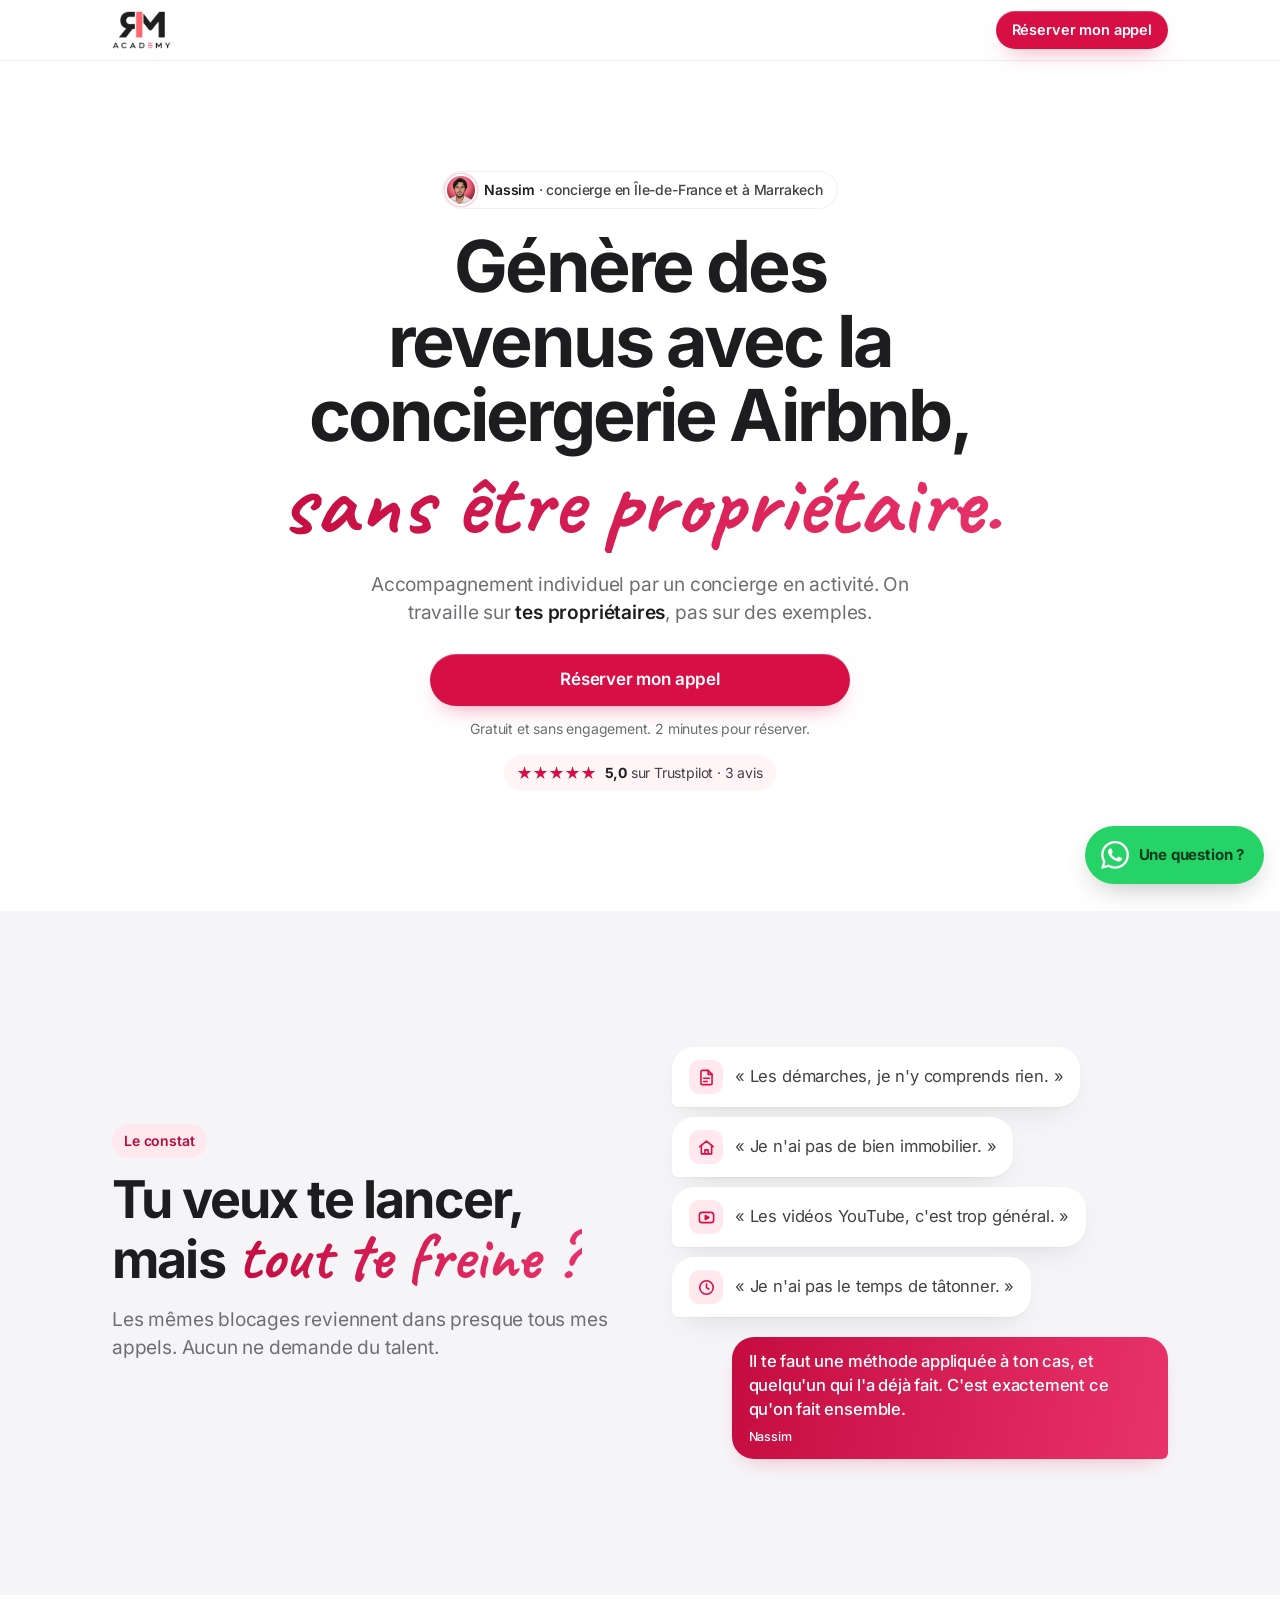
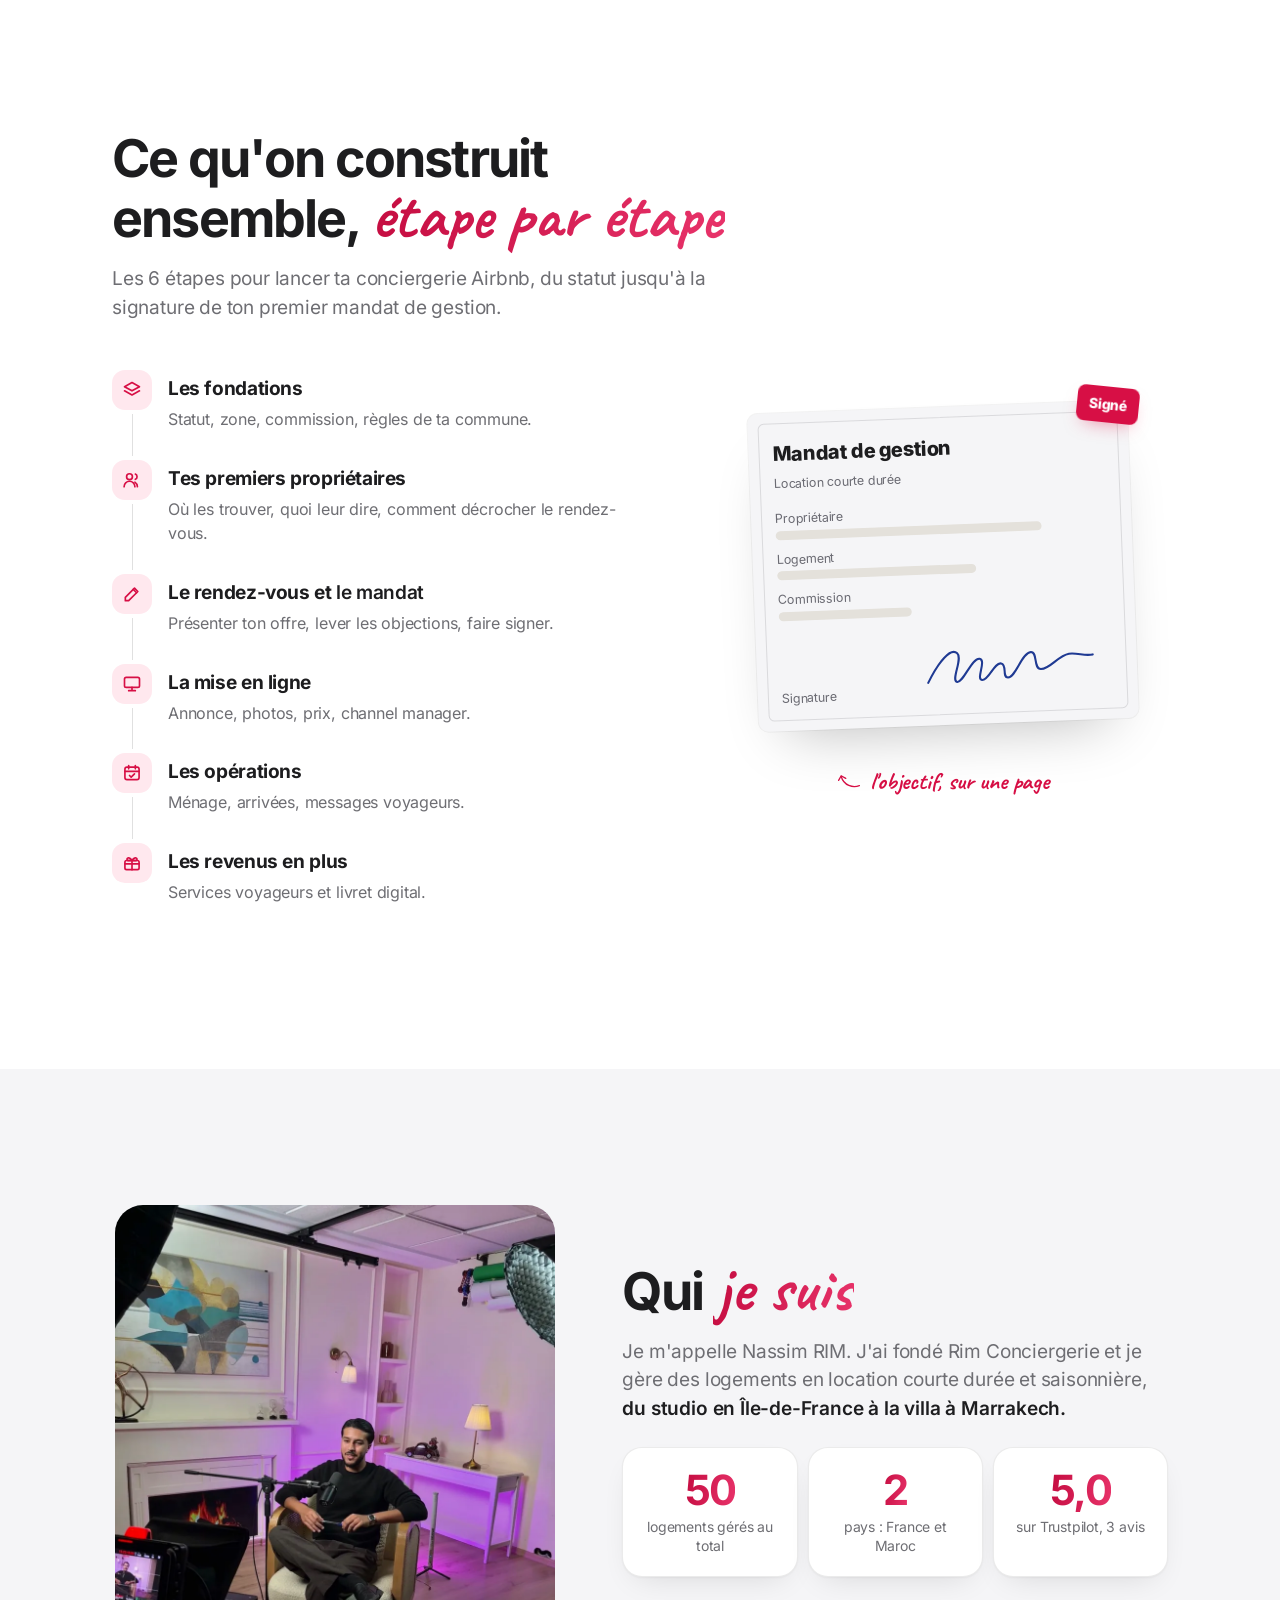
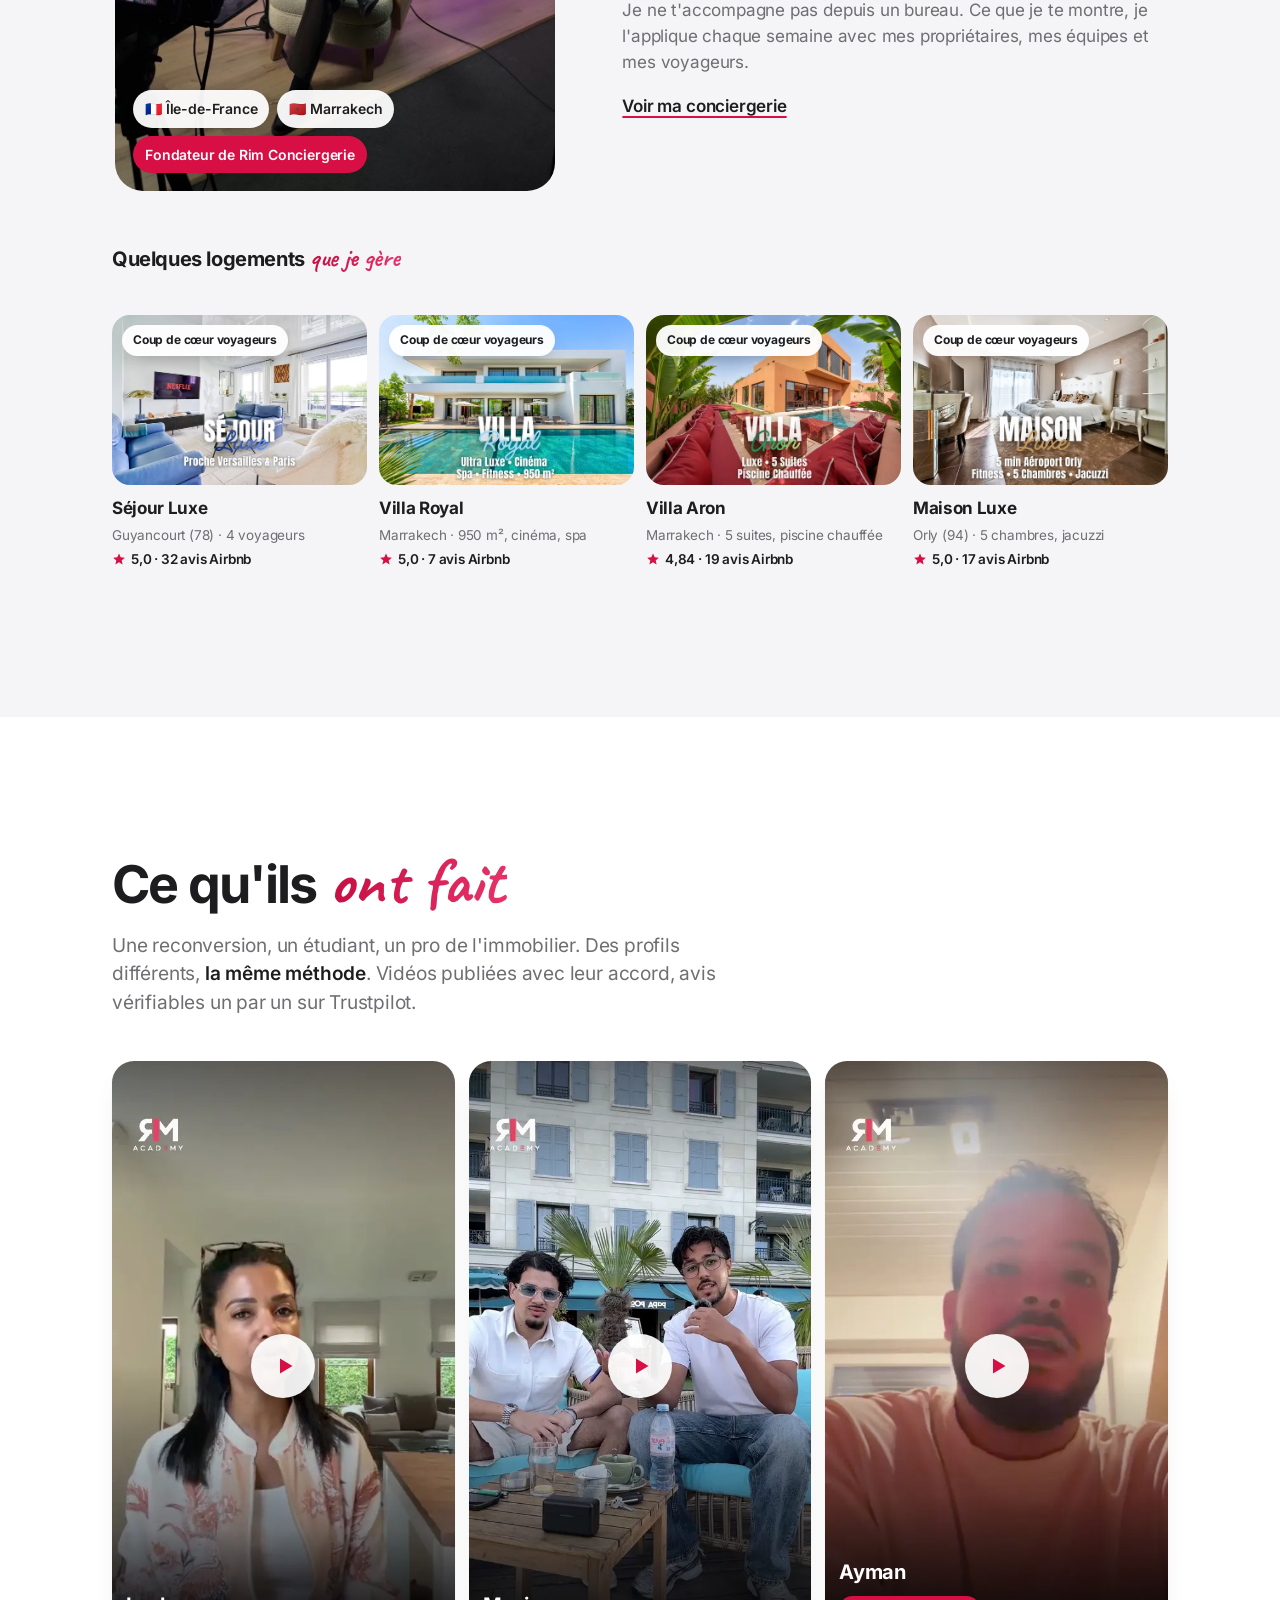
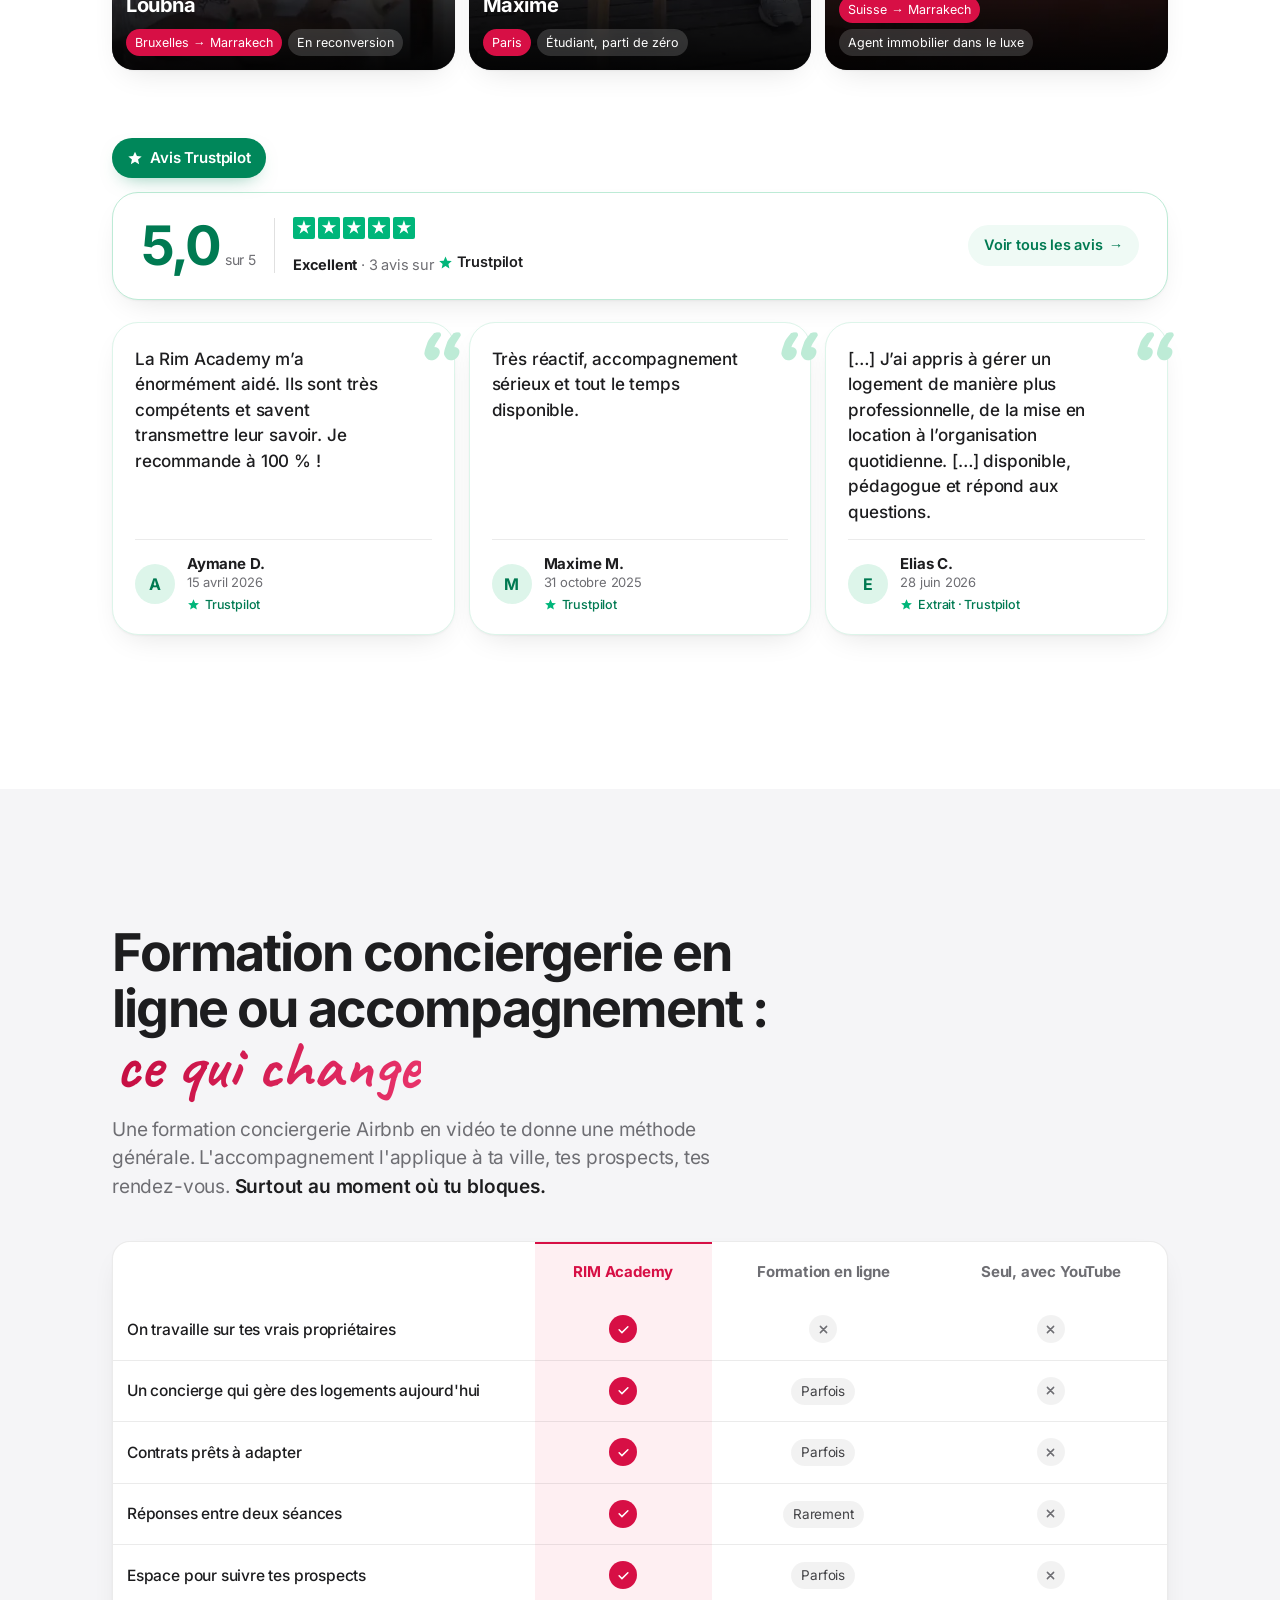
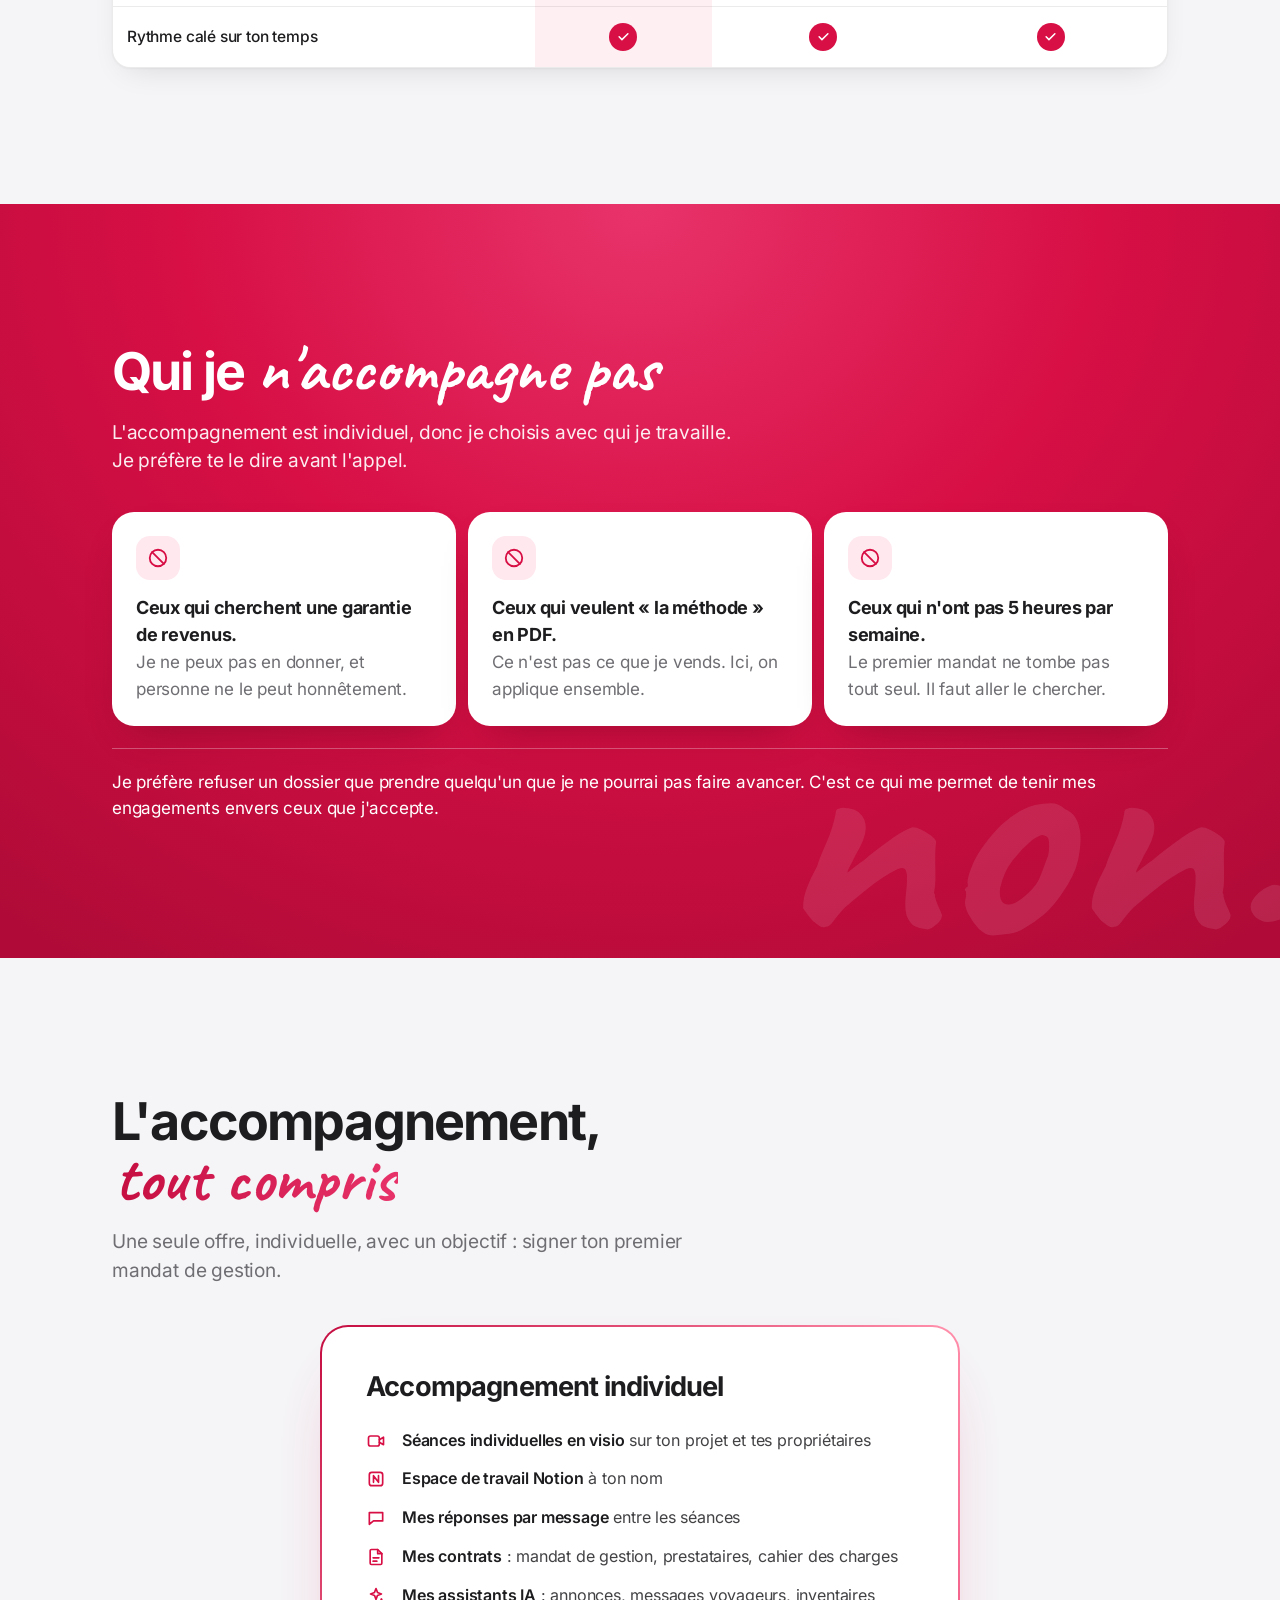
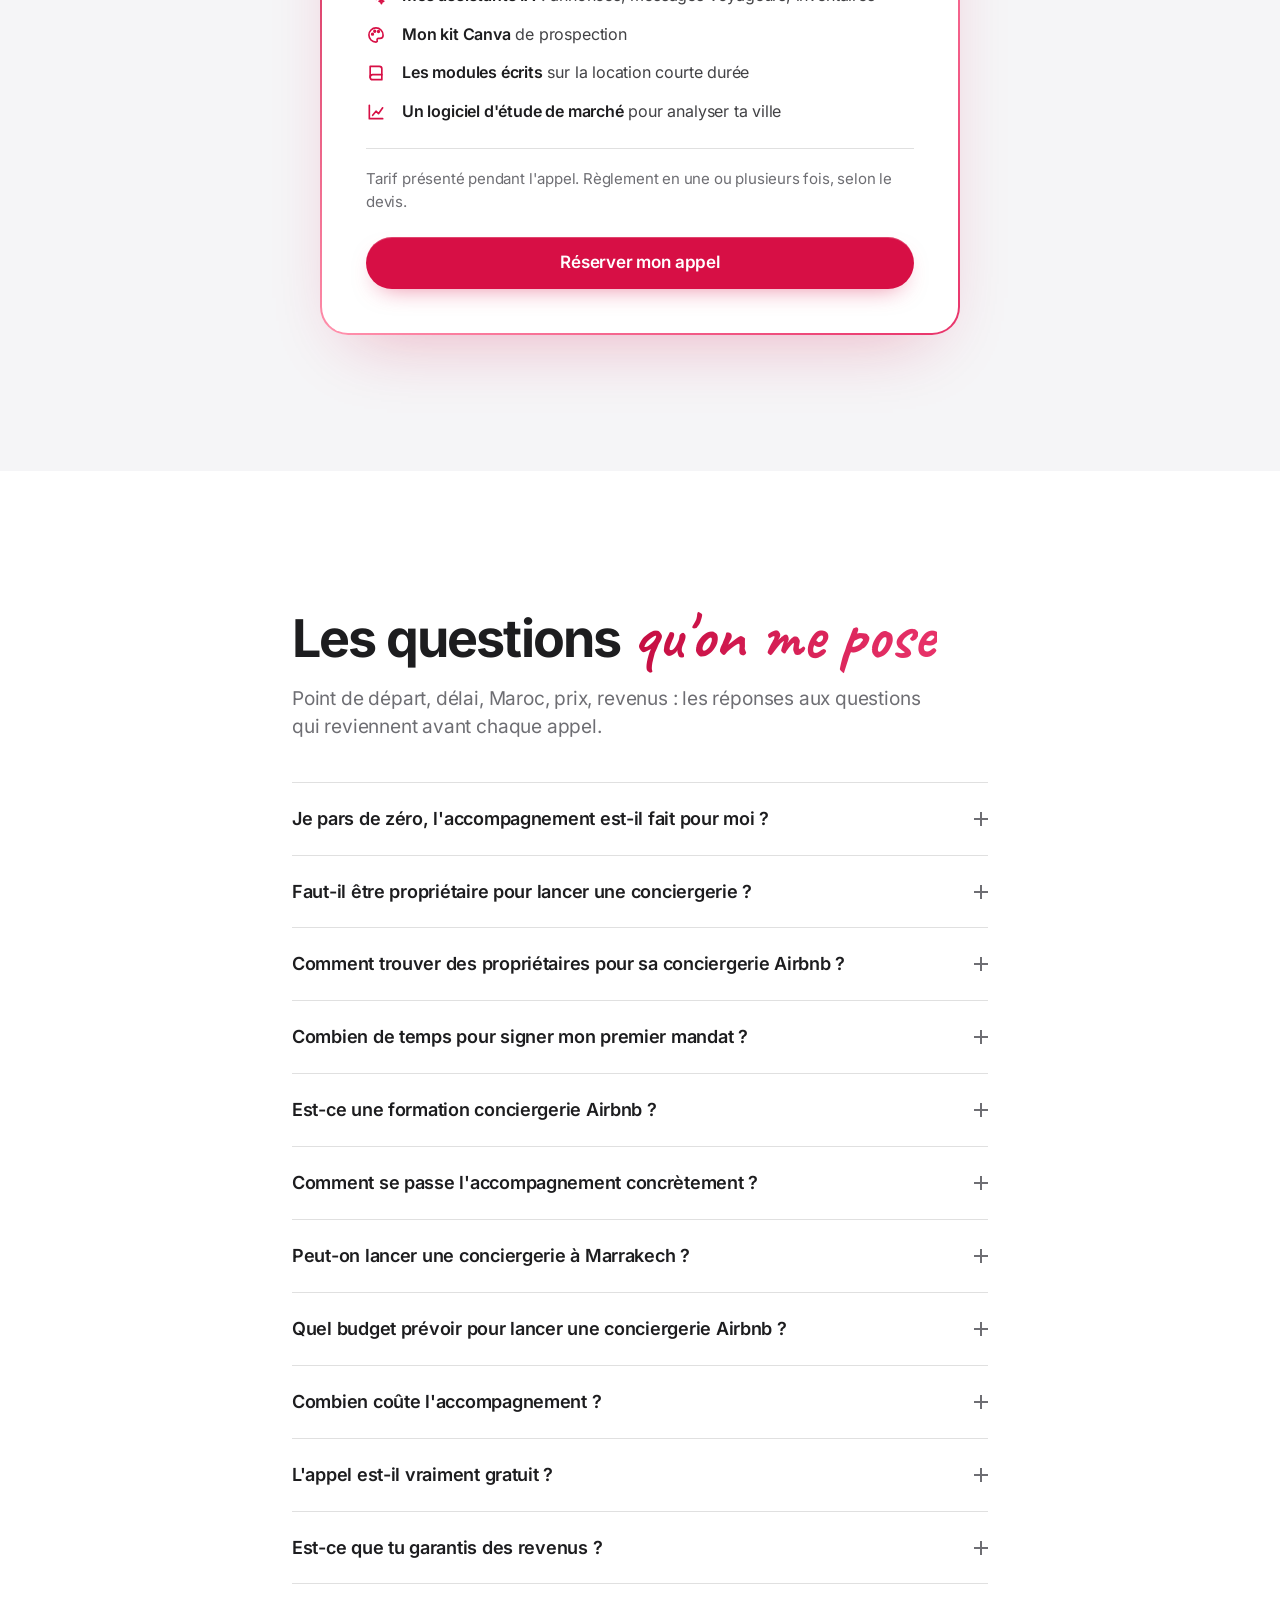
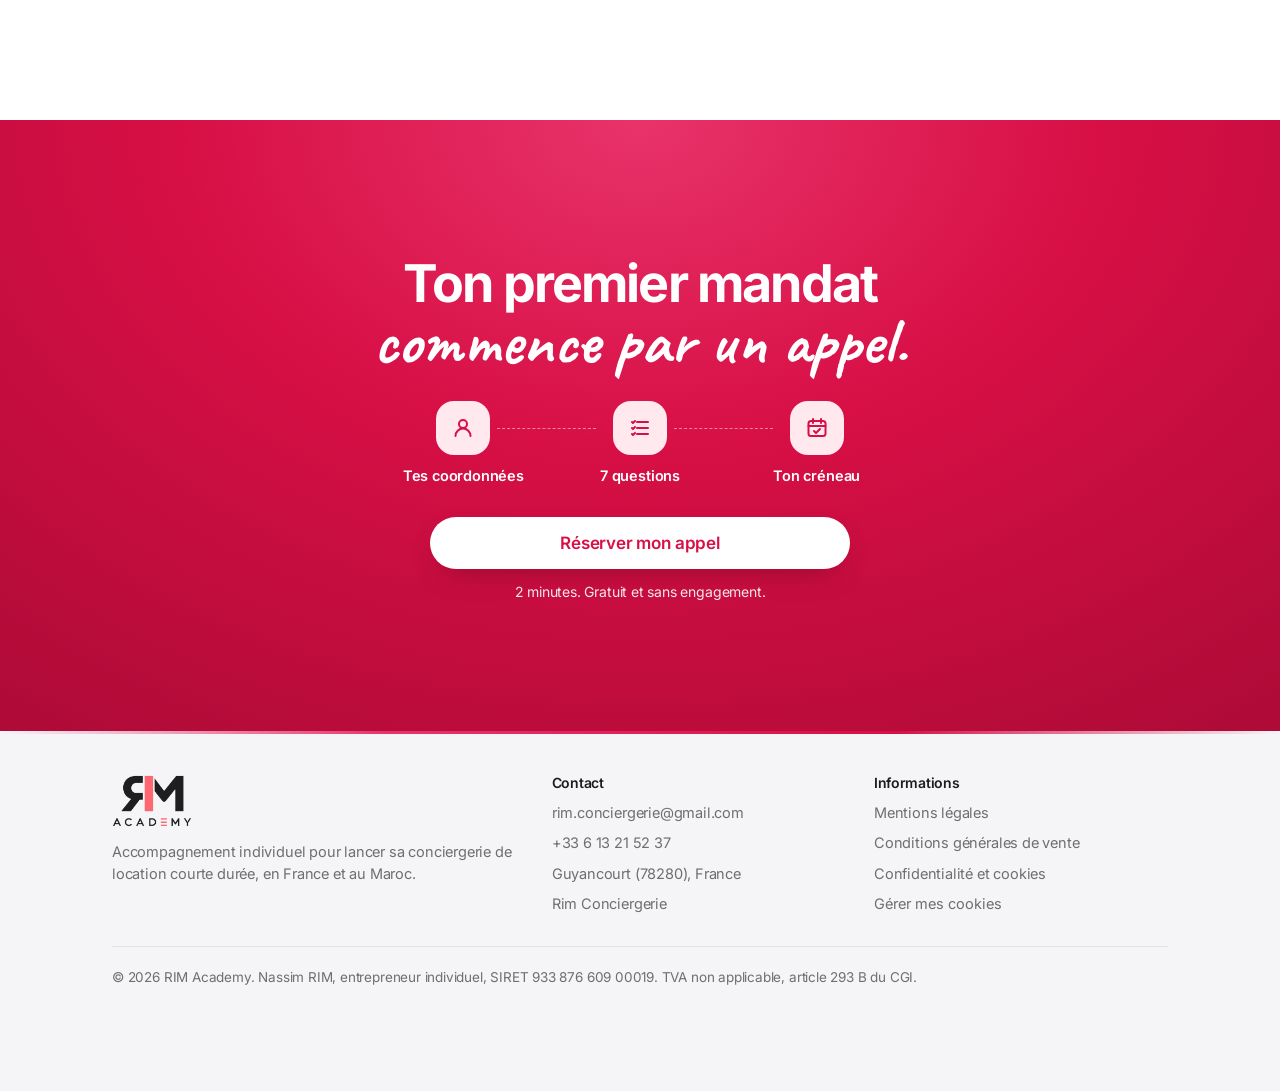
==== commit a1db73b7: "Avis Trustpilot en vert + haut de page épuré" ====
--- a/index.html
+++ b/index.html
@@ -60,12 +60,6 @@
         <small>Gratuit et sans engagement. 2 minutes pour réserver.</small>
         <a class="proof" href="https://fr.trustpilot.com/review/rim-academy.fr" target="_blank" rel="noopener"><span class="pstars"><i aria-hidden="true"></i><i aria-hidden="true"></i><i aria-hidden="true"></i><i aria-hidden="true"></i><i aria-hidden="true"></i></span><span><b>5,0</b> sur Trustpilot · 3 avis</span></a>
       </div>
-      <ul class="facts" aria-label="En bref">
-        <li><svg viewBox="0 0 24 24" fill="none" stroke="currentColor" stroke-width="2" stroke-linecap="round" stroke-linejoin="round" aria-hidden="true"><path d="M3.5 11L12 4l8.5 7"/><path d="M5.5 9.5V20h13V9.5"/><path d="M10 20v-5h4v5"/></svg><span><b>50</b> logements gérés</span></li>
-        <li><svg viewBox="0 0 24 24" fill="none" stroke="currentColor" stroke-width="2" stroke-linecap="round" stroke-linejoin="round" aria-hidden="true"><circle cx="8" cy="15" r="4"/><path d="M11 12l9-9M17 6l2.5 2.5M14.5 8.5L17 11"/></svg><span>Sans bien immobilier</span></li>
-        <li><svg viewBox="0 0 24 24" fill="none" stroke="currentColor" stroke-width="2" stroke-linecap="round" stroke-linejoin="round" aria-hidden="true"><path d="M14 3H6.5A1.5 1.5 0 0 0 5 4.5v15A1.5 1.5 0 0 0 6.5 21h11a1.5 1.5 0 0 0 1.5-1.5V8z"/><path d="M14 3v5h5M8.5 13h7M8.5 17h4.5"/></svg><span>Contrats fournis</span></li>
-        <li><svg viewBox="0 0 24 24" fill="none" stroke="currentColor" stroke-width="2" stroke-linecap="round" stroke-linejoin="round" aria-hidden="true"><rect x="4" y="4" width="16" height="16" rx="3"/><path d="M9 16V8l6 8V8"/></svg><span>Espace Notion</span></li>
-      </ul>
     </div>
 
   </div>
@@ -188,26 +182,27 @@
         <figcaption>Aymane : Suisse → Marrakech, Agent immobilier dans le luxe</figcaption>
       </figure>
     </div>
-    <div class="tp-head">
-      <span class="tp-brand"><svg viewBox="0 0 24 24" fill="currentColor" aria-hidden="true"><path d="M12 2.5l2.9 6.6 7.1.6-5.4 4.7 1.6 7-6.2-3.7-6.2 3.7 1.6-7L2 9.7l7.1-.6z"/></svg> Trustpilot</span>
-      <span class="tp-score"><span class="tp-stars" aria-hidden="true"><i></i><i></i><i></i><i></i><i></i></span> <b>Excellent</b> · 5,0 sur 5 · 3 avis</span>
-      <a class="text-link" href="https://fr.trustpilot.com/review/rim-academy.fr" target="_blank" rel="noopener">Voir tous les avis</a>
-    </div>
-    <div class="reviews">
-      <a class="review" href="https://fr.trustpilot.com/reviews/6a4194959b2ef44e66c2e8ec" target="_blank" rel="noopener">
-        <span class="tp-brand" style="font-size:14px"><svg viewBox="0 0 24 24" fill="currentColor" aria-hidden="true" style="width:18px;height:18px;color:#00B67A"><path d="M12 2.5l2.9 6.6 7.1.6-5.4 4.7 1.6 7-6.2-3.7-6.2 3.7 1.6-7L2 9.7l7.1-.6z"/></svg> Trustpilot</span>
-        <blockquote>« La Rim Academy m’a énormément aidé. Ils sont très compétents et savent transmettre leur savoir. Je recommande à 100 % ! »</blockquote>
-        <footer><span><b>Aymane D.</b>, 15 avril 2026</span><span class="src">Publié sur Trustpilot</span></footer>
+    <p class="rv-pill"><svg viewBox="0 0 24 24" fill="currentColor" aria-hidden="true"><path d="M12 2.5l2.9 6.6 7.1.6-5.4 4.7 1.6 7-6.2-3.7-6.2 3.7 1.6-7L2 9.7l7.1-.6z"/></svg>Avis Trustpilot</p>
+    <div class="rv-score">
+      <div class="rv-big"><b>5,0</b><span>sur 5</span></div>
+      <div class="rv-meta">
+        <span class="rv-stars rv-stars-lg" role="img" aria-label="5 étoiles sur 5"><i></i><i></i><i></i><i></i><i></i></span>
+        <p><b>Excellent</b> · 3 avis sur <span class="rv-tp"><svg viewBox="0 0 24 24" fill="currentColor" aria-hidden="true"><path d="M12 2.5l2.9 6.6 7.1.6-5.4 4.7 1.6 7-6.2-3.7-6.2 3.7 1.6-7L2 9.7l7.1-.6z"/></svg>Trustpilot</span></p>
+      </div>
+      <a class="rv-all" href="https://fr.trustpilot.com/review/rim-academy.fr" target="_blank" rel="noopener">Voir tous les avis</a>
+    </div>
+    <div class="rv-track">
+      <a class="rv" href="https://fr.trustpilot.com/reviews/6a4194959b2ef44e66c2e8ec" target="_blank" rel="noopener">
+        <blockquote>La Rim Academy m’a énormément aidé. Ils sont très compétents et savent transmettre leur savoir. Je recommande à 100 % !</blockquote>
+        <footer><span class="rv-av" aria-hidden="true">A</span><span class="rv-who"><b>Aymane D.</b><span>15 avril 2026</span></span><span class="rv-src"><svg viewBox="0 0 24 24" fill="currentColor" aria-hidden="true"><path d="M12 2.5l2.9 6.6 7.1.6-5.4 4.7 1.6 7-6.2-3.7-6.2 3.7 1.6-7L2 9.7l7.1-.6z"/></svg>Trustpilot</span></footer>
       </a>
-      <a class="review" href="https://fr.trustpilot.com/reviews/6a417df40d054c72d2f53379" target="_blank" rel="noopener">
-        <span class="tp-brand" style="font-size:14px"><svg viewBox="0 0 24 24" fill="currentColor" aria-hidden="true" style="width:18px;height:18px;color:#00B67A"><path d="M12 2.5l2.9 6.6 7.1.6-5.4 4.7 1.6 7-6.2-3.7-6.2 3.7 1.6-7L2 9.7l7.1-.6z"/></svg> Trustpilot</span>
-        <blockquote>« […] J’ai appris à gérer un logement de manière plus professionnelle, de la mise en location à l’organisation quotidienne. […] disponible, pédagogue et répond aux questions. »</blockquote>
-        <footer><span><b>Elias C.</b>, 28 juin 2026</span><span class="src">Extrait, avis complet sur Trustpilot</span></footer>
+      <a class="rv" href="https://fr.trustpilot.com/reviews/6a41793683b663a814b5569f" target="_blank" rel="noopener">
+        <blockquote>Très réactif, accompagnement sérieux et tout le temps disponible.</blockquote>
+        <footer><span class="rv-av" aria-hidden="true">M</span><span class="rv-who"><b>Maxime M.</b><span>31 octobre 2025</span></span><span class="rv-src"><svg viewBox="0 0 24 24" fill="currentColor" aria-hidden="true"><path d="M12 2.5l2.9 6.6 7.1.6-5.4 4.7 1.6 7-6.2-3.7-6.2 3.7 1.6-7L2 9.7l7.1-.6z"/></svg>Trustpilot</span></footer>
       </a>
-      <a class="review" href="https://fr.trustpilot.com/reviews/6a41793683b663a814b5569f" target="_blank" rel="noopener">
-        <span class="tp-brand" style="font-size:14px"><svg viewBox="0 0 24 24" fill="currentColor" aria-hidden="true" style="width:18px;height:18px;color:#00B67A"><path d="M12 2.5l2.9 6.6 7.1.6-5.4 4.7 1.6 7-6.2-3.7-6.2 3.7 1.6-7L2 9.7l7.1-.6z"/></svg> Trustpilot</span>
-        <blockquote>« Très réactif, accompagnement sérieux et tout le temps disponible. »</blockquote>
-        <footer><span><b>Maxime M.</b>, 31 octobre 2025</span><span class="src">Publié sur Trustpilot</span></footer>
+      <a class="rv" href="https://fr.trustpilot.com/reviews/6a417df40d054c72d2f53379" target="_blank" rel="noopener">
+        <blockquote>[…] J’ai appris à gérer un logement de manière plus professionnelle, de la mise en location à l’organisation quotidienne. […] disponible, pédagogue et répond aux questions.</blockquote>
+        <footer><span class="rv-av" aria-hidden="true">E</span><span class="rv-who"><b>Elias C.</b><span>28 juin 2026</span></span><span class="rv-src"><svg viewBox="0 0 24 24" fill="currentColor" aria-hidden="true"><path d="M12 2.5l2.9 6.6 7.1.6-5.4 4.7 1.6 7-6.2-3.7-6.2 3.7 1.6-7L2 9.7l7.1-.6z"/></svg>Extrait · Trustpilot</span></footer>
       </a>
     </div>
   </div>
--- a/assets/css/site.css
+++ b/assets/css/site.css
@@ -1239,3 +1239,70 @@
 .chip-face b{font-weight:600;color:var(--text)}
 @media (max-width:440px){.chip-face{font-size:12.5px;letter-spacing:-.015em;white-space:nowrap;max-width:100%}.chip-face img{width:24px;height:24px}}
 @media (max-width:370px){.chip-face{white-space:normal;text-align:left}}
+
+/* =========================================================
+   V10 — Avis Trustpilot : score en grand + cartes défilantes
+   ========================================================= */
+.rv-score{display:grid;grid-template-columns:auto 1fr;align-items:center;gap:6px 18px;margin-top:56px;padding:22px 22px;border-radius:26px;background:#fff;border:1px solid var(--line);box-shadow:var(--shadow)}
+.rv-big{display:flex;align-items:baseline;gap:6px;padding-right:18px;border-right:1px solid var(--line-2)}
+.rv-big b{font-family:var(--f-display);font-weight:700;font-size:clamp(2.6rem,11vw,3.4rem);line-height:1;letter-spacing:-.05em;
+  color:#D70F45;background:var(--grad-text);-webkit-background-clip:text;background-clip:text;-webkit-text-fill-color:transparent}
+.rv-big span{font-size:14px;color:var(--muted)}
+.rv-meta p{margin:6px 0 0;font-size:14.5px;color:var(--muted);line-height:1.4}
+.rv-meta b{color:var(--text)}
+.rv-tp{display:inline-flex;align-items:center;gap:4px;font-weight:600;color:var(--text);white-space:nowrap}
+.rv-tp svg{width:15px;height:15px;color:#00B67A}
+.rv-all{grid-column:1 / -1;justify-self:start;margin-top:10px;display:inline-flex;align-items:center;gap:6px;padding:9px 16px;border-radius:999px;background:var(--pink-50);color:var(--rausch);font-weight:600;font-size:14.5px;text-decoration:none;transition:background .2s}
+.rv-all::after{content:"→"}
+.rv-all:hover{background:var(--pink-100)}
+
+.rv-stars{display:inline-flex;gap:3px}
+.rv-stars i{width:16px;height:16px;border-radius:3px;background:var(--rausch);position:relative}
+.rv-stars i::before{content:"";position:absolute;inset:2.5px;background:#fff;clip-path:polygon(50% 0,61% 35%,98% 35%,68% 57%,79% 91%,50% 70%,21% 91%,32% 57%,2% 35%,39% 35%)}
+.rv-stars-lg i{width:22px;height:22px;border-radius:4px}
+.rv-stars-lg i::before{inset:3.5px}
+
+.rv-track{display:grid;grid-auto-flow:column;grid-auto-columns:84%;gap:14px;margin:16px calc(var(--pad) * -1) 0;padding:6px var(--pad) 18px;
+  overflow-x:auto;scroll-snap-type:x mandatory;scroll-padding-inline:var(--pad);scrollbar-width:none}
+.rv-track::-webkit-scrollbar{display:none}
+.rv{position:relative;display:flex;flex-direction:column;gap:14px;scroll-snap-align:start;padding:24px 22px 20px;border-radius:26px;
+  background:#fff;border:1px solid var(--line);box-shadow:var(--shadow);text-decoration:none;color:inherit;transition:transform .25s var(--ease),box-shadow .25s var(--ease)}
+.rv::before{content:"“";position:absolute;right:18px;top:-6px;font-family:var(--f-accent);font-size:110px;line-height:1;color:var(--pink-200);pointer-events:none}
+.rv:hover{transform:translateY(-3px);box-shadow:0 2px 4px rgba(0,0,0,.04),0 24px 48px -20px rgba(215,15,69,.25)}
+.rv blockquote{margin:0;flex:1;font-size:17px;line-height:1.5;color:var(--text);font-weight:500;letter-spacing:-.01em}
+.rv footer{display:grid;grid-template-columns:auto 1fr;align-items:center;gap:4px 12px;padding-top:14px;border-top:1px solid var(--line)}
+.rv-av{grid-row:span 2;width:40px;height:40px;border-radius:50%;display:grid;place-items:center;background:var(--pink-100);color:var(--rausch);font-weight:700;font-size:16px}
+.rv-who{display:grid;line-height:1.3}
+.rv-who b{font-size:15px;color:var(--text)}
+.rv-who span{font-size:13px;color:var(--muted)}
+.rv-src{display:inline-flex;align-items:center;gap:5px;font-size:12.5px;color:var(--muted)}
+.rv-src svg{width:13px;height:13px;color:#00B67A}
+@media (min-width:720px){
+  .rv-score{grid-template-columns:auto 1fr auto;padding:24px 28px}
+  .rv-all{grid-column:auto;margin-top:0;justify-self:end}
+  .rv-track{grid-auto-columns:46%}
+}
+@media (min-width:980px){
+  .rv-track{grid-auto-flow:row;grid-template-columns:repeat(3,1fr);margin-inline:0;padding-inline:0;overflow:visible}
+}
+#testimonials .rv{background:#fff}
+
+/* =========================================================
+   V11 — Avis : codes couleur Trustpilot (vert), sans répétition
+   ========================================================= */
+:root{--tp:#00B67A;--tp-ink:#007A52;--tp-50:#EFFAF5;--tp-100:#DDF5EA;--tp-200:#BDEBD6}
+.rv-pill{display:inline-flex;align-items:center;gap:7px;margin:56px 0 0;padding:8px 15px;border-radius:999px;background:var(--tp);color:#fff;font-weight:600;font-size:15px;letter-spacing:-.01em;box-shadow:0 8px 20px -10px rgba(0,182,122,.6)}
+.rv-pill svg{width:16px;height:16px}
+.rv-score{margin-top:14px;border-color:var(--tp-200)}
+.rv-big b{color:var(--tp-ink);background:none;-webkit-text-fill-color:var(--tp-ink)}
+.rv-stars i{background:var(--tp);border-radius:2px}
+.rv-tp svg,.rv-src svg{color:var(--tp)}
+.rv-all{background:var(--tp-50);color:var(--tp-ink)}
+.rv-all:hover{background:var(--tp-100)}
+.rv{border-color:var(--tp-100)}
+.rv::before{color:var(--tp-200)}
+.rv:hover{box-shadow:0 2px 4px rgba(0,0,0,.04),0 24px 48px -20px rgba(0,182,122,.3)}
+.rv blockquote{padding-right:42px}
+.rv-av{background:var(--tp-100);color:var(--tp-ink)}
+.rv-src{color:var(--tp-ink);font-weight:500}
+.rv-pill{background:#00875A;box-shadow:0 8px 20px -10px rgba(0,135,90,.55)}
